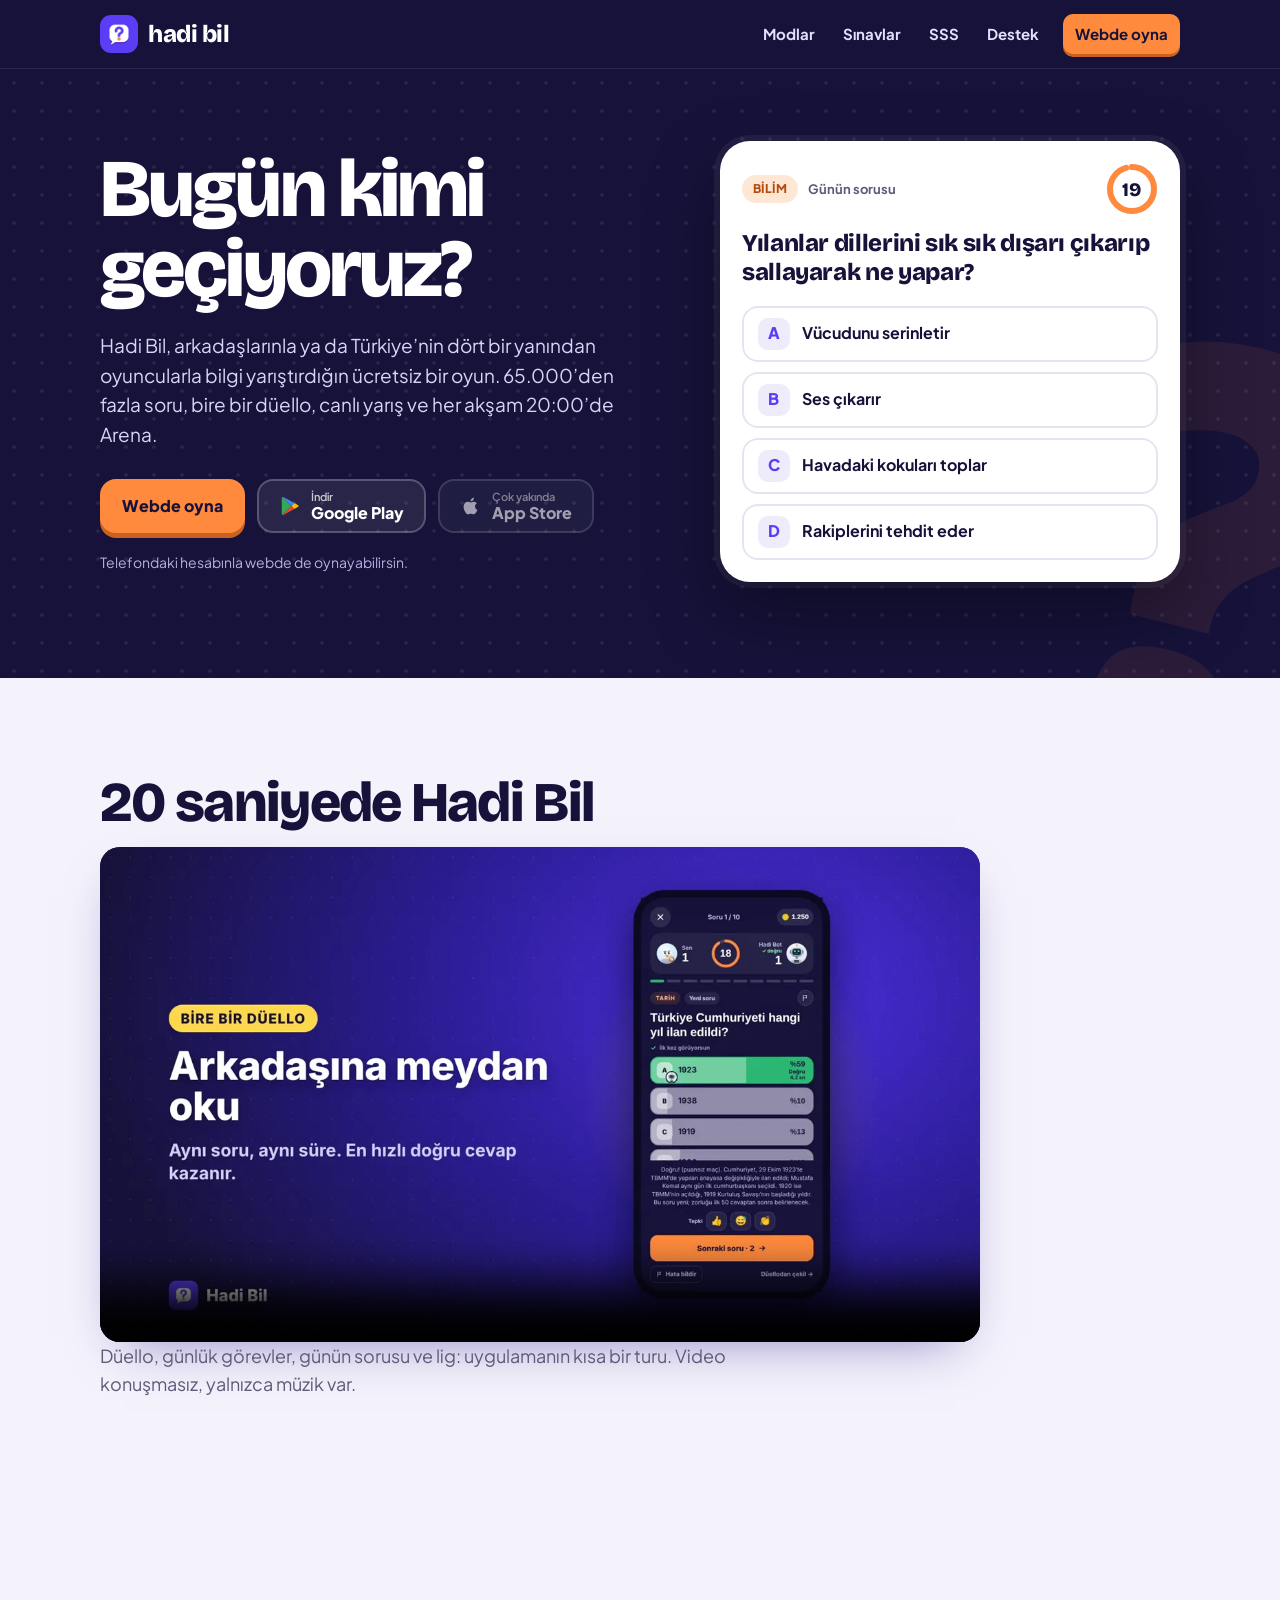
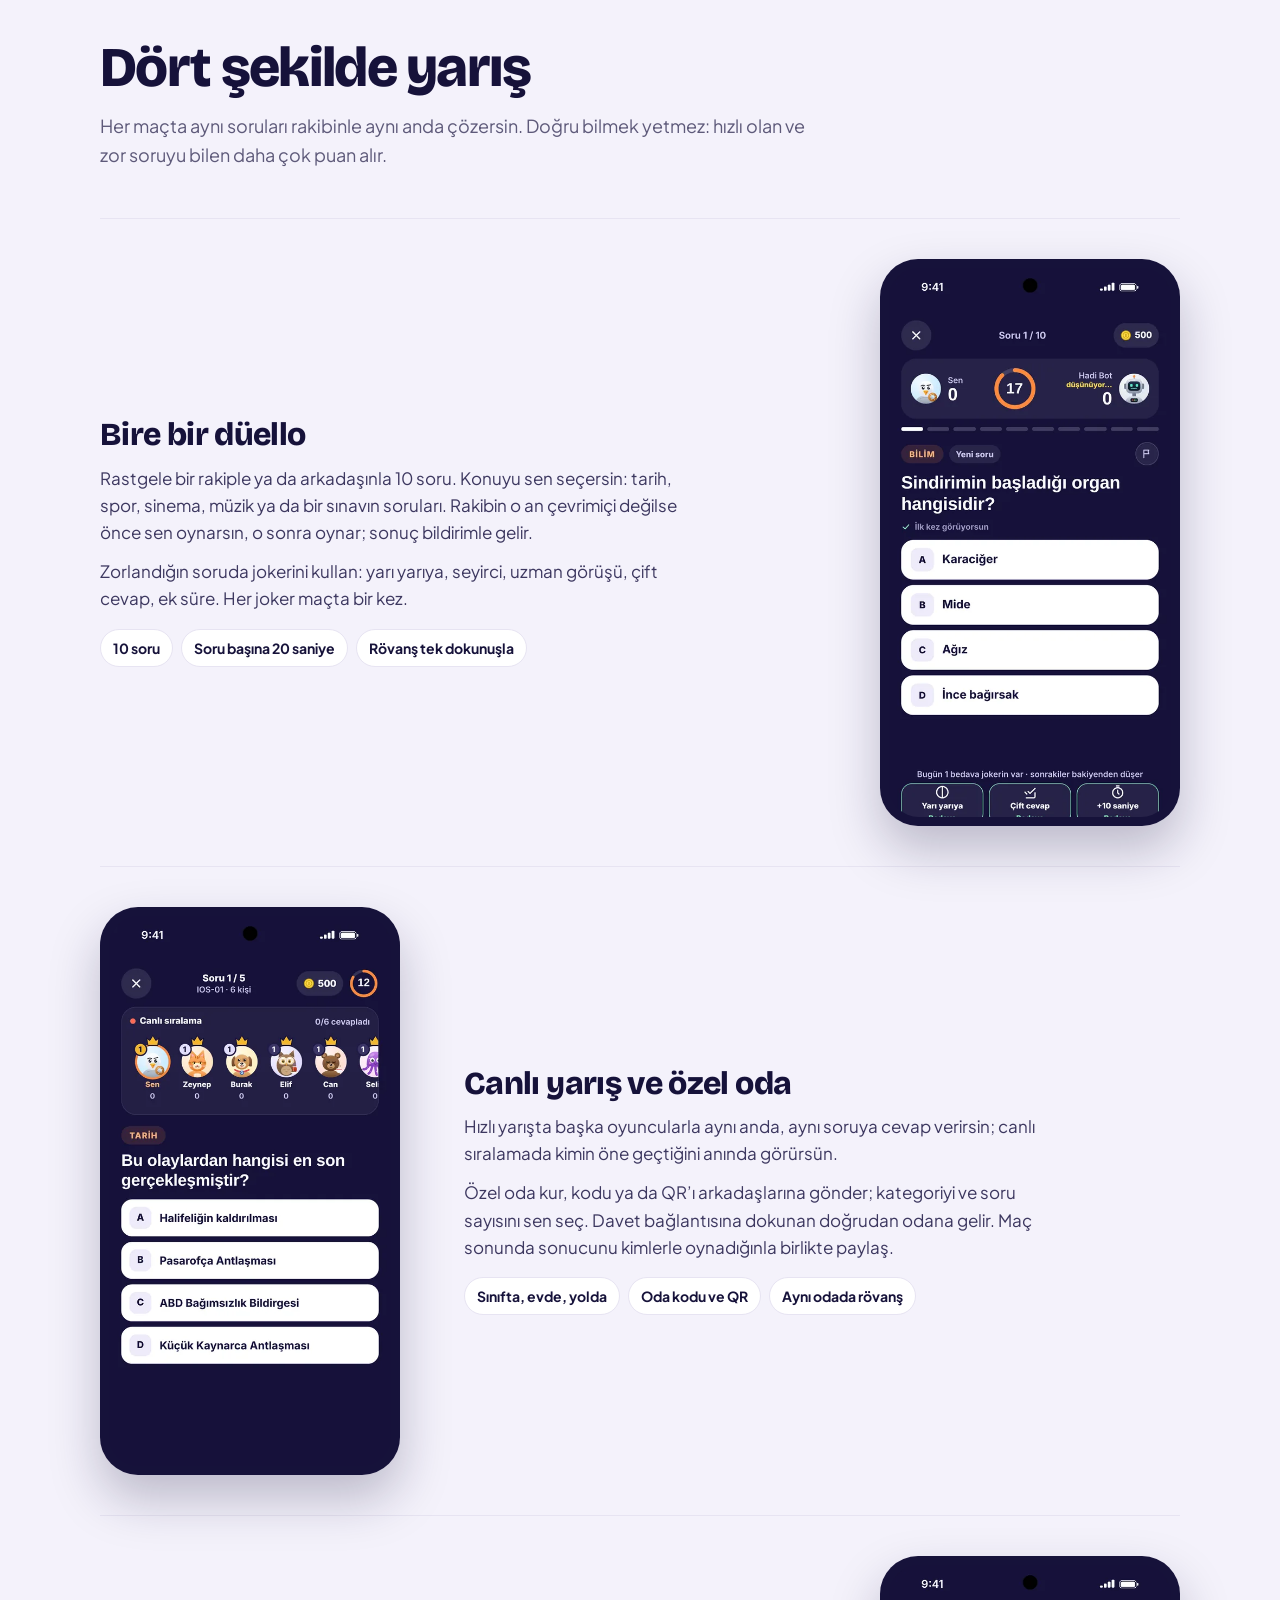
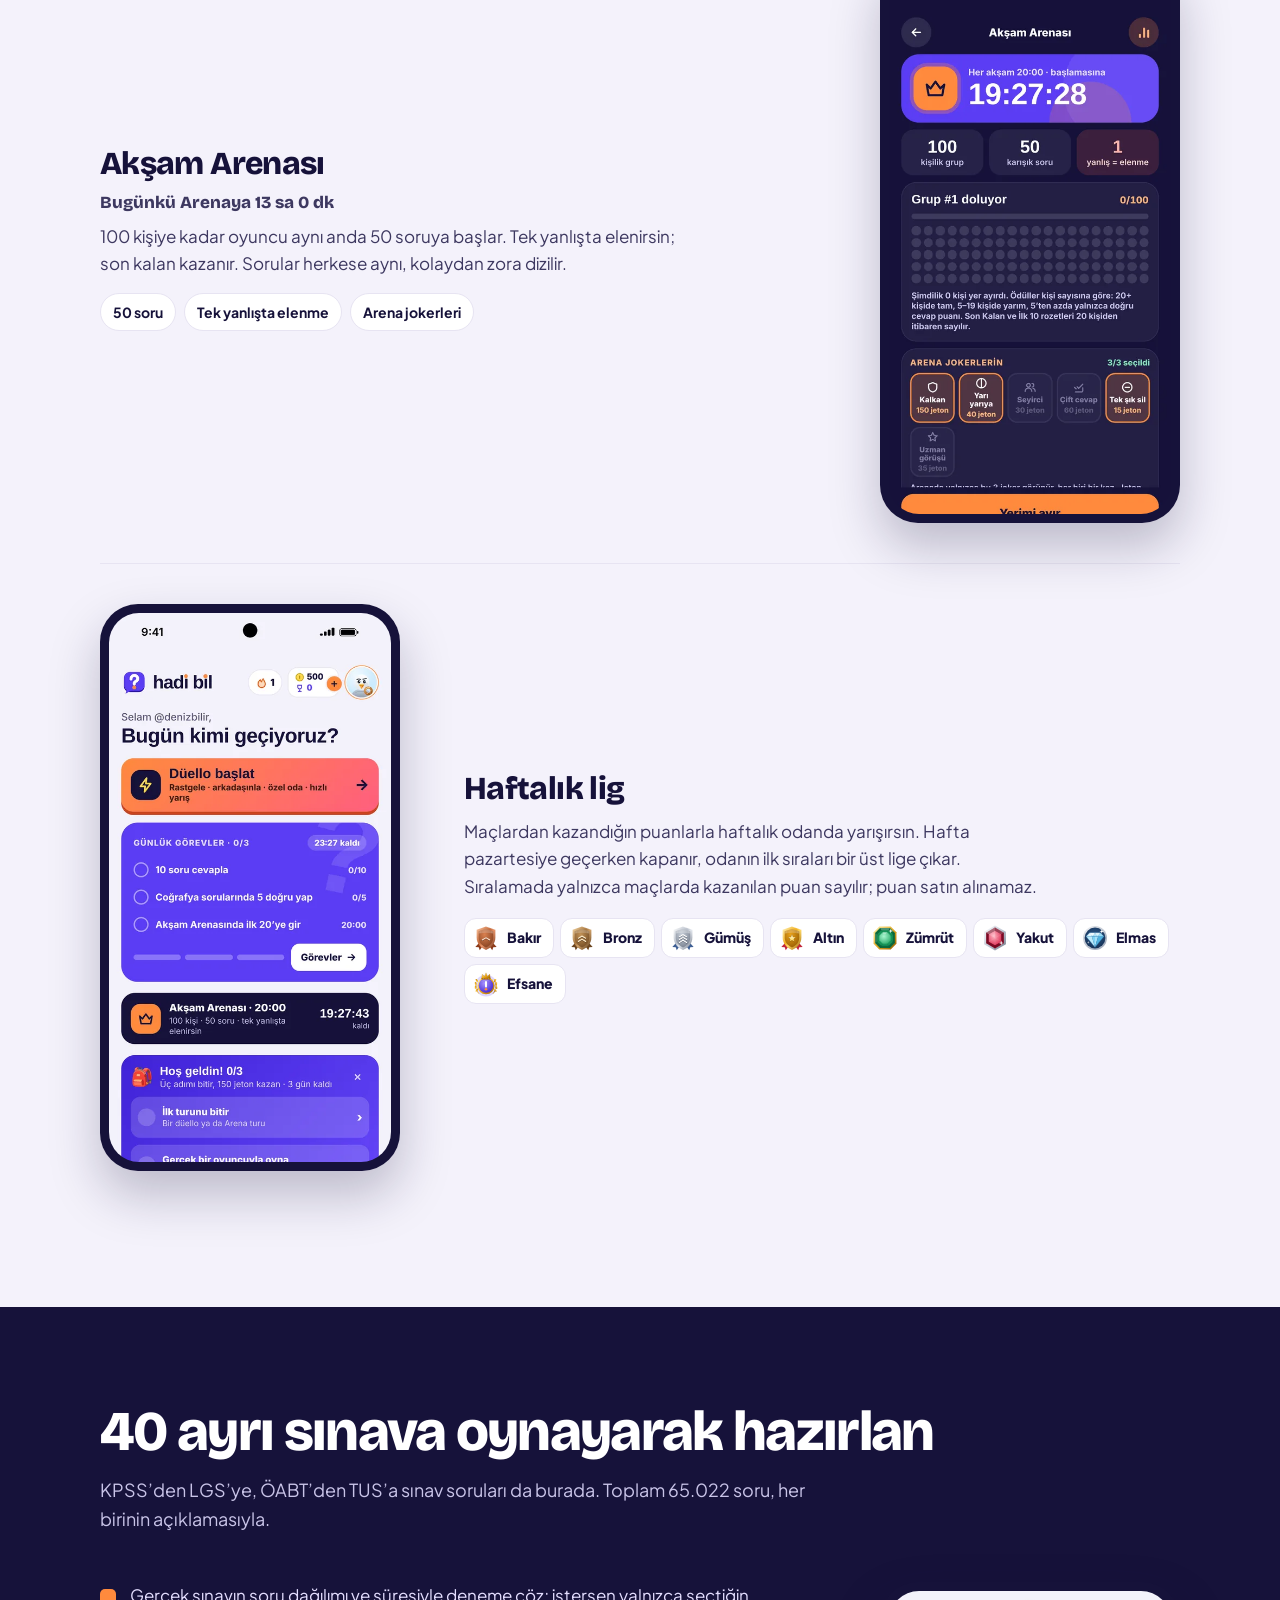
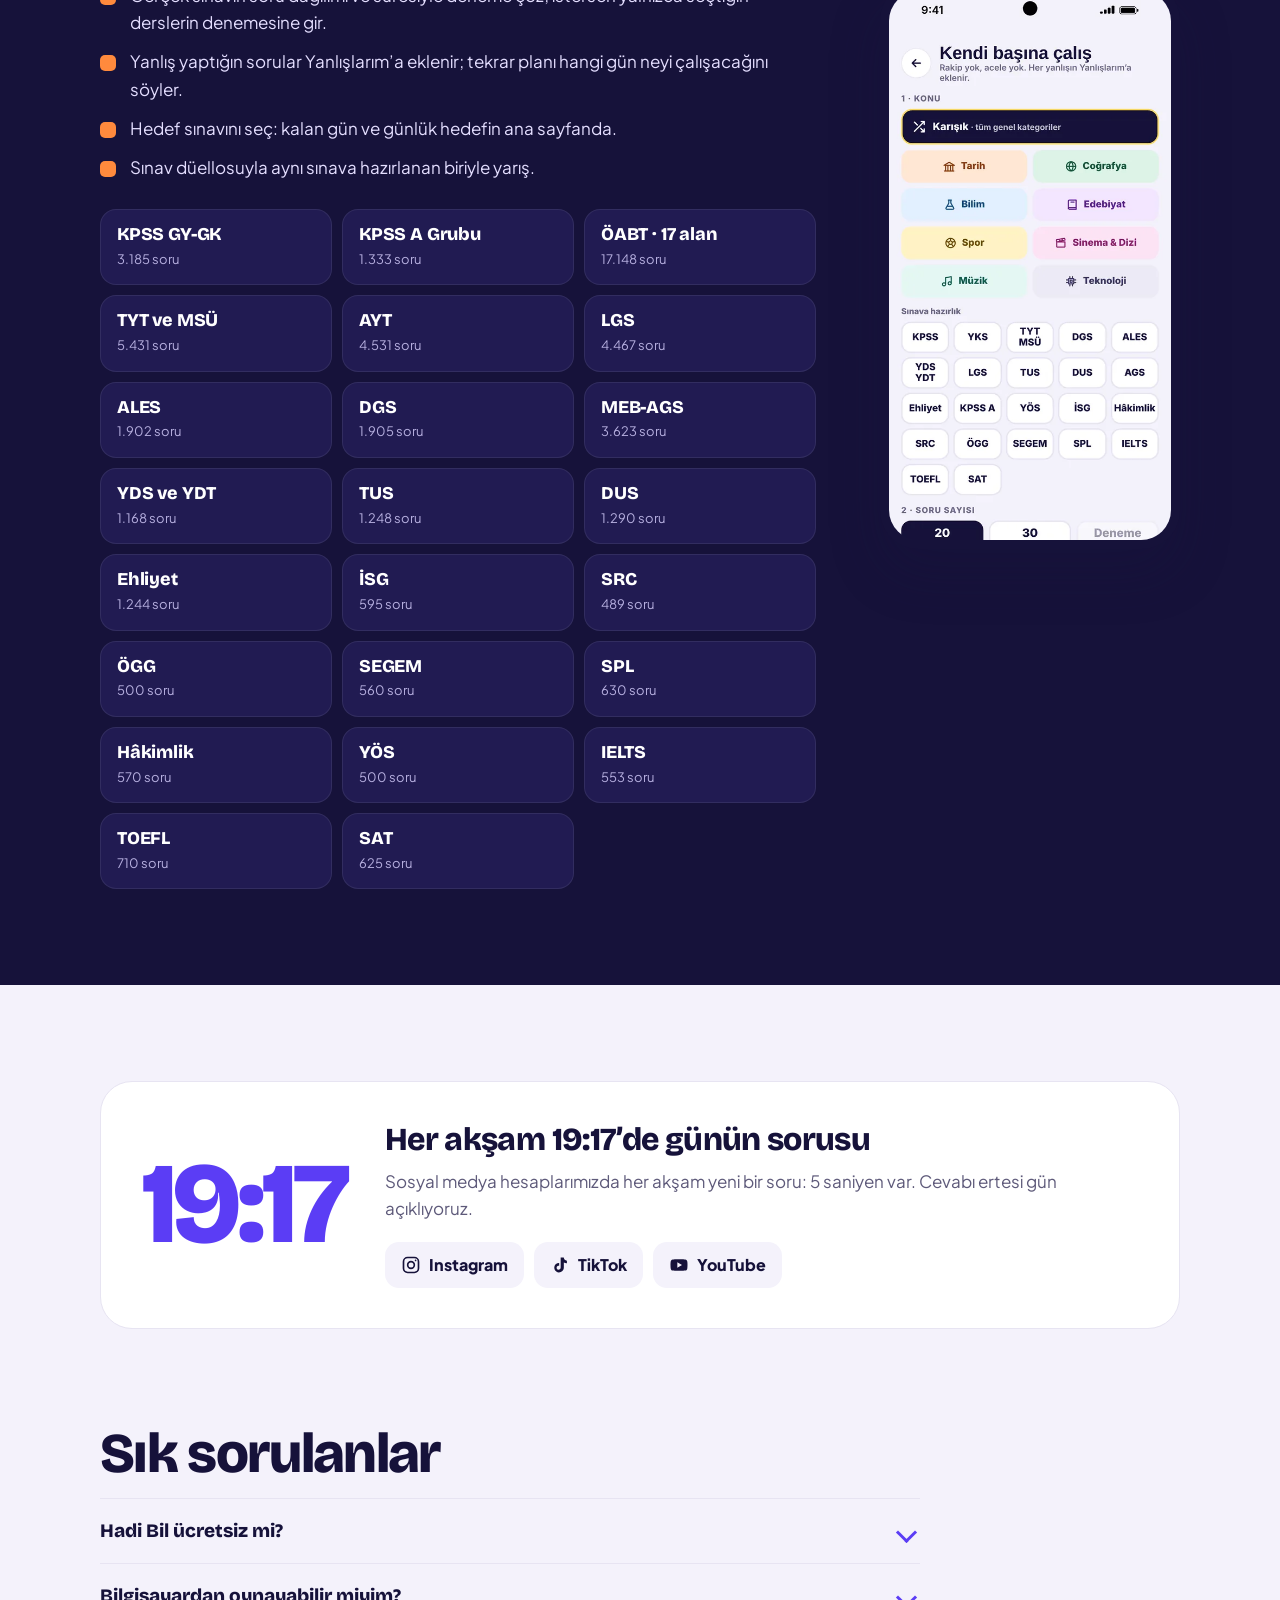
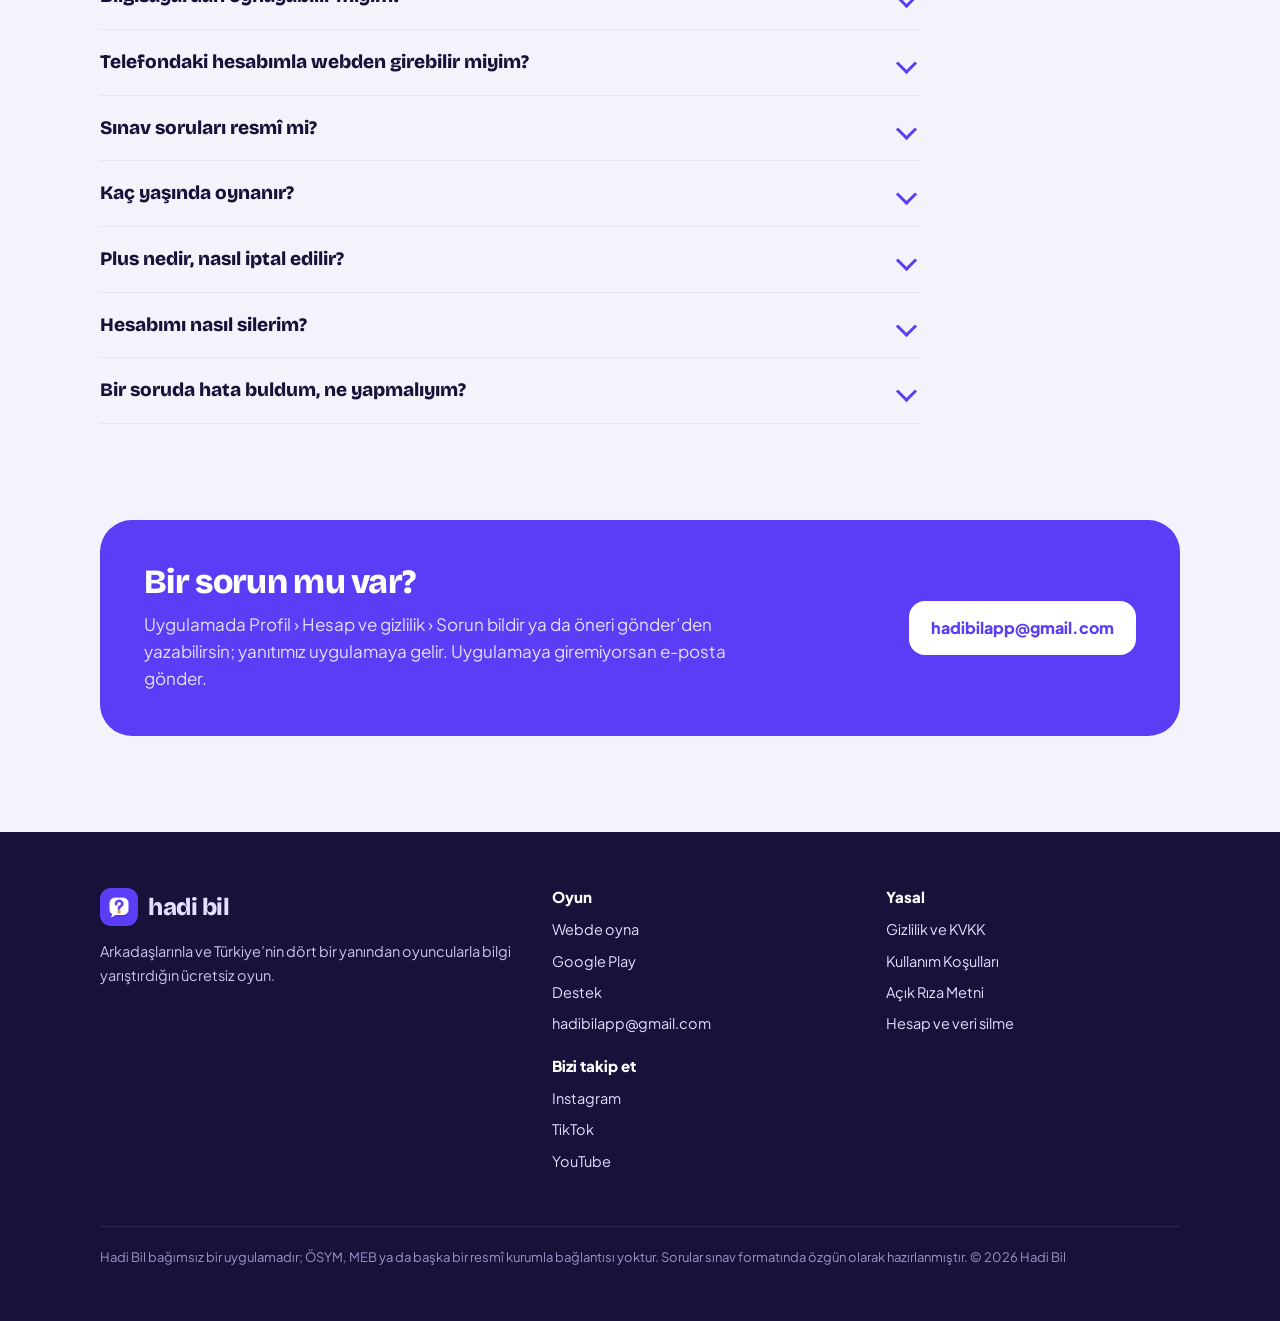
==== index.html @ c5b936a6 "Ana sayfa: lig amblemleri uygulamadakiyle aynı Co-Authored-By: Claude Opus 5.5 <noreply@anthropic.co" ====
<!doctype html>
<html lang="tr"><head><meta charset="utf-8"><meta name="viewport" content="width=device-width, initial-scale=1">
<title>Hadi Bil · Bilgi yarışması: düello, canlı yarış, Arena ve sınav soruları</title>
<meta name="description" content="Arkadaşlarınla ya da Türkiye’nin dört bir yanından oyuncularla bilgi yarıştır. 65.000’den fazla soru, bire bir düello, canlı yarış, her akşam Arena ve KPSS, YKS, LGS, ÖABT dahil 40 sınavın soruları. Ücretsiz; webde de oyna.">
<link rel="canonical" href="https://hadibilapp.com.tr/">
<meta name="theme-color" content="#16123A">
<link rel="icon" type="image/png" sizes="192x192" href="ikon-192.png"><link rel="apple-touch-icon" href="ikon-180.png">
<meta property="og:type" content="website"><meta property="og:locale" content="tr_TR"><meta property="og:site_name" content="Hadi Bil">
<meta property="og:title" content="Hadi Bil · Bugün kimi geçiyoruz?"><meta property="og:description" content="Arkadaşlarınla ya da Türkiye’nin dört bir yanından oyuncularla bilgi yarıştır. 65.000’den fazla soru, bire bir düello, canlı yarış, her akşam Arena ve KPSS, YKS, LGS, ÖABT dahil 40 sınavın soruları. Ücretsiz; webde de oyna.">
<meta property="og:url" content="https://hadibilapp.com.tr/"><meta property="og:image" content="https://hadibilapp.com.tr/og.png"><meta property="og:image:width" content="1200"><meta property="og:image:height" content="630">
<meta name="twitter:card" content="summary_large_image"><meta name="twitter:image" content="https://hadibilapp.com.tr/og.png">

<link rel="stylesheet" href="yazi/yazi.css">
<link rel="stylesheet" href="site.css">

<meta name="google-adsense-account" content="ca-pub-7811641573139270">
</head><body>
<a class="atla" href="#icerik">İçeriğe geç</a>
<header class="ust"><div class="sar">
<a class="marka" href="./"><img src="ikon-192.png" alt="" width="38" height="38">hadi bil</a>
<nav aria-label="Site"><a href="/#modlar">Modlar</a><a href="/#sinavlar">Sınavlar</a><a href="/#sss">SSS</a><a href="/#destek">Destek</a><a class="oyna" href="oyna/">Webde oyna</a></nav>
</div></header>
<main id="icerik">
<section class="kah" aria-labelledby="kah-bas">
<div class="sar">
<div>
<h1 id="kah-bas">Bugün kimi geçiyoruz?</h1>
<p class="giris">Hadi Bil, arkadaşlarınla ya da Türkiye’nin dört bir yanından oyuncularla bilgi yarıştırdığın ücretsiz bir oyun. 65.000’den fazla soru, bire bir düello, canlı yarış ve her akşam 20:00’de Arena.</p>
<div class="dugmeler">
<a class="dug dug-ana" href="oyna/">Webde oyna</a>
<a class="dug dug-koyu" id="k-play" href="https://play.google.com/store/apps/details?id=app.hadibil"><svg width="22" height="22" viewBox="0 0 24 24" aria-hidden="true"><path fill="#34A853" d="M3.6 2.3 13.4 12l-9.8 9.7c-.4-.2-.6-.6-.6-1.1V3.4c0-.5.2-.9.6-1.1z"/><path fill="#FBBC04" d="m16.7 8.7-3.3 3.3 3.3 3.3 3.8-2.1c1.1-.6 1.1-1.8 0-2.4z"/><path fill="#4285F4" d="M3.6 2.3c.3-.2.8-.2 1.2 0l11.9 6.4-3.3 3.3z"/><path fill="#EA4335" d="M13.4 12l3.3 3.3-11.9 6.4c-.4.2-.9.2-1.2 0z"/></svg><span class="iki"><small>İndir</small>Google Play</span></a>
<a class="dug dug-koyu" id="k-ios" href="#" aria-disabled="true"><svg width="22" height="22" viewBox="0 0 24 24" fill="#fff" aria-hidden="true"><path d="M16.4 12.6c0-2.3 1.9-3.4 2-3.5-1.1-1.6-2.8-1.8-3.4-1.8-1.4-.1-2.8.9-3.5.9-.7 0-1.8-.8-3-.8-1.6 0-3 .9-3.8 2.3-1.6 2.8-.4 6.9 1.2 9.1.8 1.1 1.7 2.3 2.9 2.3 1.2 0 1.6-.7 3-.7s1.8.7 3 .7c1.3 0 2.1-1.1 2.8-2.2.9-1.3 1.3-2.5 1.3-2.6-.1 0-2.5-.9-2.5-3.7zM14.2 5.8c.6-.8 1.1-1.8 1-2.8-.9 0-2 .6-2.7 1.4-.6.7-1.1 1.7-1 2.7 1 .1 2-.5 2.7-1.3z"/></svg><span class="iki"><small>Çok yakında</small>App Store</span></a>
</div>
<p class="not">Telefondaki hesabınla webde de oynayabilirsin.</p>
</div>
<div class="soru" id="soru" aria-live="polite">
<div class="soru-ust"><span class="kat" id="s-kat">TARİH</span><span class="ad">Günün sorusu</span>
<div class="halka" aria-hidden="true"><svg width="52" height="52" viewBox="0 0 52 52"><circle cx="26" cy="26" r="22" fill="none" stroke="#EEEBFA" stroke-width="6"/><circle id="s-halka" cx="26" cy="26" r="22" fill="none" stroke="#FF8A3D" stroke-width="6" stroke-linecap="round" stroke-dasharray="138.2" stroke-dashoffset="0"/></svg><b id="s-sure">20</b></div></div>
<h2 id="s-metin">Kartacalı hangi komutan filleriyle birlikte Alpler’i aşarak İtalya’ya girmiştir?</h2>
<div class="siklar" id="s-siklar"><button class="sik" type="button"><i>A</i><span>Hannibal</span></button><button class="sik" type="button"><i>B</i><span>Hamilkar</span></button><button class="sik" type="button"><i>C</i><span>Scipio</span></button><button class="sik" type="button"><i>D</i><span>Spartaküs</span></button></div>
<div class="sonuc" id="s-sonuc"><p id="s-not"></p><div class="alt"><button class="dug dug-acik" type="button" id="s-yeni">Bir soru daha</button><a class="dug dug-ana" href="oyna/">Webde rakip bul</a></div></div>
<noscript><p class="not">Soruyu cevaplamak için JavaScript’i aç ya da <a href="oyna/">webde oyna</a>.</p></noscript>
</div>
</div>
</section>

<section class="bol tanitim" aria-labelledby="tanitim-bas"><div class="sar">
<h2 class="bas" id="tanitim-bas">20 saniyede Hadi Bil</h2>
<video controls playsinline preload="none" poster="tanitim.webp" width="1280" height="720" aria-describedby="tanitim-ac">
<source src="tanitim.mp4" type="video/mp4">
<a href="tanitim.mp4">Tanıtım videosunu indir</a>
</video>
<p class="ac" id="tanitim-ac">Düello, günlük görevler, günün sorusu ve lig: uygulamanın kısa bir turu. Video konuşmasız, yalnızca müzik var.</p>
</div></section>

<section class="bol" id="modlar" aria-labelledby="modlar-bas"><div class="sar">
<h2 class="bas" id="modlar-bas">Dört şekilde yarış</h2>
<p class="ac">Her maçta aynı soruları rakibinle aynı anda çözersin. Doğru bilmek yetmez: hızlı olan ve zor soruyu bilen daha çok puan alır.</p>

<article class="mod">
<div><h3>Bire bir düello</h3>
<p>Rastgele bir rakiple ya da arkadaşınla 10 soru. Konuyu sen seçersin: tarih, spor, sinema, müzik ya da bir sınavın soruları. Rakibin o an çevrimiçi değilse önce sen oynarsın, o sonra oynar; sonuç bildirimle gelir.</p>
<p>Zorlandığın soruda jokerini kullan: yarı yarıya, seyirci, uzman görüşü, çift cevap, ek süre. Her joker maçta bir kez.</p>
<ul class="etiketler"><li>10 soru</li><li>Soru başına 20 saniye</li><li>Rövanş tek dokunuşla</li></ul></div>
<div class="tel"><img src="ekran-3.webp" alt="Düello ekranında bir soru: iki oyuncunun puanı ve geri sayım" width="520" height="1013" loading="lazy" decoding="async"></div>
</article>

<article class="mod">
<div><h3>Canlı yarış ve özel oda</h3>
<p>Hızlı yarışta başka oyuncularla aynı anda, aynı soruya cevap verirsin; canlı sıralamada kimin öne geçtiğini anında görürsün.</p>
<p>Özel oda kur, kodu ya da QR’ı arkadaşlarına gönder; kategoriyi ve soru sayısını sen seç. Davet bağlantısına dokunan doğrudan odana gelir. Maç sonunda sonucunu kimlerle oynadığınla birlikte paylaş.</p>
<ul class="etiketler"><li>Sınıfta, evde, yolda</li><li>Oda kodu ve QR</li><li>Aynı odada rövanş</li></ul></div>
<div class="tel"><img src="ekran-4.webp" alt="Canlı yarış: oyuncuların sıralaması ve soru" width="520" height="1013" loading="lazy" decoding="async"></div>
</article>

<article class="mod">
<div><h3>Akşam Arenası</h3>
<p class="geri" id="arena-geri">Her akşam 20:00’de</p>
<p>100 kişiye kadar oyuncu aynı anda 50 soruya başlar. Tek yanlışta elenirsin; son kalan kazanır. Sorular herkese aynı, kolaydan zora dizilir.</p>
<ul class="etiketler"><li>50 soru</li><li>Tek yanlışta elenme</li><li>Arena jokerleri</li></ul></div>
<div class="tel"><img src="ekran-5.webp" alt="Akşam Arenası ekranı: geri sayım ve dolan grup" width="520" height="1013" loading="lazy" decoding="async"></div>
</article>

<article class="mod">
<div><h3>Haftalık lig</h3>
<p>Maçlardan kazandığın puanlarla haftalık odanda yarışırsın. Hafta pazartesiye geçerken kapanır, odanın ilk sıraları bir üst lige çıkar. Sıralamada yalnızca maçlarda kazanılan puan sayılır; puan satın alınamaz.</p>
<ol class="lig" aria-label="Ligler, en alttan en üste"><li><svg viewBox="0 0 100 100" width="100%" height="100%" aria-hidden="true" class="amb"><defs><linearGradient id="am-bakir-rim" x1="0" y1="0" x2="1" y2="1"><stop offset="0" stop-color="#FFC9A3"></stop><stop offset="0.42" stop-color="#C46A3C"></stop><stop offset="0.55" stop-color="#E8956A"></stop><stop offset="1" stop-color="#6E3218"></stop></linearGradient><radialGradient id="am-bakir-face" cx="0.4" cy="0.3" r="0.85"><stop offset="0" stop-color="#D9804F"></stop><stop offset="1" stop-color="#7A3A1C"></stop></radialGradient><clipPath id="am-bakir-clip"><path d="M50 6 L86 18 V48 C86 72 70 87 50 96 C30 87 14 72 14 48 V18 Z"></path></clipPath></defs><path d="M22 70 L9 85 L22 86 L26 97 L38 80 Z" fill="#8C3B1A"></path><path d="M78 70 L91 85 L78 86 L74 97 L62 80 Z" fill="#8C3B1A"></path><path d="M50 6 L86 18 V48 C86 72 70 87 50 96 C30 87 14 72 14 48 V18 Z" fill="url(#am-bakir-rim)"></path><path d="M50 15 L78 24.5 V48 C78 67 66 79 50 86.5 C34 79 22 67 22 48 V24.5 Z" fill="url(#am-bakir-face)"></path><path d="M36 58.2 L50 50.2 L64 58.2" stroke="#4A1E0C" stroke-width="6" fill="none" stroke-linecap="round" stroke-linejoin="round"></path><path d="M36 57 L50 49 L64 57" stroke="#FFD9BF" stroke-width="5" fill="none" stroke-linecap="round" stroke-linejoin="round"></path><circle cx="27" cy="27" r="1.8" fill="#FFC9A3"></circle><circle cx="73" cy="27" r="1.8" fill="#FFC9A3"></circle><path d="M22 24.5 L50 15 L78 24.5 V34 Q50 26 22 34 Z" fill="#FFFFFF" opacity="0.2"></path><path d="M50 6 L86 18" stroke="#FFFFFF" stroke-opacity="0.55" stroke-width="1.4" fill="none"></path></svg>Bakır</li><li><svg viewBox="0 0 100 100" width="100%" height="100%" aria-hidden="true" class="amb"><defs><linearGradient id="am-bronz-rim" x1="0" y1="0" x2="1" y2="1"><stop offset="0" stop-color="#F5D9A8"></stop><stop offset="0.42" stop-color="#A9773F"></stop><stop offset="0.55" stop-color="#CFA068"></stop><stop offset="1" stop-color="#553617"></stop></linearGradient><radialGradient id="am-bronz-face" cx="0.4" cy="0.3" r="0.85"><stop offset="0" stop-color="#C29256"></stop><stop offset="1" stop-color="#6B4520"></stop></radialGradient><clipPath id="am-bronz-clip"><path d="M50 6 L86 18 V48 C86 72 70 87 50 96 C30 87 14 72 14 48 V18 Z"></path></clipPath></defs><path d="M22 70 L9 85 L22 86 L26 97 L38 80 Z" fill="#6B4520"></path><path d="M78 70 L91 85 L78 86 L74 97 L62 80 Z" fill="#6B4520"></path><path d="M50 6 L86 18 V48 C86 72 70 87 50 96 C30 87 14 72 14 48 V18 Z" fill="url(#am-bronz-rim)"></path><path d="M50 15 L78 24.5 V48 C78 67 66 79 50 86.5 C34 79 22 67 22 48 V24.5 Z" fill="url(#am-bronz-face)"></path><path d="M36 52.2 L50 44.2 L64 52.2 M36 64.2 L50 56.2 L64 64.2" stroke="#3E260E" stroke-width="6" fill="none" stroke-linecap="round" stroke-linejoin="round"></path><path d="M36 51 L50 43 L64 51 M36 63 L50 55 L64 63" stroke="#FFE9C4" stroke-width="5" fill="none" stroke-linecap="round" stroke-linejoin="round"></path><circle cx="27" cy="27" r="1.8" fill="#F5D9A8"></circle><circle cx="73" cy="27" r="1.8" fill="#F5D9A8"></circle><path d="M22 24.5 L50 15 L78 24.5 V34 Q50 26 22 34 Z" fill="#FFFFFF" opacity="0.2"></path><path d="M50 6 L86 18" stroke="#FFFFFF" stroke-opacity="0.55" stroke-width="1.4" fill="none"></path></svg>Bronz</li><li><svg viewBox="0 0 100 100" width="100%" height="100%" aria-hidden="true" class="amb"><defs><linearGradient id="am-gumus-rim" x1="0" y1="0" x2="1" y2="1"><stop offset="0" stop-color="#FFFFFF"></stop><stop offset="0.42" stop-color="#B8BFCA"></stop><stop offset="0.55" stop-color="#E3E7EE"></stop><stop offset="1" stop-color="#6E7684"></stop></linearGradient><radialGradient id="am-gumus-face" cx="0.4" cy="0.3" r="0.85"><stop offset="0" stop-color="#C9D0DA"></stop><stop offset="1" stop-color="#6E7786"></stop></radialGradient><clipPath id="am-gumus-clip"><path d="M50 6 L86 18 V48 C86 72 70 87 50 96 C30 87 14 72 14 48 V18 Z"></path></clipPath></defs><path d="M22 70 L9 85 L22 86 L26 97 L38 80 Z" fill="#3E5F94"></path><path d="M78 70 L91 85 L78 86 L74 97 L62 80 Z" fill="#3E5F94"></path><path d="M50 6 L86 18 V48 C86 72 70 87 50 96 C30 87 14 72 14 48 V18 Z" fill="url(#am-gumus-rim)"></path><path d="M50 15 L78 24.5 V48 C78 67 66 79 50 86.5 C34 79 22 67 22 48 V24.5 Z" fill="url(#am-gumus-face)"></path><path d="M36 46.2 L50 38.2 L64 46.2 M36 57.2 L50 49.2 L64 57.2 M36 68.2 L50 60.2 L64 68.2" stroke="#4A5260" stroke-width="5.6" fill="none" stroke-linecap="round" stroke-linejoin="round"></path><path d="M36 45 L50 37 L64 45 M36 56 L50 48 L64 56 M36 67 L50 59 L64 67" stroke="#FFFFFF" stroke-width="4.6" fill="none" stroke-linecap="round" stroke-linejoin="round"></path><circle cx="27" cy="27" r="1.8" fill="#FFFFFF"></circle><circle cx="73" cy="27" r="1.8" fill="#FFFFFF"></circle><path d="M22 24.5 L50 15 L78 24.5 V34 Q50 26 22 34 Z" fill="#FFFFFF" opacity="0.28"></path><path d="M50 6 L86 18" stroke="#FFFFFF" stroke-opacity="0.8" stroke-width="1.4" fill="none"></path></svg>Gümüş</li><li><svg viewBox="0 0 100 100" width="100%" height="100%" aria-hidden="true" class="amb"><defs><linearGradient id="am-altin-rim" x1="0" y1="0" x2="1" y2="1"><stop offset="0" stop-color="#FFF6C2"></stop><stop offset="0.42" stop-color="#F2B01E"></stop><stop offset="0.55" stop-color="#FFD966"></stop><stop offset="1" stop-color="#9A5E00"></stop></linearGradient><radialGradient id="am-altin-face" cx="0.4" cy="0.3" r="0.85"><stop offset="0" stop-color="#E9A21A"></stop><stop offset="1" stop-color="#8F5600"></stop></radialGradient><linearGradient id="am-altin-star" x1="0" y1="0" x2="0" y2="1"><stop offset="0" stop-color="#FFFBE0"></stop><stop offset="1" stop-color="#FFD24A"></stop></linearGradient><clipPath id="am-altin-clip"><path d="M50 6 L86 18 V48 C86 72 70 87 50 96 C30 87 14 72 14 48 V18 Z"></path></clipPath></defs><path d="M22 70 L9 85 L22 86 L26 97 L38 80 Z" fill="#C2273A"></path><path d="M78 70 L91 85 L78 86 L74 97 L62 80 Z" fill="#C2273A"></path><path d="M50 6 L86 18 V48 C86 72 70 87 50 96 C30 87 14 72 14 48 V18 Z" fill="url(#am-altin-rim)"></path><path d="M50 15 L78 24.5 V48 C78 67 66 79 50 86.5 C34 79 22 67 22 48 V24.5 Z" fill="url(#am-altin-face)"></path><polygon points="50,37.4 54.1,47.7 65.2,48.5 56.7,55.6 59.4,66.3 50,60.4 40.6,66.3 43.3,55.6 34.8,48.5 45.9,47.7" fill="#6B3E00" opacity="0.55"></polygon><polygon points="50,36 54.1,46.3 65.2,47.1 56.7,54.2 59.4,64.9 50,59 40.6,64.9 43.3,54.2 34.8,47.1 45.9,46.3" fill="url(#am-altin-star)" stroke="#8A5300" stroke-width="0.8" stroke-linejoin="round"></polygon><circle cx="27" cy="27" r="1.8" fill="#FFF6C2"></circle><circle cx="73" cy="27" r="1.8" fill="#FFF6C2"></circle><path d="M22 24.5 L50 15 L78 24.5 V34 Q50 26 22 34 Z" fill="#FFFFFF" opacity="0.22"></path><path d="M50 6 L86 18" stroke="#FFFFFF" stroke-opacity="0.7" stroke-width="1.4" fill="none"></path></svg>Altın</li><li><svg viewBox="0 0 100 100" width="100%" height="100%" aria-hidden="true" class="amb"><defs><linearGradient id="am-zumrut-frame" x1="0" y1="0" x2="1" y2="1"><stop offset="0" stop-color="#FFF3B0"></stop><stop offset="0.5" stop-color="#E0A825"></stop><stop offset="1" stop-color="#8F5A00"></stop></linearGradient><radialGradient id="am-zumrut-table" cx="0.4" cy="0.35" r="0.8"><stop offset="0" stop-color="#A8F7CF"></stop><stop offset="1" stop-color="#21A562"></stop></radialGradient><clipPath id="am-zumrut-clip"><path d="M28 6 H72 L94 28 V72 L72 94 H28 L6 72 V28 Z"></path></clipPath></defs><path d="M28 6 H72 L94 28 V72 L72 94 H28 L6 72 V28 Z" fill="url(#am-zumrut-frame)"></path><path d="M31 12 H69 L88 31 V69 L69 88 H31 L12 69 V31 Z" fill="#0B6A3D"></path><path d="M36 20 H64 L80 36 V64 L64 80 H36 L20 64 V36 Z" fill="#17955A"></path><path d="M41 28 H59 L72 41 V59 L59 72 H41 L28 59 V41 Z" fill="url(#am-zumrut-table)"></path><path d="M31 12 L36 20 L41 28 M69 12 L64 20 L59 28 M88 31 L80 36 L72 41 M88 69 L80 64 L72 59 M69 88 L64 80 L59 72 M31 88 L36 80 L41 72 M12 69 L20 64 L28 59 M12 31 L20 36 L28 41" stroke="#0A5432" stroke-width="1" fill="none"></path><path d="M31 12 H69 L64 20 H36 Z" fill="#FFFFFF" opacity="0.28"></path><path d="M12 31 L20 36 V64 L12 69 Z" fill="#FFFFFF" opacity="0.14"></path><path d="M41 28 H59 L52 36 H44 Z" fill="#FFFFFF" opacity="0.35"></path><path d="M72 14 L74 21 L81 23 L74 25 L72 32 L70 25 L63 23 L70 21 Z" fill="#FFFFFF"></path></svg>Zümrüt</li><li><svg viewBox="0 0 100 100" width="100%" height="100%" aria-hidden="true" class="amb"><defs><linearGradient id="am-yakut-frame" x1="0" y1="0" x2="1" y2="1"><stop offset="0" stop-color="#FFFFFF"></stop><stop offset="0.5" stop-color="#C3CAD6"></stop><stop offset="1" stop-color="#6E7684"></stop></linearGradient><radialGradient id="am-yakut-table" cx="0.4" cy="0.35" r="0.8"><stop offset="0" stop-color="#FFB3C1"></stop><stop offset="1" stop-color="#D81E46"></stop></radialGradient><clipPath id="am-yakut-clip"><path d="M50 2 L92 26 V74 L50 98 L8 74 V26 Z"></path></clipPath></defs><path d="M50 2 L92 26 V74 L50 98 L8 74 V26 Z" fill="url(#am-yakut-frame)"></path><path d="M50 10 L84 30 V70 L50 90 L16 70 V30 Z" fill="#7C0A24"></path><path d="M50 22 L74 36 V64 L50 78 L26 64 V36 Z" fill="url(#am-yakut-table)"></path><path d="M50 10 L50 22 M84 30 L74 36 M84 70 L74 64 M50 90 L50 78 M16 70 L26 64 M16 30 L26 36" stroke="#5E0719" stroke-width="1.2"></path><path d="M50 22 L50 50 M74 36 L50 50 M74 64 L50 50 M50 78 L50 50 M26 64 L50 50 M26 36 L50 50" stroke="#FFFFFF" stroke-opacity="0.28" stroke-width="1"></path><path d="M50 10 L84 30 L74 36 L50 22 Z" fill="#FFFFFF" opacity="0.22"></path><path d="M16 30 L50 10 L50 22 L26 36 Z" fill="#FFFFFF" opacity="0.38"></path><path d="M26 36 L50 22 L50 50 Z" fill="#FFFFFF" opacity="0.18"></path><path d="M74 60 L76 67 L83 69 L76 71 L74 78 L72 71 L65 69 L72 67 Z" fill="#FFFFFF"></path></svg>Yakut</li><li><svg viewBox="0 0 100 100" width="100%" height="100%" aria-hidden="true" class="amb"><defs><radialGradient id="am-elmas-ring" cx="0.35" cy="0.3" r="0.9"><stop offset="0" stop-color="#FFFFFF"></stop><stop offset="1" stop-color="#8E9AAE"></stop></radialGradient><radialGradient id="am-elmas-bg" cx="0.5" cy="0.4" r="0.7"><stop offset="0" stop-color="#2D5A8C"></stop><stop offset="1" stop-color="#132C4E"></stop></radialGradient><linearGradient id="am-elmas-crown" x1="0" y1="0" x2="0" y2="1"><stop offset="0" stop-color="#FFFFFF"></stop><stop offset="1" stop-color="#A6E3FA"></stop></linearGradient><clipPath id="am-elmas-clip"><circle cx="50" cy="50" r="46"></circle></clipPath></defs><circle cx="50" cy="50" r="46" fill="url(#am-elmas-ring)"></circle><circle cx="50" cy="50" r="40" fill="url(#am-elmas-bg)"></circle><path d="M30 30 H70 L84 44 H16 Z" fill="url(#am-elmas-crown)"></path><path d="M30 30 L16 44 H38 Z" fill="#DDF6FF"></path><path d="M70 30 L84 44 H62 Z" fill="#9FDDF6"></path><path d="M16 44 H38 L50 86 Z" fill="#BDEBFB"></path><path d="M38 44 H50 V86 Z" fill="#7FD3F5"></path><path d="M50 44 H62 L50 86 Z" fill="#A6E3FA"></path><path d="M62 44 H84 L50 86 Z" fill="#4FB2E0"></path><path d="M30 30 L38 44 M50 30 L44 44 M50 30 L56 44 M70 30 L62 44 M16 44 H84" stroke="#3E95C8" stroke-width="1" fill="none"></path><path d="M30 30 H70 L84 44 L50 86 L16 44 Z" fill="none" stroke="#2A7FB8" stroke-width="1.2" stroke-linejoin="round"></path><path d="M33 31 H48 L42 40 H24 Z" fill="#FFFFFF" opacity="0.6"></path><path d="M76 16 L78 23 L85 25 L78 27 L76 34 L74 27 L67 25 L74 23 Z" fill="#FFFFFF"></path><path d="M24 62 L25.2 66 L29 67 L25.2 68 L24 72 L22.8 68 L19 67 L22.8 66 Z" fill="#FFFFFF" opacity="0.85"></path></svg>Elmas</li><li><svg viewBox="0 0 100 100" width="100%" height="100%" aria-hidden="true" class="amb"><defs><linearGradient id="am-efsane-gold" x1="0" y1="0" x2="1" y2="1"><stop offset="0" stop-color="#FFF6C2"></stop><stop offset="0.5" stop-color="#F2B01E"></stop><stop offset="1" stop-color="#9A5E00"></stop></linearGradient><radialGradient id="am-efsane-core" cx="0.4" cy="0.35" r="0.8"><stop offset="0" stop-color="#A994FF"></stop><stop offset="1" stop-color="#3415C9"></stop></radialGradient><clipPath id="am-efsane-clip"><circle cx="50" cy="56" r="30"></circle></clipPath></defs><circle cx="50" cy="56" r="42" fill="#8B74FF" opacity="0.28"></circle><path d="M22 86 C9 72 7 50 18 32 M78 86 C91 72 93 50 82 32" stroke="url(#am-efsane-gold)" stroke-width="3" fill="none" stroke-linecap="round"></path><g fill="url(#am-efsane-gold)"><ellipse cx="14" cy="74" rx="7" ry="3.4" transform="rotate(-55 14 74)"></ellipse><ellipse cx="9.5" cy="62" rx="7" ry="3.4" transform="rotate(-78 9.5 62)"></ellipse><ellipse cx="10" cy="49" rx="7" ry="3.4" transform="rotate(-100 10 49)"></ellipse><ellipse cx="14.5" cy="37" rx="7" ry="3.4" transform="rotate(-122 14.5 37)"></ellipse><ellipse cx="86" cy="74" rx="7" ry="3.4" transform="rotate(55 86 74)"></ellipse><ellipse cx="90.5" cy="62" rx="7" ry="3.4" transform="rotate(78 90.5 62)"></ellipse><ellipse cx="90" cy="49" rx="7" ry="3.4" transform="rotate(100 90 49)"></ellipse><ellipse cx="85.5" cy="37" rx="7" ry="3.4" transform="rotate(122 85.5 37)"></ellipse></g><circle cx="50" cy="56" r="33" fill="url(#am-efsane-gold)"></circle><circle cx="50" cy="56" r="28" fill="url(#am-efsane-core)"></circle><circle cx="50" cy="56" r="24" fill="none" stroke="#FFFFFF" stroke-opacity="0.3" stroke-width="1" stroke-dasharray="2 2.5"></circle><path d="M50 42 V60" stroke="#FFFFFF" stroke-width="7.5" stroke-linecap="round"></path><circle cx="50" cy="70" r="5" fill="#FF8A3D"></circle><path d="M33 28 L36 12 L44 21 L50 7 L56 21 L64 12 L67 28 Z" fill="url(#am-efsane-gold)" stroke="#8A5300" stroke-width="0.8" stroke-linejoin="round"></path><rect x="32" y="27" width="36" height="6" rx="2" fill="#B77700"></rect><circle cx="50" cy="30" r="2" fill="#FF6B57"></circle><circle cx="41" cy="30" r="1.6" fill="#7FD3F5"></circle><circle cx="59" cy="30" r="1.6" fill="#7FD3F5"></circle><path d="M30 42 A28 28 0 0 1 70 42 Q50 34 30 42 Z" fill="#FFFFFF" opacity="0.2"></path></svg>Efsane</li></ol></div>
<div class="tel"><img src="ekran-1.webp" alt="Ana sayfa: günlük görevler ve Akşam Arenası" width="520" height="1013" loading="lazy" decoding="async"></div>
</article>
</div></section>

<section class="bol koyu" id="sinavlar" aria-labelledby="sinav-bas"><div class="sar">
<h2 class="bas" id="sinav-bas">40 ayrı sınava oynayarak hazırlan</h2>
<p class="ac">KPSS’den LGS’ye, ÖABT’den TUS’a sınav soruları da burada. Toplam 65.022 soru, her birinin açıklamasıyla.</p>
<div class="sinav-alt">
<div>
<ul class="yap">
<li>Gerçek sınavın soru dağılımı ve süresiyle deneme çöz; istersen yalnızca seçtiğin derslerin denemesine gir.</li>
<li>Yanlış yaptığın sorular Yanlışlarım’a eklenir; tekrar planı hangi gün neyi çalışacağını söyler.</li>
<li>Hedef sınavını seç: kalan gün ve günlük hedefin ana sayfanda.</li>
<li>Sınav düellosuyla aynı sınava hazırlanan biriyle yarış.</li>
</ul>
<ul class="sinavlar"><li><b>KPSS GY-GK</b><span>3.185 soru</span></li><li><b>KPSS A Grubu</b><span>1.333 soru</span></li><li><b>ÖABT · 17 alan</b><span>17.148 soru</span></li><li><b>TYT ve MSÜ</b><span>5.431 soru</span></li><li><b>AYT</b><span>4.531 soru</span></li><li><b>LGS</b><span>4.467 soru</span></li><li><b>ALES</b><span>1.902 soru</span></li><li><b>DGS</b><span>1.905 soru</span></li><li><b>MEB-AGS</b><span>3.623 soru</span></li><li><b>YDS ve YDT</b><span>1.168 soru</span></li><li><b>TUS</b><span>1.248 soru</span></li><li><b>DUS</b><span>1.290 soru</span></li><li><b>Ehliyet</b><span>1.244 soru</span></li><li><b>İSG</b><span>595 soru</span></li><li><b>SRC</b><span>489 soru</span></li><li><b>ÖGG</b><span>500 soru</span></li><li><b>SEGEM</b><span>560 soru</span></li><li><b>SPL</b><span>630 soru</span></li><li><b>Hâkimlik</b><span>570 soru</span></li><li><b>YÖS</b><span>500 soru</span></li><li><b>IELTS</b><span>553 soru</span></li><li><b>TOEFL</b><span>710 soru</span></li><li><b>SAT</b><span>625 soru</span></li></ul>
</div>
<div class="tel"><img src="ekran-6.webp" alt="Kendi başına çalış: konu ve sınav seçimi" width="520" height="1013" loading="lazy" decoding="async"></div>
</div>
</div></section>

<section class="bol" aria-labelledby="aksam-bas"><div class="sar">
<div class="her-aksam">
<div class="saat" aria-hidden="true">19:17</div>
<div><h2 id="aksam-bas">Her akşam 19:17’de günün sorusu</h2>
<p>Sosyal medya hesaplarımızda her akşam yeni bir soru: 5 saniyen var. Cevabı ertesi gün açıklıyoruz.</p>
<div class="sos"><a href="https://www.instagram.com/hadibilapp" target="_blank" rel="noopener me"><svg viewBox="0 0 24 24" width="20" height="20" fill="none" stroke="currentColor" stroke-width="2" aria-hidden="true"><rect x="3" y="3" width="18" height="18" rx="5"/><circle cx="12" cy="12" r="4"/><circle cx="17.5" cy="6.5" r="1" fill="currentColor" stroke="none"/></svg>Instagram<span class="gz"> (yeni sekmede açılır)</span></a><a href="https://www.tiktok.com/@hadibilapp" target="_blank" rel="noopener me"><svg viewBox="0 0 24 24" width="20" height="20" fill="currentColor" aria-hidden="true"><path d="M16.5 3c.3 2.2 1.6 3.6 3.8 3.8v3.1c-1.3.1-2.5-.3-3.7-1v6.2c0 3.6-3 6-6.2 5.8-3.6-.3-5.9-3.6-5.1-7 .6-2.6 3-4.4 5.7-4.2v3.2c-1.3-.3-2.7.4-3 1.7-.4 1.4.6 2.9 2.1 3 1.5.1 2.7-1 2.7-2.6V3h3.7z"/></svg>TikTok<span class="gz"> (yeni sekmede açılır)</span></a><a href="https://www.youtube.com/@hadibilapp" target="_blank" rel="noopener me"><svg viewBox="0 0 24 24" width="20" height="20" fill="currentColor" aria-hidden="true"><path d="M22 8.2c-.2-1.6-1-2.7-2.6-2.9C16.9 5 12 5 12 5s-4.9 0-7.4.3C3 5.5 2.2 6.6 2 8.2 1.8 9.5 1.8 12 1.8 12s0 2.5.2 3.8c.2 1.6 1 2.7 2.6 2.9 2.5.3 7.4.3 7.4.3s4.9 0 7.4-.3c1.6-.2 2.4-1.3 2.6-2.9.2-1.3.2-3.8.2-3.8s0-2.5-.2-3.8zM10 15.2V8.8l5.6 3.2-5.6 3.2z"/></svg>YouTube<span class="gz"> (yeni sekmede açılır)</span></a></div></div>
</div>
</div></section>

<section class="bol" id="sss" aria-labelledby="sss-bas" style="padding-top:0"><div class="sar">
<h2 class="bas" id="sss-bas">Sık sorulanlar</h2>
<div class="sss"><details><summary>Hadi Bil ücretsiz mi?</summary><p>Evet. Hadi Bil’i indirmek ve oynamak ücretsiz; uygulama reklam içerir. İstersen uygulama içinden jeton paketi alabilir ya da reklamsız oynamak, her gün jeton kazanmak ve sınırsız deneme çözmek için Plus’a geçebilirsin. Oyunda gerçek para ya da para değeri olan ödül kazanılmaz.</p></details><details><summary>Bilgisayardan oynayabilir miyim?</summary><p>Evet, <a href="oyna/">hadibilapp.com.tr/oyna</a> adresinden tarayıcıda oynayabilirsin; telefonda ana ekrana da ekleyebilirsin. Webde satın alma yok, jeton ve Plus yalnızca uygulamadan alınır; aldıkların webde de geçerli olur.</p></details><details><summary>Telefondaki hesabımla webden girebilir miyim?</summary><p>Hesabına Google bağlıysan evet: webde “Google ile devam et” ile gir, ilerlemen aynen gelir. Hesabın aynı anda tek cihazda açık kalır; webden girince telefondaki oturumun kapanır. Yalnızca Apple ile girdiysen önce uygulamada Hesap ekranından Google’ı bağla.</p></details><details><summary>Sınav soruları resmî mi?</summary><p>Hayır. Hadi Bil bağımsız bir uygulamadır; ÖSYM, MEB ya da başka bir resmî kurumla bağlantısı yoktur. Sorular sınavların konu ve formatına uygun olarak özgün hazırlanır, her sorunun açıklaması vardır.</p></details><details><summary>Kaç yaşında oynanır?</summary><p>13 yaş ve üstü. 13–17 yaş arasındaki oyuncular için genç modu kendiliğinden açılır: gerçek ad diğer oyunculara gösterilmez, kişiselleştirilmiş reklam gösterilmez ve harcama sınırı uygulanır.</p></details><details><summary>Plus nedir, nasıl iptal edilir?</summary><p>Plus aylık ya da yıllık bir abonelik: reklamsız oyun, her gün jeton, düelloda günde 2 bedava joker, sınırsız deneme ve ders istatistiği. Aylık Plus ilk kez 7 gün ücretsiz denenebilir. İptal için Android’de Google Play › Ödemeler ve abonelikler › Abonelikler’e, iPhone’da Ayarlar › adın › Abonelikler’e git.</p></details><details><summary>Hesabımı nasıl silerim?</summary><p>Uygulamada profil › Hesap ve gizlilik › Hesabımı sil. Uygulamaya giremiyorsan <a href="hesap-silme.html">hesap silme sayfasındaki</a> adımları izle. 30 gün içinde vazgeçebilirsin.</p></details><details><summary>Bir soruda hata buldum, ne yapmalıyım?</summary><p>Soru ekranındaki bayrak simgesine dokunup hatayı seç; editörlerimiz bakar ve soruyu düzeltir. İstersen <a href="mailto:hadibilapp@gmail.com">hadibilapp@gmail.com</a> adresine de yazabilirsin.</p></details></div>
</div></section>

<section class="bol" id="destek" aria-labelledby="destek-bas" style="padding-top:0"><div class="sar">
<div class="destek">
<div><h2 id="destek-bas">Bir sorun mu var?</h2>
<p>Uygulamada Profil › Hesap ve gizlilik › Sorun bildir ya da öneri gönder’den yazabilirsin; yanıtımız uygulamaya gelir. Uygulamaya giremiyorsan e-posta gönder.</p></div>
<a class="dug" href="mailto:hadibilapp@gmail.com?subject=Hadi%20Bil%20destek">hadibilapp@gmail.com</a>
</div>
</div></section>
</main>
<footer class="alt-bilgi"><div class="sar">
<div><a class="marka" href="./" style="margin-bottom:14px"><img src="ikon-192.png" alt="" width="38" height="38">hadi bil</a>
<p style="margin:0;max-width:30em">Arkadaşlarınla ve Türkiye’nin dört bir yanından oyuncularla bilgi yarıştırdığın ücretsiz oyun.</p></div>
<div><h3>Oyun</h3><ul><li><a href="oyna/">Webde oyna</a></li><li><a href="https://play.google.com/store/apps/details?id=app.hadibil">Google Play</a></li><li><a href="./#destek">Destek</a></li><li><a href="mailto:hadibilapp@gmail.com">hadibilapp@gmail.com</a></li></ul>
<h3 style="margin-top:22px">Bizi takip et</h3><ul><li><a href="https://www.instagram.com/hadibilapp" target="_blank" rel="noopener me">Instagram<span class="gz"> (yeni sekmede açılır)</span></a></li><li><a href="https://www.tiktok.com/@hadibilapp" target="_blank" rel="noopener me">TikTok<span class="gz"> (yeni sekmede açılır)</span></a></li><li><a href="https://www.youtube.com/@hadibilapp" target="_blank" rel="noopener me">YouTube<span class="gz"> (yeni sekmede açılır)</span></a></li></ul></div>
<div><h3>Yasal</h3><ul><li><a href="gizlilik.html">Gizlilik ve KVKK</a></li><li><a href="kosullar.html">Kullanım Koşulları</a></li><li><a href="acik-riza.html">Açık Rıza Metni</a></li><li><a href="hesap-silme.html">Hesap ve veri silme</a></li></ul></div>
<p class="kucuk">Hadi Bil bağımsız bir uygulamadır; ÖSYM, MEB ya da başka bir resmî kurumla bağlantısı yoktur. Sorular sınav formatında özgün olarak hazırlanmıştır. © 2026 Hadi Bil</p>
</div></footer>
<script type="application/ld+json">{"@context":"https://schema.org","@type":"MobileApplication","name":"Hadi Bil","operatingSystem":"Android, iOS, Web","applicationCategory":"GameApplication","inLanguage":"tr","url":"https://hadibilapp.com.tr/","downloadUrl":"https://play.google.com/store/apps/details?id=app.hadibil","image":"https://hadibilapp.com.tr/og.png","description":"Bilgi yarışması: düello, canlı yarış, Akşam Arenası, haftalık lig ve sınav soruları.","offers":{"@type":"Offer","price":"0","priceCurrency":"TRY"}}</script>
<script type="application/ld+json">{"@context":"https://schema.org","@type":"FAQPage","mainEntity":[{"@type":"Question","name":"Hadi Bil ücretsiz mi?","acceptedAnswer":{"@type":"Answer","text":"Evet. Hadi Bil’i indirmek ve oynamak ücretsiz; uygulama reklam içerir. İstersen uygulama içinden jeton paketi alabilir ya da reklamsız oynamak, her gün jeton kazanmak ve sınırsız deneme çözmek için Plus’a geçebilirsin. Oyunda gerçek para ya da para değeri olan ödül kazanılmaz."}},{"@type":"Question","name":"Bilgisayardan oynayabilir miyim?","acceptedAnswer":{"@type":"Answer","text":"Evet, hadibilapp.com.tr/oyna adresinden tarayıcıda oynayabilirsin; telefonda ana ekrana da ekleyebilirsin. Webde satın alma yok, jeton ve Plus yalnızca uygulamadan alınır; aldıkların webde de geçerli olur."}},{"@type":"Question","name":"Telefondaki hesabımla webden girebilir miyim?","acceptedAnswer":{"@type":"Answer","text":"Hesabına Google bağlıysan evet: webde “Google ile devam et” ile gir, ilerlemen aynen gelir. Hesabın aynı anda tek cihazda açık kalır; webden girince telefondaki oturumun kapanır. Yalnızca Apple ile girdiysen önce uygulamada Hesap ekranından Google’ı bağla."}},{"@type":"Question","name":"Sınav soruları resmî mi?","acceptedAnswer":{"@type":"Answer","text":"Hayır. Hadi Bil bağımsız bir uygulamadır; ÖSYM, MEB ya da başka bir resmî kurumla bağlantısı yoktur. Sorular sınavların konu ve formatına uygun olarak özgün hazırlanır, her sorunun açıklaması vardır."}},{"@type":"Question","name":"Kaç yaşında oynanır?","acceptedAnswer":{"@type":"Answer","text":"13 yaş ve üstü. 13–17 yaş arasındaki oyuncular için genç modu kendiliğinden açılır: gerçek ad diğer oyunculara gösterilmez, kişiselleştirilmiş reklam gösterilmez ve harcama sınırı uygulanır."}},{"@type":"Question","name":"Plus nedir, nasıl iptal edilir?","acceptedAnswer":{"@type":"Answer","text":"Plus aylık ya da yıllık bir abonelik: reklamsız oyun, her gün jeton, düelloda günde 2 bedava joker, sınırsız deneme ve ders istatistiği. Aylık Plus ilk kez 7 gün ücretsiz denenebilir. İptal için Android’de Google Play › Ödemeler ve abonelikler › Abonelikler’e, iPhone’da Ayarlar › adın › Abonelikler’e git."}},{"@type":"Question","name":"Hesabımı nasıl silerim?","acceptedAnswer":{"@type":"Answer","text":"Uygulamada profil › Hesap ve gizlilik › Hesabımı sil. Uygulamaya giremiyorsan hesap silme sayfasındaki adımları izle. 30 gün içinde vazgeçebilirsin."}},{"@type":"Question","name":"Bir soruda hata buldum, ne yapmalıyım?","acceptedAnswer":{"@type":"Answer","text":"Soru ekranındaki bayrak simgesine dokunup hatayı seç; editörlerimiz bakar ve soruyu düzeltir. İstersen hadibilapp@gmail.com adresine de yazabilirsin."}}]}</script>
<script type="application/ld+json">{"@context":"https://schema.org","@type":"VideoObject","name":"Hadi Bil tanıtım videosu","description":"Düello, günlük görevler, günün sorusu ve lig: Hadi Bil bilgi yarışmasının kısa tanıtımı.","thumbnailUrl":"https://hadibilapp.com.tr/tanitim.webp","contentUrl":"https://hadibilapp.com.tr/tanitim.mp4","uploadDate":"2026-11-22","duration":"PT21S","inLanguage":"tr"}</script>
<script>
(function () {
  var S = [{"k":"Tarih","s":"Kartacalı hangi komutan filleriyle birlikte Alpler’i aşarak İtalya’ya girmiştir?","c":["Hannibal","Hamilkar","Scipio","Spartaküs"]},{"k":"Tarih","s":"Galata Kulesi’ni 14. yüzyılda inşa edenler kimlerdir?","c":["Cenevizliler","Venedikliler","Osmanlılar","Bizanslılar"]},{"k":"Tarih","s":"Ayasofya ilk olarak hangi amaçla inşa edilmiştir?","c":["Kilise","Saray","Kütüphane","Hamam"]},{"k":"Tarih","s":"Amerika kıtası adını hangi kâşiften almıştır?","c":["Amerigo Vespucci","Kristof Kolomb","Ferdinand Macellan","Vasco da Gama"]},{"k":"Tarih","s":"İtalya’daki Pisa Kulesi neden eğiktir?","c":["Zemininin yumuşak olması","Bilerek eğik tasarlanması","Bir bombardıman","Bir yıldırım düşmesi"]},{"k":"Coğrafya","s":"İstanbul’daki Adalar’ın (Prens Adaları) en büyüğü hangisidir?","c":["Büyükada","Heybeliada","Burgazada","Kınalıada"]},{"k":"Coğrafya","s":"MS 79 yılında Pompeii kentini küller altında bırakan volkan hangisidir?","c":["Vezüv","Etna","Stromboli","Hekla"]},{"k":"Coğrafya","s":"Dünyanın en küçük okyanusu hangisidir?","c":["Arktik Okyanusu","Hint Okyanusu","Güney Okyanusu","Atlas Okyanusu"]},{"k":"Bilim","s":"Halley kuyruklu yıldızı Dünya’dan yaklaşık kaç yılda bir görülür?","c":["76","50","100","120"]},{"k":"Bilim","s":"Yılanlar dillerini sık sık dışarı çıkarıp sallayarak ne yapar?","c":["Havadaki kokuları toplar","Rakiplerini tehdit eder","Vücudunu serinletir","Ses çıkarır"]},{"k":"Bilim","s":"Aşı sayesinde dünyadan tamamen silinen ilk insan hastalığı hangisidir?","c":["Çiçek hastalığı","Çocuk felci","Kızamık","Sıtma"]},{"k":"Bilim","s":"Bronz esas olarak bakırın hangi metalle alaşımıdır?","c":["Kalay","Çinko","Demir","Kurşun"]},{"k":"Edebiyat","s":"İnsan dışındaki varlıklara insan özellikleri yükleme sanatına ne ad verilir?","c":["Teşhis","Tezat","Mübalağa","Tenasüp"]},{"k":"Edebiyat","s":"Türk masalları çoğunlukla gökten kaç elma düştüğü söylenerek biter?","c":["Üç","Bir","İki","Yedi"]},{"k":"Edebiyat","s":"“Winnie the Pooh” kitaplarının yazarı kimdir?","c":["A. A. Milne","Beatrix Potter","Kenneth Grahame","Lewis Carroll"]},{"k":"Spor","s":"Türkiye Kadın Milli Voleybol Takımı hangi lakapla anılır?","c":["Filenin Sultanları","Ay-Yıldızlılar","12 Dev Adam","Bizim Çocuklar"]},{"k":"Spor","s":"Türkiye Kadın Milli Basketbol Takımı hangi lakapla anılır?","c":["Potanın Perileri","Filenin Sultanları","Ay-Yıldızlılar","12 Dev Adam"]},{"k":"Spor","s":"Ayrton Senna üç dünya şampiyonluğunu hangi takımla kazandı?","c":["McLaren","Ferrari","Williams","Lotus"]},{"k":"Sinema & Dizi","s":"Disney’in “Uyuyan Güzel” (1959) filminde prensesin adı nedir?","c":["Aurora","Belle","Jasmine","Ariel"]},{"k":"Sinema & Dizi","s":"“Yüzüklerin Efendisi” üçlemesinde elf okçu Legolas’ı kim canlandırdı?","c":["Orlando Bloom","Elijah Wood","Viggo Mortensen","Dominic Monaghan"]},{"k":"Müzik","s":"“Madama Butterfly” ve “Tosca” operalarının bestecisi kimdir?","c":["Puccini","Verdi","Mozart","Bizet"]},{"k":"Müzik","s":"Müzikte “presto” tempo terimi ne anlama gelir?","c":["Çok hızlı","Ağır","Orta hızda","Giderek yavaşlayarak"]},{"k":"Teknoloji","s":"“Google” adı hangi matematiksel terimden esinlenilerek konmuştur?","c":["Googol","Gigabit","Logaritma","Algoritma"]},{"k":"Teknoloji","s":"“GPU” kısaltması neyin karşılığıdır?","c":["Grafik İşlem Birimi","Genel Program Birimi","Küresel Güç Ünitesi","Grafik Pil Ünitesi"]}];
  // Türkiye günü: her gün başka bir sorudan başlar
  var gun = Math.floor((Date.now() + 3 * 3600e3) / 864e5), i = gun % S.length, kalan = 20, t = 0, bitti = false;
  var $ = function (id) { return document.getElementById(id); };
  var KAT = { 'Sinema & Dizi': 'SİNEMA VE DİZİ' };
  function karistir(q) { var c = q.c.map(function (x, j) { return { t: x, d: j === 0 }; }); var r = (gun * 31 + i * 7) % 4; return c.slice(r).concat(c.slice(0, r)); }
  function halka() { $('s-sure').textContent = kalan; $('s-halka').setAttribute('stroke-dashoffset', String(138.2 * (1 - kalan / 20))); $('s-halka').setAttribute('stroke', kalan <= 5 ? '#E5484D' : '#FF8A3D'); }
  function bitir(sec) {
    if (bitti) return; bitti = true; clearInterval(t);
    var bs = $('s-siklar').querySelectorAll('.sik'), dogru = '';
    for (var j = 0; j < bs.length; j++) { bs[j].disabled = true; if (bs[j].dataset.d === '1') { bs[j].classList.add('dogru'); dogru = bs[j].querySelector('span').textContent; } }
    if (sec && sec.dataset.d !== '1') sec.classList.add('yanlis');
    $('s-not').textContent = !sec ? 'Süre doldu. Doğru cevap: ' + dogru + '.' : sec.dataset.d === '1' ? 'Doğru! Uygulamada her maçta 10 soru var ve rakibin de aynı soruları çözüyor.' : 'Olmadı. Doğru cevap: ' + dogru + '.';
    $('s-sonuc').classList.add('acik');
  }
  function goster() {
    var q = S[i % S.length]; bitti = false; kalan = 20; clearInterval(t);
    $('s-kat').textContent = (KAT[q.k] || q.k).toLocaleUpperCase('tr-TR'); $('s-metin').textContent = q.s; $('s-sonuc').classList.remove('acik');
    var kap = $('s-siklar'); kap.innerHTML = '';
    karistir(q).forEach(function (x, j) { var b = document.createElement('button'); b.type = 'button'; b.className = 'sik'; b.dataset.d = x.d ? '1' : '0'; b.innerHTML = '<i>' + 'ABCD'[j] + '</i><span></span>'; b.querySelector('span').textContent = x.t; b.onclick = function () { bitir(b); }; kap.appendChild(b); });
    halka();
    // Süre kart ekrandayken işler (sayfayı aşağı kaydıran beklemeden kaybetmesin)
    t = setInterval(function () { if (document.hidden || !gorunur) return; kalan--; halka(); if (kalan <= 0) bitir(null); }, 1000);
  }
  var gorunur = true;
  try { new IntersectionObserver(function (e) { gorunur = e[0].isIntersecting; }).observe($('soru')); } catch (e) {}
  $('s-yeni').onclick = function () { i++; goster(); };
  goster();
  // Akşam Arenasına kalan süre (Türkiye saati 20:00)
  var ag = $('arena-geri');
  function arena() {
    var s = Date.now() + 3 * 3600e3, g = new Date(s), h = Date.UTC(g.getUTCFullYear(), g.getUTCMonth(), g.getUTCDate(), 20) - s;
    if (h < -15 * 60e3) h += 864e5;
    if (h <= 0) { ag.textContent = 'Arena şu an açık'; return; }
    var sa = Math.floor(h / 3600e3), dk = Math.floor(h % 3600e3 / 60e3);
    ag.textContent = 'Bugünkü Arenaya ' + (sa ? sa + ' sa ' : '') + dk + ' dk';
  }
  arena(); setInterval(arena, 30000);
})();
</script>
</body></html>
---- yazi/yazi.css ----
/* Bricolage Grotesque ve Plus Jakarta Sans · SIL Open Font License 1.1 · Google Fonts'tan indirildi, siteden sunulur */
/* latin-ext */
@font-face {
  font-family: 'Bricolage Grotesque';
  font-style: normal;
  font-weight: 600;
  font-stretch: 100%;
  font-display: swap;
  src: url(BricolageGrotesque-latin-ext-1.woff2) format('woff2');
  unicode-range: U+0100-02BA, U+02BD-02C5, U+02C7-02CC, U+02CE-02D7, U+02DD-02FF, U+0304, U+0308, U+0329, U+1D00-1DBF, U+1E00-1E9F, U+1EF2-1EFF, U+2020, U+20A0-20AB, U+20AD-20C4, U+2113, U+2C60-2C7F, U+A720-A7FF;
}

/* latin */
@font-face {
  font-family: 'Bricolage Grotesque';
  font-style: normal;
  font-weight: 600;
  font-stretch: 100%;
  font-display: swap;
  src: url(BricolageGrotesque-latin-2.woff2) format('woff2');
  unicode-range: U+0000-00FF, U+0131, U+0152-0153, U+02BB-02BC, U+02C6, U+02DA, U+02DC, U+0304, U+0308, U+0329, U+2000-206F, U+20AC, U+2122, U+2191, U+2193, U+2212, U+2215, U+FEFF, U+FFFD;
}

/* latin-ext */
@font-face {
  font-family: 'Bricolage Grotesque';
  font-style: normal;
  font-weight: 800;
  font-stretch: 100%;
  font-display: swap;
  src: url(BricolageGrotesque-latin-ext-1.woff2) format('woff2');
  unicode-range: U+0100-02BA, U+02BD-02C5, U+02C7-02CC, U+02CE-02D7, U+02DD-02FF, U+0304, U+0308, U+0329, U+1D00-1DBF, U+1E00-1E9F, U+1EF2-1EFF, U+2020, U+20A0-20AB, U+20AD-20C4, U+2113, U+2C60-2C7F, U+A720-A7FF;
}

/* latin */
@font-face {
  font-family: 'Bricolage Grotesque';
  font-style: normal;
  font-weight: 800;
  font-stretch: 100%;
  font-display: swap;
  src: url(BricolageGrotesque-latin-2.woff2) format('woff2');
  unicode-range: U+0000-00FF, U+0131, U+0152-0153, U+02BB-02BC, U+02C6, U+02DA, U+02DC, U+0304, U+0308, U+0329, U+2000-206F, U+20AC, U+2122, U+2191, U+2193, U+2212, U+2215, U+FEFF, U+FFFD;
}

/* latin-ext */
@font-face {
  font-family: 'Plus Jakarta Sans';
  font-style: normal;
  font-weight: 400;
  font-display: swap;
  src: url(PlusJakartaSans-latin-ext-3.woff2) format('woff2');
  unicode-range: U+0100-02BA, U+02BD-02C5, U+02C7-02CC, U+02CE-02D7, U+02DD-02FF, U+0304, U+0308, U+0329, U+1D00-1DBF, U+1E00-1E9F, U+1EF2-1EFF, U+2020, U+20A0-20AB, U+20AD-20C4, U+2113, U+2C60-2C7F, U+A720-A7FF;
}

/* latin */
@font-face {
  font-family: 'Plus Jakarta Sans';
  font-style: normal;
  font-weight: 400;
  font-display: swap;
  src: url(PlusJakartaSans-latin-4.woff2) format('woff2');
  unicode-range: U+0000-00FF, U+0131, U+0152-0153, U+02BB-02BC, U+02C6, U+02DA, U+02DC, U+0304, U+0308, U+0329, U+2000-206F, U+20AC, U+2122, U+2191, U+2193, U+2212, U+2215, U+FEFF, U+FFFD;
}

/* latin-ext */
@font-face {
  font-family: 'Plus Jakarta Sans';
  font-style: normal;
  font-weight: 500;
  font-display: swap;
  src: url(PlusJakartaSans-latin-ext-3.woff2) format('woff2');
  unicode-range: U+0100-02BA, U+02BD-02C5, U+02C7-02CC, U+02CE-02D7, U+02DD-02FF, U+0304, U+0308, U+0329, U+1D00-1DBF, U+1E00-1E9F, U+1EF2-1EFF, U+2020, U+20A0-20AB, U+20AD-20C4, U+2113, U+2C60-2C7F, U+A720-A7FF;
}

/* latin */
@font-face {
  font-family: 'Plus Jakarta Sans';
  font-style: normal;
  font-weight: 500;
  font-display: swap;
  src: url(PlusJakartaSans-latin-4.woff2) format('woff2');
  unicode-range: U+0000-00FF, U+0131, U+0152-0153, U+02BB-02BC, U+02C6, U+02DA, U+02DC, U+0304, U+0308, U+0329, U+2000-206F, U+20AC, U+2122, U+2191, U+2193, U+2212, U+2215, U+FEFF, U+FFFD;
}

/* latin-ext */
@font-face {
  font-family: 'Plus Jakarta Sans';
  font-style: normal;
  font-weight: 600;
  font-display: swap;
  src: url(PlusJakartaSans-latin-ext-3.woff2) format('woff2');
  unicode-range: U+0100-02BA, U+02BD-02C5, U+02C7-02CC, U+02CE-02D7, U+02DD-02FF, U+0304, U+0308, U+0329, U+1D00-1DBF, U+1E00-1E9F, U+1EF2-1EFF, U+2020, U+20A0-20AB, U+20AD-20C4, U+2113, U+2C60-2C7F, U+A720-A7FF;
}

/* latin */
@font-face {
  font-family: 'Plus Jakarta Sans';
  font-style: normal;
  font-weight: 600;
  font-display: swap;
  src: url(PlusJakartaSans-latin-4.woff2) format('woff2');
  unicode-range: U+0000-00FF, U+0131, U+0152-0153, U+02BB-02BC, U+02C6, U+02DA, U+02DC, U+0304, U+0308, U+0329, U+2000-206F, U+20AC, U+2122, U+2191, U+2193, U+2212, U+2215, U+FEFF, U+FFFD;
}

/* latin-ext */
@font-face {
  font-family: 'Plus Jakarta Sans';
  font-style: normal;
  font-weight: 700;
  font-display: swap;
  src: url(PlusJakartaSans-latin-ext-3.woff2) format('woff2');
  unicode-range: U+0100-02BA, U+02BD-02C5, U+02C7-02CC, U+02CE-02D7, U+02DD-02FF, U+0304, U+0308, U+0329, U+1D00-1DBF, U+1E00-1E9F, U+1EF2-1EFF, U+2020, U+20A0-20AB, U+20AD-20C4, U+2113, U+2C60-2C7F, U+A720-A7FF;
}

/* latin */
@font-face {
  font-family: 'Plus Jakarta Sans';
  font-style: normal;
  font-weight: 700;
  font-display: swap;
  src: url(PlusJakartaSans-latin-4.woff2) format('woff2');
  unicode-range: U+0000-00FF, U+0131, U+0152-0153, U+02BB-02BC, U+02C6, U+02DA, U+02DC, U+0304, U+0308, U+0329, U+2000-206F, U+20AC, U+2122, U+2191, U+2193, U+2212, U+2215, U+FEFF, U+FFFD;
}

/* latin-ext */
@font-face {
  font-family: 'Plus Jakarta Sans';
  font-style: normal;
  font-weight: 800;
  font-display: swap;
  src: url(PlusJakartaSans-latin-ext-3.woff2) format('woff2');
  unicode-range: U+0100-02BA, U+02BD-02C5, U+02C7-02CC, U+02CE-02D7, U+02DD-02FF, U+0304, U+0308, U+0329, U+1D00-1DBF, U+1E00-1E9F, U+1EF2-1EFF, U+2020, U+20A0-20AB, U+20AD-20C4, U+2113, U+2C60-2C7F, U+A720-A7FF;
}

/* latin */
@font-face {
  font-family: 'Plus Jakarta Sans';
  font-style: normal;
  font-weight: 800;
  font-display: swap;
  src: url(PlusJakartaSans-latin-4.woff2) format('woff2');
  unicode-range: U+0000-00FF, U+0131, U+0152-0153, U+02BB-02BC, U+02C6, U+02DA, U+02DC, U+0304, U+0308, U+0329, U+2000-206F, U+20AC, U+2122, U+2191, U+2193, U+2212, U+2215, U+FEFF, U+FFFD;
}
---- site.css ----
:root{--gece:#16123A;--gece2:#211B52;--mor:#5B3DF5;--mor2:#A897FF;--turuncu:#FF8A3D;--turuncu2:#C9621F;--sari:#FFD84D;--lavanta:#F4F2FB;--murekkep:#16123A;--soluk:#5E5A7A;--cizgi:#E7E4F2;--yesil:#1F9D6B;--kirmizi:#E5484D;--kagit:#FFFFFF;
--bas:"Bricolage Grotesque",system-ui,sans-serif;--govde:"Plus Jakarta Sans",system-ui,-apple-system,"Segoe UI",Roboto,sans-serif}
*{box-sizing:border-box}
html{scroll-behavior:smooth;-webkit-text-size-adjust:100%}
@media (prefers-reduced-motion:reduce){html{scroll-behavior:auto}*{animation:none!important;transition:none!important}}
body{margin:0;background:var(--lavanta);color:var(--murekkep);font:16px/1.6 var(--govde)}
a{color:var(--mor)}
img{max-width:100%;display:block}
:focus-visible{outline:3px solid var(--sari);outline-offset:3px;border-radius:6px}
.atla{position:absolute;left:-999px;top:8px;background:var(--sari);color:var(--gece);padding:8px 14px;border-radius:10px;font-weight:800;z-index:10}
.atla:focus{left:12px}
.tanitim video{display:block;width:100%;max-width:880px;height:auto;aspect-ratio:16/9;margin:8px 0 0;border-radius:20px;background:#2B1F8F;box-shadow:0 20px 50px -24px rgba(43,31,143,.55)}
.tanitim .ac{margin-top:14px}
.gz{position:absolute;width:1px;height:1px;overflow:hidden;clip:rect(0 0 0 0);white-space:nowrap}
.sar{max-width:1120px;margin:0 auto;padding:0 20px}
/* Üst çubuk */
.ust{background:var(--gece);color:#fff;position:sticky;top:0;z-index:5;border-bottom:1px solid rgba(255,255,255,.08)}
.ust .sar{display:flex;align-items:center;gap:20px;height:68px}
.marka{display:flex;align-items:center;gap:10px;color:#fff;text-decoration:none;font:800 24px/1 var(--bas);letter-spacing:-.02em}
.marka img{width:38px;height:38px;border-radius:11px}
.ust nav{display:flex;gap:4px;margin-left:auto;align-items:center}
.ust nav a{color:#E4DEFF;text-decoration:none;font-weight:700;font-size:15px;padding:8px 12px;border-radius:10px}
.ust nav a:hover{background:rgba(255,255,255,.08);color:#fff}
.ust nav a.oyna{background:var(--turuncu);color:var(--gece);margin-left:8px;box-shadow:0 3px 0 var(--turuncu2)}
.ust nav a.oyna:hover{background:#FF9A55}
@media (max-width:760px){.ust nav a:not(.oyna){display:none}.marka{font-size:21px}}
/* Düğmeler */
.dug{display:inline-flex;align-items:center;justify-content:center;gap:10px;min-height:54px;padding:0 22px;border-radius:16px;font:800 16px/1 var(--govde);text-decoration:none;border:0;cursor:pointer}
.dug-ana{background:var(--turuncu);color:var(--gece);box-shadow:0 5px 0 var(--turuncu2)}
.dug-ana:hover{background:#FF9A55}
.dug-ana:active{transform:translateY(3px);box-shadow:0 2px 0 var(--turuncu2)}
.dug-cizgi{background:transparent;color:#fff;border:2px solid rgba(255,255,255,.28)}
.dug-cizgi:hover{border-color:#fff}
.dug-cizgi[aria-disabled="true"]{opacity:.55;cursor:default}
.dug-koyu{background:var(--gece);color:#fff}
.dug small{display:block;font:600 11px/1 var(--govde);opacity:.75;margin-bottom:3px}
.dug .iki{display:flex;flex-direction:column;align-items:flex-start;text-align:left}
/* Kahraman */
.kah{background:var(--gece);color:#fff;position:relative;overflow:hidden}
.kah::before{content:"";position:absolute;inset:0;background-image:radial-gradient(rgba(255,255,255,.07) 1.6px,transparent 1.7px);background-size:28px 28px;pointer-events:none}
.kah::after{content:"?";position:absolute;right:-60px;bottom:-190px;font:800 620px/1 var(--bas);color:rgba(255,138,61,.09);transform:rotate(14deg);pointer-events:none}
.kah .sar{position:relative;z-index:1;display:grid;grid-template-columns:1.05fr .95fr;gap:56px;align-items:center;padding-top:72px;padding-bottom:96px}
.kah h1{font:800 clamp(44px,6.4vw,84px)/.98 var(--bas);letter-spacing:-.035em;margin:0 0 22px}
.kah .giris{font-size:19px;line-height:1.55;color:#D9D4F5;max-width:34em;margin:0 0 30px}
.kah .dugmeler{display:flex;flex-wrap:wrap;gap:12px}
.kah .not{margin:18px 0 0;font-size:14px;color:#B7B0E0}
.kah .dug-koyu{background:rgba(255,255,255,.08);box-shadow:inset 0 0 0 2px rgba(255,255,255,.22)}
.kah .dug-koyu:hover{background:rgba(255,255,255,.14)}
.dug-koyu[aria-disabled="true"]{opacity:.6;cursor:default}
@media (max-width:920px){.kah .sar{grid-template-columns:1fr;gap:40px;padding-top:44px;padding-bottom:64px}.kah::after{font-size:420px;bottom:-120px}}
/* Soru kartı */
.soru{background:var(--kagit);color:var(--murekkep);border-radius:30px;padding:22px;box-shadow:0 30px 70px rgba(0,0,0,.35),0 0 0 6px rgba(255,255,255,.06);max-width:460px;width:100%;justify-self:end}
@media (max-width:920px){.soru{justify-self:stretch;max-width:none}}
.soru-ust{display:flex;align-items:center;gap:10px;margin-bottom:14px}
.kat{background:#FFE7D6;color:#B44B0B;font:800 12px/1 var(--govde);letter-spacing:.04em;padding:8px 11px;border-radius:999px}
.soru-ust .ad{font-weight:700;font-size:13px;color:var(--soluk)}
.halka{margin-left:auto;width:52px;height:52px;position:relative;flex:none}
.halka svg{transform:rotate(-90deg)}
.halka b{position:absolute;inset:0;display:flex;align-items:center;justify-content:center;font:800 19px/1 var(--bas)}
.soru h2{font:800 24px/1.22 var(--bas);letter-spacing:-.015em;margin:4px 0 18px}
.siklar{display:grid;gap:10px}
.sik{display:flex;align-items:center;gap:12px;width:100%;min-height:56px;padding:10px 14px;border-radius:16px;border:2px solid var(--cizgi);background:#fff;color:var(--murekkep);font:700 16px/1.3 var(--govde);text-align:left;cursor:pointer}
.sik:hover:not([disabled]){border-color:var(--mor)}
.sik i{font-style:normal;flex:none;width:32px;height:32px;border-radius:10px;background:#EEEBFA;color:var(--mor);display:flex;align-items:center;justify-content:center;font-weight:800}
.sik[disabled]{cursor:default}
.sik.dogru{border-color:var(--yesil);background:#E3F6EC}.sik.dogru i{background:var(--yesil);color:#fff}
.sik.yanlis{border-color:var(--kirmizi);background:#FDE8E8}.sik.yanlis i{background:var(--kirmizi);color:#fff}
.sonuc{margin-top:16px;display:none}
.sonuc.acik{display:block}
.sonuc p{margin:0 0 12px;font-weight:700}
.sonuc .alt{display:flex;flex-wrap:wrap;gap:10px}
.sonuc .dug{min-height:46px;font-size:15px;padding:0 16px}
.dug-acik{background:#EEEBFA;color:var(--mor)}
/* Bölümler */
.bol{padding:96px 0}
.bol h2.bas{font:800 clamp(34px,4.6vw,56px)/1.02 var(--bas);letter-spacing:-.03em;margin:0 0 16px;max-width:15em}
.bol .ac{font-size:18px;color:var(--soluk);max-width:40em;margin:0 0 48px}
@media (max-width:760px){.bol{padding:64px 0}}
.mod{display:grid;grid-template-columns:1fr 300px;gap:64px;align-items:center;padding:40px 0;border-top:1px solid var(--cizgi)}
.mod:nth-of-type(even){grid-template-columns:300px 1fr}
.mod:nth-of-type(even) .tel{order:-1}
.mod h3{font:800 32px/1.08 var(--bas);letter-spacing:-.02em;margin:0 0 12px}
.mod p{font-size:17px;color:#3D3860;margin:0 0 12px;max-width:34em}
.tel{width:300px;border-radius:38px;padding:9px;background:var(--gece);box-shadow:0 24px 50px rgba(22,18,58,.25)}
.tel img{border-radius:30px;width:100%;height:auto}
@media (max-width:760px){.mod,.mod:nth-of-type(even){grid-template-columns:1fr;gap:28px}.mod:nth-of-type(even) .tel{order:0}.tel{width:min(280px,80vw);margin:0 auto}}
.etiketler{display:flex;flex-wrap:wrap;gap:8px;margin:16px 0 0;padding:0;list-style:none}
.etiketler li{font-weight:700;font-size:14px;padding:7px 12px;border-radius:999px;background:#fff;border:1px solid var(--cizgi)}
.lig{display:flex;flex-wrap:wrap;gap:6px;margin:18px 0 0;padding:0;list-style:none;counter-reset:l}
.lig li{display:flex;align-items:center;gap:8px;font-weight:800;font-size:14px;padding:6px 12px 6px 8px;border-radius:12px;background:#fff;border:1px solid var(--cizgi)}
.lig li .amb{display:block;width:26px;height:26px;flex-shrink:0;overflow:visible}
.geri{font:800 22px/1 var(--bas);color:var(--turuncu2);margin:6px 0 14px}
/* Sınavlar */
.koyu{background:var(--gece);color:#fff}
.koyu .ac{color:#C9C4E8}
.sinavlar{display:grid;grid-template-columns:repeat(auto-fill,minmax(176px,1fr));gap:10px;margin:0;padding:0;list-style:none}
.sinavlar li{background:var(--gece2);border:1px solid rgba(255,255,255,.08);border-radius:16px;padding:14px 16px}
.sinavlar b{display:block;font:800 18px/1.15 var(--bas);letter-spacing:-.01em}
.sinavlar span{font-size:13px;color:#B7B0E0}
.sinav-alt{display:grid;grid-template-columns:1fr 300px;gap:64px;align-items:start}
.sinav-alt ul.yap{margin:0 0 28px;padding:0;list-style:none;display:grid;gap:12px}
.sinav-alt ul.yap li{padding-left:30px;position:relative;font-size:17px;color:#E4DEFF}
.sinav-alt ul.yap li::before{content:"";position:absolute;left:0;top:7px;width:16px;height:16px;border-radius:5px;background:var(--turuncu)}
@media (max-width:920px){.sinav-alt{grid-template-columns:1fr}.sinav-alt .tel{margin:0 auto}}
/* Sosyal */
.her-aksam{display:grid;grid-template-columns:auto 1fr;gap:40px;align-items:center;background:#fff;border:1px solid var(--cizgi);border-radius:32px;padding:40px}
.saat{font:800 clamp(64px,9vw,120px)/.9 var(--bas);letter-spacing:-.04em;color:var(--mor)}
.her-aksam h2{font:800 32px/1.1 var(--bas);margin:0 0 10px;letter-spacing:-.02em}
.her-aksam p{margin:0 0 20px;color:var(--soluk);font-size:17px}
.sos{display:flex;flex-wrap:wrap;gap:10px}
.sos a{display:inline-flex;align-items:center;gap:8px;padding:10px 16px;border-radius:14px;background:var(--lavanta);color:var(--murekkep);font-weight:800;text-decoration:none}
.sos a:hover{background:#E9E5FA}
@media (max-width:760px){.her-aksam{grid-template-columns:1fr;padding:28px;gap:14px}}
/* SSS */
.sss{max-width:820px}
.sss details{border-top:1px solid var(--cizgi)}
.sss details:last-of-type{border-bottom:1px solid var(--cizgi)}
.sss summary{cursor:pointer;list-style:none;padding:20px 40px 20px 0;font:800 19px/1.3 var(--bas);position:relative}
.sss summary::-webkit-details-marker{display:none}
.sss summary::after{content:"";position:absolute;right:6px;top:26px;width:12px;height:12px;border-right:3px solid var(--mor);border-bottom:3px solid var(--mor);transform:rotate(45deg);transition:transform .2s}
.sss details[open] summary::after{transform:rotate(225deg);top:32px}
.sss details p{margin:0 0 20px;color:#3D3860;font-size:16.5px;max-width:42em}
/* Destek */
.destek{background:var(--mor);color:#fff;border-radius:32px;padding:44px;display:grid;grid-template-columns:1fr auto;gap:28px;align-items:center}
.destek h2{font:800 34px/1.08 var(--bas);margin:0 0 10px;letter-spacing:-.02em}
.destek p{margin:0;color:#E4DEFF;font-size:17px;max-width:36em}
.destek a.dug{background:#fff;color:var(--mor)}
@media (max-width:760px){.destek{grid-template-columns:1fr;padding:28px}}
/* Alt bilgi */
.alt-bilgi{background:var(--gece);color:#C9C4E8;padding:56px 0 40px;font-size:14.5px}
.alt-bilgi .sar{display:grid;grid-template-columns:1.4fr 1fr 1fr;gap:40px}
.alt-bilgi h3{color:#fff;font:800 15px/1.2 var(--govde);margin:0 0 12px}
.alt-bilgi ul{list-style:none;margin:0;padding:0;display:grid;gap:8px}
.alt-bilgi a{color:#E4DEFF;text-decoration:none}
.alt-bilgi a:hover{color:#fff;text-decoration:underline}
.alt-bilgi .kucuk{grid-column:1/-1;border-top:1px solid rgba(255,255,255,.1);padding-top:20px;font-size:13px;color:#9A93C7}
@media (max-width:760px){.alt-bilgi .sar{grid-template-columns:1fr}}
/* Metin sayfaları (gizlilik, koşullar, hesap silme…) */
.metin{max-width:760px;margin:0 auto;padding:48px 20px 88px}
.metin h1{font:800 clamp(32px,5vw,46px)/1.05 var(--bas);letter-spacing:-.025em;margin:0 0 18px}
.metin h2{font:800 22px/1.25 var(--bas);margin:34px 0 8px;letter-spacing:-.01em}
.metin h3{font:800 17px/1.3 var(--govde);margin:22px 0 6px}
.metin p,.metin li{font-size:16.5px;line-height:1.7}
.metin p{margin:8px 0}
.metin ul,.metin ol{padding-left:22px}
.metin li{margin:6px 0}
.kart{background:var(--kagit);border:1px solid var(--cizgi);border-radius:22px;padding:22px 24px;margin:18px 0}
.kart h2:first-child{margin-top:0}
.not{color:var(--soluk);font-size:14px}
.belge-nav{display:flex;flex-wrap:wrap;gap:8px;margin:0 0 28px}
.belge-nav a{padding:8px 14px;border-radius:999px;background:#fff;border:1px solid var(--cizgi);color:var(--murekkep);text-decoration:none;font-weight:700;font-size:14px}
.belge-nav a[aria-current="page"]{background:var(--gece);color:#fff;border-color:var(--gece)}
@media (prefers-color-scheme:dark){
  body.belge{background:#120E30;color:#F4F2FB}
  body.belge .kart{background:#1C1745;border-color:#2E2860}
  body.belge .belge-nav a{background:#1C1745;border-color:#2E2860;color:#F4F2FB}
  body.belge .belge-nav a[aria-current="page"]{background:var(--mor);border-color:var(--mor)}
  body.belge .not{color:#C9C4E8}
  body.belge a{color:#A897FF}
}
/* İndirme sayfası */
.indir{max-width:560px;margin:0 auto;padding:56px 20px 88px;text-align:center}
.indir img.ikon{width:96px;height:96px;border-radius:26px;margin:0 auto 18px;box-shadow:0 14px 30px rgba(91,61,245,.35)}
.indir h1{font:800 clamp(34px,6vw,48px)/1.04 var(--bas);letter-spacing:-.03em;margin:0 0 10px}
.indir .ac{color:var(--soluk);font-size:17px;margin:0 0 26px}
.indir .dugmeler{display:grid;gap:12px}
.indir .dug{width:100%}
.davet-kutu{background:#fff;border:1px solid var(--cizgi);border-radius:22px;padding:20px;margin:0 0 20px;text-align:left}
.davet-kutu strong{font:800 20px/1.2 var(--bas)}
.davet-kutu .kod{font:800 30px/1 var(--bas);letter-spacing:.04em;color:var(--mor);margin:8px 0 12px}
.davet-kutu .dug{margin-top:4px}
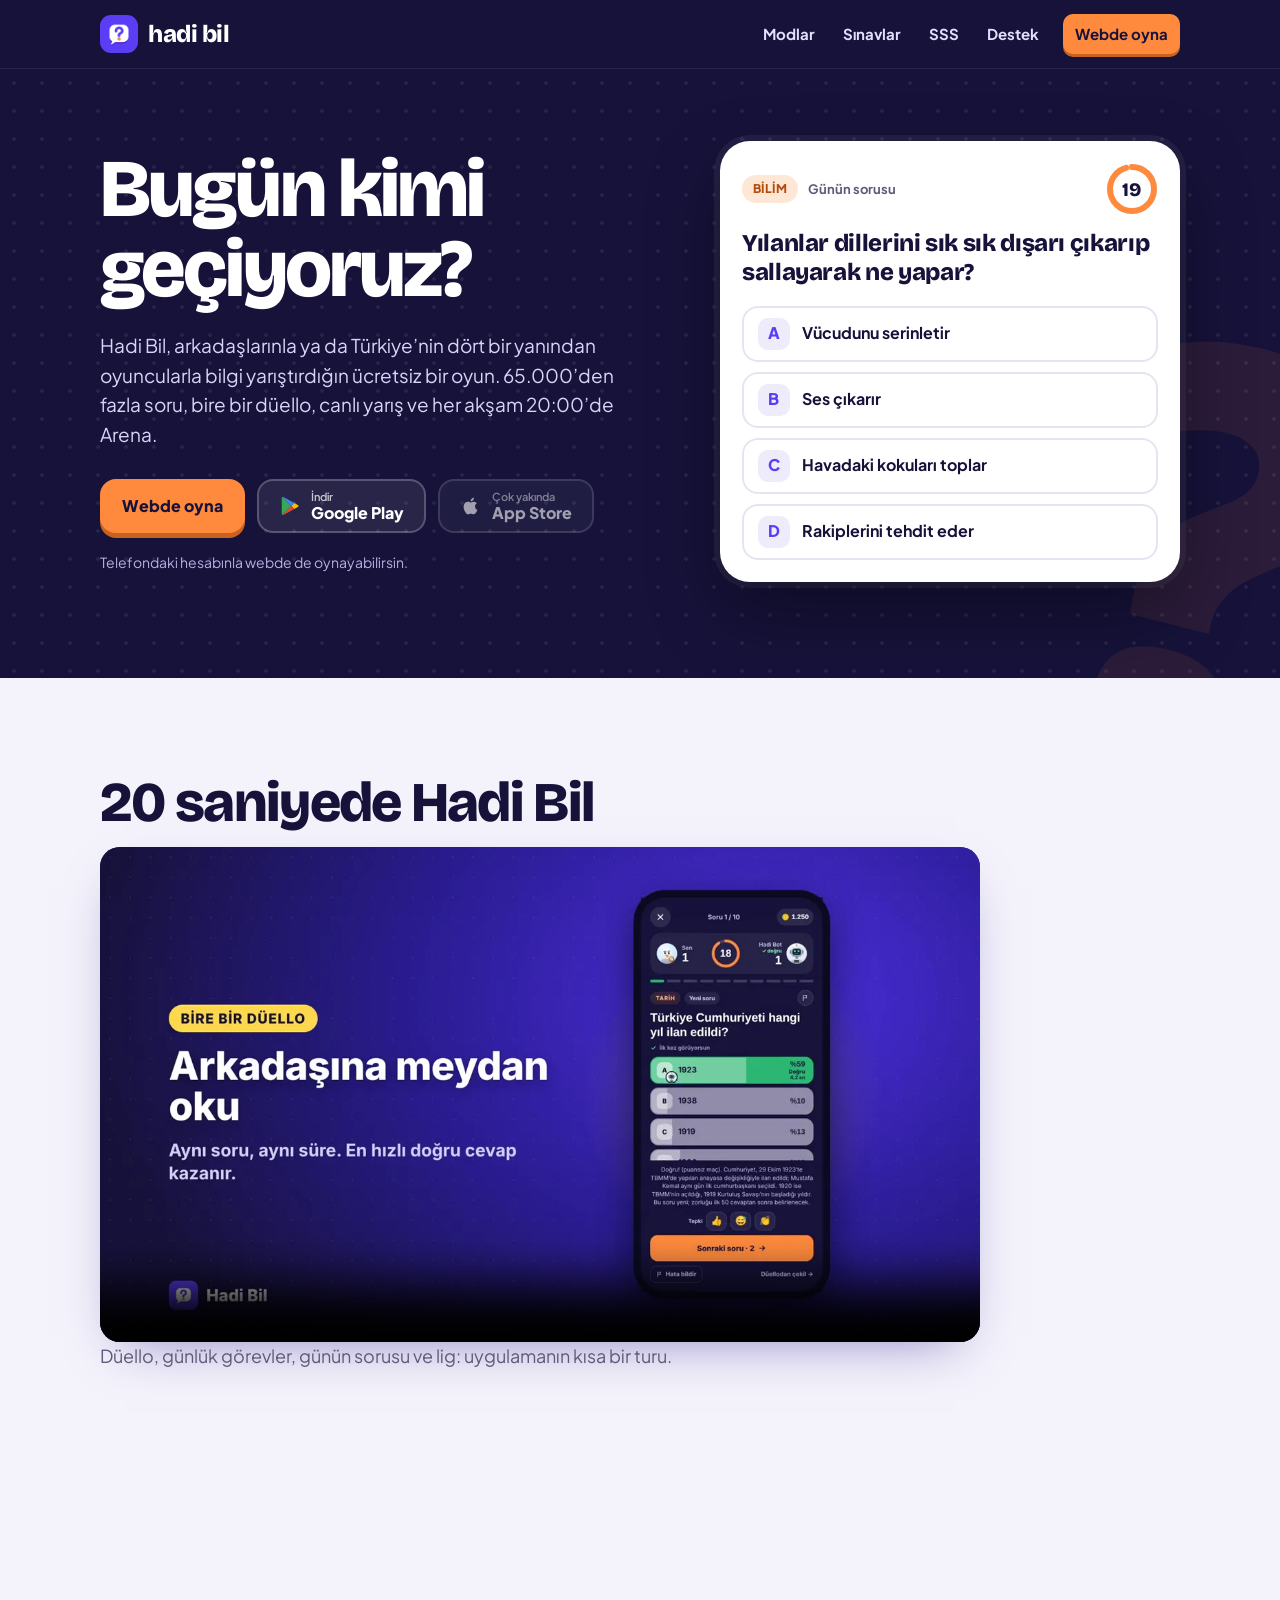
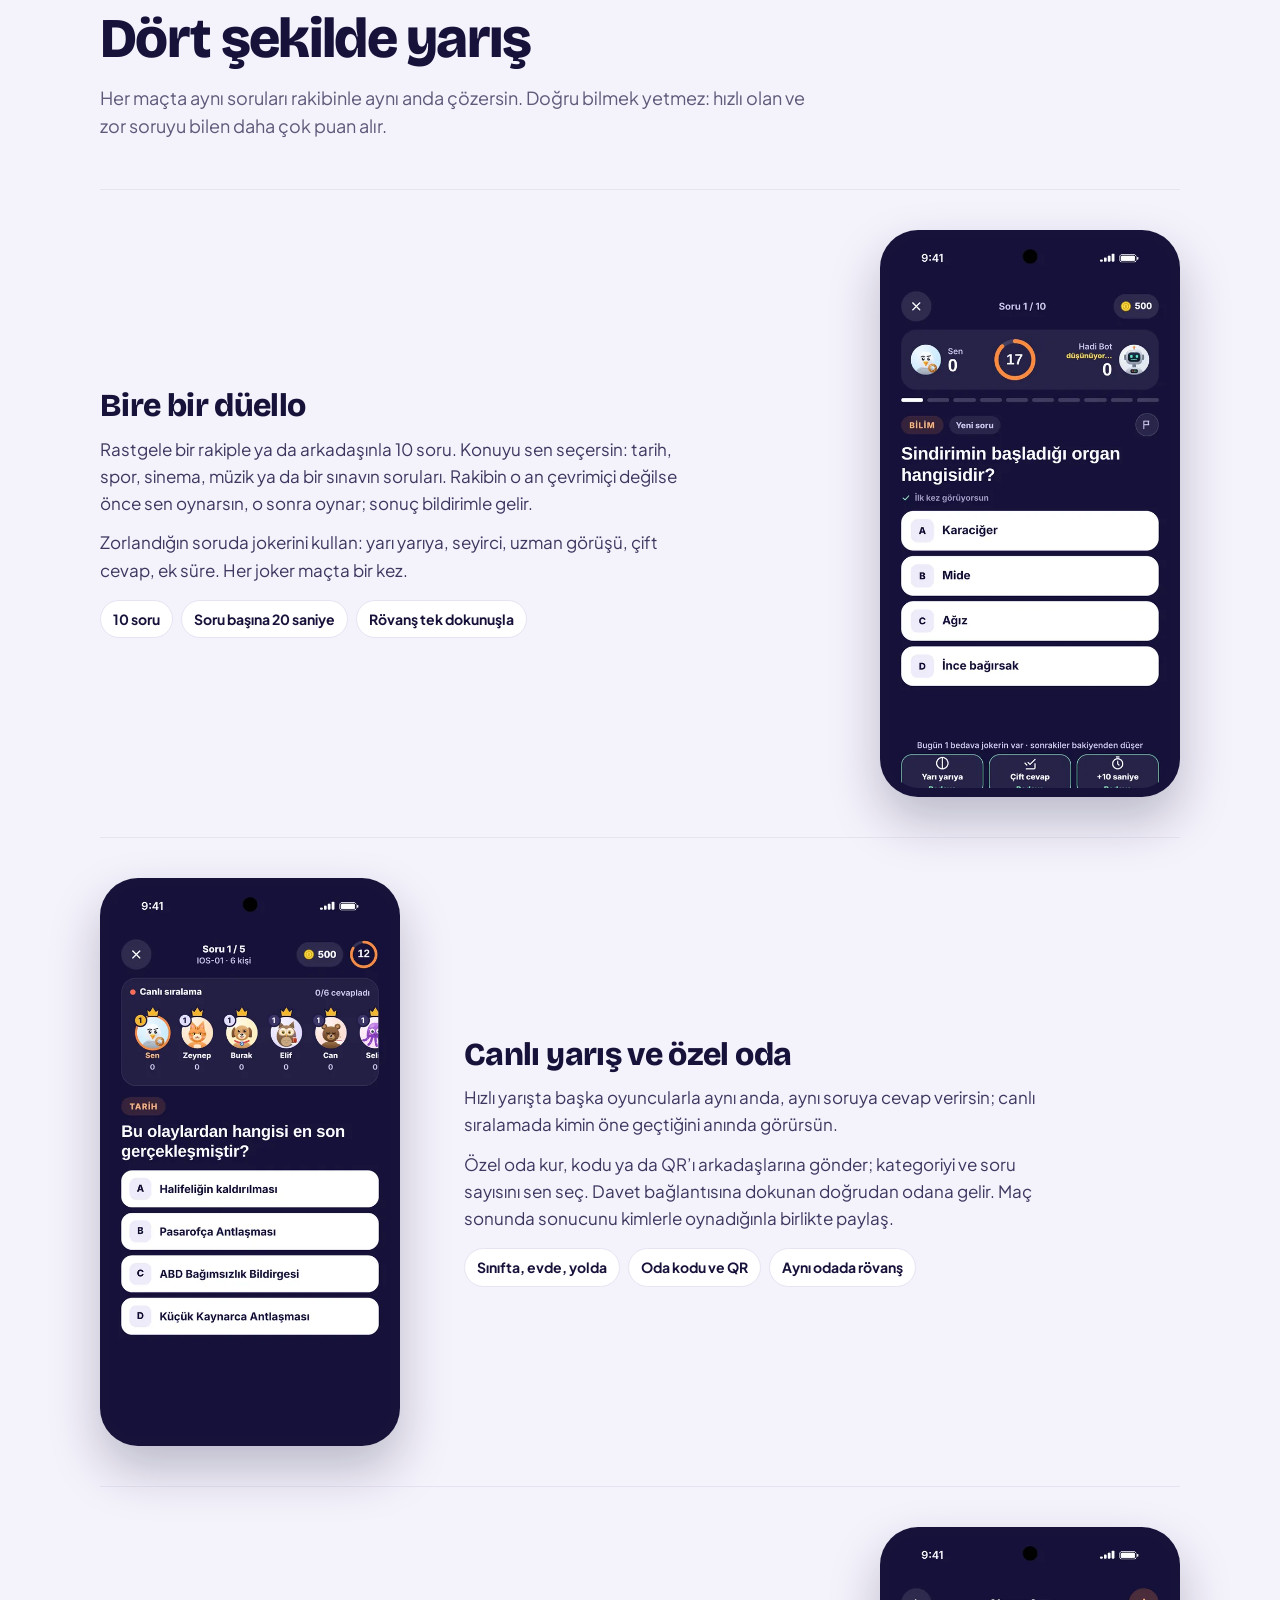
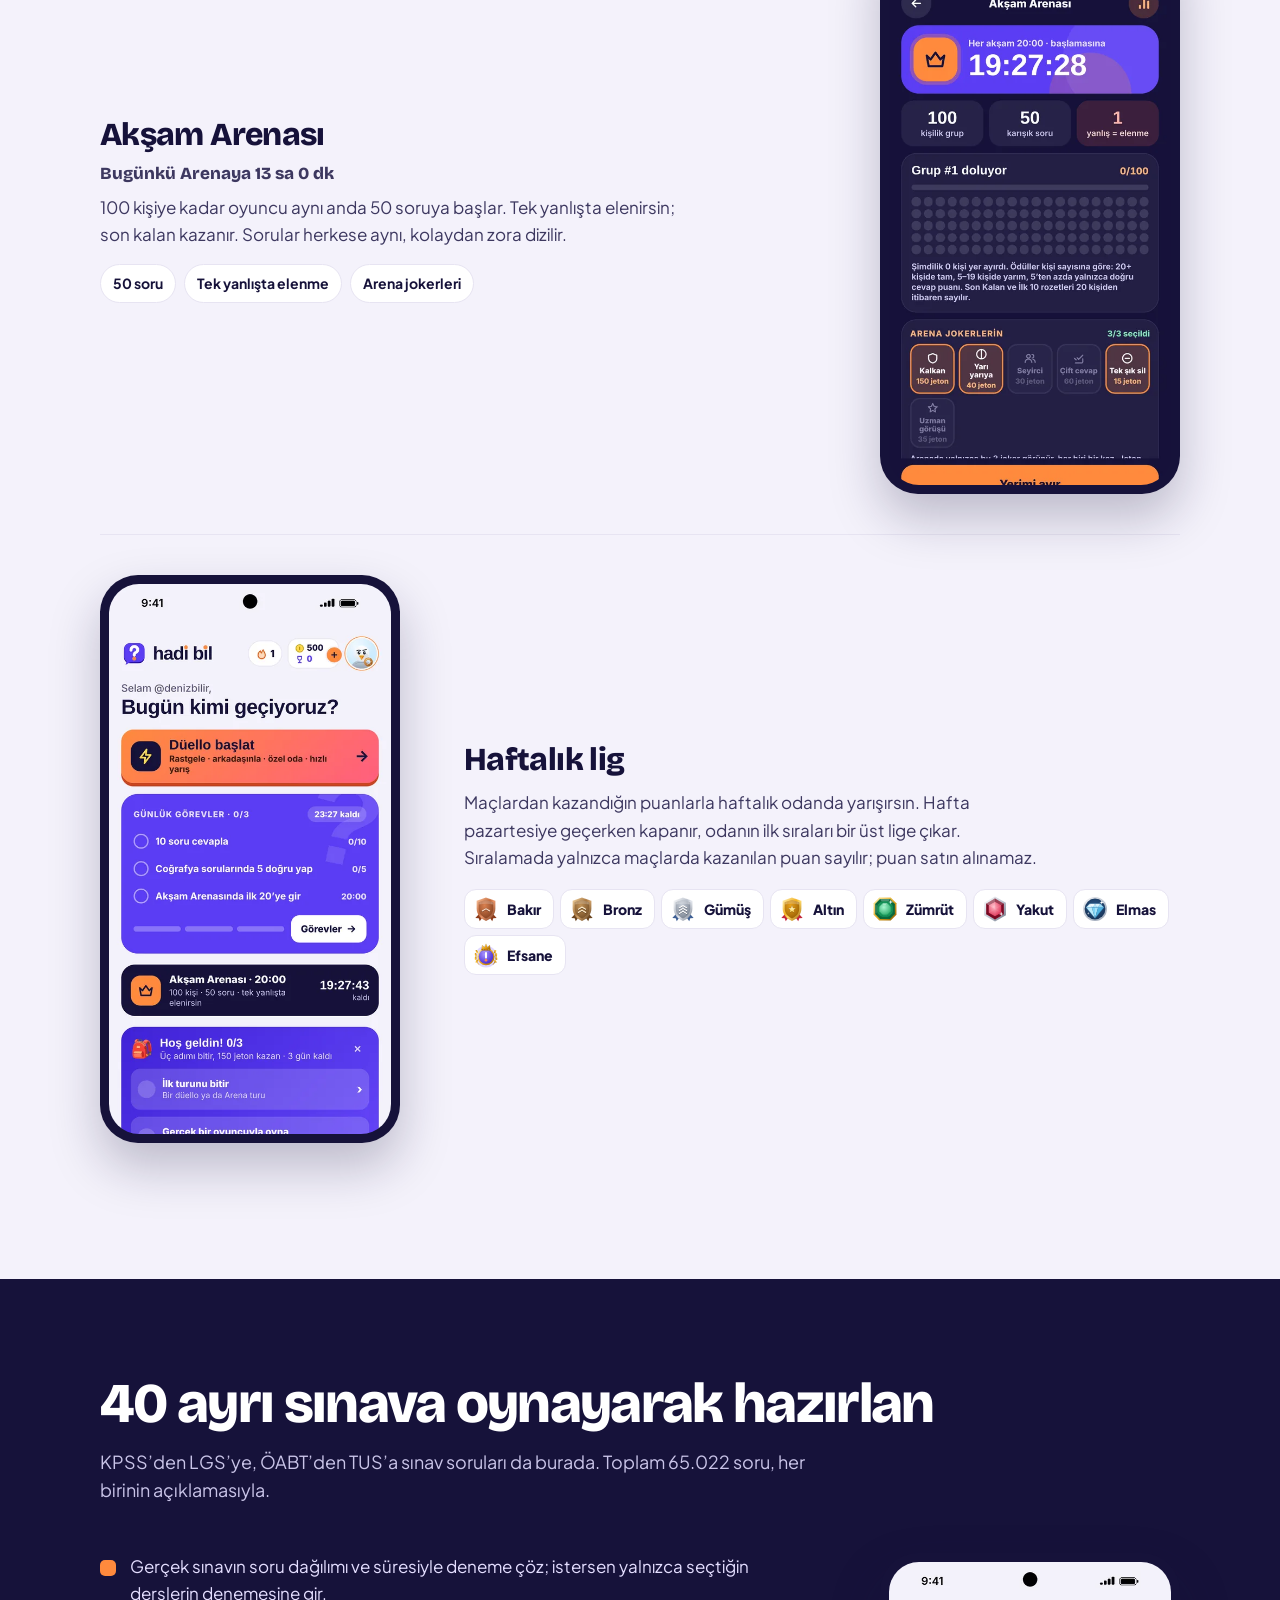
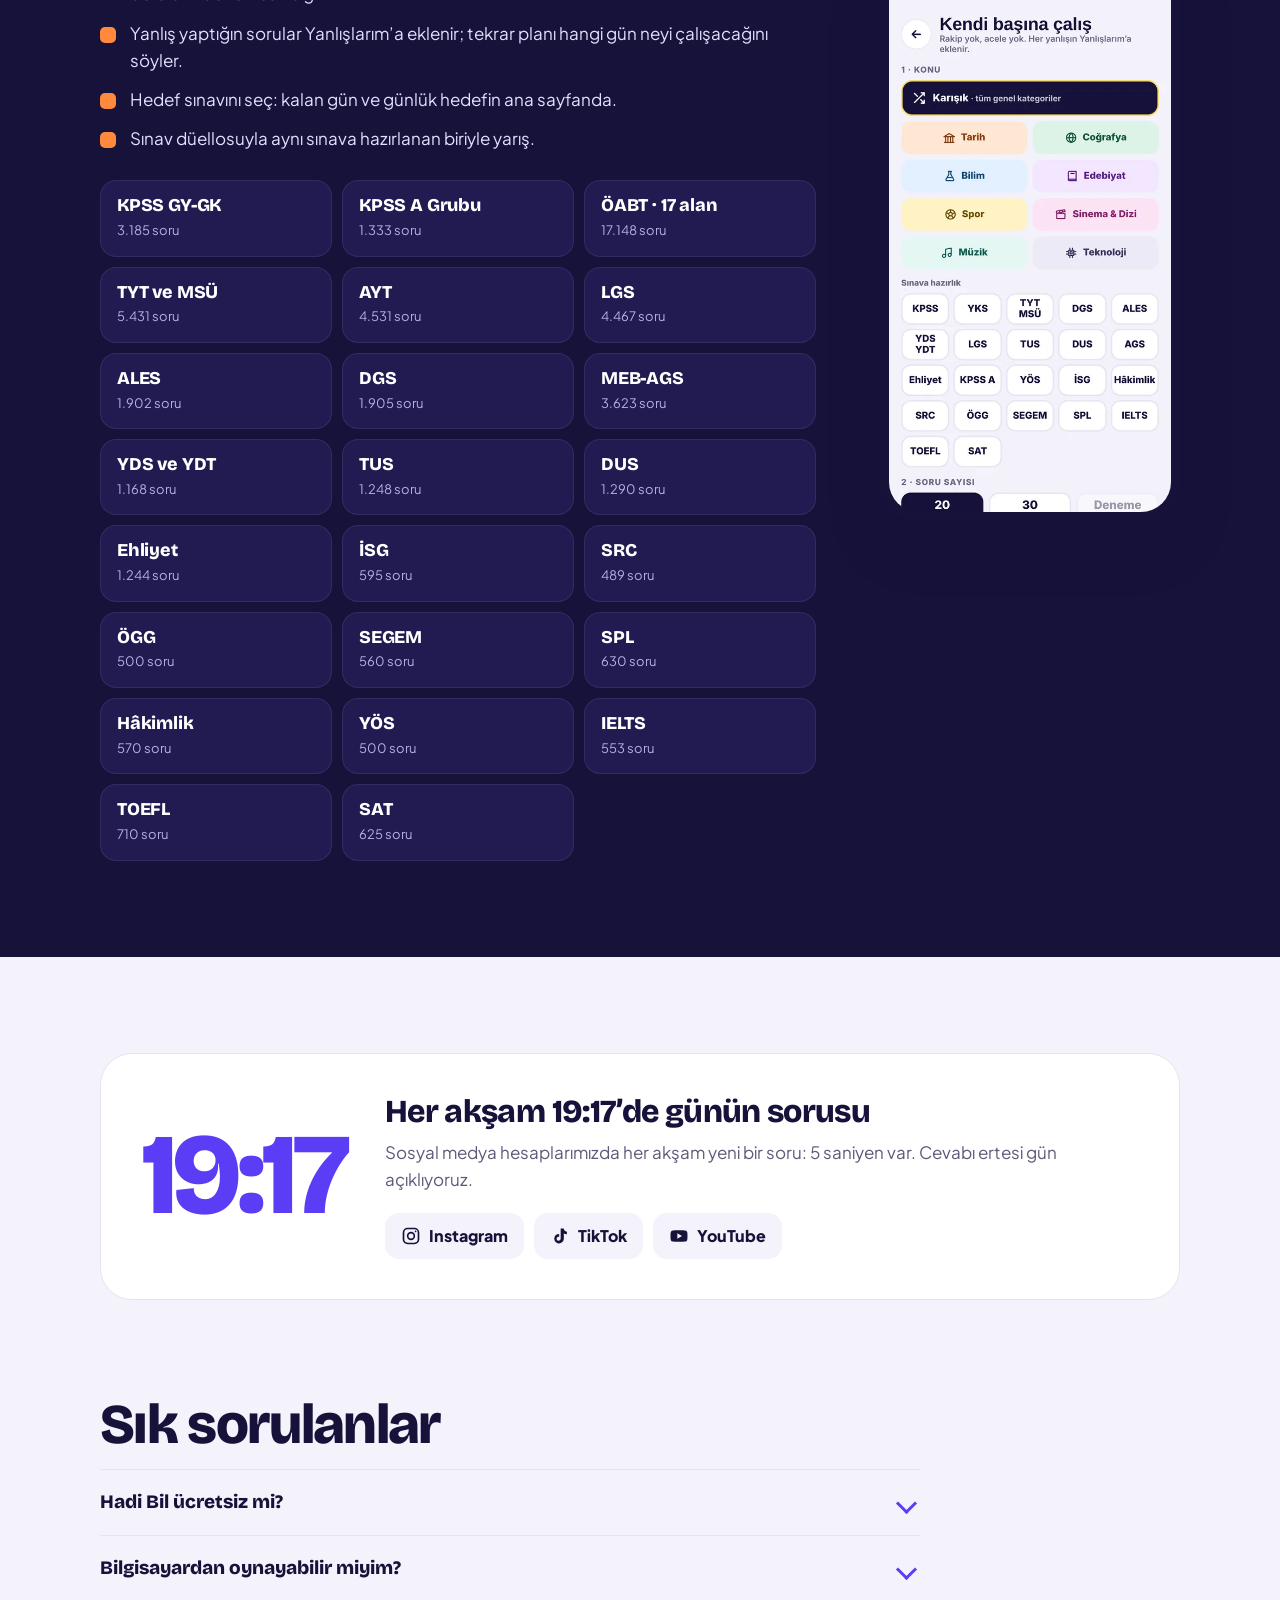
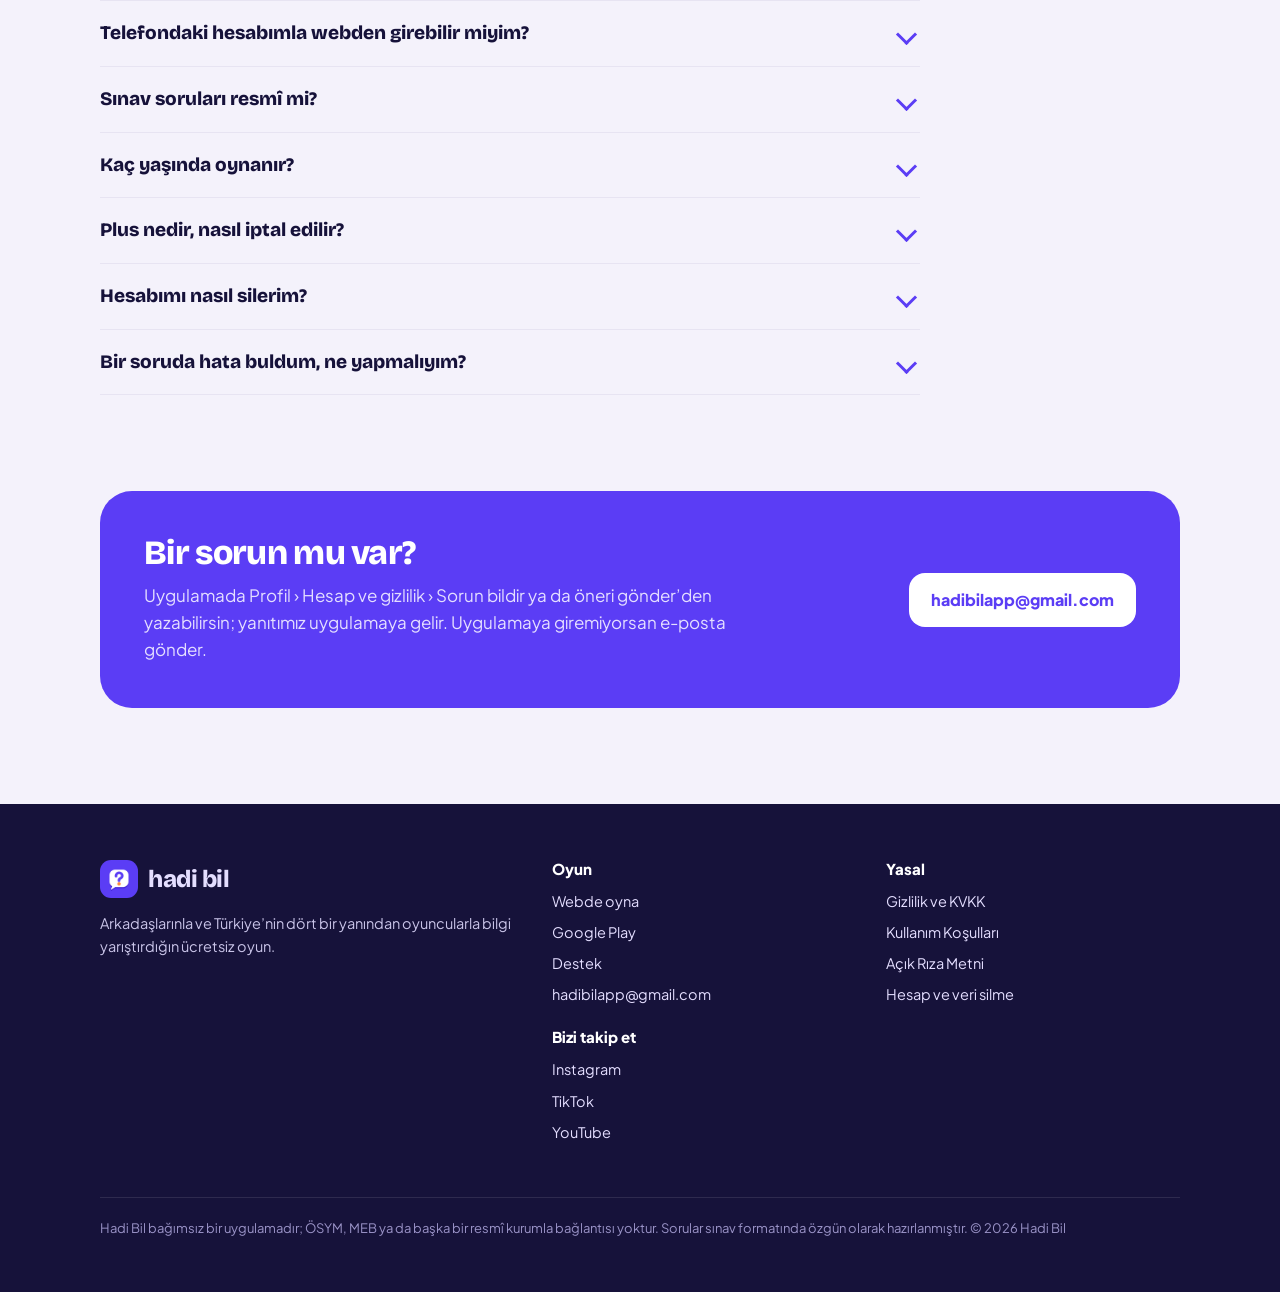
==== commit 317ee35b: "Ana sayfa: video açıklamasından 'konuşmasız' cümlesi kaldırıldı Co-Authored-By: Claude Opus 5.5 <nor" ====
--- a/index.html
+++ b/index.html
@@ -50,7 +50,7 @@
 <source src="tanitim.mp4" type="video/mp4">
 <a href="tanitim.mp4">Tanıtım videosunu indir</a>
 </video>
-<p class="ac" id="tanitim-ac">Düello, günlük görevler, günün sorusu ve lig: uygulamanın kısa bir turu. Video konuşmasız, yalnızca müzik var.</p>
+<p class="ac" id="tanitim-ac">Düello, günlük görevler, günün sorusu ve lig: uygulamanın kısa bir turu.</p>
 </div></section>
 
 <section class="bol" id="modlar" aria-labelledby="modlar-bas"><div class="sar">
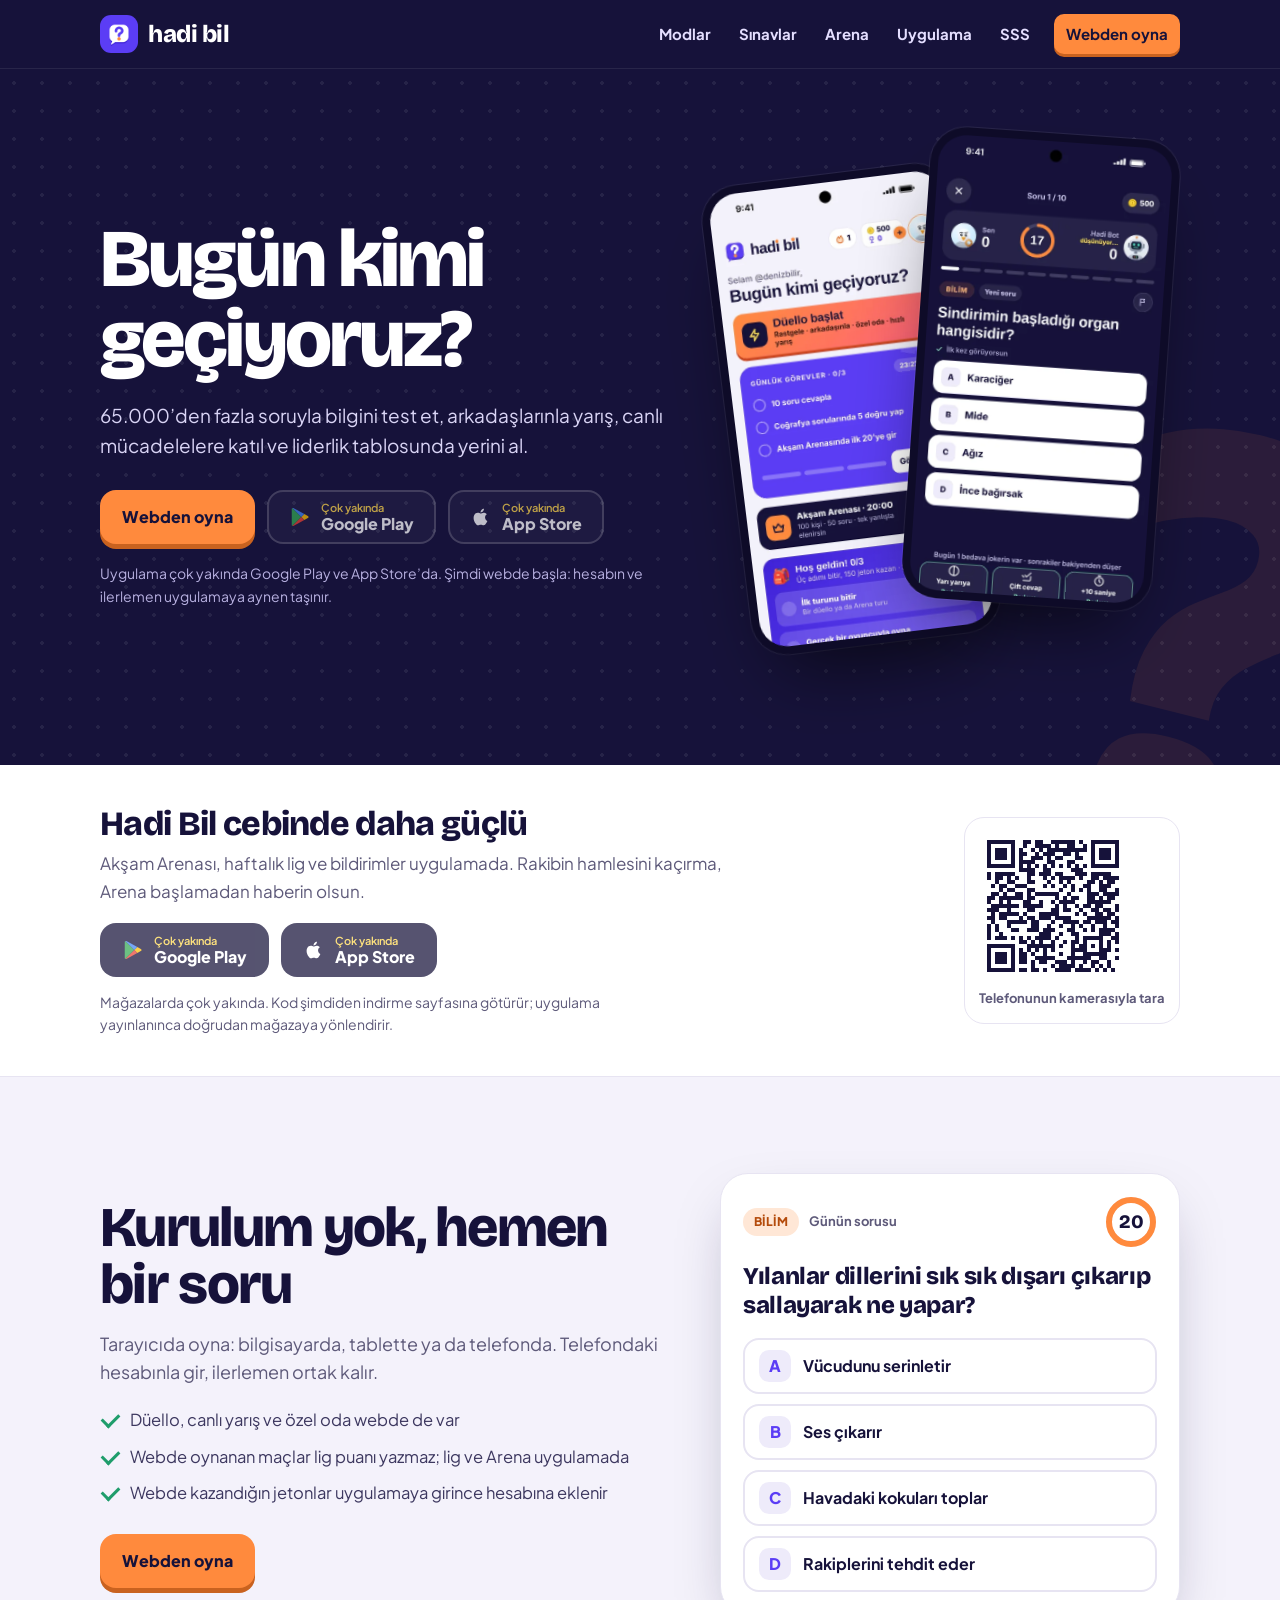
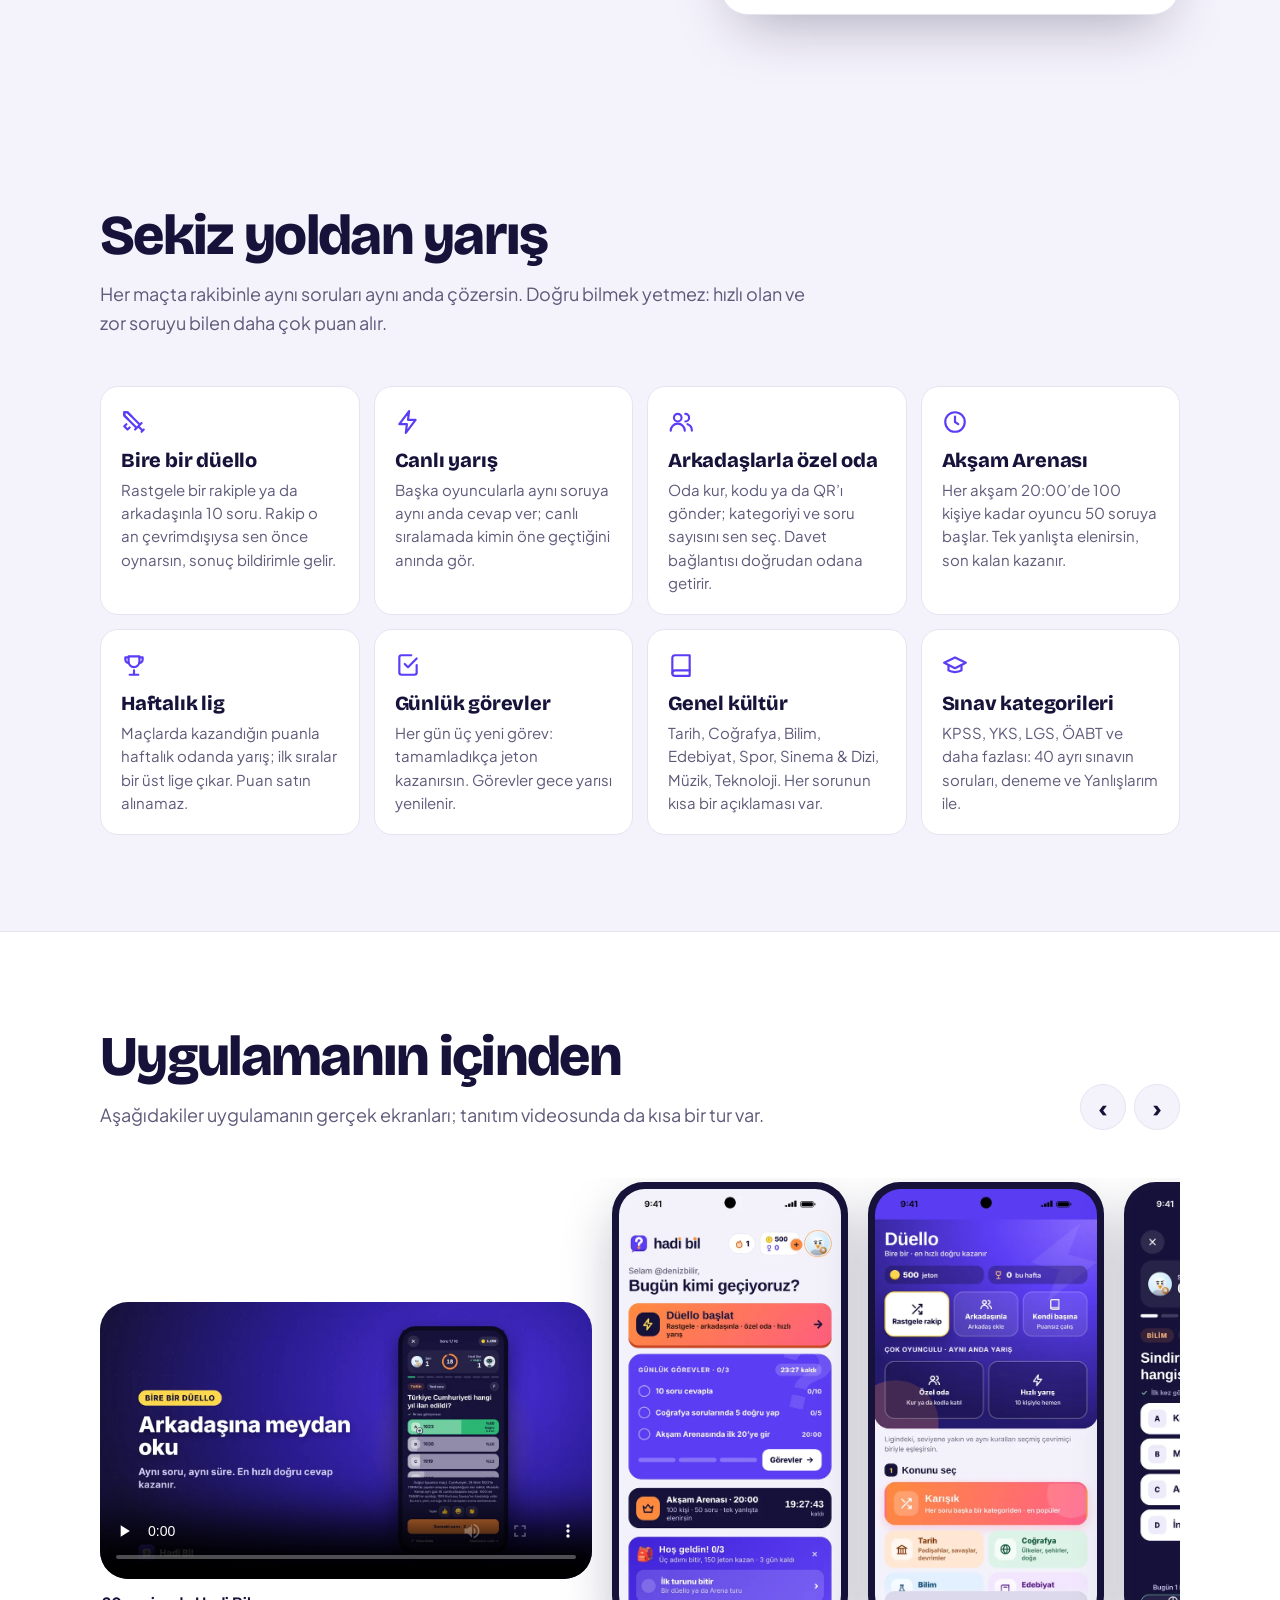
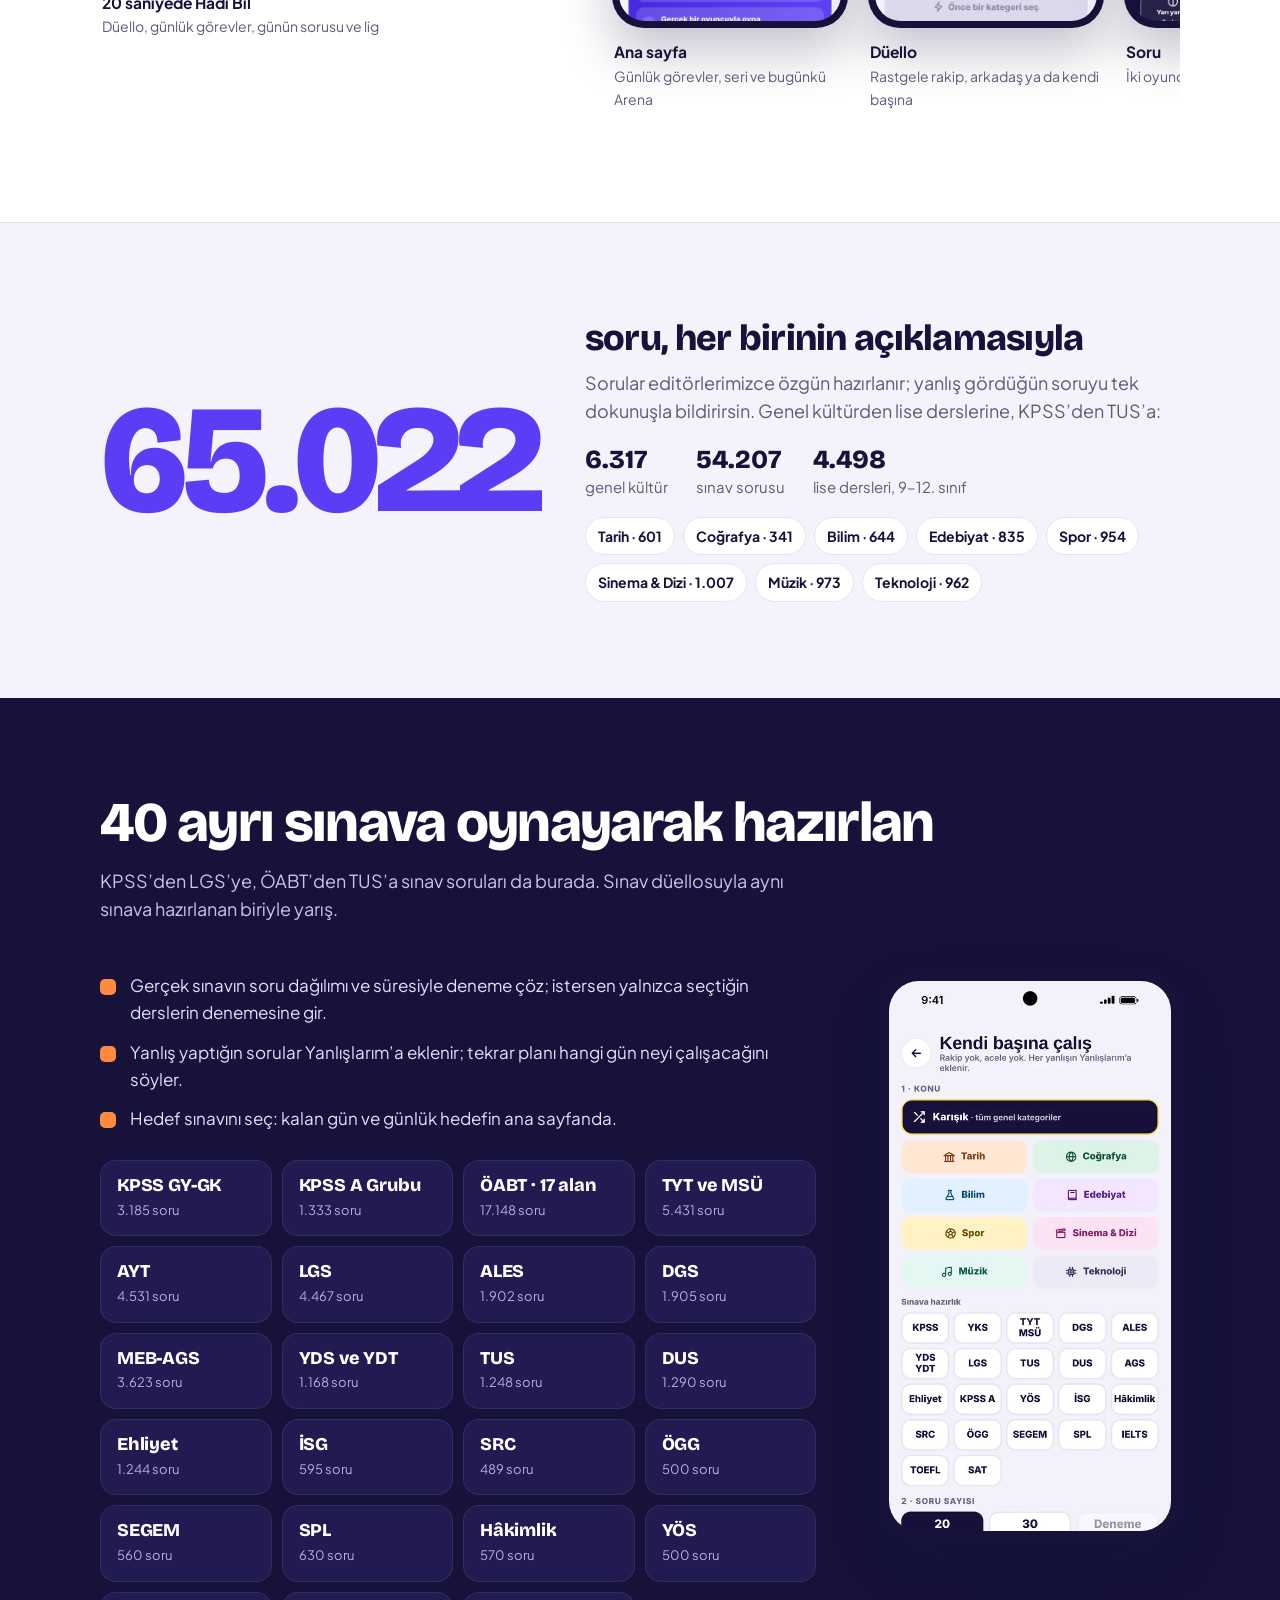
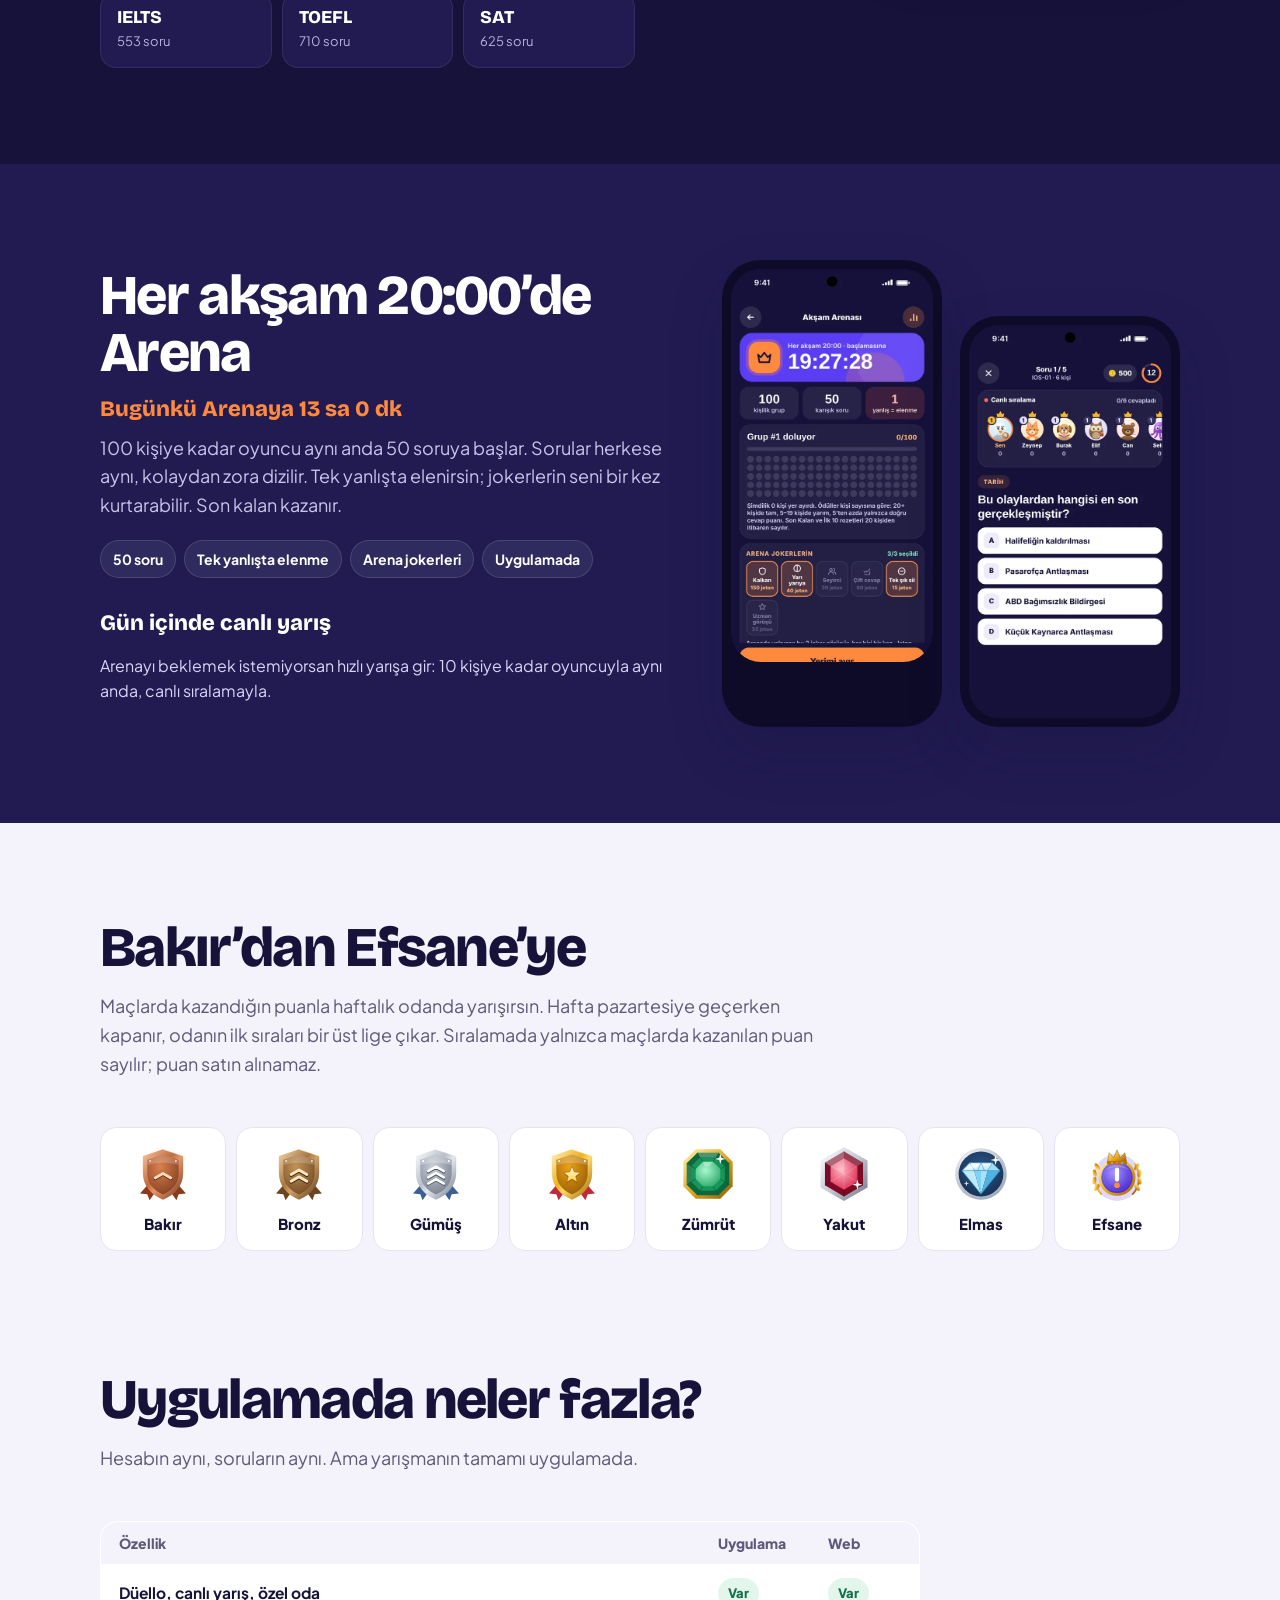
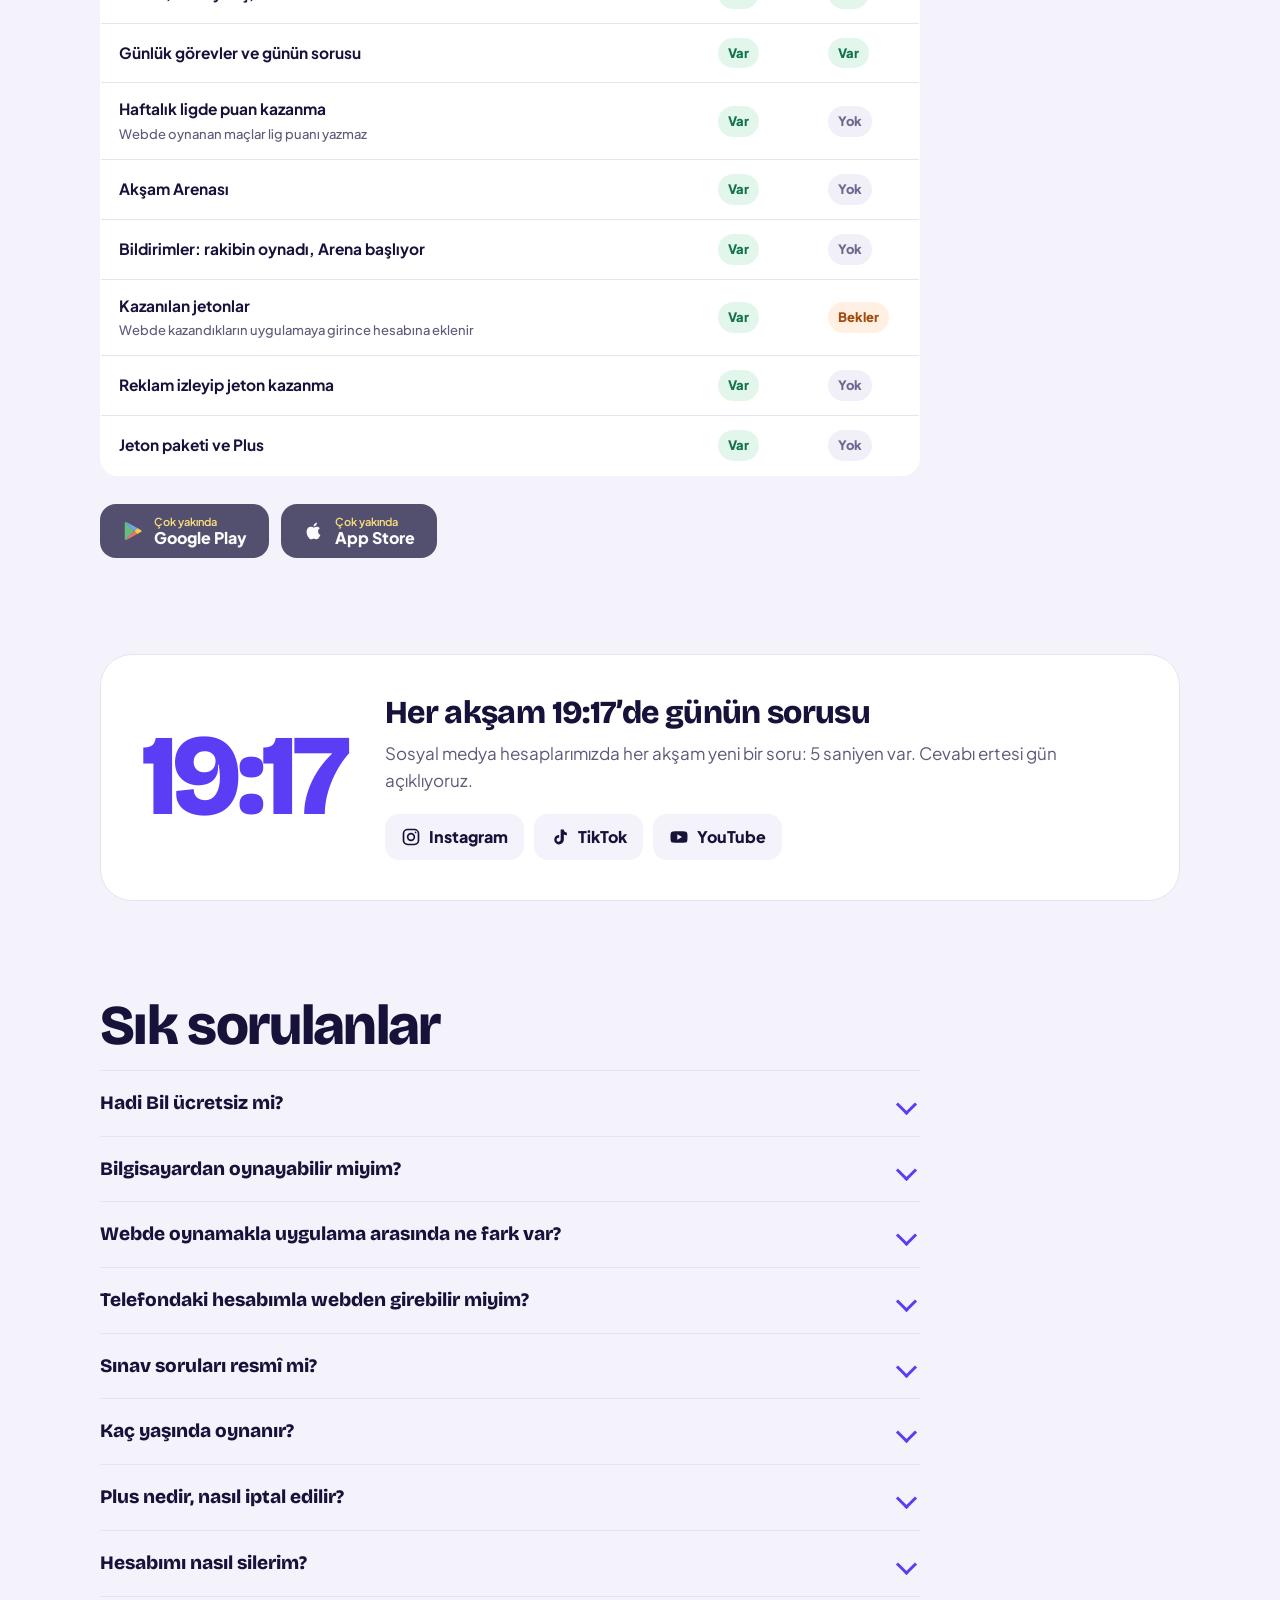
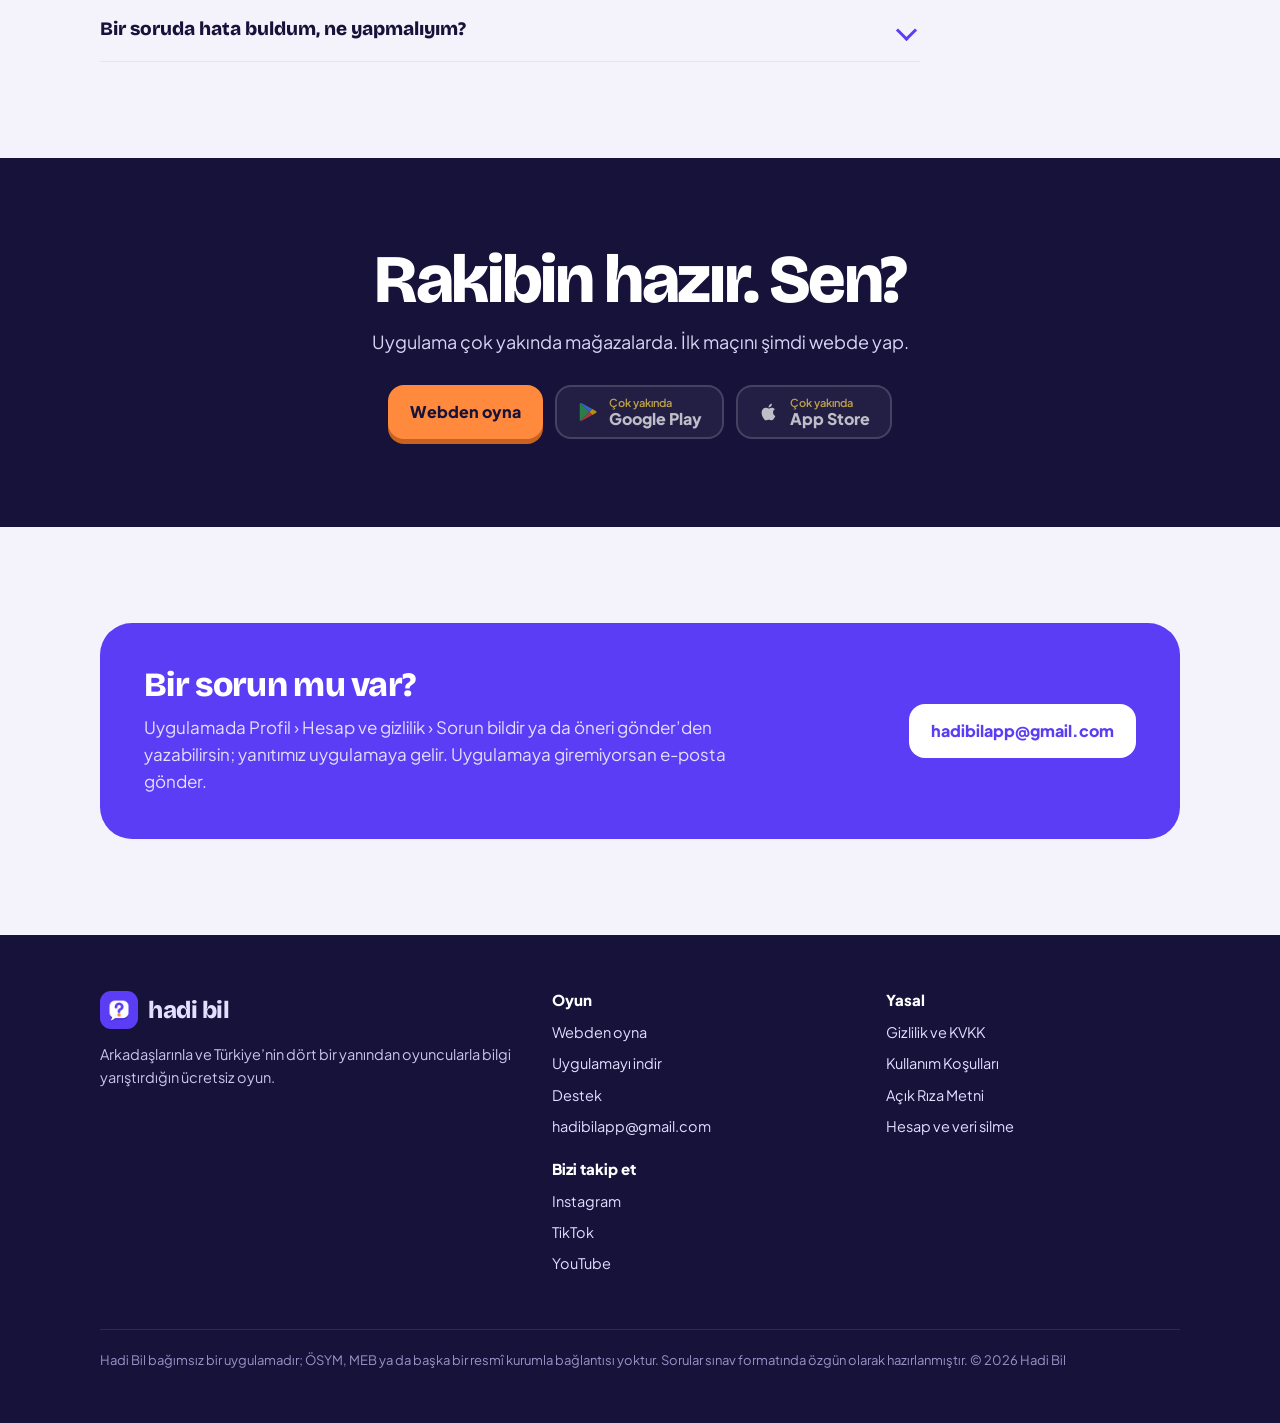
==== commit f80bfe03: "Yeni ana sayfa: mobil uygulama öncelikli tanıtım, QR ile indirme, oyun modları, gerçek ekranlar, uyg" ====
--- a/index.html
+++ b/index.html
@@ -1,12 +1,13 @@
 <!doctype html>
 <html lang="tr"><head><meta charset="utf-8"><meta name="viewport" content="width=device-width, initial-scale=1">
-<title>Hadi Bil · Bilgi yarışması: düello, canlı yarış, Arena ve sınav soruları</title>
-<meta name="description" content="Arkadaşlarınla ya da Türkiye’nin dört bir yanından oyuncularla bilgi yarıştır. 65.000’den fazla soru, bire bir düello, canlı yarış, her akşam Arena ve KPSS, YKS, LGS, ÖABT dahil 40 sınavın soruları. Ücretsiz; webde de oyna.">
+<title>Hadi Bil · Online bilgi yarışması: düello, canlı yarış ve sınav soruları</title>
+<meta name="description" content="Arkadaşlarınla canlı bilgi yarışması: 65.000’den fazla genel kültür ve sınav sorusu, bire bir düello, özel oda, her akşam Arena. KPSS, TYT, LGS dahil 40 sınav. Ücretsiz; webden de oyna.">
 <link rel="canonical" href="https://hadibilapp.com.tr/">
 <meta name="theme-color" content="#16123A">
+<meta name="referrer" content="strict-origin-when-cross-origin">
 <link rel="icon" type="image/png" sizes="192x192" href="ikon-192.png"><link rel="apple-touch-icon" href="ikon-180.png">
 <meta property="og:type" content="website"><meta property="og:locale" content="tr_TR"><meta property="og:site_name" content="Hadi Bil">
-<meta property="og:title" content="Hadi Bil · Bugün kimi geçiyoruz?"><meta property="og:description" content="Arkadaşlarınla ya da Türkiye’nin dört bir yanından oyuncularla bilgi yarıştır. 65.000’den fazla soru, bire bir düello, canlı yarış, her akşam Arena ve KPSS, YKS, LGS, ÖABT dahil 40 sınavın soruları. Ücretsiz; webde de oyna.">
+<meta property="og:title" content="Hadi Bil · Bugün kimi geçiyoruz?"><meta property="og:description" content="Arkadaşlarınla canlı bilgi yarışması: 65.000’den fazla genel kültür ve sınav sorusu, bire bir düello, özel oda, her akşam Arena. KPSS, TYT, LGS dahil 40 sınav. Ücretsiz; webden de oyna.">
 <meta property="og:url" content="https://hadibilapp.com.tr/"><meta property="og:image" content="https://hadibilapp.com.tr/og.png"><meta property="og:image:width" content="1200"><meta property="og:image:height" content="630">
 <meta name="twitter:card" content="summary_large_image"><meta name="twitter:image" content="https://hadibilapp.com.tr/og.png">
 
@@ -18,87 +19,105 @@
 <a class="atla" href="#icerik">İçeriğe geç</a>
 <header class="ust"><div class="sar">
 <a class="marka" href="./"><img src="ikon-192.png" alt="" width="38" height="38">hadi bil</a>
-<nav aria-label="Site"><a href="/#modlar">Modlar</a><a href="/#sinavlar">Sınavlar</a><a href="/#sss">SSS</a><a href="/#destek">Destek</a><a class="oyna" href="oyna/">Webde oyna</a></nav>
+<nav aria-label="Site"><a href="/#modlar">Modlar</a><a href="/#sinavlar">Sınavlar</a><a href="/#arena">Arena</a><a href="/#uygulama">Uygulama</a><a href="/#sss">SSS</a><a class="oyna" href="oyna/">Webden oyna</a></nav>
 </div></header>
 <main id="icerik">
 <section class="kah" aria-labelledby="kah-bas">
 <div class="sar">
-<div>
+<div class="kah-metin">
 <h1 id="kah-bas">Bugün kimi geçiyoruz?</h1>
-<p class="giris">Hadi Bil, arkadaşlarınla ya da Türkiye’nin dört bir yanından oyuncularla bilgi yarıştırdığın ücretsiz bir oyun. 65.000’den fazla soru, bire bir düello, canlı yarış ve her akşam 20:00’de Arena.</p>
+<p class="giris">65.000’den fazla soruyla bilgini test et, arkadaşlarınla yarış, canlı mücadelelere katıl ve liderlik tablosunda yerini al.</p>
 <div class="dugmeler">
-<a class="dug dug-ana" href="oyna/">Webde oyna</a>
-<a class="dug dug-koyu" id="k-play" href="https://play.google.com/store/apps/details?id=app.hadibil"><svg width="22" height="22" viewBox="0 0 24 24" aria-hidden="true"><path fill="#34A853" d="M3.6 2.3 13.4 12l-9.8 9.7c-.4-.2-.6-.6-.6-1.1V3.4c0-.5.2-.9.6-1.1z"/><path fill="#FBBC04" d="m16.7 8.7-3.3 3.3 3.3 3.3 3.8-2.1c1.1-.6 1.1-1.8 0-2.4z"/><path fill="#4285F4" d="M3.6 2.3c.3-.2.8-.2 1.2 0l11.9 6.4-3.3 3.3z"/><path fill="#EA4335" d="M13.4 12l3.3 3.3-11.9 6.4c-.4.2-.9.2-1.2 0z"/></svg><span class="iki"><small>İndir</small>Google Play</span></a>
-<a class="dug dug-koyu" id="k-ios" href="#" aria-disabled="true"><svg width="22" height="22" viewBox="0 0 24 24" fill="#fff" aria-hidden="true"><path d="M16.4 12.6c0-2.3 1.9-3.4 2-3.5-1.1-1.6-2.8-1.8-3.4-1.8-1.4-.1-2.8.9-3.5.9-.7 0-1.8-.8-3-.8-1.6 0-3 .9-3.8 2.3-1.6 2.8-.4 6.9 1.2 9.1.8 1.1 1.7 2.3 2.9 2.3 1.2 0 1.6-.7 3-.7s1.8.7 3 .7c1.3 0 2.1-1.1 2.8-2.2.9-1.3 1.3-2.5 1.3-2.6-.1 0-2.5-.9-2.5-3.7zM14.2 5.8c.6-.8 1.1-1.8 1-2.8-.9 0-2 .6-2.7 1.4-.6.7-1.1 1.7-1 2.7 1 .1 2-.5 2.7-1.3z"/></svg><span class="iki"><small>Çok yakında</small>App Store</span></a>
-</div>
-<p class="not">Telefondaki hesabınla webde de oynayabilirsin.</p>
+<a class="dug dug-ana" href="oyna/">Webden oyna</a>
+<span class="dug dug-koyu yakinda" id="k-play" role="note"><svg width="22" height="22" viewBox="0 0 24 24" aria-hidden="true"><path fill="#34A853" d="M3.6 2.3 13.4 12l-9.8 9.7c-.4-.2-.6-.6-.6-1.1V3.4c0-.5.2-.9.6-1.1z"/><path fill="#FBBC04" d="m16.7 8.7-3.3 3.3 3.3 3.3 3.8-2.1c1.1-.6 1.1-1.8 0-2.4z"/><path fill="#4285F4" d="M3.6 2.3c.3-.2.8-.2 1.2 0l11.9 6.4-3.3 3.3z"/><path fill="#EA4335" d="M13.4 12l3.3 3.3-11.9 6.4c-.4.2-.9.2-1.2 0z"/></svg><span class="iki"><small>Çok yakında</small>Google Play</span></span>
+<span class="dug dug-koyu yakinda" id="k-ios" role="note"><svg width="22" height="22" viewBox="0 0 24 24" fill="#fff" aria-hidden="true"><path d="M16.4 12.6c0-2.3 1.9-3.4 2-3.5-1.1-1.6-2.8-1.8-3.4-1.8-1.4-.1-2.8.9-3.5.9-.7 0-1.8-.8-3-.8-1.6 0-3 .9-3.8 2.3-1.6 2.8-.4 6.9 1.2 9.1.8 1.1 1.7 2.3 2.9 2.3 1.2 0 1.6-.7 3-.7s1.8.7 3 .7c1.3 0 2.1-1.1 2.8-2.2.9-1.3 1.3-2.5 1.3-2.6-.1 0-2.5-.9-2.5-3.7zM14.2 5.8c.6-.8 1.1-1.8 1-2.8-.9 0-2 .6-2.7 1.4-.6.7-1.1 1.7-1 2.7 1 .1 2-.5 2.7-1.3z"/></svg><span class="iki"><small>Çok yakında</small>App Store</span></span>
+</div>
+<p class="not">Uygulama çok yakında Google Play ve App Store’da. Şimdi webde başla: hesabın ve ilerlemen uygulamaya aynen taşınır.</p>
+</div>
+<div class="kah-tel" aria-hidden="true">
+<div class="tel tel-arka"><img src="ekran-1.webp" alt="" width="520" height="1013" decoding="async"></div>
+<div class="tel tel-on"><img src="ekran-3.webp" alt="" width="520" height="1013" fetchpriority="high" decoding="async"></div>
+</div>
+</div>
+</section>
+
+<section class="indir-bant" id="indir" aria-labelledby="indir-bas"><div class="sar">
+<div>
+<h2 id="indir-bas">Hadi Bil cebinde daha güçlü</h2>
+<p>Akşam Arenası, haftalık lig ve bildirimler uygulamada. Rakibin hamlesini kaçırma, Arena başlamadan haberin olsun.</p>
+<div class="dugmeler"><span class="dug dug-koyu yakinda" id="b-play" role="note"><svg width="22" height="22" viewBox="0 0 24 24" aria-hidden="true"><path fill="#34A853" d="M3.6 2.3 13.4 12l-9.8 9.7c-.4-.2-.6-.6-.6-1.1V3.4c0-.5.2-.9.6-1.1z"/><path fill="#FBBC04" d="m16.7 8.7-3.3 3.3 3.3 3.3 3.8-2.1c1.1-.6 1.1-1.8 0-2.4z"/><path fill="#4285F4" d="M3.6 2.3c.3-.2.8-.2 1.2 0l11.9 6.4-3.3 3.3z"/><path fill="#EA4335" d="M13.4 12l3.3 3.3-11.9 6.4c-.4.2-.9.2-1.2 0z"/></svg><span class="iki"><small>Çok yakında</small>Google Play</span></span><span class="dug dug-koyu yakinda" id="b-ios" role="note"><svg width="22" height="22" viewBox="0 0 24 24" fill="#fff" aria-hidden="true"><path d="M16.4 12.6c0-2.3 1.9-3.4 2-3.5-1.1-1.6-2.8-1.8-3.4-1.8-1.4-.1-2.8.9-3.5.9-.7 0-1.8-.8-3-.8-1.6 0-3 .9-3.8 2.3-1.6 2.8-.4 6.9 1.2 9.1.8 1.1 1.7 2.3 2.9 2.3 1.2 0 1.6-.7 3-.7s1.8.7 3 .7c1.3 0 2.1-1.1 2.8-2.2.9-1.3 1.3-2.5 1.3-2.6-.1 0-2.5-.9-2.5-3.7zM14.2 5.8c.6-.8 1.1-1.8 1-2.8-.9 0-2 .6-2.7 1.4-.6.7-1.1 1.7-1 2.7 1 .1 2-.5 2.7-1.3z"/></svg><span class="iki"><small>Çok yakında</small>App Store</span></span></div>
+<p class="not">Mağazalarda çok yakında. Kod şimdiden indirme sayfasına götürür; uygulama yayınlanınca doğrudan mağazaya yönlendirir.</p>
+</div>
+<figure class="qr-kart"><svg class="qr" viewBox="0 0 37 37" role="img" aria-label="Hadi Bil indirme sayfasının QR kodu" shape-rendering="crispEdges"><rect width="100%" height="100%" fill="#fff"/><path d="M2 2h1v1h-1zM3 2h1v1h-1zM4 2h1v1h-1zM5 2h1v1h-1zM6 2h1v1h-1zM7 2h1v1h-1zM8 2h1v1h-1zM11 2h1v1h-1zM12 2h1v1h-1zM14 2h1v1h-1zM15 2h1v1h-1zM18 2h1v1h-1zM19 2h1v1h-1zM20 2h1v1h-1zM21 2h1v1h-1zM22 2h1v1h-1zM23 2h1v1h-1zM25 2h1v1h-1zM28 2h1v1h-1zM29 2h1v1h-1zM30 2h1v1h-1zM31 2h1v1h-1zM32 2h1v1h-1zM33 2h1v1h-1zM34 2h1v1h-1zM2 3h1v1h-1zM8 3h1v1h-1zM11 3h1v1h-1zM14 3h1v1h-1zM15 3h1v1h-1zM16 3h1v1h-1zM17 3h1v1h-1zM19 3h1v1h-1zM22 3h1v1h-1zM23 3h1v1h-1zM26 3h1v1h-1zM28 3h1v1h-1zM34 3h1v1h-1zM2 4h1v1h-1zM4 4h1v1h-1zM5 4h1v1h-1zM6 4h1v1h-1zM8 4h1v1h-1zM10 4h1v1h-1zM13 4h1v1h-1zM15 4h1v1h-1zM17 4h1v1h-1zM18 4h1v1h-1zM19 4h1v1h-1zM20 4h1v1h-1zM21 4h1v1h-1zM22 4h1v1h-1zM23 4h1v1h-1zM24 4h1v1h-1zM25 4h1v1h-1zM26 4h1v1h-1zM28 4h1v1h-1zM30 4h1v1h-1zM31 4h1v1h-1zM32 4h1v1h-1zM34 4h1v1h-1zM2 5h1v1h-1zM4 5h1v1h-1zM5 5h1v1h-1zM6 5h1v1h-1zM8 5h1v1h-1zM10 5h1v1h-1zM11 5h1v1h-1zM14 5h1v1h-1zM16 5h1v1h-1zM17 5h1v1h-1zM18 5h1v1h-1zM21 5h1v1h-1zM22 5h1v1h-1zM24 5h1v1h-1zM28 5h1v1h-1zM30 5h1v1h-1zM31 5h1v1h-1zM32 5h1v1h-1zM34 5h1v1h-1zM2 6h1v1h-1zM4 6h1v1h-1zM5 6h1v1h-1zM6 6h1v1h-1zM8 6h1v1h-1zM10 6h1v1h-1zM13 6h1v1h-1zM14 6h1v1h-1zM15 6h1v1h-1zM17 6h1v1h-1zM19 6h1v1h-1zM20 6h1v1h-1zM24 6h1v1h-1zM25 6h1v1h-1zM28 6h1v1h-1zM30 6h1v1h-1zM31 6h1v1h-1zM32 6h1v1h-1zM34 6h1v1h-1zM2 7h1v1h-1zM8 7h1v1h-1zM10 7h1v1h-1zM11 7h1v1h-1zM12 7h1v1h-1zM13 7h1v1h-1zM17 7h1v1h-1zM18 7h1v1h-1zM22 7h1v1h-1zM23 7h1v1h-1zM28 7h1v1h-1zM34 7h1v1h-1zM2 8h1v1h-1zM3 8h1v1h-1zM4 8h1v1h-1zM5 8h1v1h-1zM6 8h1v1h-1zM7 8h1v1h-1zM8 8h1v1h-1zM10 8h1v1h-1zM12 8h1v1h-1zM14 8h1v1h-1zM16 8h1v1h-1zM18 8h1v1h-1zM20 8h1v1h-1zM22 8h1v1h-1zM24 8h1v1h-1zM26 8h1v1h-1zM28 8h1v1h-1zM29 8h1v1h-1zM30 8h1v1h-1zM31 8h1v1h-1zM32 8h1v1h-1zM33 8h1v1h-1zM34 8h1v1h-1zM10 9h1v1h-1zM11 9h1v1h-1zM12 9h1v1h-1zM13 9h1v1h-1zM16 9h1v1h-1zM17 9h1v1h-1zM23 9h1v1h-1zM24 9h1v1h-1zM25 9h1v1h-1zM2 10h1v1h-1zM4 10h1v1h-1zM5 10h1v1h-1zM6 10h1v1h-1zM7 10h1v1h-1zM8 10h1v1h-1zM12 10h1v1h-1zM13 10h1v1h-1zM15 10h1v1h-1zM16 10h1v1h-1zM17 10h1v1h-1zM19 10h1v1h-1zM20 10h1v1h-1zM24 10h1v1h-1zM25 10h1v1h-1zM26 10h1v1h-1zM28 10h1v1h-1zM29 10h1v1h-1zM30 10h1v1h-1zM31 10h1v1h-1zM32 10h1v1h-1zM2 11h1v1h-1zM4 11h1v1h-1zM5 11h1v1h-1zM7 11h1v1h-1zM9 11h1v1h-1zM12 11h1v1h-1zM16 11h1v1h-1zM18 11h1v1h-1zM20 11h1v1h-1zM21 11h1v1h-1zM22 11h1v1h-1zM23 11h1v1h-1zM25 11h1v1h-1zM28 11h1v1h-1zM29 11h1v1h-1zM31 11h1v1h-1zM32 11h1v1h-1zM33 11h1v1h-1zM34 11h1v1h-1zM4 12h1v1h-1zM7 12h1v1h-1zM8 12h1v1h-1zM12 12h1v1h-1zM13 12h1v1h-1zM17 12h1v1h-1zM20 12h1v1h-1zM22 12h1v1h-1zM27 12h1v1h-1zM28 12h1v1h-1zM30 12h1v1h-1zM32 12h1v1h-1zM33 12h1v1h-1zM3 13h1v1h-1zM5 13h1v1h-1zM6 13h1v1h-1zM9 13h1v1h-1zM10 13h1v1h-1zM11 13h1v1h-1zM16 13h1v1h-1zM18 13h1v1h-1zM21 13h1v1h-1zM23 13h1v1h-1zM26 13h1v1h-1zM27 13h1v1h-1zM30 13h1v1h-1zM31 13h1v1h-1zM32 13h1v1h-1zM5 14h1v1h-1zM7 14h1v1h-1zM8 14h1v1h-1zM12 14h1v1h-1zM13 14h1v1h-1zM20 14h1v1h-1zM23 14h1v1h-1zM25 14h1v1h-1zM27 14h1v1h-1zM30 14h1v1h-1zM31 14h1v1h-1zM34 14h1v1h-1zM3 15h1v1h-1zM4 15h1v1h-1zM6 15h1v1h-1zM9 15h1v1h-1zM10 15h1v1h-1zM12 15h1v1h-1zM14 15h1v1h-1zM15 15h1v1h-1zM16 15h1v1h-1zM17 15h1v1h-1zM18 15h1v1h-1zM19 15h1v1h-1zM22 15h1v1h-1zM27 15h1v1h-1zM28 15h1v1h-1zM29 15h1v1h-1zM31 15h1v1h-1zM32 15h1v1h-1zM33 15h1v1h-1zM34 15h1v1h-1zM2 16h1v1h-1zM3 16h1v1h-1zM5 16h1v1h-1zM6 16h1v1h-1zM7 16h1v1h-1zM8 16h1v1h-1zM9 16h1v1h-1zM10 16h1v1h-1zM12 16h1v1h-1zM13 16h1v1h-1zM19 16h1v1h-1zM21 16h1v1h-1zM23 16h1v1h-1zM24 16h1v1h-1zM27 16h1v1h-1zM28 16h1v1h-1zM30 16h1v1h-1zM32 16h1v1h-1zM33 16h1v1h-1zM2 17h1v1h-1zM5 17h1v1h-1zM7 17h1v1h-1zM11 17h1v1h-1zM12 17h1v1h-1zM15 17h1v1h-1zM18 17h1v1h-1zM20 17h1v1h-1zM21 17h1v1h-1zM22 17h1v1h-1zM23 17h1v1h-1zM27 17h1v1h-1zM28 17h1v1h-1zM29 17h1v1h-1zM30 17h1v1h-1zM31 17h1v1h-1zM32 17h1v1h-1zM3 18h1v1h-1zM4 18h1v1h-1zM5 18h1v1h-1zM6 18h1v1h-1zM7 18h1v1h-1zM8 18h1v1h-1zM9 18h1v1h-1zM11 18h1v1h-1zM12 18h1v1h-1zM13 18h1v1h-1zM14 18h1v1h-1zM15 18h1v1h-1zM19 18h1v1h-1zM21 18h1v1h-1zM24 18h1v1h-1zM26 18h1v1h-1zM27 18h1v1h-1zM29 18h1v1h-1zM30 18h1v1h-1zM34 18h1v1h-1zM2 19h1v1h-1zM3 19h1v1h-1zM4 19h1v1h-1zM7 19h1v1h-1zM12 19h1v1h-1zM13 19h1v1h-1zM18 19h1v1h-1zM19 19h1v1h-1zM21 19h1v1h-1zM22 19h1v1h-1zM25 19h1v1h-1zM28 19h1v1h-1zM29 19h1v1h-1zM31 19h1v1h-1zM32 19h1v1h-1zM34 19h1v1h-1zM3 20h1v1h-1zM5 20h1v1h-1zM6 20h1v1h-1zM7 20h1v1h-1zM8 20h1v1h-1zM9 20h1v1h-1zM11 20h1v1h-1zM15 20h1v1h-1zM16 20h1v1h-1zM17 20h1v1h-1zM18 20h1v1h-1zM19 20h1v1h-1zM24 20h1v1h-1zM26 20h1v1h-1zM29 20h1v1h-1zM30 20h1v1h-1zM32 20h1v1h-1zM33 20h1v1h-1zM2 21h1v1h-1zM3 21h1v1h-1zM5 21h1v1h-1zM6 21h1v1h-1zM10 21h1v1h-1zM12 21h1v1h-1zM13 21h1v1h-1zM15 21h1v1h-1zM16 21h1v1h-1zM17 21h1v1h-1zM19 21h1v1h-1zM20 21h1v1h-1zM21 21h1v1h-1zM22 21h1v1h-1zM27 21h1v1h-1zM28 21h1v1h-1zM29 21h1v1h-1zM30 21h1v1h-1zM31 21h1v1h-1zM32 21h1v1h-1zM34 21h1v1h-1zM3 22h1v1h-1zM7 22h1v1h-1zM8 22h1v1h-1zM9 22h1v1h-1zM10 22h1v1h-1zM11 22h1v1h-1zM13 22h1v1h-1zM14 22h1v1h-1zM18 22h1v1h-1zM21 22h1v1h-1zM22 22h1v1h-1zM23 22h1v1h-1zM24 22h1v1h-1zM26 22h1v1h-1zM27 22h1v1h-1zM29 22h1v1h-1zM30 22h1v1h-1zM31 22h1v1h-1zM33 22h1v1h-1zM34 22h1v1h-1zM2 23h1v1h-1zM4 23h1v1h-1zM7 23h1v1h-1zM13 23h1v1h-1zM14 23h1v1h-1zM17 23h1v1h-1zM20 23h1v1h-1zM23 23h1v1h-1zM25 23h1v1h-1zM28 23h1v1h-1zM31 23h1v1h-1zM34 23h1v1h-1zM2 24h1v1h-1zM4 24h1v1h-1zM8 24h1v1h-1zM9 24h1v1h-1zM12 24h1v1h-1zM13 24h1v1h-1zM14 24h1v1h-1zM16 24h1v1h-1zM17 24h1v1h-1zM18 24h1v1h-1zM22 24h1v1h-1zM23 24h1v1h-1zM26 24h1v1h-1zM28 24h1v1h-1zM30 24h1v1h-1zM31 24h1v1h-1zM32 24h1v1h-1zM33 24h1v1h-1zM2 25h1v1h-1zM5 25h1v1h-1zM15 25h1v1h-1zM16 25h1v1h-1zM17 25h1v1h-1zM20 25h1v1h-1zM23 25h1v1h-1zM24 25h1v1h-1zM30 25h1v1h-1zM31 25h1v1h-1zM32 25h1v1h-1zM34 25h1v1h-1zM2 26h1v1h-1zM4 26h1v1h-1zM5 26h1v1h-1zM6 26h1v1h-1zM8 26h1v1h-1zM10 26h1v1h-1zM12 26h1v1h-1zM14 26h1v1h-1zM15 26h1v1h-1zM16 26h1v1h-1zM17 26h1v1h-1zM19 26h1v1h-1zM24 26h1v1h-1zM26 26h1v1h-1zM27 26h1v1h-1zM28 26h1v1h-1zM29 26h1v1h-1zM30 26h1v1h-1zM33 26h1v1h-1zM34 26h1v1h-1zM10 27h1v1h-1zM11 27h1v1h-1zM13 27h1v1h-1zM15 27h1v1h-1zM18 27h1v1h-1zM21 27h1v1h-1zM23 27h1v1h-1zM24 27h1v1h-1zM26 27h1v1h-1zM30 27h1v1h-1zM32 27h1v1h-1zM34 27h1v1h-1zM2 28h1v1h-1zM3 28h1v1h-1zM4 28h1v1h-1zM5 28h1v1h-1zM6 28h1v1h-1zM7 28h1v1h-1zM8 28h1v1h-1zM12 28h1v1h-1zM13 28h1v1h-1zM14 28h1v1h-1zM15 28h1v1h-1zM16 28h1v1h-1zM17 28h1v1h-1zM18 28h1v1h-1zM20 28h1v1h-1zM23 28h1v1h-1zM25 28h1v1h-1zM26 28h1v1h-1zM28 28h1v1h-1zM30 28h1v1h-1zM32 28h1v1h-1zM2 29h1v1h-1zM8 29h1v1h-1zM10 29h1v1h-1zM12 29h1v1h-1zM14 29h1v1h-1zM16 29h1v1h-1zM18 29h1v1h-1zM23 29h1v1h-1zM24 29h1v1h-1zM25 29h1v1h-1zM26 29h1v1h-1zM30 29h1v1h-1zM31 29h1v1h-1zM32 29h1v1h-1zM34 29h1v1h-1zM2 30h1v1h-1zM4 30h1v1h-1zM5 30h1v1h-1zM6 30h1v1h-1zM8 30h1v1h-1zM10 30h1v1h-1zM11 30h1v1h-1zM13 30h1v1h-1zM16 30h1v1h-1zM20 30h1v1h-1zM23 30h1v1h-1zM26 30h1v1h-1zM27 30h1v1h-1zM28 30h1v1h-1zM29 30h1v1h-1zM30 30h1v1h-1zM31 30h1v1h-1zM2 31h1v1h-1zM4 31h1v1h-1zM5 31h1v1h-1zM6 31h1v1h-1zM8 31h1v1h-1zM10 31h1v1h-1zM11 31h1v1h-1zM14 31h1v1h-1zM15 31h1v1h-1zM16 31h1v1h-1zM17 31h1v1h-1zM18 31h1v1h-1zM22 31h1v1h-1zM23 31h1v1h-1zM24 31h1v1h-1zM25 31h1v1h-1zM26 31h1v1h-1zM27 31h1v1h-1zM30 31h1v1h-1zM31 31h1v1h-1zM34 31h1v1h-1zM2 32h1v1h-1zM4 32h1v1h-1zM5 32h1v1h-1zM6 32h1v1h-1zM8 32h1v1h-1zM10 32h1v1h-1zM11 32h1v1h-1zM13 32h1v1h-1zM15 32h1v1h-1zM16 32h1v1h-1zM19 32h1v1h-1zM20 32h1v1h-1zM21 32h1v1h-1zM23 32h1v1h-1zM26 32h1v1h-1zM28 32h1v1h-1zM29 32h1v1h-1zM32 32h1v1h-1zM2 33h1v1h-1zM8 33h1v1h-1zM13 33h1v1h-1zM18 33h1v1h-1zM20 33h1v1h-1zM21 33h1v1h-1zM22 33h1v1h-1zM23 33h1v1h-1zM25 33h1v1h-1zM28 33h1v1h-1zM30 33h1v1h-1zM32 33h1v1h-1zM2 34h1v1h-1zM3 34h1v1h-1zM4 34h1v1h-1zM5 34h1v1h-1zM6 34h1v1h-1zM7 34h1v1h-1zM8 34h1v1h-1zM10 34h1v1h-1zM11 34h1v1h-1zM13 34h1v1h-1zM14 34h1v1h-1zM16 34h1v1h-1zM19 34h1v1h-1zM20 34h1v1h-1zM21 34h1v1h-1zM22 34h1v1h-1zM24 34h1v1h-1zM25 34h1v1h-1zM26 34h1v1h-1zM27 34h1v1h-1zM29 34h1v1h-1zM31 34h1v1h-1zM33 34h1v1h-1z" fill="#16123A"/></svg><figcaption>Telefonunun kamerasıyla tara</figcaption></figure>
+</div></section>
+
+<section class="bol webde" id="webde" aria-labelledby="webde-bas"><div class="sar">
+<div class="webde-metin">
+<h2 class="bas" id="webde-bas">Kurulum yok, hemen bir soru</h2>
+<p class="ac">Tarayıcıda oyna: bilgisayarda, tablette ya da telefonda. Telefondaki hesabınla gir, ilerlemen ortak kalır.</p>
+<ul class="tik">
+<li>Düello, canlı yarış ve özel oda webde de var</li>
+<li>Webde oynanan maçlar lig puanı yazmaz; lig ve Arena uygulamada</li>
+<li>Webde kazandığın jetonlar uygulamaya girince hesabına eklenir</li>
+</ul>
+<a class="dug dug-ana" href="oyna/">Webden oyna</a>
 </div>
 <div class="soru" id="soru" aria-live="polite">
 <div class="soru-ust"><span class="kat" id="s-kat">TARİH</span><span class="ad">Günün sorusu</span>
 <div class="halka" aria-hidden="true"><svg width="52" height="52" viewBox="0 0 52 52"><circle cx="26" cy="26" r="22" fill="none" stroke="#EEEBFA" stroke-width="6"/><circle id="s-halka" cx="26" cy="26" r="22" fill="none" stroke="#FF8A3D" stroke-width="6" stroke-linecap="round" stroke-dasharray="138.2" stroke-dashoffset="0"/></svg><b id="s-sure">20</b></div></div>
-<h2 id="s-metin">Kartacalı hangi komutan filleriyle birlikte Alpler’i aşarak İtalya’ya girmiştir?</h2>
+<h3 id="s-metin">Kartacalı hangi komutan filleriyle birlikte Alpler’i aşarak İtalya’ya girmiştir?</h3>
 <div class="siklar" id="s-siklar"><button class="sik" type="button"><i>A</i><span>Hannibal</span></button><button class="sik" type="button"><i>B</i><span>Hamilkar</span></button><button class="sik" type="button"><i>C</i><span>Scipio</span></button><button class="sik" type="button"><i>D</i><span>Spartaküs</span></button></div>
 <div class="sonuc" id="s-sonuc"><p id="s-not"></p><div class="alt"><button class="dug dug-acik" type="button" id="s-yeni">Bir soru daha</button><a class="dug dug-ana" href="oyna/">Webde rakip bul</a></div></div>
 <noscript><p class="not">Soruyu cevaplamak için JavaScript’i aç ya da <a href="oyna/">webde oyna</a>.</p></noscript>
 </div>
-</div>
-</section>
-
-<section class="bol tanitim" aria-labelledby="tanitim-bas"><div class="sar">
-<h2 class="bas" id="tanitim-bas">20 saniyede Hadi Bil</h2>
-<video controls playsinline preload="none" poster="tanitim.webp" width="1280" height="720" aria-describedby="tanitim-ac">
-<source src="tanitim.mp4" type="video/mp4">
-<a href="tanitim.mp4">Tanıtım videosunu indir</a>
-</video>
-<p class="ac" id="tanitim-ac">Düello, günlük görevler, günün sorusu ve lig: uygulamanın kısa bir turu.</p>
 </div></section>
 
 <section class="bol" id="modlar" aria-labelledby="modlar-bas"><div class="sar">
-<h2 class="bas" id="modlar-bas">Dört şekilde yarış</h2>
-<p class="ac">Her maçta aynı soruları rakibinle aynı anda çözersin. Doğru bilmek yetmez: hızlı olan ve zor soruyu bilen daha çok puan alır.</p>
-
-<article class="mod">
-<div><h3>Bire bir düello</h3>
-<p>Rastgele bir rakiple ya da arkadaşınla 10 soru. Konuyu sen seçersin: tarih, spor, sinema, müzik ya da bir sınavın soruları. Rakibin o an çevrimiçi değilse önce sen oynarsın, o sonra oynar; sonuç bildirimle gelir.</p>
-<p>Zorlandığın soruda jokerini kullan: yarı yarıya, seyirci, uzman görüşü, çift cevap, ek süre. Her joker maçta bir kez.</p>
-<ul class="etiketler"><li>10 soru</li><li>Soru başına 20 saniye</li><li>Rövanş tek dokunuşla</li></ul></div>
-<div class="tel"><img src="ekran-3.webp" alt="Düello ekranında bir soru: iki oyuncunun puanı ve geri sayım" width="520" height="1013" loading="lazy" decoding="async"></div>
-</article>
-
-<article class="mod">
-<div><h3>Canlı yarış ve özel oda</h3>
-<p>Hızlı yarışta başka oyuncularla aynı anda, aynı soruya cevap verirsin; canlı sıralamada kimin öne geçtiğini anında görürsün.</p>
-<p>Özel oda kur, kodu ya da QR’ı arkadaşlarına gönder; kategoriyi ve soru sayısını sen seç. Davet bağlantısına dokunan doğrudan odana gelir. Maç sonunda sonucunu kimlerle oynadığınla birlikte paylaş.</p>
-<ul class="etiketler"><li>Sınıfta, evde, yolda</li><li>Oda kodu ve QR</li><li>Aynı odada rövanş</li></ul></div>
-<div class="tel"><img src="ekran-4.webp" alt="Canlı yarış: oyuncuların sıralaması ve soru" width="520" height="1013" loading="lazy" decoding="async"></div>
-</article>
-
-<article class="mod">
-<div><h3>Akşam Arenası</h3>
-<p class="geri" id="arena-geri">Her akşam 20:00’de</p>
-<p>100 kişiye kadar oyuncu aynı anda 50 soruya başlar. Tek yanlışta elenirsin; son kalan kazanır. Sorular herkese aynı, kolaydan zora dizilir.</p>
-<ul class="etiketler"><li>50 soru</li><li>Tek yanlışta elenme</li><li>Arena jokerleri</li></ul></div>
-<div class="tel"><img src="ekran-5.webp" alt="Akşam Arenası ekranı: geri sayım ve dolan grup" width="520" height="1013" loading="lazy" decoding="async"></div>
-</article>
-
-<article class="mod">
-<div><h3>Haftalık lig</h3>
-<p>Maçlardan kazandığın puanlarla haftalık odanda yarışırsın. Hafta pazartesiye geçerken kapanır, odanın ilk sıraları bir üst lige çıkar. Sıralamada yalnızca maçlarda kazanılan puan sayılır; puan satın alınamaz.</p>
-<ol class="lig" aria-label="Ligler, en alttan en üste"><li><svg viewBox="0 0 100 100" width="100%" height="100%" aria-hidden="true" class="amb"><defs><linearGradient id="am-bakir-rim" x1="0" y1="0" x2="1" y2="1"><stop offset="0" stop-color="#FFC9A3"></stop><stop offset="0.42" stop-color="#C46A3C"></stop><stop offset="0.55" stop-color="#E8956A"></stop><stop offset="1" stop-color="#6E3218"></stop></linearGradient><radialGradient id="am-bakir-face" cx="0.4" cy="0.3" r="0.85"><stop offset="0" stop-color="#D9804F"></stop><stop offset="1" stop-color="#7A3A1C"></stop></radialGradient><clipPath id="am-bakir-clip"><path d="M50 6 L86 18 V48 C86 72 70 87 50 96 C30 87 14 72 14 48 V18 Z"></path></clipPath></defs><path d="M22 70 L9 85 L22 86 L26 97 L38 80 Z" fill="#8C3B1A"></path><path d="M78 70 L91 85 L78 86 L74 97 L62 80 Z" fill="#8C3B1A"></path><path d="M50 6 L86 18 V48 C86 72 70 87 50 96 C30 87 14 72 14 48 V18 Z" fill="url(#am-bakir-rim)"></path><path d="M50 15 L78 24.5 V48 C78 67 66 79 50 86.5 C34 79 22 67 22 48 V24.5 Z" fill="url(#am-bakir-face)"></path><path d="M36 58.2 L50 50.2 L64 58.2" stroke="#4A1E0C" stroke-width="6" fill="none" stroke-linecap="round" stroke-linejoin="round"></path><path d="M36 57 L50 49 L64 57" stroke="#FFD9BF" stroke-width="5" fill="none" stroke-linecap="round" stroke-linejoin="round"></path><circle cx="27" cy="27" r="1.8" fill="#FFC9A3"></circle><circle cx="73" cy="27" r="1.8" fill="#FFC9A3"></circle><path d="M22 24.5 L50 15 L78 24.5 V34 Q50 26 22 34 Z" fill="#FFFFFF" opacity="0.2"></path><path d="M50 6 L86 18" stroke="#FFFFFF" stroke-opacity="0.55" stroke-width="1.4" fill="none"></path></svg>Bakır</li><li><svg viewBox="0 0 100 100" width="100%" height="100%" aria-hidden="true" class="amb"><defs><linearGradient id="am-bronz-rim" x1="0" y1="0" x2="1" y2="1"><stop offset="0" stop-color="#F5D9A8"></stop><stop offset="0.42" stop-color="#A9773F"></stop><stop offset="0.55" stop-color="#CFA068"></stop><stop offset="1" stop-color="#553617"></stop></linearGradient><radialGradient id="am-bronz-face" cx="0.4" cy="0.3" r="0.85"><stop offset="0" stop-color="#C29256"></stop><stop offset="1" stop-color="#6B4520"></stop></radialGradient><clipPath id="am-bronz-clip"><path d="M50 6 L86 18 V48 C86 72 70 87 50 96 C30 87 14 72 14 48 V18 Z"></path></clipPath></defs><path d="M22 70 L9 85 L22 86 L26 97 L38 80 Z" fill="#6B4520"></path><path d="M78 70 L91 85 L78 86 L74 97 L62 80 Z" fill="#6B4520"></path><path d="M50 6 L86 18 V48 C86 72 70 87 50 96 C30 87 14 72 14 48 V18 Z" fill="url(#am-bronz-rim)"></path><path d="M50 15 L78 24.5 V48 C78 67 66 79 50 86.5 C34 79 22 67 22 48 V24.5 Z" fill="url(#am-bronz-face)"></path><path d="M36 52.2 L50 44.2 L64 52.2 M36 64.2 L50 56.2 L64 64.2" stroke="#3E260E" stroke-width="6" fill="none" stroke-linecap="round" stroke-linejoin="round"></path><path d="M36 51 L50 43 L64 51 M36 63 L50 55 L64 63" stroke="#FFE9C4" stroke-width="5" fill="none" stroke-linecap="round" stroke-linejoin="round"></path><circle cx="27" cy="27" r="1.8" fill="#F5D9A8"></circle><circle cx="73" cy="27" r="1.8" fill="#F5D9A8"></circle><path d="M22 24.5 L50 15 L78 24.5 V34 Q50 26 22 34 Z" fill="#FFFFFF" opacity="0.2"></path><path d="M50 6 L86 18" stroke="#FFFFFF" stroke-opacity="0.55" stroke-width="1.4" fill="none"></path></svg>Bronz</li><li><svg viewBox="0 0 100 100" width="100%" height="100%" aria-hidden="true" class="amb"><defs><linearGradient id="am-gumus-rim" x1="0" y1="0" x2="1" y2="1"><stop offset="0" stop-color="#FFFFFF"></stop><stop offset="0.42" stop-color="#B8BFCA"></stop><stop offset="0.55" stop-color="#E3E7EE"></stop><stop offset="1" stop-color="#6E7684"></stop></linearGradient><radialGradient id="am-gumus-face" cx="0.4" cy="0.3" r="0.85"><stop offset="0" stop-color="#C9D0DA"></stop><stop offset="1" stop-color="#6E7786"></stop></radialGradient><clipPath id="am-gumus-clip"><path d="M50 6 L86 18 V48 C86 72 70 87 50 96 C30 87 14 72 14 48 V18 Z"></path></clipPath></defs><path d="M22 70 L9 85 L22 86 L26 97 L38 80 Z" fill="#3E5F94"></path><path d="M78 70 L91 85 L78 86 L74 97 L62 80 Z" fill="#3E5F94"></path><path d="M50 6 L86 18 V48 C86 72 70 87 50 96 C30 87 14 72 14 48 V18 Z" fill="url(#am-gumus-rim)"></path><path d="M50 15 L78 24.5 V48 C78 67 66 79 50 86.5 C34 79 22 67 22 48 V24.5 Z" fill="url(#am-gumus-face)"></path><path d="M36 46.2 L50 38.2 L64 46.2 M36 57.2 L50 49.2 L64 57.2 M36 68.2 L50 60.2 L64 68.2" stroke="#4A5260" stroke-width="5.6" fill="none" stroke-linecap="round" stroke-linejoin="round"></path><path d="M36 45 L50 37 L64 45 M36 56 L50 48 L64 56 M36 67 L50 59 L64 67" stroke="#FFFFFF" stroke-width="4.6" fill="none" stroke-linecap="round" stroke-linejoin="round"></path><circle cx="27" cy="27" r="1.8" fill="#FFFFFF"></circle><circle cx="73" cy="27" r="1.8" fill="#FFFFFF"></circle><path d="M22 24.5 L50 15 L78 24.5 V34 Q50 26 22 34 Z" fill="#FFFFFF" opacity="0.28"></path><path d="M50 6 L86 18" stroke="#FFFFFF" stroke-opacity="0.8" stroke-width="1.4" fill="none"></path></svg>Gümüş</li><li><svg viewBox="0 0 100 100" width="100%" height="100%" aria-hidden="true" class="amb"><defs><linearGradient id="am-altin-rim" x1="0" y1="0" x2="1" y2="1"><stop offset="0" stop-color="#FFF6C2"></stop><stop offset="0.42" stop-color="#F2B01E"></stop><stop offset="0.55" stop-color="#FFD966"></stop><stop offset="1" stop-color="#9A5E00"></stop></linearGradient><radialGradient id="am-altin-face" cx="0.4" cy="0.3" r="0.85"><stop offset="0" stop-color="#E9A21A"></stop><stop offset="1" stop-color="#8F5600"></stop></radialGradient><linearGradient id="am-altin-star" x1="0" y1="0" x2="0" y2="1"><stop offset="0" stop-color="#FFFBE0"></stop><stop offset="1" stop-color="#FFD24A"></stop></linearGradient><clipPath id="am-altin-clip"><path d="M50 6 L86 18 V48 C86 72 70 87 50 96 C30 87 14 72 14 48 V18 Z"></path></clipPath></defs><path d="M22 70 L9 85 L22 86 L26 97 L38 80 Z" fill="#C2273A"></path><path d="M78 70 L91 85 L78 86 L74 97 L62 80 Z" fill="#C2273A"></path><path d="M50 6 L86 18 V48 C86 72 70 87 50 96 C30 87 14 72 14 48 V18 Z" fill="url(#am-altin-rim)"></path><path d="M50 15 L78 24.5 V48 C78 67 66 79 50 86.5 C34 79 22 67 22 48 V24.5 Z" fill="url(#am-altin-face)"></path><polygon points="50,37.4 54.1,47.7 65.2,48.5 56.7,55.6 59.4,66.3 50,60.4 40.6,66.3 43.3,55.6 34.8,48.5 45.9,47.7" fill="#6B3E00" opacity="0.55"></polygon><polygon points="50,36 54.1,46.3 65.2,47.1 56.7,54.2 59.4,64.9 50,59 40.6,64.9 43.3,54.2 34.8,47.1 45.9,46.3" fill="url(#am-altin-star)" stroke="#8A5300" stroke-width="0.8" stroke-linejoin="round"></polygon><circle cx="27" cy="27" r="1.8" fill="#FFF6C2"></circle><circle cx="73" cy="27" r="1.8" fill="#FFF6C2"></circle><path d="M22 24.5 L50 15 L78 24.5 V34 Q50 26 22 34 Z" fill="#FFFFFF" opacity="0.22"></path><path d="M50 6 L86 18" stroke="#FFFFFF" stroke-opacity="0.7" stroke-width="1.4" fill="none"></path></svg>Altın</li><li><svg viewBox="0 0 100 100" width="100%" height="100%" aria-hidden="true" class="amb"><defs><linearGradient id="am-zumrut-frame" x1="0" y1="0" x2="1" y2="1"><stop offset="0" stop-color="#FFF3B0"></stop><stop offset="0.5" stop-color="#E0A825"></stop><stop offset="1" stop-color="#8F5A00"></stop></linearGradient><radialGradient id="am-zumrut-table" cx="0.4" cy="0.35" r="0.8"><stop offset="0" stop-color="#A8F7CF"></stop><stop offset="1" stop-color="#21A562"></stop></radialGradient><clipPath id="am-zumrut-clip"><path d="M28 6 H72 L94 28 V72 L72 94 H28 L6 72 V28 Z"></path></clipPath></defs><path d="M28 6 H72 L94 28 V72 L72 94 H28 L6 72 V28 Z" fill="url(#am-zumrut-frame)"></path><path d="M31 12 H69 L88 31 V69 L69 88 H31 L12 69 V31 Z" fill="#0B6A3D"></path><path d="M36 20 H64 L80 36 V64 L64 80 H36 L20 64 V36 Z" fill="#17955A"></path><path d="M41 28 H59 L72 41 V59 L59 72 H41 L28 59 V41 Z" fill="url(#am-zumrut-table)"></path><path d="M31 12 L36 20 L41 28 M69 12 L64 20 L59 28 M88 31 L80 36 L72 41 M88 69 L80 64 L72 59 M69 88 L64 80 L59 72 M31 88 L36 80 L41 72 M12 69 L20 64 L28 59 M12 31 L20 36 L28 41" stroke="#0A5432" stroke-width="1" fill="none"></path><path d="M31 12 H69 L64 20 H36 Z" fill="#FFFFFF" opacity="0.28"></path><path d="M12 31 L20 36 V64 L12 69 Z" fill="#FFFFFF" opacity="0.14"></path><path d="M41 28 H59 L52 36 H44 Z" fill="#FFFFFF" opacity="0.35"></path><path d="M72 14 L74 21 L81 23 L74 25 L72 32 L70 25 L63 23 L70 21 Z" fill="#FFFFFF"></path></svg>Zümrüt</li><li><svg viewBox="0 0 100 100" width="100%" height="100%" aria-hidden="true" class="amb"><defs><linearGradient id="am-yakut-frame" x1="0" y1="0" x2="1" y2="1"><stop offset="0" stop-color="#FFFFFF"></stop><stop offset="0.5" stop-color="#C3CAD6"></stop><stop offset="1" stop-color="#6E7684"></stop></linearGradient><radialGradient id="am-yakut-table" cx="0.4" cy="0.35" r="0.8"><stop offset="0" stop-color="#FFB3C1"></stop><stop offset="1" stop-color="#D81E46"></stop></radialGradient><clipPath id="am-yakut-clip"><path d="M50 2 L92 26 V74 L50 98 L8 74 V26 Z"></path></clipPath></defs><path d="M50 2 L92 26 V74 L50 98 L8 74 V26 Z" fill="url(#am-yakut-frame)"></path><path d="M50 10 L84 30 V70 L50 90 L16 70 V30 Z" fill="#7C0A24"></path><path d="M50 22 L74 36 V64 L50 78 L26 64 V36 Z" fill="url(#am-yakut-table)"></path><path d="M50 10 L50 22 M84 30 L74 36 M84 70 L74 64 M50 90 L50 78 M16 70 L26 64 M16 30 L26 36" stroke="#5E0719" stroke-width="1.2"></path><path d="M50 22 L50 50 M74 36 L50 50 M74 64 L50 50 M50 78 L50 50 M26 64 L50 50 M26 36 L50 50" stroke="#FFFFFF" stroke-opacity="0.28" stroke-width="1"></path><path d="M50 10 L84 30 L74 36 L50 22 Z" fill="#FFFFFF" opacity="0.22"></path><path d="M16 30 L50 10 L50 22 L26 36 Z" fill="#FFFFFF" opacity="0.38"></path><path d="M26 36 L50 22 L50 50 Z" fill="#FFFFFF" opacity="0.18"></path><path d="M74 60 L76 67 L83 69 L76 71 L74 78 L72 71 L65 69 L72 67 Z" fill="#FFFFFF"></path></svg>Yakut</li><li><svg viewBox="0 0 100 100" width="100%" height="100%" aria-hidden="true" class="amb"><defs><radialGradient id="am-elmas-ring" cx="0.35" cy="0.3" r="0.9"><stop offset="0" stop-color="#FFFFFF"></stop><stop offset="1" stop-color="#8E9AAE"></stop></radialGradient><radialGradient id="am-elmas-bg" cx="0.5" cy="0.4" r="0.7"><stop offset="0" stop-color="#2D5A8C"></stop><stop offset="1" stop-color="#132C4E"></stop></radialGradient><linearGradient id="am-elmas-crown" x1="0" y1="0" x2="0" y2="1"><stop offset="0" stop-color="#FFFFFF"></stop><stop offset="1" stop-color="#A6E3FA"></stop></linearGradient><clipPath id="am-elmas-clip"><circle cx="50" cy="50" r="46"></circle></clipPath></defs><circle cx="50" cy="50" r="46" fill="url(#am-elmas-ring)"></circle><circle cx="50" cy="50" r="40" fill="url(#am-elmas-bg)"></circle><path d="M30 30 H70 L84 44 H16 Z" fill="url(#am-elmas-crown)"></path><path d="M30 30 L16 44 H38 Z" fill="#DDF6FF"></path><path d="M70 30 L84 44 H62 Z" fill="#9FDDF6"></path><path d="M16 44 H38 L50 86 Z" fill="#BDEBFB"></path><path d="M38 44 H50 V86 Z" fill="#7FD3F5"></path><path d="M50 44 H62 L50 86 Z" fill="#A6E3FA"></path><path d="M62 44 H84 L50 86 Z" fill="#4FB2E0"></path><path d="M30 30 L38 44 M50 30 L44 44 M50 30 L56 44 M70 30 L62 44 M16 44 H84" stroke="#3E95C8" stroke-width="1" fill="none"></path><path d="M30 30 H70 L84 44 L50 86 L16 44 Z" fill="none" stroke="#2A7FB8" stroke-width="1.2" stroke-linejoin="round"></path><path d="M33 31 H48 L42 40 H24 Z" fill="#FFFFFF" opacity="0.6"></path><path d="M76 16 L78 23 L85 25 L78 27 L76 34 L74 27 L67 25 L74 23 Z" fill="#FFFFFF"></path><path d="M24 62 L25.2 66 L29 67 L25.2 68 L24 72 L22.8 68 L19 67 L22.8 66 Z" fill="#FFFFFF" opacity="0.85"></path></svg>Elmas</li><li><svg viewBox="0 0 100 100" width="100%" height="100%" aria-hidden="true" class="amb"><defs><linearGradient id="am-efsane-gold" x1="0" y1="0" x2="1" y2="1"><stop offset="0" stop-color="#FFF6C2"></stop><stop offset="0.5" stop-color="#F2B01E"></stop><stop offset="1" stop-color="#9A5E00"></stop></linearGradient><radialGradient id="am-efsane-core" cx="0.4" cy="0.35" r="0.8"><stop offset="0" stop-color="#A994FF"></stop><stop offset="1" stop-color="#3415C9"></stop></radialGradient><clipPath id="am-efsane-clip"><circle cx="50" cy="56" r="30"></circle></clipPath></defs><circle cx="50" cy="56" r="42" fill="#8B74FF" opacity="0.28"></circle><path d="M22 86 C9 72 7 50 18 32 M78 86 C91 72 93 50 82 32" stroke="url(#am-efsane-gold)" stroke-width="3" fill="none" stroke-linecap="round"></path><g fill="url(#am-efsane-gold)"><ellipse cx="14" cy="74" rx="7" ry="3.4" transform="rotate(-55 14 74)"></ellipse><ellipse cx="9.5" cy="62" rx="7" ry="3.4" transform="rotate(-78 9.5 62)"></ellipse><ellipse cx="10" cy="49" rx="7" ry="3.4" transform="rotate(-100 10 49)"></ellipse><ellipse cx="14.5" cy="37" rx="7" ry="3.4" transform="rotate(-122 14.5 37)"></ellipse><ellipse cx="86" cy="74" rx="7" ry="3.4" transform="rotate(55 86 74)"></ellipse><ellipse cx="90.5" cy="62" rx="7" ry="3.4" transform="rotate(78 90.5 62)"></ellipse><ellipse cx="90" cy="49" rx="7" ry="3.4" transform="rotate(100 90 49)"></ellipse><ellipse cx="85.5" cy="37" rx="7" ry="3.4" transform="rotate(122 85.5 37)"></ellipse></g><circle cx="50" cy="56" r="33" fill="url(#am-efsane-gold)"></circle><circle cx="50" cy="56" r="28" fill="url(#am-efsane-core)"></circle><circle cx="50" cy="56" r="24" fill="none" stroke="#FFFFFF" stroke-opacity="0.3" stroke-width="1" stroke-dasharray="2 2.5"></circle><path d="M50 42 V60" stroke="#FFFFFF" stroke-width="7.5" stroke-linecap="round"></path><circle cx="50" cy="70" r="5" fill="#FF8A3D"></circle><path d="M33 28 L36 12 L44 21 L50 7 L56 21 L64 12 L67 28 Z" fill="url(#am-efsane-gold)" stroke="#8A5300" stroke-width="0.8" stroke-linejoin="round"></path><rect x="32" y="27" width="36" height="6" rx="2" fill="#B77700"></rect><circle cx="50" cy="30" r="2" fill="#FF6B57"></circle><circle cx="41" cy="30" r="1.6" fill="#7FD3F5"></circle><circle cx="59" cy="30" r="1.6" fill="#7FD3F5"></circle><path d="M30 42 A28 28 0 0 1 70 42 Q50 34 30 42 Z" fill="#FFFFFF" opacity="0.2"></path></svg>Efsane</li></ol></div>
-<div class="tel"><img src="ekran-1.webp" alt="Ana sayfa: günlük görevler ve Akşam Arenası" width="520" height="1013" loading="lazy" decoding="async"></div>
-</article>
+<h2 class="bas" id="modlar-bas">Sekiz yoldan yarış</h2>
+<p class="ac">Her maçta rakibinle aynı soruları aynı anda çözersin. Doğru bilmek yetmez: hızlı olan ve zor soruyu bilen daha çok puan alır.</p>
+<ul class="modlar"><li><svg viewBox="0 0 24 24" width="26" height="26" fill="none" stroke="currentColor" stroke-width="2" stroke-linecap="round" stroke-linejoin="round" aria-hidden="true"><path d="M14.5 17.5 3 6V3h3l11.5 11.5M13 19l6-6M16 16l4 4M19 21l2-2"/><path d="M9.5 6.5 6 3H3v3l3.5 3.5M5 14l-2 2 3 3 2-2"/></svg><h3>Bire bir düello</h3><p>Rastgele bir rakiple ya da arkadaşınla 10 soru. Rakip o an çevrimdışıysa sen önce oynarsın, sonuç bildirimle gelir.</p></li><li><svg viewBox="0 0 24 24" width="26" height="26" fill="none" stroke="currentColor" stroke-width="2" stroke-linecap="round" stroke-linejoin="round" aria-hidden="true"><path d="M13 2 4 14h7l-1 8 9-12h-7z"/></svg><h3>Canlı yarış</h3><p>Başka oyuncularla aynı soruya aynı anda cevap ver; canlı sıralamada kimin öne geçtiğini anında gör.</p></li><li><svg viewBox="0 0 24 24" width="26" height="26" fill="none" stroke="currentColor" stroke-width="2" stroke-linecap="round" stroke-linejoin="round" aria-hidden="true"><circle cx="9" cy="8" r="3.5"/><path d="M2.5 20a6.5 6.5 0 0 1 13 0"/><path d="M16 4.5a3.5 3.5 0 0 1 0 7M18 14a6 6 0 0 1 4 6"/></svg><h3>Arkadaşlarla özel oda</h3><p>Oda kur, kodu ya da QR’ı gönder; kategoriyi ve soru sayısını sen seç. Davet bağlantısı doğrudan odana getirir.</p></li><li><svg viewBox="0 0 24 24" width="26" height="26" fill="none" stroke="currentColor" stroke-width="2" stroke-linecap="round" stroke-linejoin="round" aria-hidden="true"><circle cx="12" cy="12" r="9"/><path d="M12 7v5l3 2"/></svg><h3>Akşam Arenası</h3><p>Her akşam 20:00’de 100 kişiye kadar oyuncu 50 soruya başlar. Tek yanlışta elenirsin, son kalan kazanır.</p></li><li><svg viewBox="0 0 24 24" width="26" height="26" fill="none" stroke="currentColor" stroke-width="2" stroke-linecap="round" stroke-linejoin="round" aria-hidden="true"><path d="M8 21h8M12 17v4M7 4h10v5a5 5 0 0 1-10 0z"/><path d="M17 5h3v2a3 3 0 0 1-3 3M7 5H4v2a3 3 0 0 0 3 3"/></svg><h3>Haftalık lig</h3><p>Maçlarda kazandığın puanla haftalık odanda yarış; ilk sıralar bir üst lige çıkar. Puan satın alınamaz.</p></li><li><svg viewBox="0 0 24 24" width="26" height="26" fill="none" stroke="currentColor" stroke-width="2" stroke-linecap="round" stroke-linejoin="round" aria-hidden="true"><path d="M9 11l3 3 8-8"/><path d="M20 12v7a2 2 0 0 1-2 2H6a2 2 0 0 1-2-2V5a2 2 0 0 1 2-2h9"/></svg><h3>Günlük görevler</h3><p>Her gün üç yeni görev: tamamladıkça jeton kazanırsın. Görevler gece yarısı yenilenir.</p></li><li><svg viewBox="0 0 24 24" width="26" height="26" fill="none" stroke="currentColor" stroke-width="2" stroke-linecap="round" stroke-linejoin="round" aria-hidden="true"><path d="M4 19.5A2.5 2.5 0 0 1 6.5 17H20V3H6.5A2.5 2.5 0 0 0 4 5.5z"/><path d="M4 19.5A2.5 2.5 0 0 0 6.5 22H20v-5"/></svg><h3>Genel kültür</h3><p>Tarih, Coğrafya, Bilim, Edebiyat, Spor, Sinema &amp; Dizi, Müzik, Teknoloji. Her sorunun kısa bir açıklaması var.</p></li><li><svg viewBox="0 0 24 24" width="26" height="26" fill="none" stroke="currentColor" stroke-width="2" stroke-linecap="round" stroke-linejoin="round" aria-hidden="true"><path d="M22 10 12 5 2 10l10 5z"/><path d="M6 12v5c3 2 9 2 12 0v-5"/></svg><h3>Sınav kategorileri</h3><p>KPSS, YKS, LGS, ÖABT ve daha fazlası: 40 ayrı sınavın soruları, deneme ve Yanlışlarım ile.</p></li></ul>
+</div></section>
+
+<section class="bol ekranlar" id="ekranlar" aria-labelledby="ekran-bas"><div class="sar">
+<div class="ekran-ust">
+<div><h2 class="bas" id="ekran-bas">Uygulamanın içinden</h2>
+<p class="ac">Aşağıdakiler uygulamanın gerçek ekranları; tanıtım videosunda da kısa bir tur var.</p></div>
+<div class="kaydir" role="group" aria-label="Ekranlar arasında gezin"><button type="button" id="e-geri" aria-label="Önceki ekran">‹</button><button type="button" id="e-ileri" aria-label="Sonraki ekran">›</button></div>
+</div>
+<ul class="galeri" id="galeri" tabindex="0" aria-label="Uygulama ekranları">
+<li class="video"><video controls playsinline preload="none" poster="tanitim.webp" width="1280" height="720" aria-label="Hadi Bil tanıtım videosu"><source src="tanitim.mp4" type="video/mp4"><a href="tanitim.mp4">Tanıtım videosunu indir</a></video><p><b>20 saniyede Hadi Bil</b>Düello, günlük görevler, günün sorusu ve lig</p></li>
+<li><div class="tel"><img src="ekran-1.webp" alt="Ana sayfa ekranı: Günlük görevler, seri ve bugünkü Arena" width="520" height="1013" loading="lazy" decoding="async"></div><p><b>Ana sayfa</b>Günlük görevler, seri ve bugünkü Arena</p></li>
+<li><div class="tel"><img src="ekran-2.webp" alt="Düello ekranı: Rastgele rakip, arkadaş ya da kendi başına" width="520" height="1013" loading="lazy" decoding="async"></div><p><b>Düello</b>Rastgele rakip, arkadaş ya da kendi başına</p></li>
+<li><div class="tel"><img src="ekran-3.webp" alt="Soru ekranı: İki oyuncu, aynı soru, 20 saniye" width="520" height="1013" loading="lazy" decoding="async"></div><p><b>Soru</b>İki oyuncu, aynı soru, 20 saniye</p></li>
+<li><div class="tel"><img src="ekran-4.webp" alt="Canlı yarış ekranı: Canlı sıralama, aynı anda cevap" width="520" height="1013" loading="lazy" decoding="async"></div><p><b>Canlı yarış</b>Canlı sıralama, aynı anda cevap</p></li>
+<li><div class="tel"><img src="ekran-5.webp" alt="Akşam Arenası ekranı: 100 kişi, 50 soru, tek yanlışta elenme" width="520" height="1013" loading="lazy" decoding="async"></div><p><b>Akşam Arenası</b>100 kişi, 50 soru, tek yanlışta elenme</p></li>
+<li><div class="tel"><img src="ekran-6.webp" alt="Kendi başına çalış ekranı: Konu ve sınav seç, soru sayısını belirle" width="520" height="1013" loading="lazy" decoding="async"></div><p><b>Kendi başına çalış</b>Konu ve sınav seç, soru sayısını belirle</p></li>
+</ul>
+</div></section>
+
+<section class="bol sayi" id="sorular" aria-labelledby="sayi-bas"><div class="sar">
+<div class="sayi-buyuk"><span id="sayac" data-hedef="65022">65.022</span></div>
+<div>
+<h2 id="sayi-bas">soru, her birinin açıklamasıyla</h2>
+<p class="ac">Sorular editörlerimizce özgün hazırlanır; yanlış gördüğün soruyu tek dokunuşla bildirirsin. Genel kültürden lise derslerine, KPSS’den TUS’a:</p>
+<ul class="dagilim">
+<li><b>6.317</b> genel kültür</li>
+<li><b>54.207</b> sınav sorusu</li>
+<li><b>4.498</b> lise dersleri, 9–12. sınıf</li>
+</ul>
+<ul class="etiketler koyu-etiket"><li>Tarih · 601</li><li>Coğrafya · 341</li><li>Bilim · 644</li><li>Edebiyat · 835</li><li>Spor · 954</li><li>Sinema &amp; Dizi · 1.007</li><li>Müzik · 973</li><li>Teknoloji · 962</li></ul>
+</div>
 </div></section>
 
 <section class="bol koyu" id="sinavlar" aria-labelledby="sinav-bas"><div class="sar">
 <h2 class="bas" id="sinav-bas">40 ayrı sınava oynayarak hazırlan</h2>
-<p class="ac">KPSS’den LGS’ye, ÖABT’den TUS’a sınav soruları da burada. Toplam 65.022 soru, her birinin açıklamasıyla.</p>
+<p class="ac">KPSS’den LGS’ye, ÖABT’den TUS’a sınav soruları da burada. Sınav düellosuyla aynı sınava hazırlanan biriyle yarış.</p>
 <div class="sinav-alt">
 <div>
 <ul class="yap">
 <li>Gerçek sınavın soru dağılımı ve süresiyle deneme çöz; istersen yalnızca seçtiğin derslerin denemesine gir.</li>
 <li>Yanlış yaptığın sorular Yanlışlarım’a eklenir; tekrar planı hangi gün neyi çalışacağını söyler.</li>
 <li>Hedef sınavını seç: kalan gün ve günlük hedefin ana sayfanda.</li>
-<li>Sınav düellosuyla aynı sınava hazırlanan biriyle yarış.</li>
 </ul>
 <ul class="sinavlar"><li><b>KPSS GY-GK</b><span>3.185 soru</span></li><li><b>KPSS A Grubu</b><span>1.333 soru</span></li><li><b>ÖABT · 17 alan</b><span>17.148 soru</span></li><li><b>TYT ve MSÜ</b><span>5.431 soru</span></li><li><b>AYT</b><span>4.531 soru</span></li><li><b>LGS</b><span>4.467 soru</span></li><li><b>ALES</b><span>1.902 soru</span></li><li><b>DGS</b><span>1.905 soru</span></li><li><b>MEB-AGS</b><span>3.623 soru</span></li><li><b>YDS ve YDT</b><span>1.168 soru</span></li><li><b>TUS</b><span>1.248 soru</span></li><li><b>DUS</b><span>1.290 soru</span></li><li><b>Ehliyet</b><span>1.244 soru</span></li><li><b>İSG</b><span>595 soru</span></li><li><b>SRC</b><span>489 soru</span></li><li><b>ÖGG</b><span>500 soru</span></li><li><b>SEGEM</b><span>560 soru</span></li><li><b>SPL</b><span>630 soru</span></li><li><b>Hâkimlik</b><span>570 soru</span></li><li><b>YÖS</b><span>500 soru</span></li><li><b>IELTS</b><span>553 soru</span></li><li><b>TOEFL</b><span>710 soru</span></li><li><b>SAT</b><span>625 soru</span></li></ul>
 </div>
@@ -106,7 +125,36 @@
 </div>
 </div></section>
 
-<section class="bol" aria-labelledby="aksam-bas"><div class="sar">
+<section class="bol arena" id="arena" aria-labelledby="arena-bas"><div class="sar">
+<div class="arena-metin">
+<h2 class="bas" id="arena-bas">Her akşam 20:00’de Arena</h2>
+<p class="geri" id="arena-geri">Her akşam 20:00’de</p>
+<p class="ac">100 kişiye kadar oyuncu aynı anda 50 soruya başlar. Sorular herkese aynı, kolaydan zora dizilir. Tek yanlışta elenirsin; jokerlerin seni bir kez kurtarabilir. Son kalan kazanır.</p>
+<ul class="etiketler"><li>50 soru</li><li>Tek yanlışta elenme</li><li>Arena jokerleri</li><li>Uygulamada</li></ul>
+<h3>Gün içinde canlı yarış</h3>
+<p>Arenayı beklemek istemiyorsan hızlı yarışa gir: 10 kişiye kadar oyuncuyla aynı anda, canlı sıralamayla.</p>
+</div>
+<div class="arena-tel"><div class="tel"><img src="ekran-5.webp" alt="Akşam Arenası ekranı: geri sayım ve dolan grup" width="520" height="1013" loading="lazy" decoding="async"></div><div class="tel"><img src="ekran-4.webp" alt="Canlı yarış: oyuncuların sıralaması ve soru" width="520" height="1013" loading="lazy" decoding="async"></div></div>
+</div></section>
+
+<section class="bol lig-bol" id="lig" aria-labelledby="lig-bas"><div class="sar">
+<h2 class="bas" id="lig-bas">Bakır’dan Efsane’ye</h2>
+<p class="ac">Maçlarda kazandığın puanla haftalık odanda yarışırsın. Hafta pazartesiye geçerken kapanır, odanın ilk sıraları bir üst lige çıkar. Sıralamada yalnızca maçlarda kazanılan puan sayılır; puan satın alınamaz.</p>
+<ol class="lig" aria-label="Ligler, en alttan en üste"><li><svg viewBox="0 0 100 100" width="100%" height="100%" aria-hidden="true" class="amb"><defs><linearGradient id="am-bakir-rim" x1="0" y1="0" x2="1" y2="1"><stop offset="0" stop-color="#FFC9A3"></stop><stop offset="0.42" stop-color="#C46A3C"></stop><stop offset="0.55" stop-color="#E8956A"></stop><stop offset="1" stop-color="#6E3218"></stop></linearGradient><radialGradient id="am-bakir-face" cx="0.4" cy="0.3" r="0.85"><stop offset="0" stop-color="#D9804F"></stop><stop offset="1" stop-color="#7A3A1C"></stop></radialGradient><clipPath id="am-bakir-clip"><path d="M50 6 L86 18 V48 C86 72 70 87 50 96 C30 87 14 72 14 48 V18 Z"></path></clipPath></defs><path d="M22 70 L9 85 L22 86 L26 97 L38 80 Z" fill="#8C3B1A"></path><path d="M78 70 L91 85 L78 86 L74 97 L62 80 Z" fill="#8C3B1A"></path><path d="M50 6 L86 18 V48 C86 72 70 87 50 96 C30 87 14 72 14 48 V18 Z" fill="url(#am-bakir-rim)"></path><path d="M50 15 L78 24.5 V48 C78 67 66 79 50 86.5 C34 79 22 67 22 48 V24.5 Z" fill="url(#am-bakir-face)"></path><path d="M36 58.2 L50 50.2 L64 58.2" stroke="#4A1E0C" stroke-width="6" fill="none" stroke-linecap="round" stroke-linejoin="round"></path><path d="M36 57 L50 49 L64 57" stroke="#FFD9BF" stroke-width="5" fill="none" stroke-linecap="round" stroke-linejoin="round"></path><circle cx="27" cy="27" r="1.8" fill="#FFC9A3"></circle><circle cx="73" cy="27" r="1.8" fill="#FFC9A3"></circle><path d="M22 24.5 L50 15 L78 24.5 V34 Q50 26 22 34 Z" fill="#FFFFFF" opacity="0.2"></path><path d="M50 6 L86 18" stroke="#FFFFFF" stroke-opacity="0.55" stroke-width="1.4" fill="none"></path></svg><span>Bakır</span></li><li><svg viewBox="0 0 100 100" width="100%" height="100%" aria-hidden="true" class="amb"><defs><linearGradient id="am-bronz-rim" x1="0" y1="0" x2="1" y2="1"><stop offset="0" stop-color="#F5D9A8"></stop><stop offset="0.42" stop-color="#A9773F"></stop><stop offset="0.55" stop-color="#CFA068"></stop><stop offset="1" stop-color="#553617"></stop></linearGradient><radialGradient id="am-bronz-face" cx="0.4" cy="0.3" r="0.85"><stop offset="0" stop-color="#C29256"></stop><stop offset="1" stop-color="#6B4520"></stop></radialGradient><clipPath id="am-bronz-clip"><path d="M50 6 L86 18 V48 C86 72 70 87 50 96 C30 87 14 72 14 48 V18 Z"></path></clipPath></defs><path d="M22 70 L9 85 L22 86 L26 97 L38 80 Z" fill="#6B4520"></path><path d="M78 70 L91 85 L78 86 L74 97 L62 80 Z" fill="#6B4520"></path><path d="M50 6 L86 18 V48 C86 72 70 87 50 96 C30 87 14 72 14 48 V18 Z" fill="url(#am-bronz-rim)"></path><path d="M50 15 L78 24.5 V48 C78 67 66 79 50 86.5 C34 79 22 67 22 48 V24.5 Z" fill="url(#am-bronz-face)"></path><path d="M36 52.2 L50 44.2 L64 52.2 M36 64.2 L50 56.2 L64 64.2" stroke="#3E260E" stroke-width="6" fill="none" stroke-linecap="round" stroke-linejoin="round"></path><path d="M36 51 L50 43 L64 51 M36 63 L50 55 L64 63" stroke="#FFE9C4" stroke-width="5" fill="none" stroke-linecap="round" stroke-linejoin="round"></path><circle cx="27" cy="27" r="1.8" fill="#F5D9A8"></circle><circle cx="73" cy="27" r="1.8" fill="#F5D9A8"></circle><path d="M22 24.5 L50 15 L78 24.5 V34 Q50 26 22 34 Z" fill="#FFFFFF" opacity="0.2"></path><path d="M50 6 L86 18" stroke="#FFFFFF" stroke-opacity="0.55" stroke-width="1.4" fill="none"></path></svg><span>Bronz</span></li><li><svg viewBox="0 0 100 100" width="100%" height="100%" aria-hidden="true" class="amb"><defs><linearGradient id="am-gumus-rim" x1="0" y1="0" x2="1" y2="1"><stop offset="0" stop-color="#FFFFFF"></stop><stop offset="0.42" stop-color="#B8BFCA"></stop><stop offset="0.55" stop-color="#E3E7EE"></stop><stop offset="1" stop-color="#6E7684"></stop></linearGradient><radialGradient id="am-gumus-face" cx="0.4" cy="0.3" r="0.85"><stop offset="0" stop-color="#C9D0DA"></stop><stop offset="1" stop-color="#6E7786"></stop></radialGradient><clipPath id="am-gumus-clip"><path d="M50 6 L86 18 V48 C86 72 70 87 50 96 C30 87 14 72 14 48 V18 Z"></path></clipPath></defs><path d="M22 70 L9 85 L22 86 L26 97 L38 80 Z" fill="#3E5F94"></path><path d="M78 70 L91 85 L78 86 L74 97 L62 80 Z" fill="#3E5F94"></path><path d="M50 6 L86 18 V48 C86 72 70 87 50 96 C30 87 14 72 14 48 V18 Z" fill="url(#am-gumus-rim)"></path><path d="M50 15 L78 24.5 V48 C78 67 66 79 50 86.5 C34 79 22 67 22 48 V24.5 Z" fill="url(#am-gumus-face)"></path><path d="M36 46.2 L50 38.2 L64 46.2 M36 57.2 L50 49.2 L64 57.2 M36 68.2 L50 60.2 L64 68.2" stroke="#4A5260" stroke-width="5.6" fill="none" stroke-linecap="round" stroke-linejoin="round"></path><path d="M36 45 L50 37 L64 45 M36 56 L50 48 L64 56 M36 67 L50 59 L64 67" stroke="#FFFFFF" stroke-width="4.6" fill="none" stroke-linecap="round" stroke-linejoin="round"></path><circle cx="27" cy="27" r="1.8" fill="#FFFFFF"></circle><circle cx="73" cy="27" r="1.8" fill="#FFFFFF"></circle><path d="M22 24.5 L50 15 L78 24.5 V34 Q50 26 22 34 Z" fill="#FFFFFF" opacity="0.28"></path><path d="M50 6 L86 18" stroke="#FFFFFF" stroke-opacity="0.8" stroke-width="1.4" fill="none"></path></svg><span>Gümüş</span></li><li><svg viewBox="0 0 100 100" width="100%" height="100%" aria-hidden="true" class="amb"><defs><linearGradient id="am-altin-rim" x1="0" y1="0" x2="1" y2="1"><stop offset="0" stop-color="#FFF6C2"></stop><stop offset="0.42" stop-color="#F2B01E"></stop><stop offset="0.55" stop-color="#FFD966"></stop><stop offset="1" stop-color="#9A5E00"></stop></linearGradient><radialGradient id="am-altin-face" cx="0.4" cy="0.3" r="0.85"><stop offset="0" stop-color="#E9A21A"></stop><stop offset="1" stop-color="#8F5600"></stop></radialGradient><linearGradient id="am-altin-star" x1="0" y1="0" x2="0" y2="1"><stop offset="0" stop-color="#FFFBE0"></stop><stop offset="1" stop-color="#FFD24A"></stop></linearGradient><clipPath id="am-altin-clip"><path d="M50 6 L86 18 V48 C86 72 70 87 50 96 C30 87 14 72 14 48 V18 Z"></path></clipPath></defs><path d="M22 70 L9 85 L22 86 L26 97 L38 80 Z" fill="#C2273A"></path><path d="M78 70 L91 85 L78 86 L74 97 L62 80 Z" fill="#C2273A"></path><path d="M50 6 L86 18 V48 C86 72 70 87 50 96 C30 87 14 72 14 48 V18 Z" fill="url(#am-altin-rim)"></path><path d="M50 15 L78 24.5 V48 C78 67 66 79 50 86.5 C34 79 22 67 22 48 V24.5 Z" fill="url(#am-altin-face)"></path><polygon points="50,37.4 54.1,47.7 65.2,48.5 56.7,55.6 59.4,66.3 50,60.4 40.6,66.3 43.3,55.6 34.8,48.5 45.9,47.7" fill="#6B3E00" opacity="0.55"></polygon><polygon points="50,36 54.1,46.3 65.2,47.1 56.7,54.2 59.4,64.9 50,59 40.6,64.9 43.3,54.2 34.8,47.1 45.9,46.3" fill="url(#am-altin-star)" stroke="#8A5300" stroke-width="0.8" stroke-linejoin="round"></polygon><circle cx="27" cy="27" r="1.8" fill="#FFF6C2"></circle><circle cx="73" cy="27" r="1.8" fill="#FFF6C2"></circle><path d="M22 24.5 L50 15 L78 24.5 V34 Q50 26 22 34 Z" fill="#FFFFFF" opacity="0.22"></path><path d="M50 6 L86 18" stroke="#FFFFFF" stroke-opacity="0.7" stroke-width="1.4" fill="none"></path></svg><span>Altın</span></li><li><svg viewBox="0 0 100 100" width="100%" height="100%" aria-hidden="true" class="amb"><defs><linearGradient id="am-zumrut-frame" x1="0" y1="0" x2="1" y2="1"><stop offset="0" stop-color="#FFF3B0"></stop><stop offset="0.5" stop-color="#E0A825"></stop><stop offset="1" stop-color="#8F5A00"></stop></linearGradient><radialGradient id="am-zumrut-table" cx="0.4" cy="0.35" r="0.8"><stop offset="0" stop-color="#A8F7CF"></stop><stop offset="1" stop-color="#21A562"></stop></radialGradient><clipPath id="am-zumrut-clip"><path d="M28 6 H72 L94 28 V72 L72 94 H28 L6 72 V28 Z"></path></clipPath></defs><path d="M28 6 H72 L94 28 V72 L72 94 H28 L6 72 V28 Z" fill="url(#am-zumrut-frame)"></path><path d="M31 12 H69 L88 31 V69 L69 88 H31 L12 69 V31 Z" fill="#0B6A3D"></path><path d="M36 20 H64 L80 36 V64 L64 80 H36 L20 64 V36 Z" fill="#17955A"></path><path d="M41 28 H59 L72 41 V59 L59 72 H41 L28 59 V41 Z" fill="url(#am-zumrut-table)"></path><path d="M31 12 L36 20 L41 28 M69 12 L64 20 L59 28 M88 31 L80 36 L72 41 M88 69 L80 64 L72 59 M69 88 L64 80 L59 72 M31 88 L36 80 L41 72 M12 69 L20 64 L28 59 M12 31 L20 36 L28 41" stroke="#0A5432" stroke-width="1" fill="none"></path><path d="M31 12 H69 L64 20 H36 Z" fill="#FFFFFF" opacity="0.28"></path><path d="M12 31 L20 36 V64 L12 69 Z" fill="#FFFFFF" opacity="0.14"></path><path d="M41 28 H59 L52 36 H44 Z" fill="#FFFFFF" opacity="0.35"></path><path d="M72 14 L74 21 L81 23 L74 25 L72 32 L70 25 L63 23 L70 21 Z" fill="#FFFFFF"></path></svg><span>Zümrüt</span></li><li><svg viewBox="0 0 100 100" width="100%" height="100%" aria-hidden="true" class="amb"><defs><linearGradient id="am-yakut-frame" x1="0" y1="0" x2="1" y2="1"><stop offset="0" stop-color="#FFFFFF"></stop><stop offset="0.5" stop-color="#C3CAD6"></stop><stop offset="1" stop-color="#6E7684"></stop></linearGradient><radialGradient id="am-yakut-table" cx="0.4" cy="0.35" r="0.8"><stop offset="0" stop-color="#FFB3C1"></stop><stop offset="1" stop-color="#D81E46"></stop></radialGradient><clipPath id="am-yakut-clip"><path d="M50 2 L92 26 V74 L50 98 L8 74 V26 Z"></path></clipPath></defs><path d="M50 2 L92 26 V74 L50 98 L8 74 V26 Z" fill="url(#am-yakut-frame)"></path><path d="M50 10 L84 30 V70 L50 90 L16 70 V30 Z" fill="#7C0A24"></path><path d="M50 22 L74 36 V64 L50 78 L26 64 V36 Z" fill="url(#am-yakut-table)"></path><path d="M50 10 L50 22 M84 30 L74 36 M84 70 L74 64 M50 90 L50 78 M16 70 L26 64 M16 30 L26 36" stroke="#5E0719" stroke-width="1.2"></path><path d="M50 22 L50 50 M74 36 L50 50 M74 64 L50 50 M50 78 L50 50 M26 64 L50 50 M26 36 L50 50" stroke="#FFFFFF" stroke-opacity="0.28" stroke-width="1"></path><path d="M50 10 L84 30 L74 36 L50 22 Z" fill="#FFFFFF" opacity="0.22"></path><path d="M16 30 L50 10 L50 22 L26 36 Z" fill="#FFFFFF" opacity="0.38"></path><path d="M26 36 L50 22 L50 50 Z" fill="#FFFFFF" opacity="0.18"></path><path d="M74 60 L76 67 L83 69 L76 71 L74 78 L72 71 L65 69 L72 67 Z" fill="#FFFFFF"></path></svg><span>Yakut</span></li><li><svg viewBox="0 0 100 100" width="100%" height="100%" aria-hidden="true" class="amb"><defs><radialGradient id="am-elmas-ring" cx="0.35" cy="0.3" r="0.9"><stop offset="0" stop-color="#FFFFFF"></stop><stop offset="1" stop-color="#8E9AAE"></stop></radialGradient><radialGradient id="am-elmas-bg" cx="0.5" cy="0.4" r="0.7"><stop offset="0" stop-color="#2D5A8C"></stop><stop offset="1" stop-color="#132C4E"></stop></radialGradient><linearGradient id="am-elmas-crown" x1="0" y1="0" x2="0" y2="1"><stop offset="0" stop-color="#FFFFFF"></stop><stop offset="1" stop-color="#A6E3FA"></stop></linearGradient><clipPath id="am-elmas-clip"><circle cx="50" cy="50" r="46"></circle></clipPath></defs><circle cx="50" cy="50" r="46" fill="url(#am-elmas-ring)"></circle><circle cx="50" cy="50" r="40" fill="url(#am-elmas-bg)"></circle><path d="M30 30 H70 L84 44 H16 Z" fill="url(#am-elmas-crown)"></path><path d="M30 30 L16 44 H38 Z" fill="#DDF6FF"></path><path d="M70 30 L84 44 H62 Z" fill="#9FDDF6"></path><path d="M16 44 H38 L50 86 Z" fill="#BDEBFB"></path><path d="M38 44 H50 V86 Z" fill="#7FD3F5"></path><path d="M50 44 H62 L50 86 Z" fill="#A6E3FA"></path><path d="M62 44 H84 L50 86 Z" fill="#4FB2E0"></path><path d="M30 30 L38 44 M50 30 L44 44 M50 30 L56 44 M70 30 L62 44 M16 44 H84" stroke="#3E95C8" stroke-width="1" fill="none"></path><path d="M30 30 H70 L84 44 L50 86 L16 44 Z" fill="none" stroke="#2A7FB8" stroke-width="1.2" stroke-linejoin="round"></path><path d="M33 31 H48 L42 40 H24 Z" fill="#FFFFFF" opacity="0.6"></path><path d="M76 16 L78 23 L85 25 L78 27 L76 34 L74 27 L67 25 L74 23 Z" fill="#FFFFFF"></path><path d="M24 62 L25.2 66 L29 67 L25.2 68 L24 72 L22.8 68 L19 67 L22.8 66 Z" fill="#FFFFFF" opacity="0.85"></path></svg><span>Elmas</span></li><li><svg viewBox="0 0 100 100" width="100%" height="100%" aria-hidden="true" class="amb"><defs><linearGradient id="am-efsane-gold" x1="0" y1="0" x2="1" y2="1"><stop offset="0" stop-color="#FFF6C2"></stop><stop offset="0.5" stop-color="#F2B01E"></stop><stop offset="1" stop-color="#9A5E00"></stop></linearGradient><radialGradient id="am-efsane-core" cx="0.4" cy="0.35" r="0.8"><stop offset="0" stop-color="#A994FF"></stop><stop offset="1" stop-color="#3415C9"></stop></radialGradient><clipPath id="am-efsane-clip"><circle cx="50" cy="56" r="30"></circle></clipPath></defs><circle cx="50" cy="56" r="42" fill="#8B74FF" opacity="0.28"></circle><path d="M22 86 C9 72 7 50 18 32 M78 86 C91 72 93 50 82 32" stroke="url(#am-efsane-gold)" stroke-width="3" fill="none" stroke-linecap="round"></path><g fill="url(#am-efsane-gold)"><ellipse cx="14" cy="74" rx="7" ry="3.4" transform="rotate(-55 14 74)"></ellipse><ellipse cx="9.5" cy="62" rx="7" ry="3.4" transform="rotate(-78 9.5 62)"></ellipse><ellipse cx="10" cy="49" rx="7" ry="3.4" transform="rotate(-100 10 49)"></ellipse><ellipse cx="14.5" cy="37" rx="7" ry="3.4" transform="rotate(-122 14.5 37)"></ellipse><ellipse cx="86" cy="74" rx="7" ry="3.4" transform="rotate(55 86 74)"></ellipse><ellipse cx="90.5" cy="62" rx="7" ry="3.4" transform="rotate(78 90.5 62)"></ellipse><ellipse cx="90" cy="49" rx="7" ry="3.4" transform="rotate(100 90 49)"></ellipse><ellipse cx="85.5" cy="37" rx="7" ry="3.4" transform="rotate(122 85.5 37)"></ellipse></g><circle cx="50" cy="56" r="33" fill="url(#am-efsane-gold)"></circle><circle cx="50" cy="56" r="28" fill="url(#am-efsane-core)"></circle><circle cx="50" cy="56" r="24" fill="none" stroke="#FFFFFF" stroke-opacity="0.3" stroke-width="1" stroke-dasharray="2 2.5"></circle><path d="M50 42 V60" stroke="#FFFFFF" stroke-width="7.5" stroke-linecap="round"></path><circle cx="50" cy="70" r="5" fill="#FF8A3D"></circle><path d="M33 28 L36 12 L44 21 L50 7 L56 21 L64 12 L67 28 Z" fill="url(#am-efsane-gold)" stroke="#8A5300" stroke-width="0.8" stroke-linejoin="round"></path><rect x="32" y="27" width="36" height="6" rx="2" fill="#B77700"></rect><circle cx="50" cy="30" r="2" fill="#FF6B57"></circle><circle cx="41" cy="30" r="1.6" fill="#7FD3F5"></circle><circle cx="59" cy="30" r="1.6" fill="#7FD3F5"></circle><path d="M30 42 A28 28 0 0 1 70 42 Q50 34 30 42 Z" fill="#FFFFFF" opacity="0.2"></path></svg><span>Efsane</span></li></ol>
+</div></section>
+
+<section class="bol" id="uygulama" aria-labelledby="uyg-bas"><div class="sar">
+<h2 class="bas" id="uyg-bas">Uygulamada neler fazla?</h2>
+<p class="ac">Hesabın aynı, soruların aynı. Ama yarışmanın tamamı uygulamada.</p>
+<table class="fark">
+<caption class="gz">Uygulama ve web sürümünün karşılaştırması</caption>
+<thead><tr><th scope="col">Özellik</th><th scope="col">Uygulama</th><th scope="col">Web</th></tr></thead>
+<tbody><tr><th scope="row">Düello, canlı yarış, özel oda</th><td><span class="var">Var</span></td><td><span class="var">Var</span></td></tr><tr><th scope="row">Günlük görevler ve günün sorusu</th><td><span class="var">Var</span></td><td><span class="var">Var</span></td></tr><tr><th scope="row">Haftalık ligde puan kazanma<small>Webde oynanan maçlar lig puanı yazmaz</small></th><td><span class="var">Var</span></td><td><span class="yok">Yok</span></td></tr><tr><th scope="row">Akşam Arenası</th><td><span class="var">Var</span></td><td><span class="yok">Yok</span></td></tr><tr><th scope="row">Bildirimler: rakibin oynadı, Arena başlıyor</th><td><span class="var">Var</span></td><td><span class="yok">Yok</span></td></tr><tr><th scope="row">Kazanılan jetonlar<small>Webde kazandıkların uygulamaya girince hesabına eklenir</small></th><td><span class="var">Var</span></td><td><span class="bekler">Bekler</span></td></tr><tr><th scope="row">Reklam izleyip jeton kazanma</th><td><span class="var">Var</span></td><td><span class="yok">Yok</span></td></tr><tr><th scope="row">Jeton paketi ve Plus</th><td><span class="var">Var</span></td><td><span class="yok">Yok</span></td></tr></tbody>
+</table>
+<div class="dugmeler" style="margin-top:28px"><span class="dug dug-koyu yakinda" id="u-play" role="note"><svg width="22" height="22" viewBox="0 0 24 24" aria-hidden="true"><path fill="#34A853" d="M3.6 2.3 13.4 12l-9.8 9.7c-.4-.2-.6-.6-.6-1.1V3.4c0-.5.2-.9.6-1.1z"/><path fill="#FBBC04" d="m16.7 8.7-3.3 3.3 3.3 3.3 3.8-2.1c1.1-.6 1.1-1.8 0-2.4z"/><path fill="#4285F4" d="M3.6 2.3c.3-.2.8-.2 1.2 0l11.9 6.4-3.3 3.3z"/><path fill="#EA4335" d="M13.4 12l3.3 3.3-11.9 6.4c-.4.2-.9.2-1.2 0z"/></svg><span class="iki"><small>Çok yakında</small>Google Play</span></span><span class="dug dug-koyu yakinda" id="u-ios" role="note"><svg width="22" height="22" viewBox="0 0 24 24" fill="#fff" aria-hidden="true"><path d="M16.4 12.6c0-2.3 1.9-3.4 2-3.5-1.1-1.6-2.8-1.8-3.4-1.8-1.4-.1-2.8.9-3.5.9-.7 0-1.8-.8-3-.8-1.6 0-3 .9-3.8 2.3-1.6 2.8-.4 6.9 1.2 9.1.8 1.1 1.7 2.3 2.9 2.3 1.2 0 1.6-.7 3-.7s1.8.7 3 .7c1.3 0 2.1-1.1 2.8-2.2.9-1.3 1.3-2.5 1.3-2.6-.1 0-2.5-.9-2.5-3.7zM14.2 5.8c.6-.8 1.1-1.8 1-2.8-.9 0-2 .6-2.7 1.4-.6.7-1.1 1.7-1 2.7 1 .1 2-.5 2.7-1.3z"/></svg><span class="iki"><small>Çok yakında</small>App Store</span></span></div>
+</div></section>
+
+<section class="bol" aria-labelledby="aksam-bas" style="padding-top:0"><div class="sar">
 <div class="her-aksam">
 <div class="saat" aria-hidden="true">19:17</div>
 <div><h2 id="aksam-bas">Her akşam 19:17’de günün sorusu</h2>
@@ -117,10 +165,18 @@
 
 <section class="bol" id="sss" aria-labelledby="sss-bas" style="padding-top:0"><div class="sar">
 <h2 class="bas" id="sss-bas">Sık sorulanlar</h2>
-<div class="sss"><details><summary>Hadi Bil ücretsiz mi?</summary><p>Evet. Hadi Bil’i indirmek ve oynamak ücretsiz; uygulama reklam içerir. İstersen uygulama içinden jeton paketi alabilir ya da reklamsız oynamak, her gün jeton kazanmak ve sınırsız deneme çözmek için Plus’a geçebilirsin. Oyunda gerçek para ya da para değeri olan ödül kazanılmaz.</p></details><details><summary>Bilgisayardan oynayabilir miyim?</summary><p>Evet, <a href="oyna/">hadibilapp.com.tr/oyna</a> adresinden tarayıcıda oynayabilirsin; telefonda ana ekrana da ekleyebilirsin. Webde satın alma yok, jeton ve Plus yalnızca uygulamadan alınır; aldıkların webde de geçerli olur.</p></details><details><summary>Telefondaki hesabımla webden girebilir miyim?</summary><p>Hesabına Google bağlıysan evet: webde “Google ile devam et” ile gir, ilerlemen aynen gelir. Hesabın aynı anda tek cihazda açık kalır; webden girince telefondaki oturumun kapanır. Yalnızca Apple ile girdiysen önce uygulamada Hesap ekranından Google’ı bağla.</p></details><details><summary>Sınav soruları resmî mi?</summary><p>Hayır. Hadi Bil bağımsız bir uygulamadır; ÖSYM, MEB ya da başka bir resmî kurumla bağlantısı yoktur. Sorular sınavların konu ve formatına uygun olarak özgün hazırlanır, her sorunun açıklaması vardır.</p></details><details><summary>Kaç yaşında oynanır?</summary><p>13 yaş ve üstü. 13–17 yaş arasındaki oyuncular için genç modu kendiliğinden açılır: gerçek ad diğer oyunculara gösterilmez, kişiselleştirilmiş reklam gösterilmez ve harcama sınırı uygulanır.</p></details><details><summary>Plus nedir, nasıl iptal edilir?</summary><p>Plus aylık ya da yıllık bir abonelik: reklamsız oyun, her gün jeton, düelloda günde 2 bedava joker, sınırsız deneme ve ders istatistiği. Aylık Plus ilk kez 7 gün ücretsiz denenebilir. İptal için Android’de Google Play › Ödemeler ve abonelikler › Abonelikler’e, iPhone’da Ayarlar › adın › Abonelikler’e git.</p></details><details><summary>Hesabımı nasıl silerim?</summary><p>Uygulamada profil › Hesap ve gizlilik › Hesabımı sil. Uygulamaya giremiyorsan <a href="hesap-silme.html">hesap silme sayfasındaki</a> adımları izle. 30 gün içinde vazgeçebilirsin.</p></details><details><summary>Bir soruda hata buldum, ne yapmalıyım?</summary><p>Soru ekranındaki bayrak simgesine dokunup hatayı seç; editörlerimiz bakar ve soruyu düzeltir. İstersen <a href="mailto:hadibilapp@gmail.com">hadibilapp@gmail.com</a> adresine de yazabilirsin.</p></details></div>
-</div></section>
-
-<section class="bol" id="destek" aria-labelledby="destek-bas" style="padding-top:0"><div class="sar">
+<div class="sss"><details><summary>Hadi Bil ücretsiz mi?</summary><p>Evet. Hadi Bil’i indirmek ve oynamak ücretsiz; uygulama reklam içerir. İstersen uygulama içinden jeton paketi alabilir ya da reklamsız oynamak, her gün jeton kazanmak ve sınırsız deneme çözmek için Plus’a geçebilirsin. Oyunda gerçek para ya da para değeri olan ödül kazanılmaz.</p></details><details><summary>Bilgisayardan oynayabilir miyim?</summary><p>Evet, <a href="oyna/">hadibilapp.com.tr/oyna</a> adresinden tarayıcıda oynayabilirsin; telefonda ana ekrana da ekleyebilirsin. Webde satın alma yok, jeton ve Plus yalnızca uygulamadan alınır; aldıkların webde de geçerli olur.</p></details><details><summary>Webde oynamakla uygulama arasında ne fark var?</summary><p>Hesabın ve soruların aynı. Webde düello, canlı yarış ve özel oda var; ama webde oynanan maçlar lig puanı yazmaz, Akşam Arenası ve bildirimler yalnızca uygulamada. Webde kazandığın jetonlar uygulamaya girince hesabına eklenir.</p></details><details><summary>Telefondaki hesabımla webden girebilir miyim?</summary><p>Hesabına Google bağlıysan evet: webde “Google ile devam et” ile gir, ilerlemen aynen gelir. Hesabın aynı anda tek cihazda açık kalır; webden girince telefondaki oturumun kapanır. Yalnızca Apple ile girdiysen önce uygulamada Hesap ekranından Google’ı bağla.</p></details><details><summary>Sınav soruları resmî mi?</summary><p>Hayır. Hadi Bil bağımsız bir uygulamadır; ÖSYM, MEB ya da başka bir resmî kurumla bağlantısı yoktur. Sorular sınavların konu ve formatına uygun olarak özgün hazırlanır, her sorunun açıklaması vardır.</p></details><details><summary>Kaç yaşında oynanır?</summary><p>13 yaş ve üstü. 13–17 yaş arasındaki oyuncular için genç modu kendiliğinden açılır: gerçek ad diğer oyunculara gösterilmez, kişiselleştirilmiş reklam gösterilmez ve harcama sınırı uygulanır.</p></details><details><summary>Plus nedir, nasıl iptal edilir?</summary><p>Plus aylık ya da yıllık bir abonelik: reklamsız oyun, her gün jeton, düelloda günde 2 bedava joker, sınırsız deneme ve ders istatistiği. Aylık Plus ilk kez 7 gün ücretsiz denenebilir. İptal için Android’de Google Play › Ödemeler ve abonelikler › Abonelikler’e, iPhone’da Ayarlar › adın › Abonelikler’e git.</p></details><details><summary>Hesabımı nasıl silerim?</summary><p>Uygulamada profil › Hesap ve gizlilik › Hesabımı sil. Uygulamaya giremiyorsan <a href="hesap-silme.html">hesap silme sayfasındaki</a> adımları izle. 30 gün içinde vazgeçebilirsin.</p></details><details><summary>Bir soruda hata buldum, ne yapmalıyım?</summary><p>Soru ekranındaki bayrak simgesine dokunup hatayı seç; editörlerimiz bakar ve soruyu düzeltir. İstersen <a href="mailto:hadibilapp@gmail.com">hadibilapp@gmail.com</a> adresine de yazabilirsin.</p></details></div>
+</div></section>
+
+<section class="son-cagri" aria-labelledby="son-bas"><div class="sar">
+<div>
+<h2 id="son-bas">Rakibin hazır. Sen?</h2>
+<p>Uygulama çok yakında mağazalarda. İlk maçını şimdi webde yap.</p>
+<div class="dugmeler"><a class="dug dug-ana" href="oyna/">Webden oyna</a><span class="dug dug-koyu yakinda" id="s-play" role="note"><svg width="22" height="22" viewBox="0 0 24 24" aria-hidden="true"><path fill="#34A853" d="M3.6 2.3 13.4 12l-9.8 9.7c-.4-.2-.6-.6-.6-1.1V3.4c0-.5.2-.9.6-1.1z"/><path fill="#FBBC04" d="m16.7 8.7-3.3 3.3 3.3 3.3 3.8-2.1c1.1-.6 1.1-1.8 0-2.4z"/><path fill="#4285F4" d="M3.6 2.3c.3-.2.8-.2 1.2 0l11.9 6.4-3.3 3.3z"/><path fill="#EA4335" d="M13.4 12l3.3 3.3-11.9 6.4c-.4.2-.9.2-1.2 0z"/></svg><span class="iki"><small>Çok yakında</small>Google Play</span></span><span class="dug dug-koyu yakinda" id="s-ios" role="note"><svg width="22" height="22" viewBox="0 0 24 24" fill="#fff" aria-hidden="true"><path d="M16.4 12.6c0-2.3 1.9-3.4 2-3.5-1.1-1.6-2.8-1.8-3.4-1.8-1.4-.1-2.8.9-3.5.9-.7 0-1.8-.8-3-.8-1.6 0-3 .9-3.8 2.3-1.6 2.8-.4 6.9 1.2 9.1.8 1.1 1.7 2.3 2.9 2.3 1.2 0 1.6-.7 3-.7s1.8.7 3 .7c1.3 0 2.1-1.1 2.8-2.2.9-1.3 1.3-2.5 1.3-2.6-.1 0-2.5-.9-2.5-3.7zM14.2 5.8c.6-.8 1.1-1.8 1-2.8-.9 0-2 .6-2.7 1.4-.6.7-1.1 1.7-1 2.7 1 .1 2-.5 2.7-1.3z"/></svg><span class="iki"><small>Çok yakında</small>App Store</span></span></div>
+</div>
+</div></section>
+
+<section class="bol" id="destek" aria-labelledby="destek-bas"><div class="sar">
 <div class="destek">
 <div><h2 id="destek-bas">Bir sorun mu var?</h2>
 <p>Uygulamada Profil › Hesap ve gizlilik › Sorun bildir ya da öneri gönder’den yazabilirsin; yanıtımız uygulamaya gelir. Uygulamaya giremiyorsan e-posta gönder.</p></div>
@@ -131,13 +187,13 @@
 <footer class="alt-bilgi"><div class="sar">
 <div><a class="marka" href="./" style="margin-bottom:14px"><img src="ikon-192.png" alt="" width="38" height="38">hadi bil</a>
 <p style="margin:0;max-width:30em">Arkadaşlarınla ve Türkiye’nin dört bir yanından oyuncularla bilgi yarıştırdığın ücretsiz oyun.</p></div>
-<div><h3>Oyun</h3><ul><li><a href="oyna/">Webde oyna</a></li><li><a href="https://play.google.com/store/apps/details?id=app.hadibil">Google Play</a></li><li><a href="./#destek">Destek</a></li><li><a href="mailto:hadibilapp@gmail.com">hadibilapp@gmail.com</a></li></ul>
+<div><h3>Oyun</h3><ul><li><a href="oyna/">Webden oyna</a></li><li><a href="indir.html">Uygulamayı indir</a></li><li><a href="./#destek">Destek</a></li><li><a href="mailto:hadibilapp@gmail.com">hadibilapp@gmail.com</a></li></ul>
 <h3 style="margin-top:22px">Bizi takip et</h3><ul><li><a href="https://www.instagram.com/hadibilapp" target="_blank" rel="noopener me">Instagram<span class="gz"> (yeni sekmede açılır)</span></a></li><li><a href="https://www.tiktok.com/@hadibilapp" target="_blank" rel="noopener me">TikTok<span class="gz"> (yeni sekmede açılır)</span></a></li><li><a href="https://www.youtube.com/@hadibilapp" target="_blank" rel="noopener me">YouTube<span class="gz"> (yeni sekmede açılır)</span></a></li></ul></div>
 <div><h3>Yasal</h3><ul><li><a href="gizlilik.html">Gizlilik ve KVKK</a></li><li><a href="kosullar.html">Kullanım Koşulları</a></li><li><a href="acik-riza.html">Açık Rıza Metni</a></li><li><a href="hesap-silme.html">Hesap ve veri silme</a></li></ul></div>
 <p class="kucuk">Hadi Bil bağımsız bir uygulamadır; ÖSYM, MEB ya da başka bir resmî kurumla bağlantısı yoktur. Sorular sınav formatında özgün olarak hazırlanmıştır. © 2026 Hadi Bil</p>
 </div></footer>
-<script type="application/ld+json">{"@context":"https://schema.org","@type":"MobileApplication","name":"Hadi Bil","operatingSystem":"Android, iOS, Web","applicationCategory":"GameApplication","inLanguage":"tr","url":"https://hadibilapp.com.tr/","downloadUrl":"https://play.google.com/store/apps/details?id=app.hadibil","image":"https://hadibilapp.com.tr/og.png","description":"Bilgi yarışması: düello, canlı yarış, Akşam Arenası, haftalık lig ve sınav soruları.","offers":{"@type":"Offer","price":"0","priceCurrency":"TRY"}}</script>
-<script type="application/ld+json">{"@context":"https://schema.org","@type":"FAQPage","mainEntity":[{"@type":"Question","name":"Hadi Bil ücretsiz mi?","acceptedAnswer":{"@type":"Answer","text":"Evet. Hadi Bil’i indirmek ve oynamak ücretsiz; uygulama reklam içerir. İstersen uygulama içinden jeton paketi alabilir ya da reklamsız oynamak, her gün jeton kazanmak ve sınırsız deneme çözmek için Plus’a geçebilirsin. Oyunda gerçek para ya da para değeri olan ödül kazanılmaz."}},{"@type":"Question","name":"Bilgisayardan oynayabilir miyim?","acceptedAnswer":{"@type":"Answer","text":"Evet, hadibilapp.com.tr/oyna adresinden tarayıcıda oynayabilirsin; telefonda ana ekrana da ekleyebilirsin. Webde satın alma yok, jeton ve Plus yalnızca uygulamadan alınır; aldıkların webde de geçerli olur."}},{"@type":"Question","name":"Telefondaki hesabımla webden girebilir miyim?","acceptedAnswer":{"@type":"Answer","text":"Hesabına Google bağlıysan evet: webde “Google ile devam et” ile gir, ilerlemen aynen gelir. Hesabın aynı anda tek cihazda açık kalır; webden girince telefondaki oturumun kapanır. Yalnızca Apple ile girdiysen önce uygulamada Hesap ekranından Google’ı bağla."}},{"@type":"Question","name":"Sınav soruları resmî mi?","acceptedAnswer":{"@type":"Answer","text":"Hayır. Hadi Bil bağımsız bir uygulamadır; ÖSYM, MEB ya da başka bir resmî kurumla bağlantısı yoktur. Sorular sınavların konu ve formatına uygun olarak özgün hazırlanır, her sorunun açıklaması vardır."}},{"@type":"Question","name":"Kaç yaşında oynanır?","acceptedAnswer":{"@type":"Answer","text":"13 yaş ve üstü. 13–17 yaş arasındaki oyuncular için genç modu kendiliğinden açılır: gerçek ad diğer oyunculara gösterilmez, kişiselleştirilmiş reklam gösterilmez ve harcama sınırı uygulanır."}},{"@type":"Question","name":"Plus nedir, nasıl iptal edilir?","acceptedAnswer":{"@type":"Answer","text":"Plus aylık ya da yıllık bir abonelik: reklamsız oyun, her gün jeton, düelloda günde 2 bedava joker, sınırsız deneme ve ders istatistiği. Aylık Plus ilk kez 7 gün ücretsiz denenebilir. İptal için Android’de Google Play › Ödemeler ve abonelikler › Abonelikler’e, iPhone’da Ayarlar › adın › Abonelikler’e git."}},{"@type":"Question","name":"Hesabımı nasıl silerim?","acceptedAnswer":{"@type":"Answer","text":"Uygulamada profil › Hesap ve gizlilik › Hesabımı sil. Uygulamaya giremiyorsan hesap silme sayfasındaki adımları izle. 30 gün içinde vazgeçebilirsin."}},{"@type":"Question","name":"Bir soruda hata buldum, ne yapmalıyım?","acceptedAnswer":{"@type":"Answer","text":"Soru ekranındaki bayrak simgesine dokunup hatayı seç; editörlerimiz bakar ve soruyu düzeltir. İstersen hadibilapp@gmail.com adresine de yazabilirsin."}}]}</script>
+<script type="application/ld+json">{"@context":"https://schema.org","@type":"MobileApplication","name":"Hadi Bil","operatingSystem":"Android, iOS, Web","applicationCategory":"GameApplication","inLanguage":"tr","url":"https://hadibilapp.com.tr/","image":"https://hadibilapp.com.tr/og.png","description":"Bilgi yarışması: düello, canlı yarış, Akşam Arenası, haftalık lig ve sınav soruları.","offers":{"@type":"Offer","price":"0","priceCurrency":"TRY"}}</script>
+<script type="application/ld+json">{"@context":"https://schema.org","@type":"FAQPage","mainEntity":[{"@type":"Question","name":"Hadi Bil ücretsiz mi?","acceptedAnswer":{"@type":"Answer","text":"Evet. Hadi Bil’i indirmek ve oynamak ücretsiz; uygulama reklam içerir. İstersen uygulama içinden jeton paketi alabilir ya da reklamsız oynamak, her gün jeton kazanmak ve sınırsız deneme çözmek için Plus’a geçebilirsin. Oyunda gerçek para ya da para değeri olan ödül kazanılmaz."}},{"@type":"Question","name":"Bilgisayardan oynayabilir miyim?","acceptedAnswer":{"@type":"Answer","text":"Evet, hadibilapp.com.tr/oyna adresinden tarayıcıda oynayabilirsin; telefonda ana ekrana da ekleyebilirsin. Webde satın alma yok, jeton ve Plus yalnızca uygulamadan alınır; aldıkların webde de geçerli olur."}},{"@type":"Question","name":"Webde oynamakla uygulama arasında ne fark var?","acceptedAnswer":{"@type":"Answer","text":"Hesabın ve soruların aynı. Webde düello, canlı yarış ve özel oda var; ama webde oynanan maçlar lig puanı yazmaz, Akşam Arenası ve bildirimler yalnızca uygulamada. Webde kazandığın jetonlar uygulamaya girince hesabına eklenir."}},{"@type":"Question","name":"Telefondaki hesabımla webden girebilir miyim?","acceptedAnswer":{"@type":"Answer","text":"Hesabına Google bağlıysan evet: webde “Google ile devam et” ile gir, ilerlemen aynen gelir. Hesabın aynı anda tek cihazda açık kalır; webden girince telefondaki oturumun kapanır. Yalnızca Apple ile girdiysen önce uygulamada Hesap ekranından Google’ı bağla."}},{"@type":"Question","name":"Sınav soruları resmî mi?","acceptedAnswer":{"@type":"Answer","text":"Hayır. Hadi Bil bağımsız bir uygulamadır; ÖSYM, MEB ya da başka bir resmî kurumla bağlantısı yoktur. Sorular sınavların konu ve formatına uygun olarak özgün hazırlanır, her sorunun açıklaması vardır."}},{"@type":"Question","name":"Kaç yaşında oynanır?","acceptedAnswer":{"@type":"Answer","text":"13 yaş ve üstü. 13–17 yaş arasındaki oyuncular için genç modu kendiliğinden açılır: gerçek ad diğer oyunculara gösterilmez, kişiselleştirilmiş reklam gösterilmez ve harcama sınırı uygulanır."}},{"@type":"Question","name":"Plus nedir, nasıl iptal edilir?","acceptedAnswer":{"@type":"Answer","text":"Plus aylık ya da yıllık bir abonelik: reklamsız oyun, her gün jeton, düelloda günde 2 bedava joker, sınırsız deneme ve ders istatistiği. Aylık Plus ilk kez 7 gün ücretsiz denenebilir. İptal için Android’de Google Play › Ödemeler ve abonelikler › Abonelikler’e, iPhone’da Ayarlar › adın › Abonelikler’e git."}},{"@type":"Question","name":"Hesabımı nasıl silerim?","acceptedAnswer":{"@type":"Answer","text":"Uygulamada profil › Hesap ve gizlilik › Hesabımı sil. Uygulamaya giremiyorsan hesap silme sayfasındaki adımları izle. 30 gün içinde vazgeçebilirsin."}},{"@type":"Question","name":"Bir soruda hata buldum, ne yapmalıyım?","acceptedAnswer":{"@type":"Answer","text":"Soru ekranındaki bayrak simgesine dokunup hatayı seç; editörlerimiz bakar ve soruyu düzeltir. İstersen hadibilapp@gmail.com adresine de yazabilirsin."}}]}</script>
 <script type="application/ld+json">{"@context":"https://schema.org","@type":"VideoObject","name":"Hadi Bil tanıtım videosu","description":"Düello, günlük görevler, günün sorusu ve lig: Hadi Bil bilgi yarışmasının kısa tanıtımı.","thumbnailUrl":"https://hadibilapp.com.tr/tanitim.webp","contentUrl":"https://hadibilapp.com.tr/tanitim.mp4","uploadDate":"2026-11-22","duration":"PT21S","inLanguage":"tr"}</script>
 <script>
 (function () {
@@ -179,6 +235,21 @@
     ag.textContent = 'Bugünkü Arenaya ' + (sa ? sa + ' sa ' : '') + dk + ' dk';
   }
   arena(); setInterval(arena, 30000);
+  var az = window.matchMedia && matchMedia('(prefers-reduced-motion: reduce)').matches;
+  // Soru sayısı görünür olunca bir kez sayarak yükselir (hareket azaltma açıksa doğrudan son değer)
+  var sy = $('sayac'), hedef = +sy.dataset.hedef;
+  if (!az && 'IntersectionObserver' in window) {
+    var gozc = new IntersectionObserver(function (e) {
+      if (!e[0].isIntersecting) return; gozc.disconnect();
+      var b = performance.now(), sure = 1400; sy.textContent = '0';
+      (function adim(t) { var p = Math.min(1, (t - b) / sure), k = 1 - Math.pow(1 - p, 3); sy.textContent = Math.round(hedef * k).toLocaleString('tr-TR'); if (p < 1) requestAnimationFrame(adim); })(b);
+    }, { threshold: .6 });
+    gozc.observe(sy);
+  }
+  // Ekran galerisi: düğmelerle bir kart kaydırır
+  var g = $('galeri');
+  function kay(y) { var k = g.querySelector('li'); g.scrollBy({ left: y * (k ? k.getBoundingClientRect().width + 20 : 300), behavior: az ? 'auto' : 'smooth' }); }
+  $('e-geri').onclick = function () { kay(-1); }; $('e-ileri').onclick = function () { kay(1); };
 })();
 </script>
 </body></html>
--- a/site.css
+++ b/site.css
@@ -39,17 +39,19 @@
 .kah{background:var(--gece);color:#fff;position:relative;overflow:hidden}
 .kah::before{content:"";position:absolute;inset:0;background-image:radial-gradient(rgba(255,255,255,.07) 1.6px,transparent 1.7px);background-size:28px 28px;pointer-events:none}
 .kah::after{content:"?";position:absolute;right:-60px;bottom:-190px;font:800 620px/1 var(--bas);color:rgba(255,138,61,.09);transform:rotate(14deg);pointer-events:none}
-.kah .sar{position:relative;z-index:1;display:grid;grid-template-columns:1.05fr .95fr;gap:56px;align-items:center;padding-top:72px;padding-bottom:96px}
+.kah .sar{position:relative;z-index:1;display:grid;grid-template-columns:1.1fr .9fr;gap:40px;align-items:center;padding-top:64px;padding-bottom:72px}
 .kah h1{font:800 clamp(44px,6.4vw,84px)/.98 var(--bas);letter-spacing:-.035em;margin:0 0 22px}
 .kah .giris{font-size:19px;line-height:1.55;color:#D9D4F5;max-width:34em;margin:0 0 30px}
 .kah .dugmeler{display:flex;flex-wrap:wrap;gap:12px}
 .kah .not{margin:18px 0 0;font-size:14px;color:#B7B0E0}
 .kah .dug-koyu{background:rgba(255,255,255,.08);box-shadow:inset 0 0 0 2px rgba(255,255,255,.22)}
 .kah .dug-koyu:hover{background:rgba(255,255,255,.14)}
-.dug-koyu[aria-disabled="true"]{opacity:.6;cursor:default}
-@media (max-width:920px){.kah .sar{grid-template-columns:1fr;gap:40px;padding-top:44px;padding-bottom:64px}.kah::after{font-size:420px;bottom:-120px}}
+.dug.yakinda{opacity:.72;cursor:default}
+.dug.yakinda small{color:var(--sari);opacity:1}
+.kah .dug.yakinda{background:rgba(255,255,255,.05)}
+@media (max-width:920px){.kah .sar{grid-template-columns:1fr;gap:36px;padding-top:44px;padding-bottom:56px}.kah::after{font-size:420px;bottom:-120px}}
 /* Soru kartı */
-.soru{background:var(--kagit);color:var(--murekkep);border-radius:30px;padding:22px;box-shadow:0 30px 70px rgba(0,0,0,.35),0 0 0 6px rgba(255,255,255,.06);max-width:460px;width:100%;justify-self:end}
+.soru{background:var(--kagit);color:var(--murekkep);border-radius:28px;padding:22px;box-shadow:0 24px 60px -20px rgba(22,18,58,.35);border:1px solid var(--cizgi);max-width:460px;width:100%;justify-self:end}
 @media (max-width:920px){.soru{justify-self:stretch;max-width:none}}
 .soru-ust{display:flex;align-items:center;gap:10px;margin-bottom:14px}
 .kat{background:#FFE7D6;color:#B44B0B;font:800 12px/1 var(--govde);letter-spacing:.04em;padding:8px 11px;border-radius:999px}
@@ -57,7 +59,7 @@
 .halka{margin-left:auto;width:52px;height:52px;position:relative;flex:none}
 .halka svg{transform:rotate(-90deg)}
 .halka b{position:absolute;inset:0;display:flex;align-items:center;justify-content:center;font:800 19px/1 var(--bas)}
-.soru h2{font:800 24px/1.22 var(--bas);letter-spacing:-.015em;margin:4px 0 18px}
+.soru h3{font:800 24px/1.22 var(--bas);letter-spacing:-.015em;margin:4px 0 18px}
 .siklar{display:grid;gap:10px}
 .sik{display:flex;align-items:center;gap:12px;width:100%;min-height:56px;padding:10px 14px;border-radius:16px;border:2px solid var(--cizgi);background:#fff;color:var(--murekkep);font:700 16px/1.3 var(--govde);text-align:left;cursor:pointer}
 .sik:hover:not([disabled]){border-color:var(--mor)}
@@ -93,7 +95,7 @@
 /* Sınavlar */
 .koyu{background:var(--gece);color:#fff}
 .koyu .ac{color:#C9C4E8}
-.sinavlar{display:grid;grid-template-columns:repeat(auto-fill,minmax(176px,1fr));gap:10px;margin:0;padding:0;list-style:none}
+.sinavlar{display:grid;grid-template-columns:repeat(auto-fill,minmax(150px,1fr));gap:10px;margin:0;padding:0;list-style:none}
 .sinavlar li{background:var(--gece2);border:1px solid rgba(255,255,255,.08);border-radius:16px;padding:14px 16px}
 .sinavlar b{display:block;font:800 18px/1.15 var(--bas);letter-spacing:-.01em}
 .sinavlar span{font-size:13px;color:#B7B0E0}
@@ -102,6 +104,105 @@
 .sinav-alt ul.yap li{padding-left:30px;position:relative;font-size:17px;color:#E4DEFF}
 .sinav-alt ul.yap li::before{content:"";position:absolute;left:0;top:7px;width:16px;height:16px;border-radius:5px;background:var(--turuncu)}
 @media (max-width:920px){.sinav-alt{grid-template-columns:1fr}.sinav-alt .tel{margin:0 auto}}
+/* Kahraman telefonları (gerçek ekranlar) */
+.kah-tel{position:relative;height:560px;justify-self:center;width:100%;max-width:440px}
+.kah-tel .tel{position:absolute;width:250px;padding:8px;border-radius:36px;background:#0E0B28;box-shadow:0 40px 80px -30px rgba(0,0,0,.7),0 0 0 1px rgba(255,255,255,.08)}
+.kah-tel .tel img{border-radius:28px}
+.kah-tel .tel-arka{left:0;top:40px;transform:rotate(-7deg);opacity:.9}
+.kah-tel .tel-on{right:0;top:0;transform:rotate(4deg)}
+@keyframes yuksel{from{opacity:0;translate:0 28px}to{opacity:1;translate:0 0}}
+.kah-tel .tel-arka{animation:yuksel .7s .15s both cubic-bezier(.2,.7,.2,1)}
+.kah-tel .tel-on{animation:yuksel .7s .3s both cubic-bezier(.2,.7,.2,1)}
+@media (max-width:920px){.kah-tel{height:440px;max-width:360px}.kah-tel .tel{width:200px}}
+@media (max-width:420px){.kah-tel{height:380px}.kah-tel .tel{width:172px}}
+/* İndirme bandı + QR */
+.indir-bant{background:#fff;border-bottom:1px solid var(--cizgi)}
+.indir-bant .sar{display:grid;grid-template-columns:1fr auto;gap:40px;align-items:center;padding-top:40px;padding-bottom:40px}
+.indir-bant h2{font:800 clamp(26px,3vw,34px)/1.1 var(--bas);letter-spacing:-.02em;margin:0 0 8px}
+.indir-bant p{margin:0 0 18px;color:var(--soluk);font-size:17px;max-width:38em}
+.indir-bant .dugmeler{display:flex;flex-wrap:wrap;gap:12px}
+.indir-bant .not{margin:14px 0 0;font-size:14px}
+.qr-kart{margin:0;text-align:center;padding:14px;border:1px solid var(--cizgi);border-radius:20px;background:#fff}
+.qr-kart .qr{width:148px;height:148px;display:block}
+.qr-kart figcaption{font-size:13px;font-weight:700;color:var(--soluk);margin-top:8px}
+@media (max-width:760px){.indir-bant .sar{grid-template-columns:1fr}.qr-kart{display:none}}
+/* Webde oyna */
+.webde .sar{display:grid;grid-template-columns:1fr 460px;gap:56px;align-items:center}
+.webde .ac{margin-bottom:20px}
+.tik{list-style:none;margin:0 0 28px;padding:0;display:grid;gap:10px}
+.tik li{position:relative;padding-left:30px;font-size:16.5px;color:#3D3860}
+.tik li::before{content:"";position:absolute;left:2px;top:6px;width:14px;height:8px;border-left:3px solid var(--yesil);border-bottom:3px solid var(--yesil);transform:rotate(-45deg)}
+@media (max-width:920px){.webde .sar{grid-template-columns:1fr;gap:36px}}
+/* Oyun modları */
+.modlar{list-style:none;margin:0;padding:0;display:grid;grid-template-columns:repeat(4,1fr);gap:14px}
+.modlar li{background:#fff;border:1px solid var(--cizgi);border-radius:18px;padding:22px 20px 20px;transition:border-color .2s,transform .2s}
+.modlar li:hover{border-color:var(--mor2);transform:translateY(-2px)}
+.modlar svg{color:var(--mor);display:block;margin-bottom:14px}
+.modlar h3{font:800 20px/1.15 var(--bas);letter-spacing:-.01em;margin:0 0 6px}
+.modlar p{margin:0;font-size:15px;line-height:1.55;color:var(--soluk)}
+@media (max-width:1000px){.modlar{grid-template-columns:repeat(2,1fr)}}
+@media (max-width:560px){.modlar{grid-template-columns:1fr}}
+/* Ekran galerisi */
+.ekranlar{background:#fff;border-top:1px solid var(--cizgi);border-bottom:1px solid var(--cizgi)}
+.ekran-ust{display:flex;justify-content:space-between;align-items:flex-end;gap:20px}
+.kaydir{display:flex;gap:8px;margin-bottom:48px}
+.kaydir button{width:46px;height:46px;border-radius:50%;border:1px solid var(--cizgi);background:var(--lavanta);color:var(--murekkep);font:800 24px/1 var(--govde);cursor:pointer}
+.kaydir button:hover{border-color:var(--mor);color:var(--mor)}
+.galeri{list-style:none;margin:0;padding:4px 2px 16px;display:grid;grid-auto-flow:column;grid-auto-columns:236px;gap:20px;overflow-x:auto;scroll-snap-type:x mandatory;scrollbar-width:thin}
+.galeri li{scroll-snap-align:start}
+.galeri li.video{grid-column:span 2;width:492px}
+.galeri .tel{width:100%;padding:7px;border-radius:32px}
+.galeri .tel img{border-radius:26px}
+.galeri video{display:block;width:100%;aspect-ratio:9/16;object-fit:cover;border-radius:28px;background:#2B1F8F}
+.galeri li.video video{aspect-ratio:auto;height:auto;margin-top:120px}
+.galeri p{margin:12px 2px 0;font-size:14px;color:var(--soluk)}
+.galeri p b{display:block;color:var(--murekkep);font-size:15.5px}
+@media (max-width:760px){.kaydir{display:none}.galeri{grid-auto-columns:200px}.galeri li.video{grid-column:span 1;width:auto}.galeri li.video video{margin-top:0;aspect-ratio:16/9}}
+/* Soru sayısı */
+.sayi .sar{display:grid;grid-template-columns:auto 1fr;gap:48px;align-items:center}
+.sayi-buyuk{font:800 clamp(76px,12vw,172px)/.85 var(--bas);letter-spacing:-.05em;color:var(--mor);font-variant-numeric:tabular-nums}
+.sayi h2{font:800 clamp(26px,3vw,36px)/1.1 var(--bas);letter-spacing:-.02em;margin:0 0 10px}
+.sayi .ac{margin-bottom:20px}
+.dagilim{list-style:none;margin:0 0 18px;padding:0;display:flex;flex-wrap:wrap;gap:10px 28px}
+.dagilim li{font-size:15px;color:var(--soluk)}
+.dagilim b{display:block;font:800 26px/1.1 var(--bas);color:var(--murekkep)}
+@media (max-width:860px){.sayi .sar{grid-template-columns:1fr;gap:20px}}
+/* Arena */
+.arena{background:var(--gece2);color:#fff}
+.arena .sar{display:grid;grid-template-columns:1fr auto;gap:56px;align-items:center}
+.arena .ac{color:#C9C4E8;margin-bottom:20px}
+.arena .geri{color:var(--turuncu)}
+.arena h3{font:800 22px/1.2 var(--bas);margin:32px 0 6px}
+.arena p{color:#D9D4F5}
+.arena .etiketler li{background:rgba(255,255,255,.07);border-color:rgba(255,255,255,.12);color:#fff}
+.arena-tel{display:flex;gap:18px}
+.arena-tel .tel{width:220px;background:#0E0B28}
+.arena-tel .tel:last-child{margin-top:56px}
+@media (max-width:920px){.arena .sar{grid-template-columns:1fr}.arena-tel{justify-content:center}.arena-tel .tel{width:min(44vw,200px)}}
+.dugmeler{display:flex;flex-wrap:wrap;gap:12px}
+/* Lig */
+.lig-bol{padding-bottom:24px}
+.lig-bol .lig{display:grid;grid-template-columns:repeat(8,1fr);gap:10px}
+.lig-bol .lig li{flex-direction:column;gap:10px;padding:18px 8px 14px;border-radius:16px;font-size:15px;text-align:center}
+.lig-bol .lig li .amb{width:56px;height:56px}
+@media (max-width:900px){.lig-bol .lig{grid-template-columns:repeat(4,1fr)}}
+/* Uygulama · web karşılaştırması */
+.fark{width:100%;max-width:820px;border-collapse:collapse;background:#fff;border:1px solid var(--cizgi);border-radius:18px;overflow:hidden}
+.fark th,.fark td{padding:14px 18px;border-bottom:1px solid var(--cizgi);text-align:left;font-size:15.5px}
+.fark thead th{font:800 14px/1 var(--govde);color:var(--soluk);background:var(--lavanta)}
+.fark tbody th{font-weight:700}
+.fark tbody th small{display:block;font-weight:500;font-size:13px;color:var(--soluk);margin-top:2px}
+.fark td{width:110px}
+.fark tr:last-child th,.fark tr:last-child td{border-bottom:0}
+.var,.yok,.bekler{display:inline-block;font-weight:800;font-size:13px;padding:5px 10px;border-radius:999px}
+.var{background:#E3F6EC;color:#11724C}.yok{background:#F1EFF7;color:#6E6990}.bekler{background:#FFF0E3;color:#A24C0E}
+@media (max-width:560px){.fark th,.fark td{padding:12px 10px;font-size:14.5px}.fark td{width:72px}}
+/* Son çağrı */
+.son-cagri{background:var(--gece);color:#fff;padding:88px 0;text-align:center}
+.son-cagri h2{font:800 clamp(38px,5.4vw,68px)/1 var(--bas);letter-spacing:-.035em;margin:0 0 14px}
+.son-cagri p{color:#D9D4F5;font-size:18px;margin:0 0 28px}
+.son-cagri .dugmeler{display:flex;flex-wrap:wrap;gap:12px;justify-content:center}
+.son-cagri .dug-koyu{background:rgba(255,255,255,.08);box-shadow:inset 0 0 0 2px rgba(255,255,255,.22)}
 /* Sosyal */
 .her-aksam{display:grid;grid-template-columns:auto 1fr;gap:40px;align-items:center;background:#fff;border:1px solid var(--cizgi);border-radius:32px;padding:40px}
 .saat{font:800 clamp(64px,9vw,120px)/.9 var(--bas);letter-spacing:-.04em;color:var(--mor)}
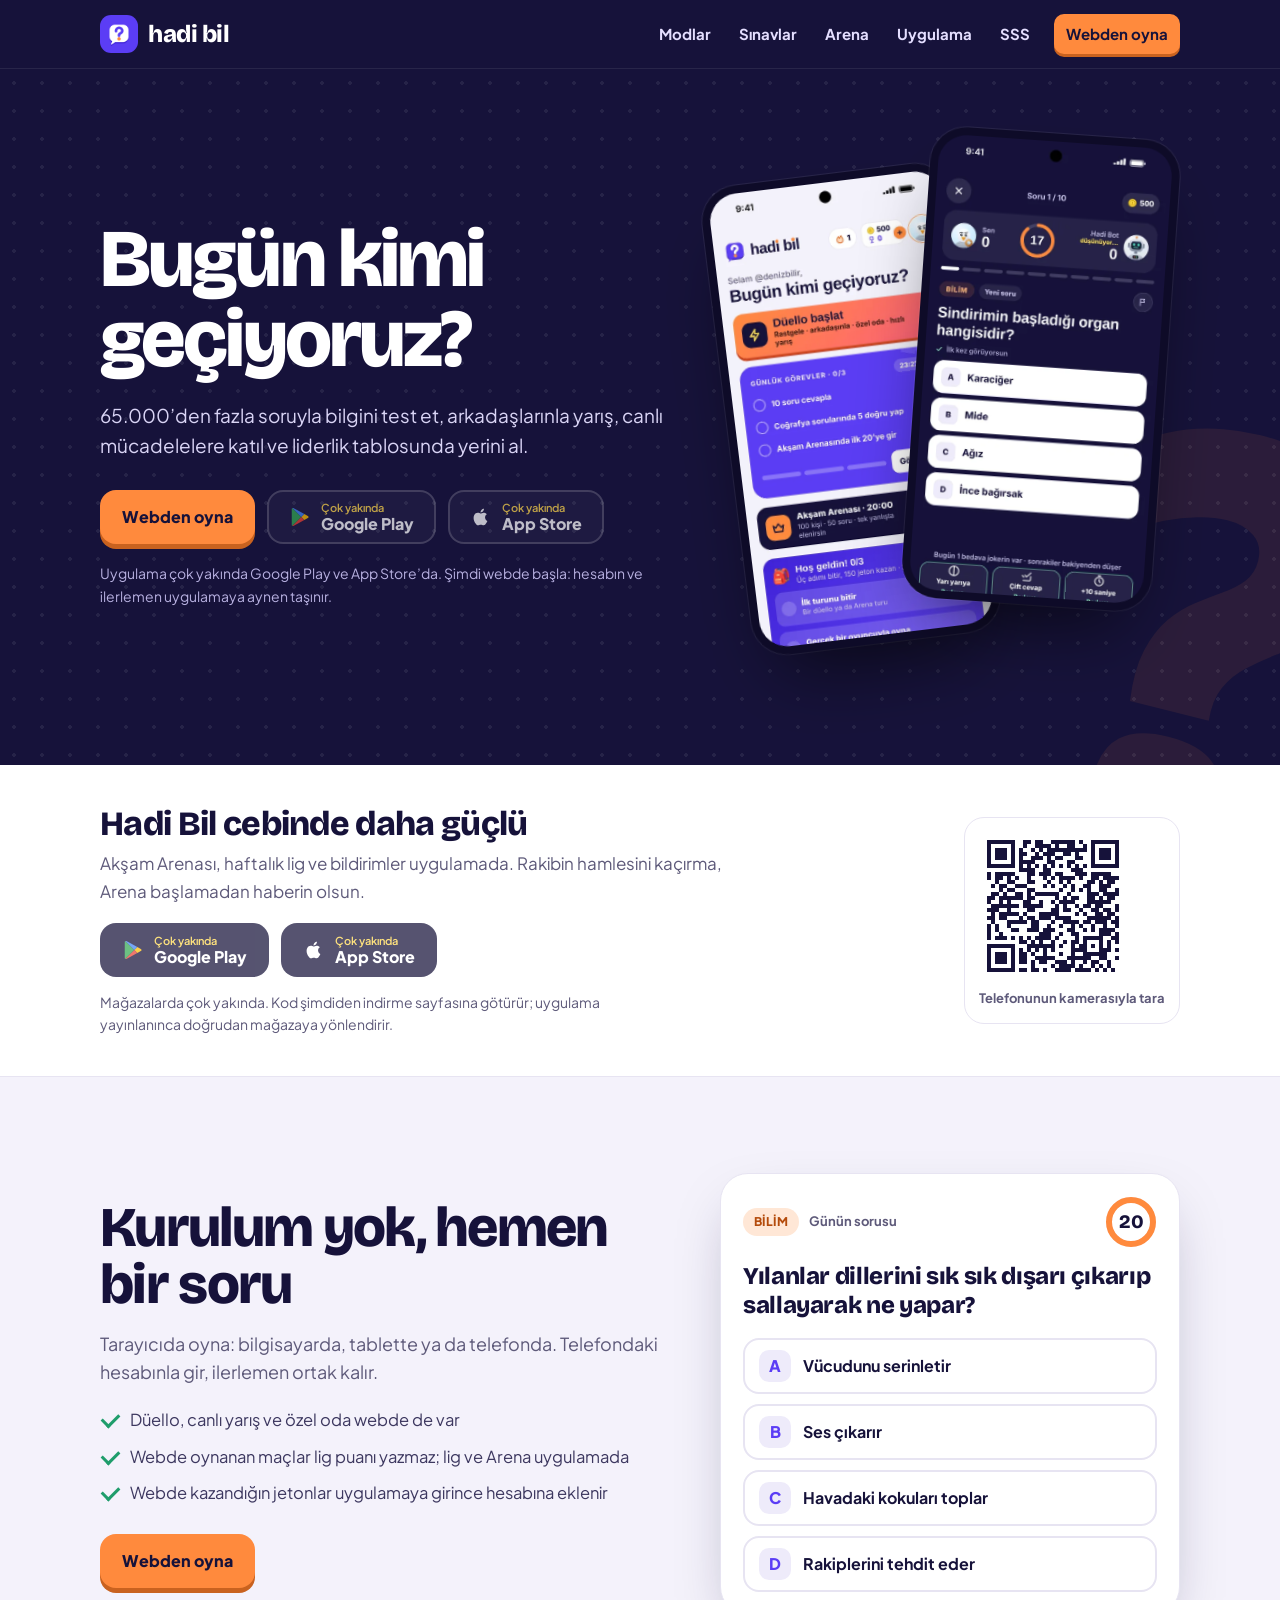
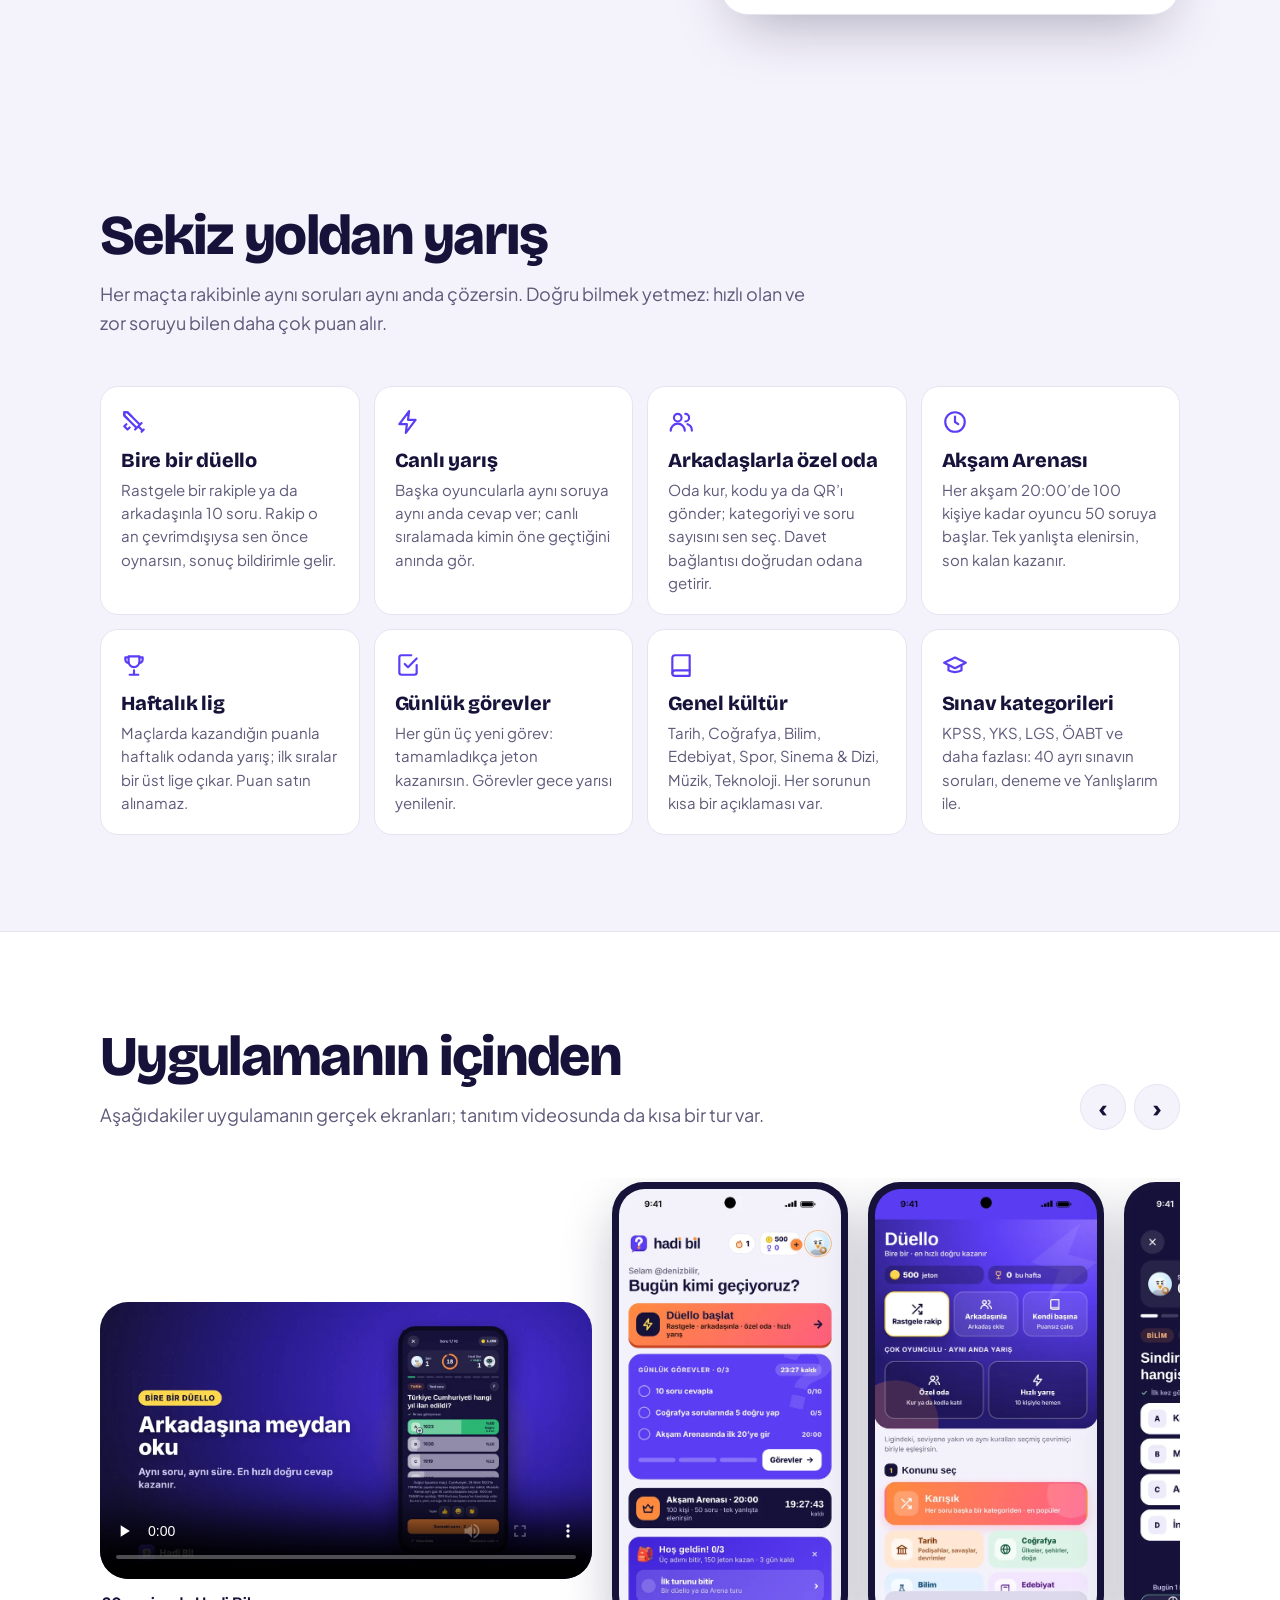
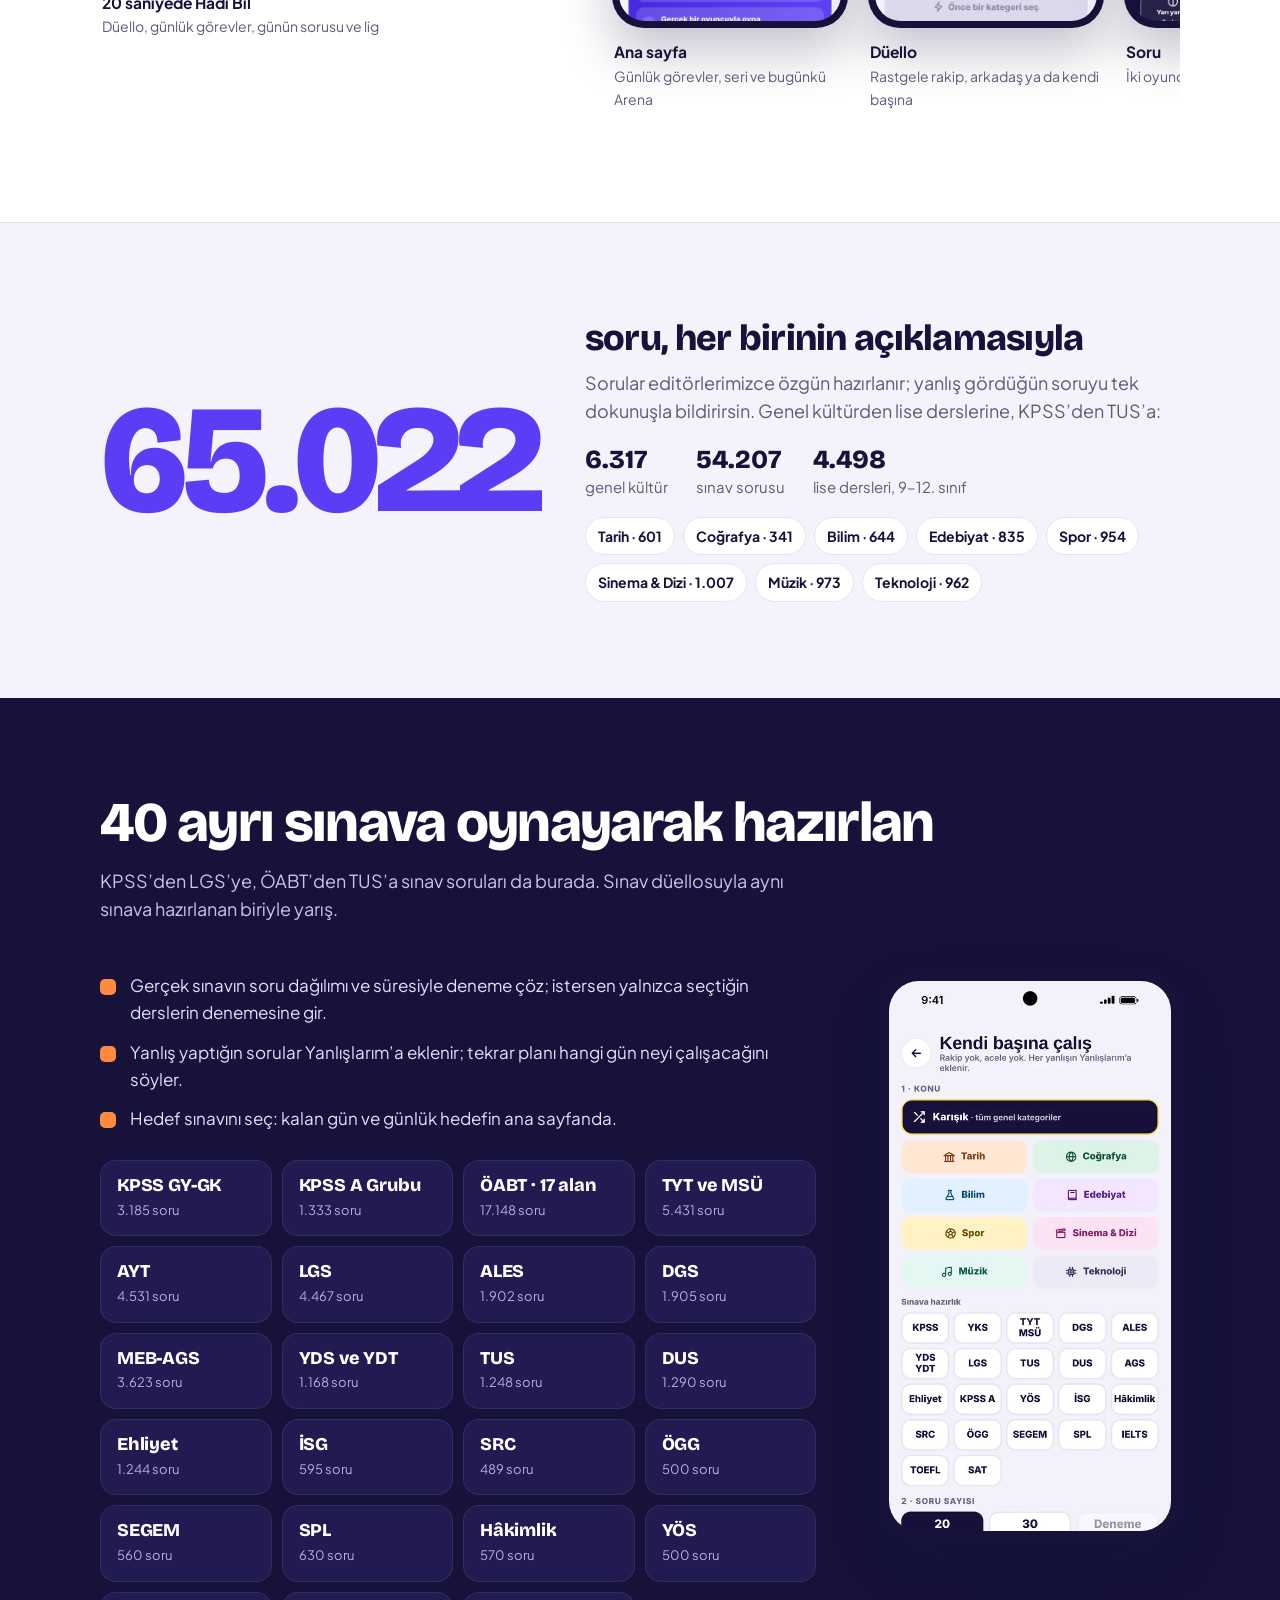
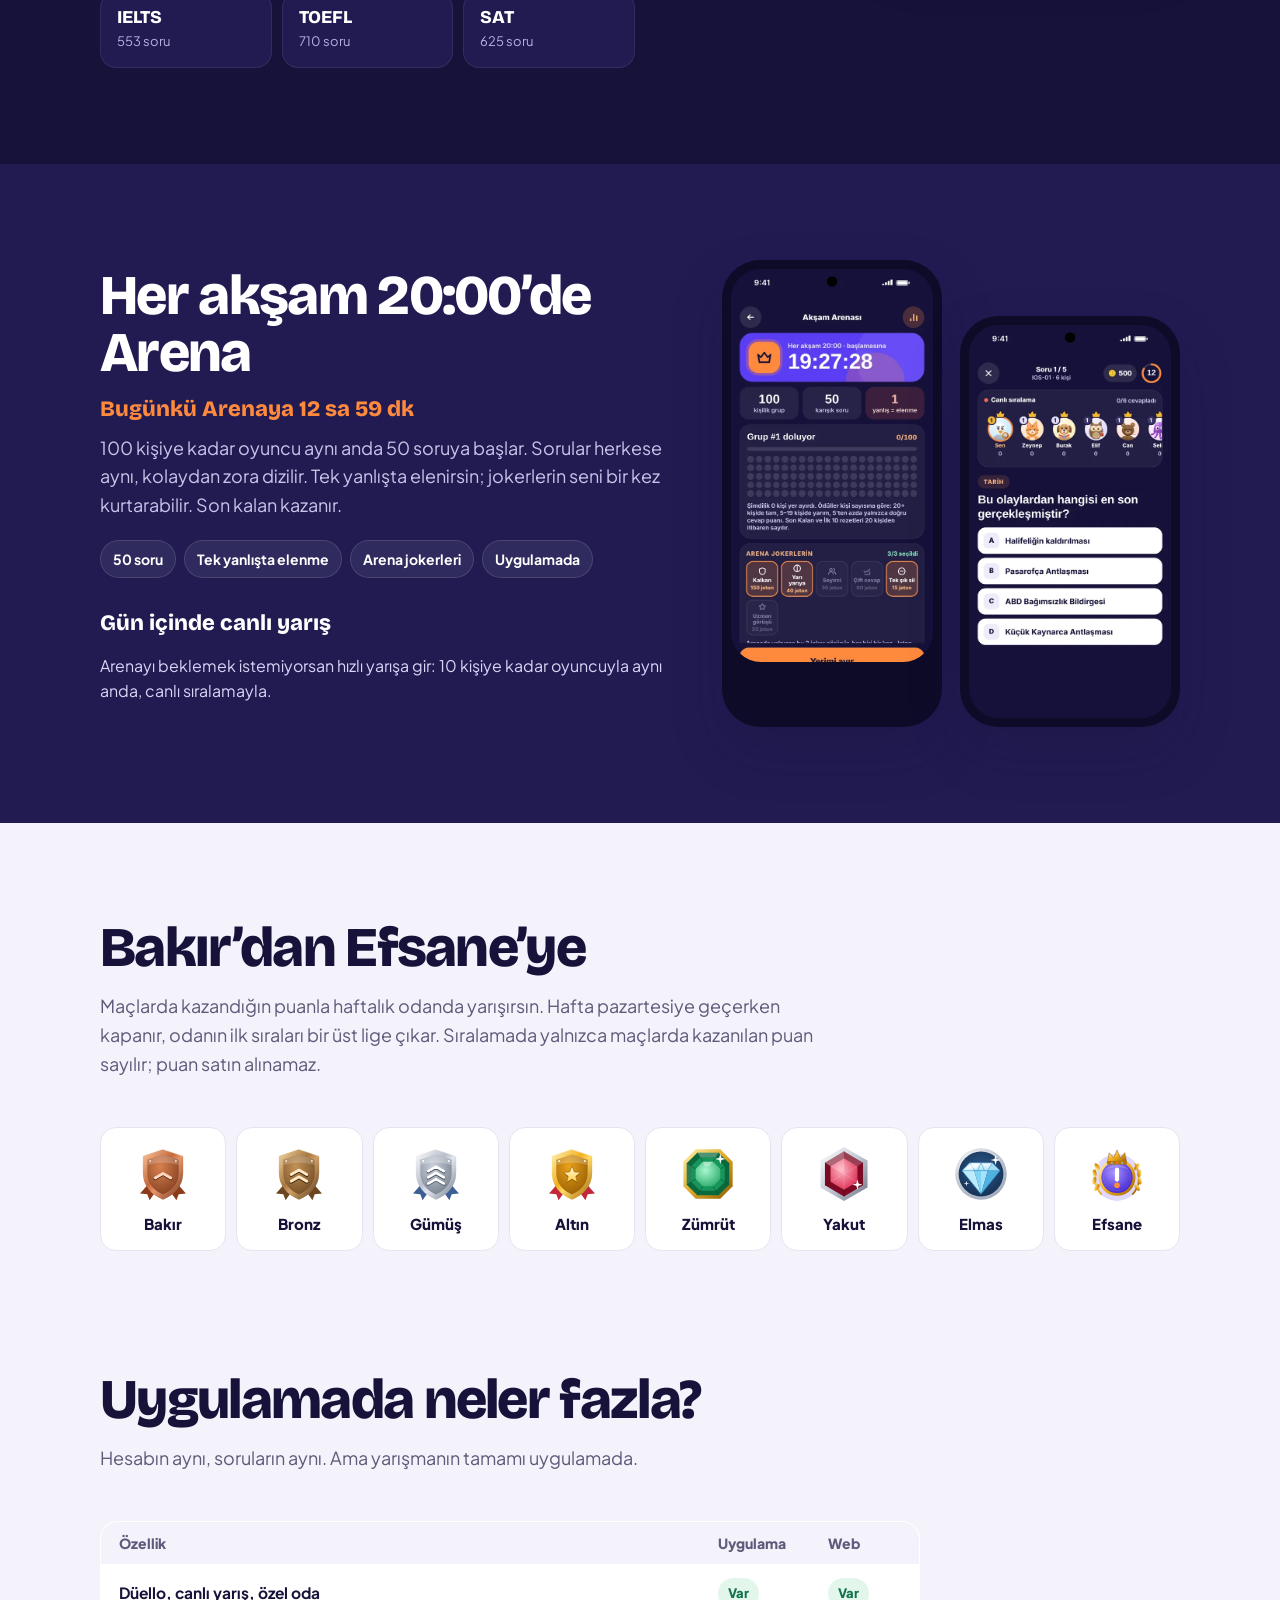
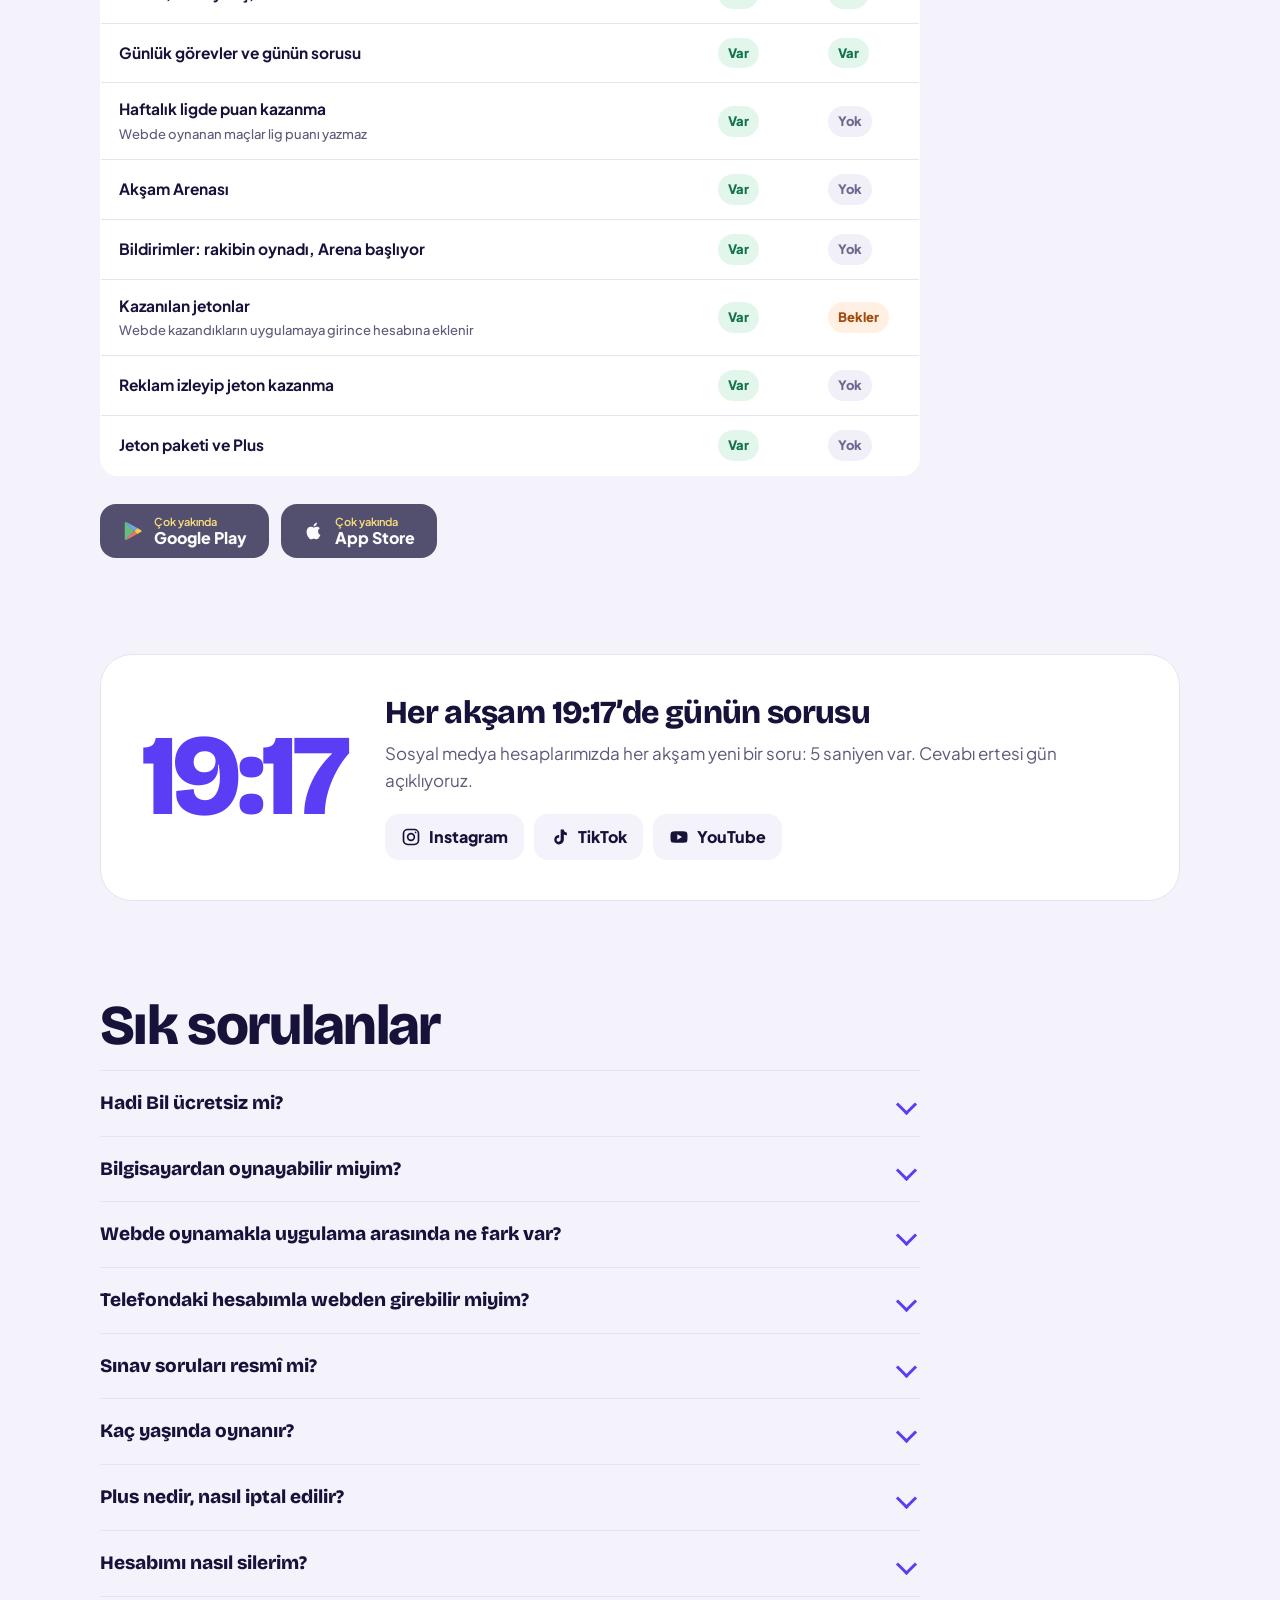
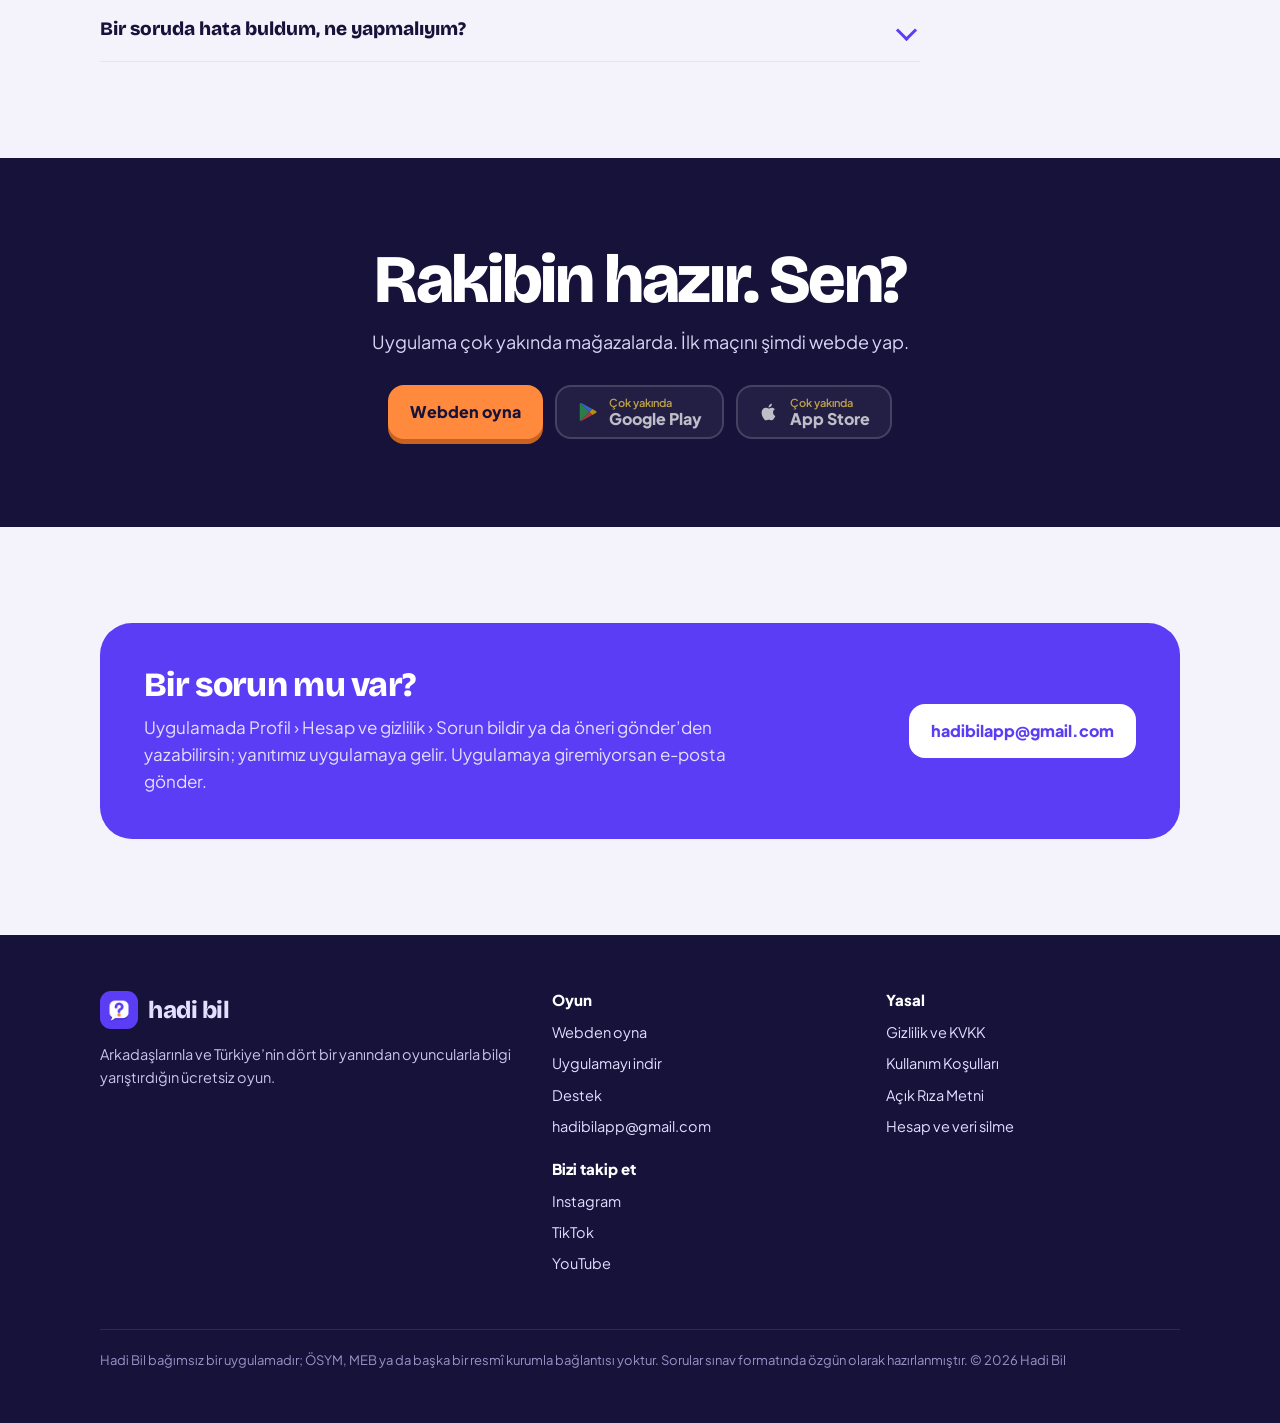
==== commit df1448f6: "Google Search Console doğrulama etiketi Co-Authored-By: Claude Opus 5.5 <noreply@anthropic.com> Clau" ====
--- a/index.html
+++ b/index.html
@@ -5,6 +5,7 @@
 <link rel="canonical" href="https://hadibilapp.com.tr/">
 <meta name="theme-color" content="#16123A">
 <meta name="referrer" content="strict-origin-when-cross-origin">
+<meta name="google-site-verification" content="zMwOBXOlJf3iXY28u-6_29m4ngrnqCrsaWf16YEdAy8">
 <link rel="icon" type="image/png" sizes="192x192" href="ikon-192.png"><link rel="apple-touch-icon" href="ikon-180.png">
 <meta property="og:type" content="website"><meta property="og:locale" content="tr_TR"><meta property="og:site_name" content="Hadi Bil">
 <meta property="og:title" content="Hadi Bil · Bugün kimi geçiyoruz?"><meta property="og:description" content="Arkadaşlarınla canlı bilgi yarışması: 65.000’den fazla genel kültür ve sınav sorusu, bire bir düello, özel oda, her akşam Arena. KPSS, TYT, LGS dahil 40 sınav. Ücretsiz; webden de oyna.">
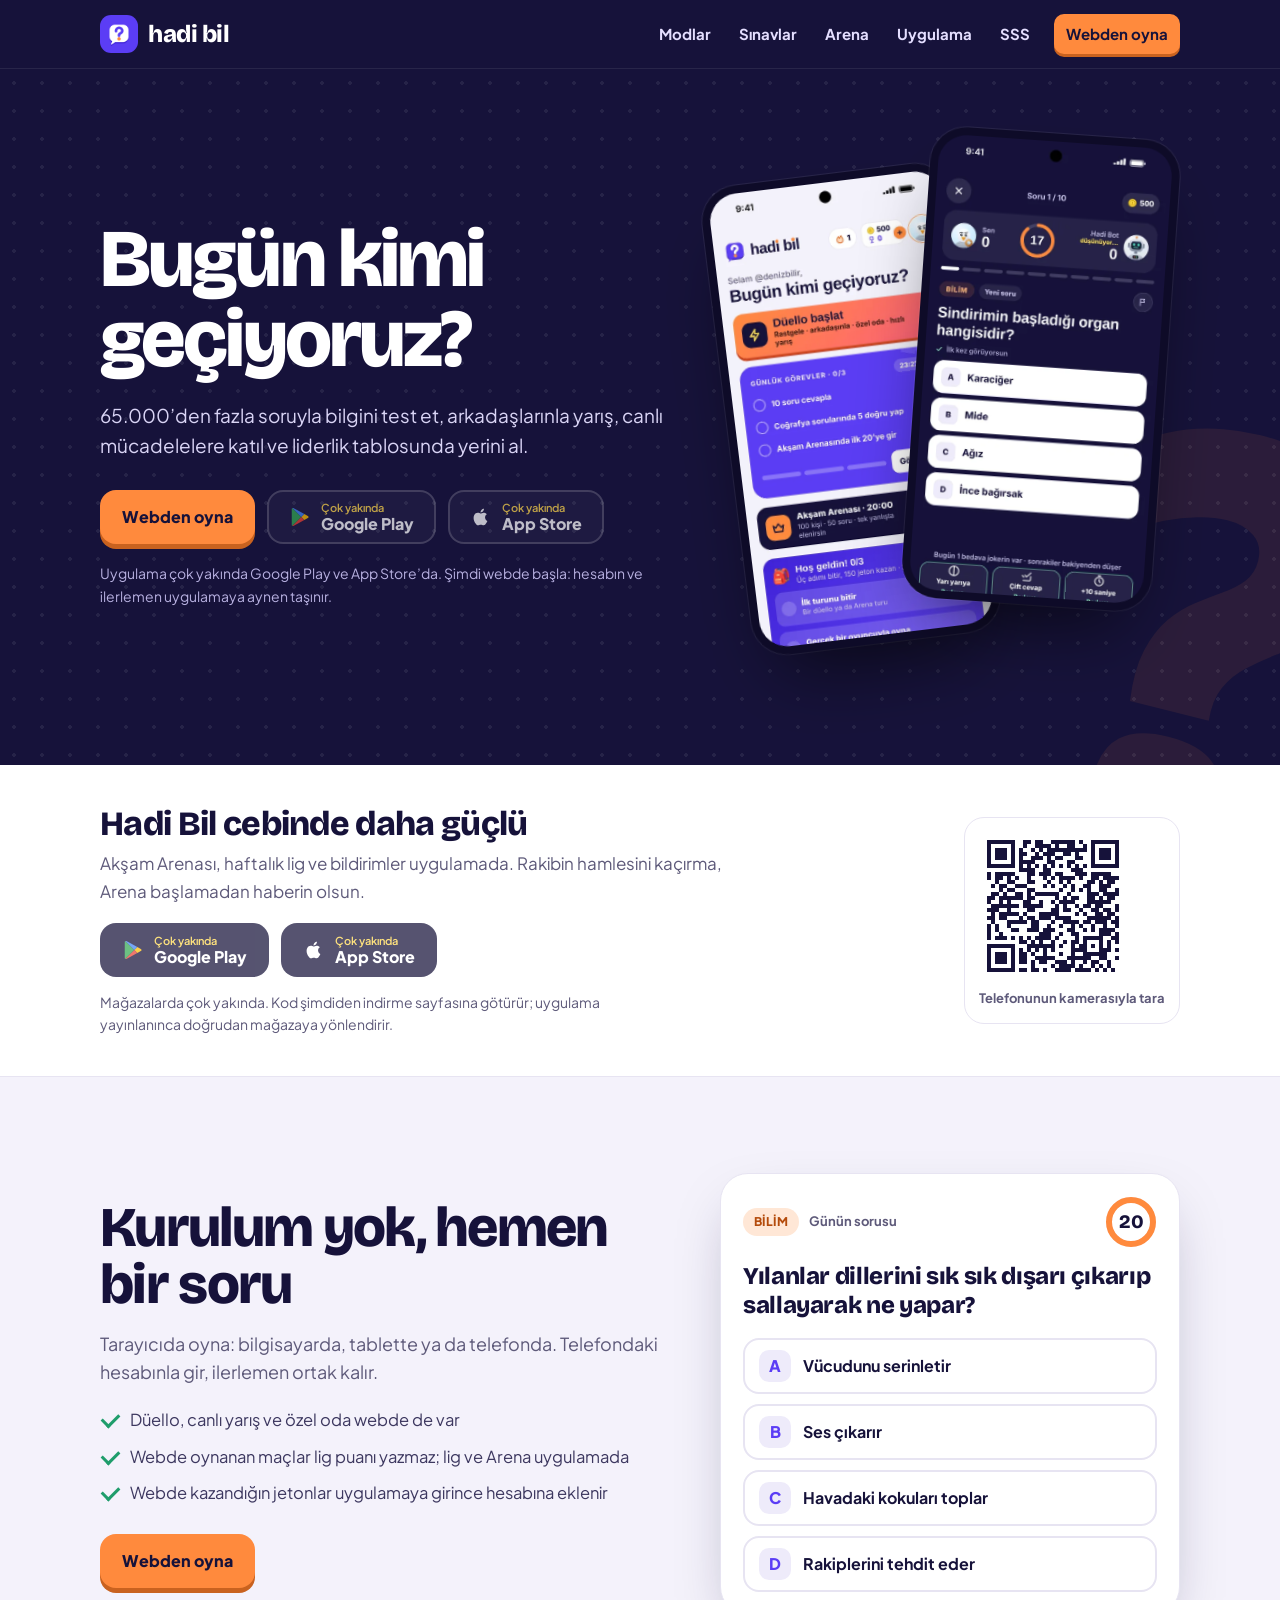
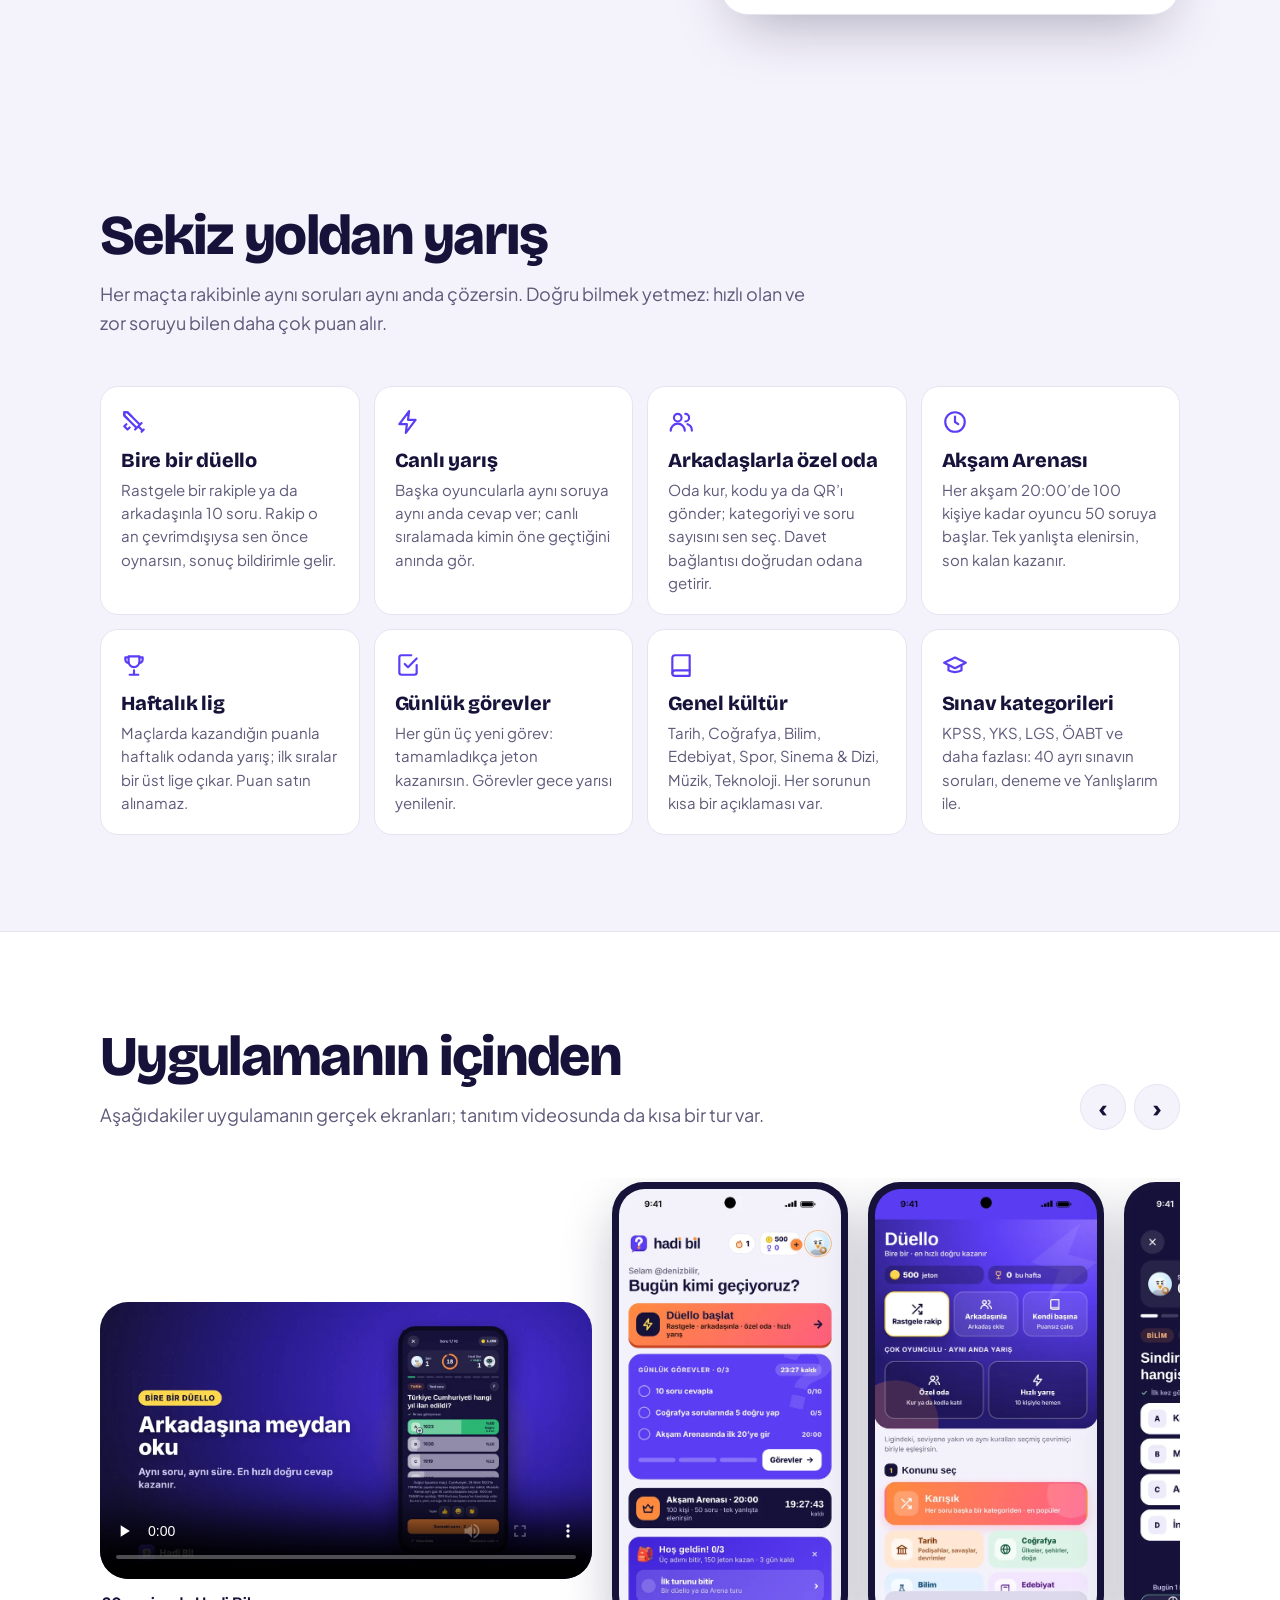
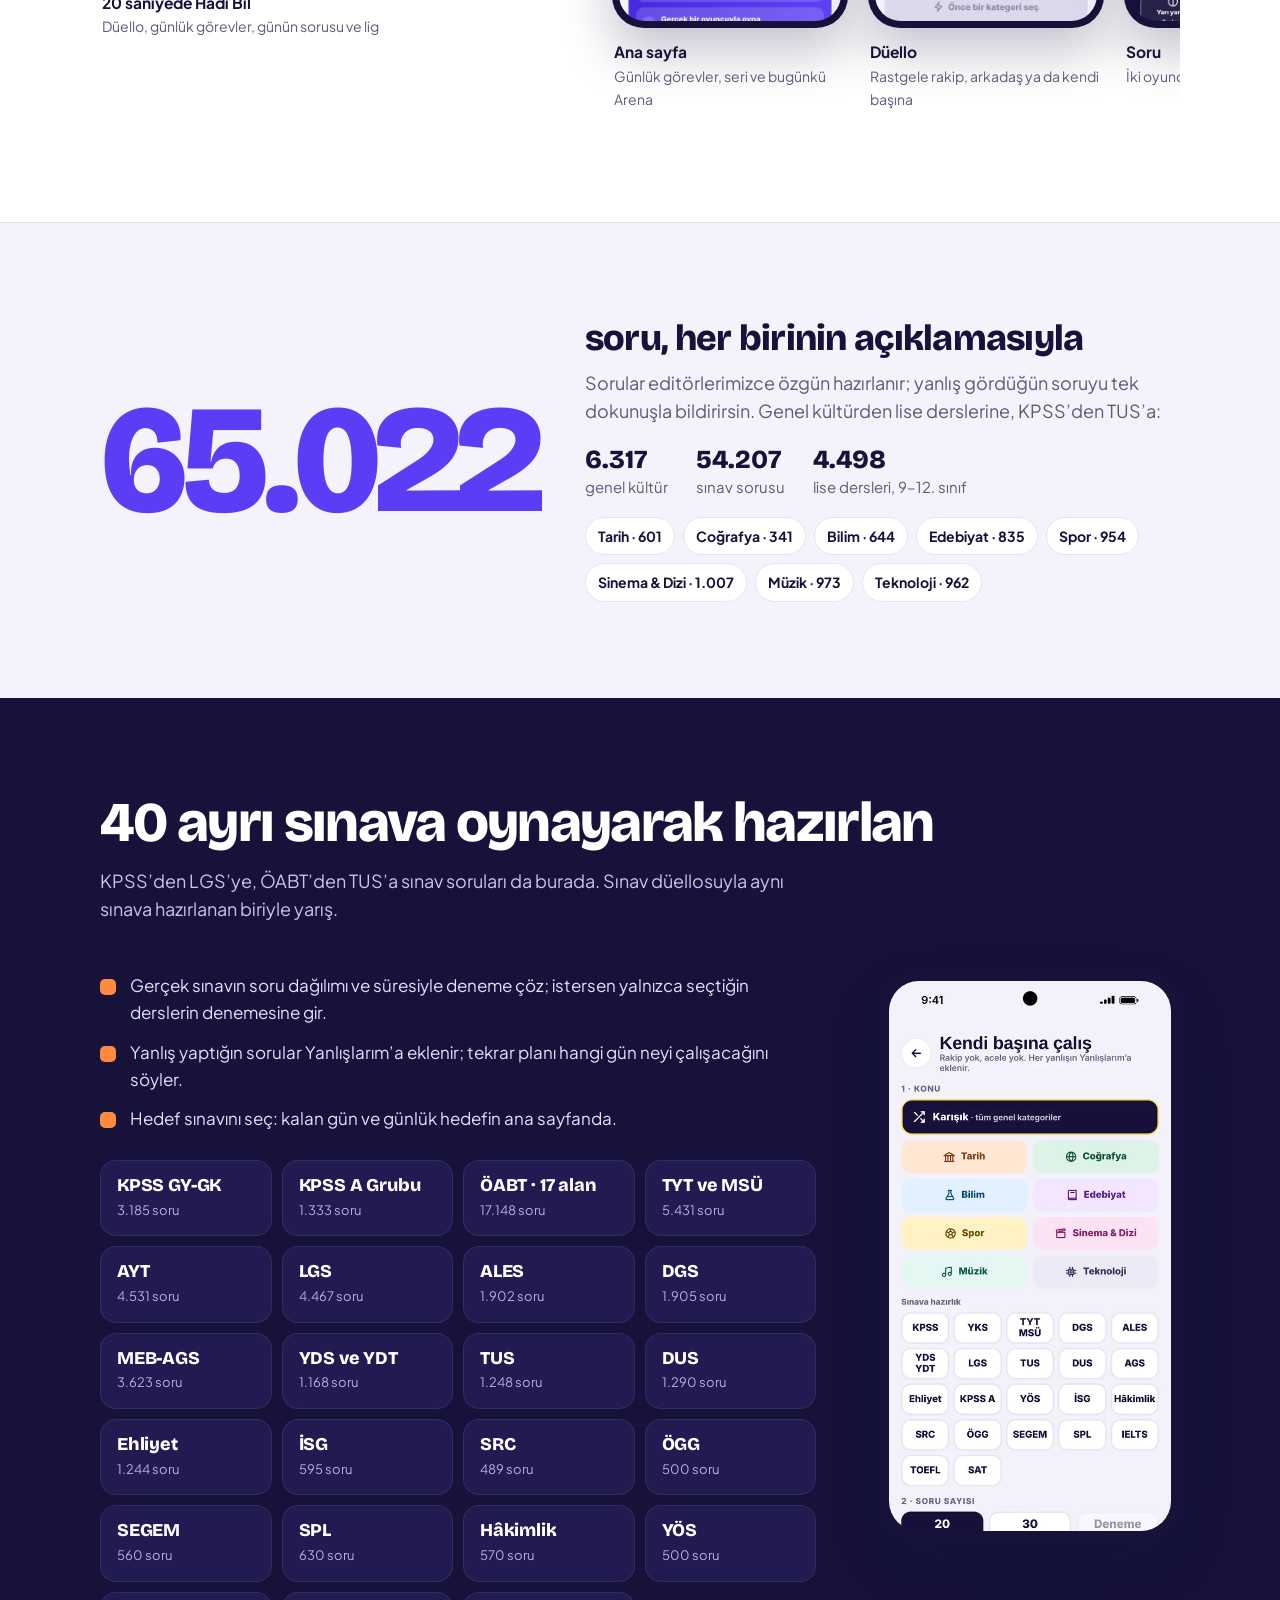
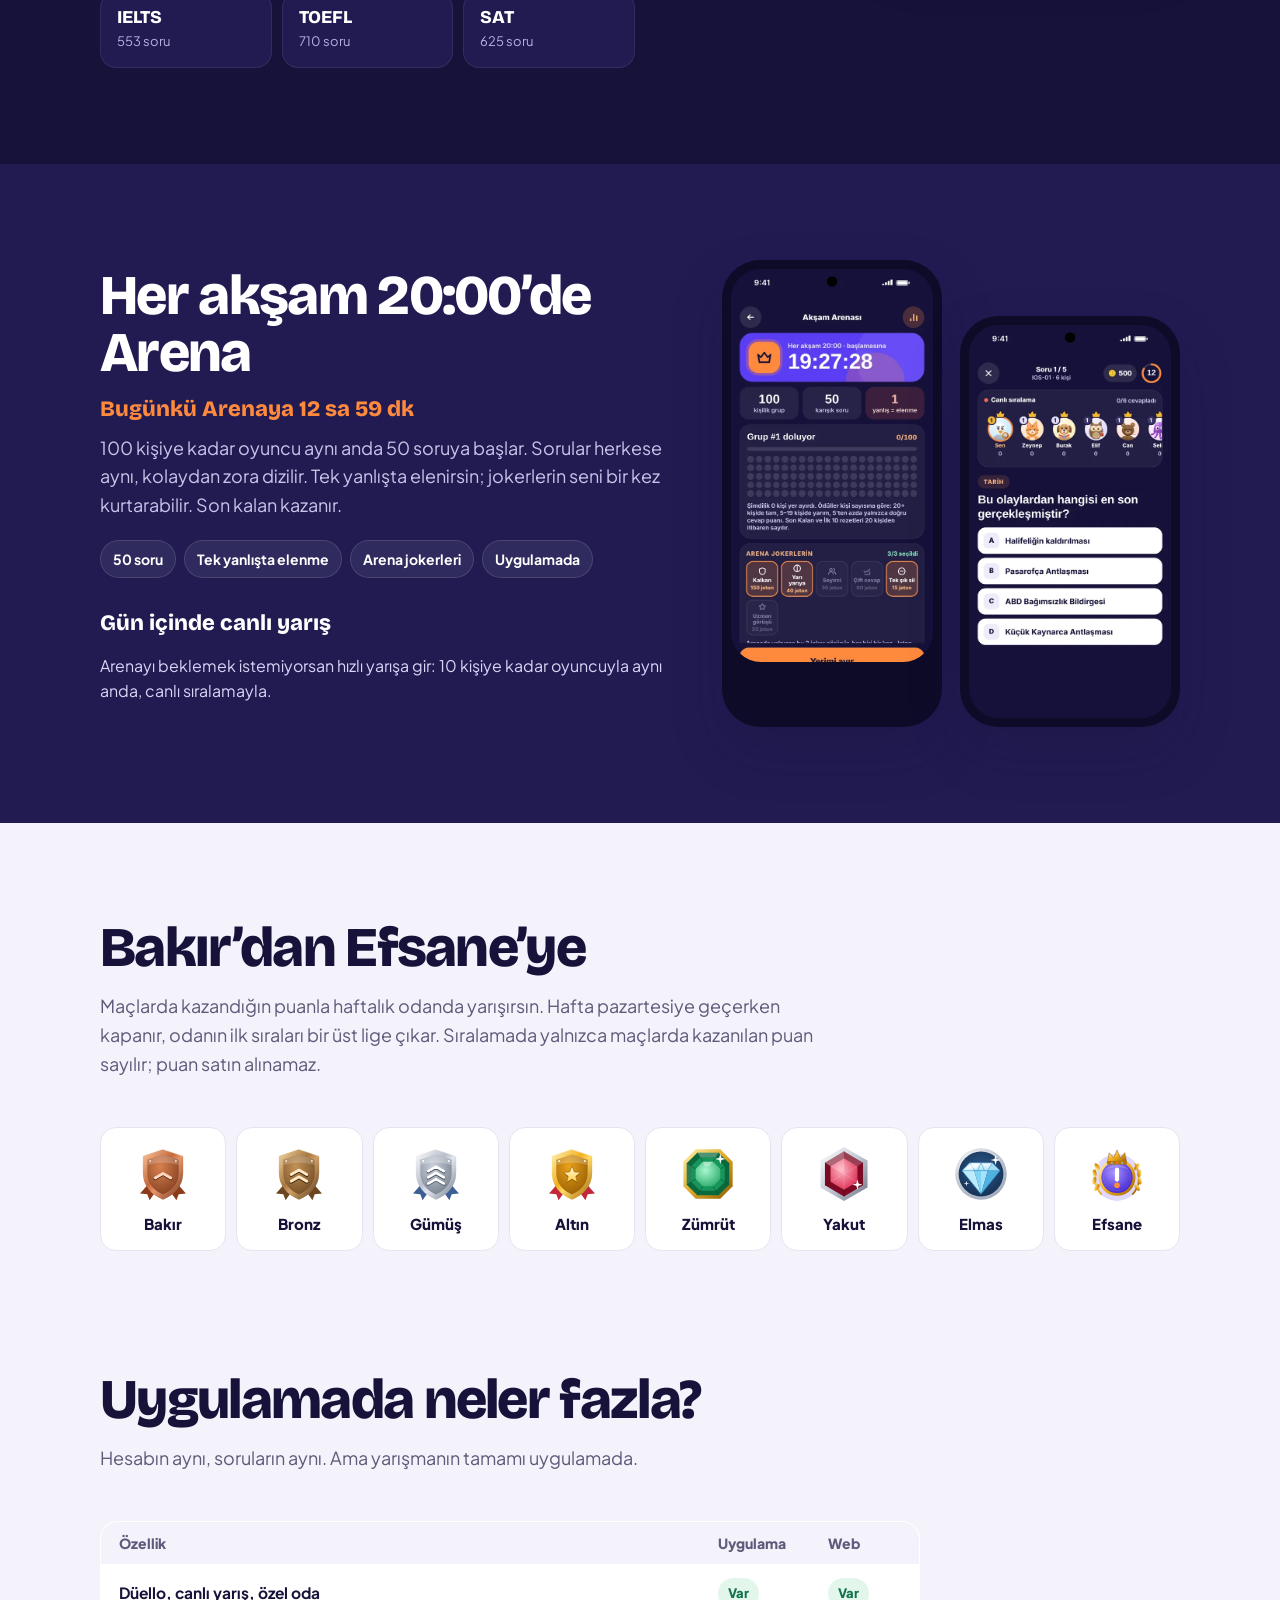
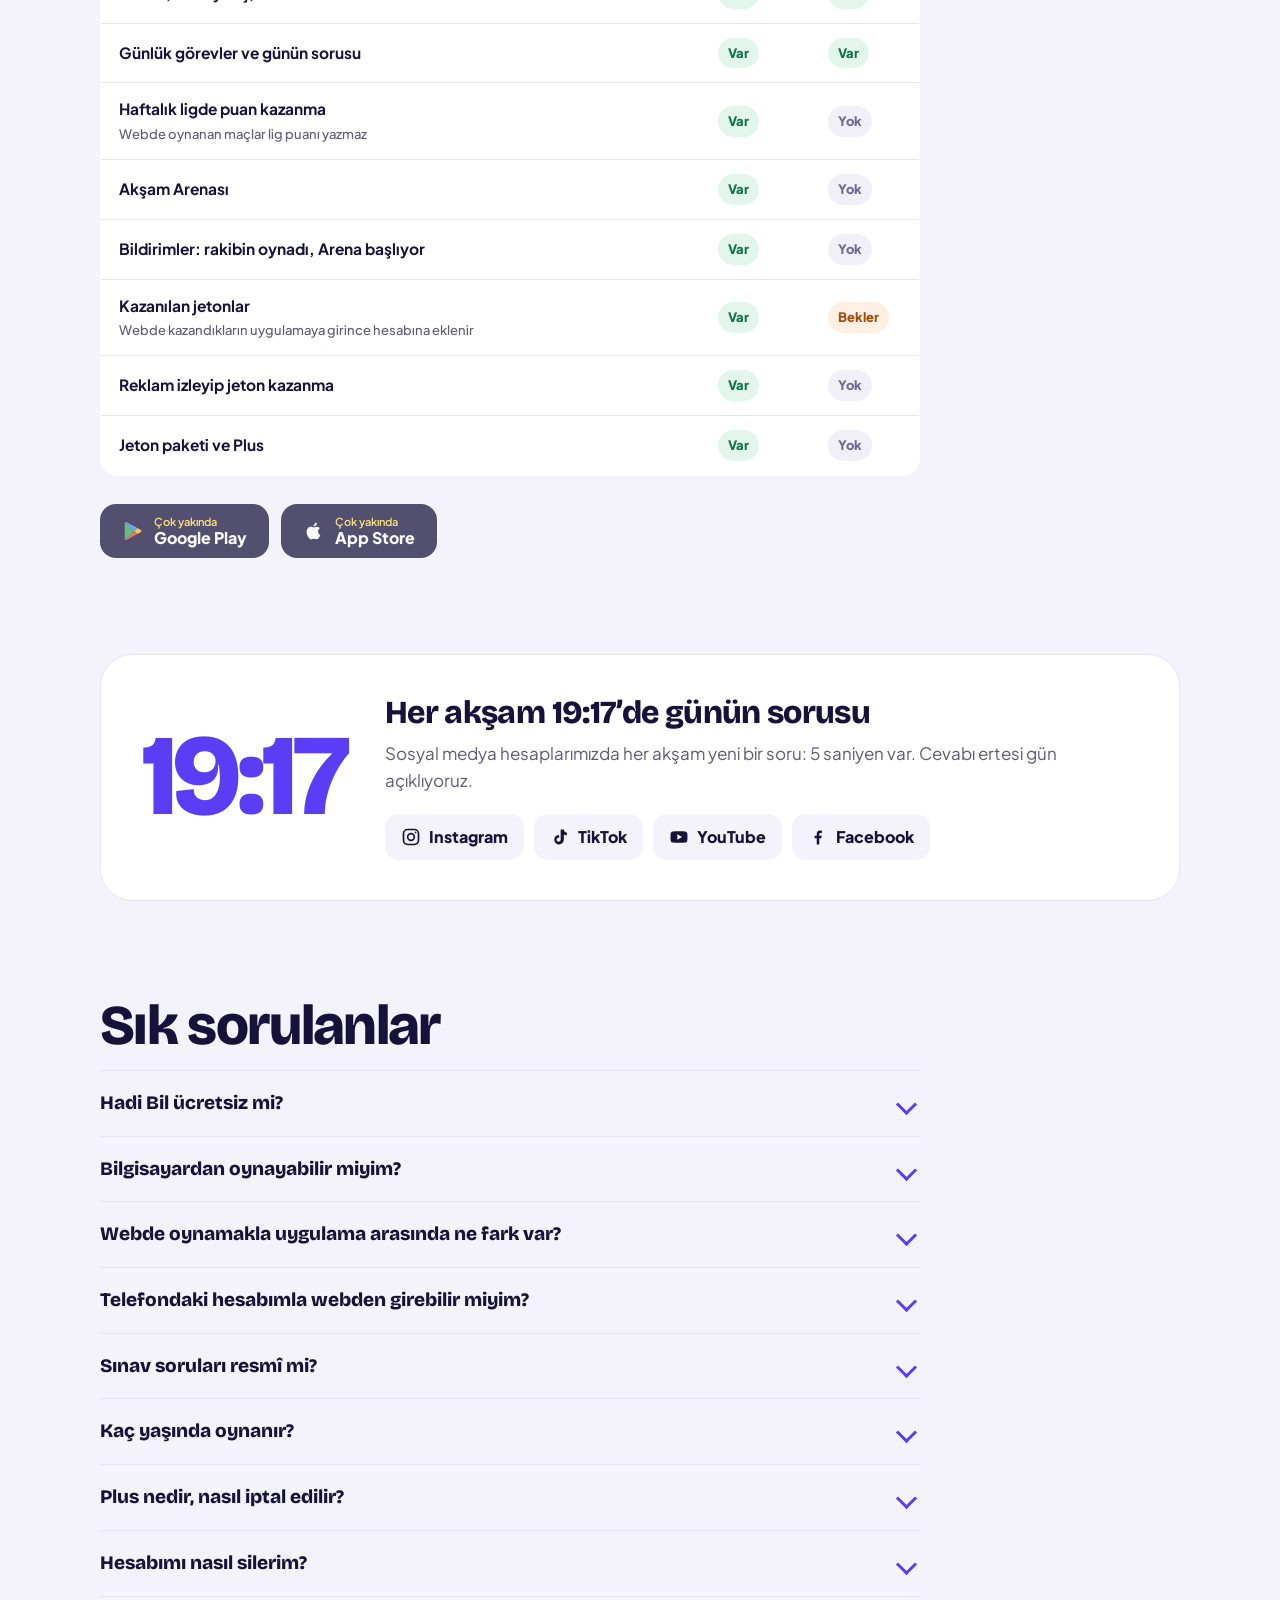
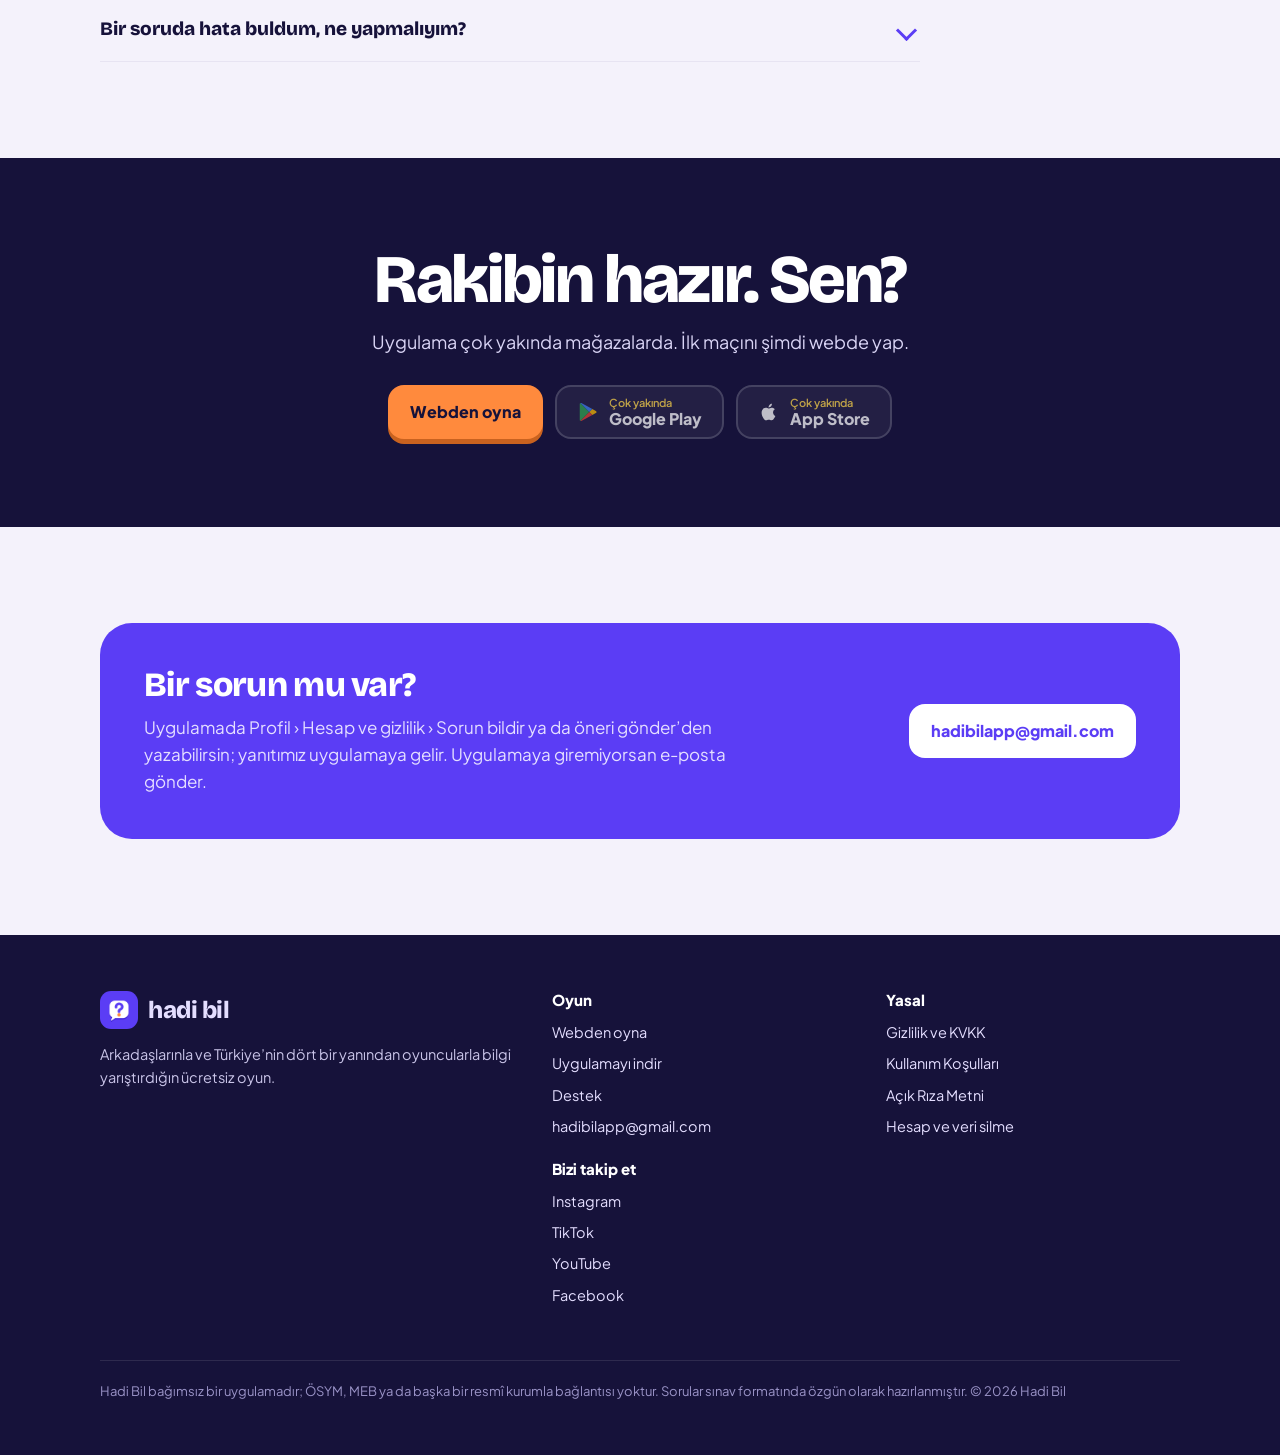
==== commit dd7c8fb9: "Facebook sayfası sosyal medya bağlantılarına eklendi Co-Authored-By: Claude Opus 5.5 <noreply@anthro" ====
--- a/index.html
+++ b/index.html
@@ -160,7 +160,7 @@
 <div class="saat" aria-hidden="true">19:17</div>
 <div><h2 id="aksam-bas">Her akşam 19:17’de günün sorusu</h2>
 <p>Sosyal medya hesaplarımızda her akşam yeni bir soru: 5 saniyen var. Cevabı ertesi gün açıklıyoruz.</p>
-<div class="sos"><a href="https://www.instagram.com/hadibilapp" target="_blank" rel="noopener me"><svg viewBox="0 0 24 24" width="20" height="20" fill="none" stroke="currentColor" stroke-width="2" aria-hidden="true"><rect x="3" y="3" width="18" height="18" rx="5"/><circle cx="12" cy="12" r="4"/><circle cx="17.5" cy="6.5" r="1" fill="currentColor" stroke="none"/></svg>Instagram<span class="gz"> (yeni sekmede açılır)</span></a><a href="https://www.tiktok.com/@hadibilapp" target="_blank" rel="noopener me"><svg viewBox="0 0 24 24" width="20" height="20" fill="currentColor" aria-hidden="true"><path d="M16.5 3c.3 2.2 1.6 3.6 3.8 3.8v3.1c-1.3.1-2.5-.3-3.7-1v6.2c0 3.6-3 6-6.2 5.8-3.6-.3-5.9-3.6-5.1-7 .6-2.6 3-4.4 5.7-4.2v3.2c-1.3-.3-2.7.4-3 1.7-.4 1.4.6 2.9 2.1 3 1.5.1 2.7-1 2.7-2.6V3h3.7z"/></svg>TikTok<span class="gz"> (yeni sekmede açılır)</span></a><a href="https://www.youtube.com/@hadibilapp" target="_blank" rel="noopener me"><svg viewBox="0 0 24 24" width="20" height="20" fill="currentColor" aria-hidden="true"><path d="M22 8.2c-.2-1.6-1-2.7-2.6-2.9C16.9 5 12 5 12 5s-4.9 0-7.4.3C3 5.5 2.2 6.6 2 8.2 1.8 9.5 1.8 12 1.8 12s0 2.5.2 3.8c.2 1.6 1 2.7 2.6 2.9 2.5.3 7.4.3 7.4.3s4.9 0 7.4-.3c1.6-.2 2.4-1.3 2.6-2.9.2-1.3.2-3.8.2-3.8s0-2.5-.2-3.8zM10 15.2V8.8l5.6 3.2-5.6 3.2z"/></svg>YouTube<span class="gz"> (yeni sekmede açılır)</span></a></div></div>
+<div class="sos"><a href="https://www.instagram.com/hadibilapp" target="_blank" rel="noopener me"><svg viewBox="0 0 24 24" width="20" height="20" fill="none" stroke="currentColor" stroke-width="2" aria-hidden="true"><rect x="3" y="3" width="18" height="18" rx="5"/><circle cx="12" cy="12" r="4"/><circle cx="17.5" cy="6.5" r="1" fill="currentColor" stroke="none"/></svg>Instagram<span class="gz"> (yeni sekmede açılır)</span></a><a href="https://www.tiktok.com/@hadibilapp" target="_blank" rel="noopener me"><svg viewBox="0 0 24 24" width="20" height="20" fill="currentColor" aria-hidden="true"><path d="M16.5 3c.3 2.2 1.6 3.6 3.8 3.8v3.1c-1.3.1-2.5-.3-3.7-1v6.2c0 3.6-3 6-6.2 5.8-3.6-.3-5.9-3.6-5.1-7 .6-2.6 3-4.4 5.7-4.2v3.2c-1.3-.3-2.7.4-3 1.7-.4 1.4.6 2.9 2.1 3 1.5.1 2.7-1 2.7-2.6V3h3.7z"/></svg>TikTok<span class="gz"> (yeni sekmede açılır)</span></a><a href="https://www.youtube.com/@hadibilapp" target="_blank" rel="noopener me"><svg viewBox="0 0 24 24" width="20" height="20" fill="currentColor" aria-hidden="true"><path d="M22 8.2c-.2-1.6-1-2.7-2.6-2.9C16.9 5 12 5 12 5s-4.9 0-7.4.3C3 5.5 2.2 6.6 2 8.2 1.8 9.5 1.8 12 1.8 12s0 2.5.2 3.8c.2 1.6 1 2.7 2.6 2.9 2.5.3 7.4.3 7.4.3s4.9 0 7.4-.3c1.6-.2 2.4-1.3 2.6-2.9.2-1.3.2-3.8.2-3.8s0-2.5-.2-3.8zM10 15.2V8.8l5.6 3.2-5.6 3.2z"/></svg>YouTube<span class="gz"> (yeni sekmede açılır)</span></a><a href="https://www.facebook.com/hadibilapp" target="_blank" rel="noopener me"><svg viewBox="0 0 24 24" width="20" height="20" fill="currentColor" aria-hidden="true"><path d="M13.5 21v-7.5h2.6l.4-3h-3V8.6c0-.9.3-1.5 1.6-1.5h1.6V4.4c-.3 0-1.2-.1-2.3-.1-2.3 0-3.9 1.4-3.9 4v2.2H7.9v3h2.6V21z"/></svg>Facebook<span class="gz"> (yeni sekmede açılır)</span></a></div></div>
 </div>
 </div></section>
 
@@ -189,13 +189,14 @@
 <div><a class="marka" href="./" style="margin-bottom:14px"><img src="ikon-192.png" alt="" width="38" height="38">hadi bil</a>
 <p style="margin:0;max-width:30em">Arkadaşlarınla ve Türkiye’nin dört bir yanından oyuncularla bilgi yarıştırdığın ücretsiz oyun.</p></div>
 <div><h3>Oyun</h3><ul><li><a href="oyna/">Webden oyna</a></li><li><a href="indir.html">Uygulamayı indir</a></li><li><a href="./#destek">Destek</a></li><li><a href="mailto:hadibilapp@gmail.com">hadibilapp@gmail.com</a></li></ul>
-<h3 style="margin-top:22px">Bizi takip et</h3><ul><li><a href="https://www.instagram.com/hadibilapp" target="_blank" rel="noopener me">Instagram<span class="gz"> (yeni sekmede açılır)</span></a></li><li><a href="https://www.tiktok.com/@hadibilapp" target="_blank" rel="noopener me">TikTok<span class="gz"> (yeni sekmede açılır)</span></a></li><li><a href="https://www.youtube.com/@hadibilapp" target="_blank" rel="noopener me">YouTube<span class="gz"> (yeni sekmede açılır)</span></a></li></ul></div>
+<h3 style="margin-top:22px">Bizi takip et</h3><ul><li><a href="https://www.instagram.com/hadibilapp" target="_blank" rel="noopener me">Instagram<span class="gz"> (yeni sekmede açılır)</span></a></li><li><a href="https://www.tiktok.com/@hadibilapp" target="_blank" rel="noopener me">TikTok<span class="gz"> (yeni sekmede açılır)</span></a></li><li><a href="https://www.youtube.com/@hadibilapp" target="_blank" rel="noopener me">YouTube<span class="gz"> (yeni sekmede açılır)</span></a></li><li><a href="https://www.facebook.com/hadibilapp" target="_blank" rel="noopener me">Facebook<span class="gz"> (yeni sekmede açılır)</span></a></li></ul></div>
 <div><h3>Yasal</h3><ul><li><a href="gizlilik.html">Gizlilik ve KVKK</a></li><li><a href="kosullar.html">Kullanım Koşulları</a></li><li><a href="acik-riza.html">Açık Rıza Metni</a></li><li><a href="hesap-silme.html">Hesap ve veri silme</a></li></ul></div>
 <p class="kucuk">Hadi Bil bağımsız bir uygulamadır; ÖSYM, MEB ya da başka bir resmî kurumla bağlantısı yoktur. Sorular sınav formatında özgün olarak hazırlanmıştır. © 2026 Hadi Bil</p>
 </div></footer>
 <script type="application/ld+json">{"@context":"https://schema.org","@type":"MobileApplication","name":"Hadi Bil","operatingSystem":"Android, iOS, Web","applicationCategory":"GameApplication","inLanguage":"tr","url":"https://hadibilapp.com.tr/","image":"https://hadibilapp.com.tr/og.png","description":"Bilgi yarışması: düello, canlı yarış, Akşam Arenası, haftalık lig ve sınav soruları.","offers":{"@type":"Offer","price":"0","priceCurrency":"TRY"}}</script>
 <script type="application/ld+json">{"@context":"https://schema.org","@type":"FAQPage","mainEntity":[{"@type":"Question","name":"Hadi Bil ücretsiz mi?","acceptedAnswer":{"@type":"Answer","text":"Evet. Hadi Bil’i indirmek ve oynamak ücretsiz; uygulama reklam içerir. İstersen uygulama içinden jeton paketi alabilir ya da reklamsız oynamak, her gün jeton kazanmak ve sınırsız deneme çözmek için Plus’a geçebilirsin. Oyunda gerçek para ya da para değeri olan ödül kazanılmaz."}},{"@type":"Question","name":"Bilgisayardan oynayabilir miyim?","acceptedAnswer":{"@type":"Answer","text":"Evet, hadibilapp.com.tr/oyna adresinden tarayıcıda oynayabilirsin; telefonda ana ekrana da ekleyebilirsin. Webde satın alma yok, jeton ve Plus yalnızca uygulamadan alınır; aldıkların webde de geçerli olur."}},{"@type":"Question","name":"Webde oynamakla uygulama arasında ne fark var?","acceptedAnswer":{"@type":"Answer","text":"Hesabın ve soruların aynı. Webde düello, canlı yarış ve özel oda var; ama webde oynanan maçlar lig puanı yazmaz, Akşam Arenası ve bildirimler yalnızca uygulamada. Webde kazandığın jetonlar uygulamaya girince hesabına eklenir."}},{"@type":"Question","name":"Telefondaki hesabımla webden girebilir miyim?","acceptedAnswer":{"@type":"Answer","text":"Hesabına Google bağlıysan evet: webde “Google ile devam et” ile gir, ilerlemen aynen gelir. Hesabın aynı anda tek cihazda açık kalır; webden girince telefondaki oturumun kapanır. Yalnızca Apple ile girdiysen önce uygulamada Hesap ekranından Google’ı bağla."}},{"@type":"Question","name":"Sınav soruları resmî mi?","acceptedAnswer":{"@type":"Answer","text":"Hayır. Hadi Bil bağımsız bir uygulamadır; ÖSYM, MEB ya da başka bir resmî kurumla bağlantısı yoktur. Sorular sınavların konu ve formatına uygun olarak özgün hazırlanır, her sorunun açıklaması vardır."}},{"@type":"Question","name":"Kaç yaşında oynanır?","acceptedAnswer":{"@type":"Answer","text":"13 yaş ve üstü. 13–17 yaş arasındaki oyuncular için genç modu kendiliğinden açılır: gerçek ad diğer oyunculara gösterilmez, kişiselleştirilmiş reklam gösterilmez ve harcama sınırı uygulanır."}},{"@type":"Question","name":"Plus nedir, nasıl iptal edilir?","acceptedAnswer":{"@type":"Answer","text":"Plus aylık ya da yıllık bir abonelik: reklamsız oyun, her gün jeton, düelloda günde 2 bedava joker, sınırsız deneme ve ders istatistiği. Aylık Plus ilk kez 7 gün ücretsiz denenebilir. İptal için Android’de Google Play › Ödemeler ve abonelikler › Abonelikler’e, iPhone’da Ayarlar › adın › Abonelikler’e git."}},{"@type":"Question","name":"Hesabımı nasıl silerim?","acceptedAnswer":{"@type":"Answer","text":"Uygulamada profil › Hesap ve gizlilik › Hesabımı sil. Uygulamaya giremiyorsan hesap silme sayfasındaki adımları izle. 30 gün içinde vazgeçebilirsin."}},{"@type":"Question","name":"Bir soruda hata buldum, ne yapmalıyım?","acceptedAnswer":{"@type":"Answer","text":"Soru ekranındaki bayrak simgesine dokunup hatayı seç; editörlerimiz bakar ve soruyu düzeltir. İstersen hadibilapp@gmail.com adresine de yazabilirsin."}}]}</script>
 <script type="application/ld+json">{"@context":"https://schema.org","@type":"VideoObject","name":"Hadi Bil tanıtım videosu","description":"Düello, günlük görevler, günün sorusu ve lig: Hadi Bil bilgi yarışmasının kısa tanıtımı.","thumbnailUrl":"https://hadibilapp.com.tr/tanitim.webp","contentUrl":"https://hadibilapp.com.tr/tanitim.mp4","uploadDate":"2026-11-22","duration":"PT21S","inLanguage":"tr"}</script>
+<script type="application/ld+json">{"@context":"https://schema.org","@type":"Organization","name":"Hadi Bil","url":"https://hadibilapp.com.tr/","logo":"https://hadibilapp.com.tr/ikon-512.png","email":"hadibilapp@gmail.com","sameAs":["https://www.instagram.com/hadibilapp","https://www.tiktok.com/@hadibilapp","https://www.youtube.com/@hadibilapp","https://www.facebook.com/hadibilapp"]}</script>
 <script>
 (function () {
   var S = [{"k":"Tarih","s":"Kartacalı hangi komutan filleriyle birlikte Alpler’i aşarak İtalya’ya girmiştir?","c":["Hannibal","Hamilkar","Scipio","Spartaküs"]},{"k":"Tarih","s":"Galata Kulesi’ni 14. yüzyılda inşa edenler kimlerdir?","c":["Cenevizliler","Venedikliler","Osmanlılar","Bizanslılar"]},{"k":"Tarih","s":"Ayasofya ilk olarak hangi amaçla inşa edilmiştir?","c":["Kilise","Saray","Kütüphane","Hamam"]},{"k":"Tarih","s":"Amerika kıtası adını hangi kâşiften almıştır?","c":["Amerigo Vespucci","Kristof Kolomb","Ferdinand Macellan","Vasco da Gama"]},{"k":"Tarih","s":"İtalya’daki Pisa Kulesi neden eğiktir?","c":["Zemininin yumuşak olması","Bilerek eğik tasarlanması","Bir bombardıman","Bir yıldırım düşmesi"]},{"k":"Coğrafya","s":"İstanbul’daki Adalar’ın (Prens Adaları) en büyüğü hangisidir?","c":["Büyükada","Heybeliada","Burgazada","Kınalıada"]},{"k":"Coğrafya","s":"MS 79 yılında Pompeii kentini küller altında bırakan volkan hangisidir?","c":["Vezüv","Etna","Stromboli","Hekla"]},{"k":"Coğrafya","s":"Dünyanın en küçük okyanusu hangisidir?","c":["Arktik Okyanusu","Hint Okyanusu","Güney Okyanusu","Atlas Okyanusu"]},{"k":"Bilim","s":"Halley kuyruklu yıldızı Dünya’dan yaklaşık kaç yılda bir görülür?","c":["76","50","100","120"]},{"k":"Bilim","s":"Yılanlar dillerini sık sık dışarı çıkarıp sallayarak ne yapar?","c":["Havadaki kokuları toplar","Rakiplerini tehdit eder","Vücudunu serinletir","Ses çıkarır"]},{"k":"Bilim","s":"Aşı sayesinde dünyadan tamamen silinen ilk insan hastalığı hangisidir?","c":["Çiçek hastalığı","Çocuk felci","Kızamık","Sıtma"]},{"k":"Bilim","s":"Bronz esas olarak bakırın hangi metalle alaşımıdır?","c":["Kalay","Çinko","Demir","Kurşun"]},{"k":"Edebiyat","s":"İnsan dışındaki varlıklara insan özellikleri yükleme sanatına ne ad verilir?","c":["Teşhis","Tezat","Mübalağa","Tenasüp"]},{"k":"Edebiyat","s":"Türk masalları çoğunlukla gökten kaç elma düştüğü söylenerek biter?","c":["Üç","Bir","İki","Yedi"]},{"k":"Edebiyat","s":"“Winnie the Pooh” kitaplarının yazarı kimdir?","c":["A. A. Milne","Beatrix Potter","Kenneth Grahame","Lewis Carroll"]},{"k":"Spor","s":"Türkiye Kadın Milli Voleybol Takımı hangi lakapla anılır?","c":["Filenin Sultanları","Ay-Yıldızlılar","12 Dev Adam","Bizim Çocuklar"]},{"k":"Spor","s":"Türkiye Kadın Milli Basketbol Takımı hangi lakapla anılır?","c":["Potanın Perileri","Filenin Sultanları","Ay-Yıldızlılar","12 Dev Adam"]},{"k":"Spor","s":"Ayrton Senna üç dünya şampiyonluğunu hangi takımla kazandı?","c":["McLaren","Ferrari","Williams","Lotus"]},{"k":"Sinema & Dizi","s":"Disney’in “Uyuyan Güzel” (1959) filminde prensesin adı nedir?","c":["Aurora","Belle","Jasmine","Ariel"]},{"k":"Sinema & Dizi","s":"“Yüzüklerin Efendisi” üçlemesinde elf okçu Legolas’ı kim canlandırdı?","c":["Orlando Bloom","Elijah Wood","Viggo Mortensen","Dominic Monaghan"]},{"k":"Müzik","s":"“Madama Butterfly” ve “Tosca” operalarının bestecisi kimdir?","c":["Puccini","Verdi","Mozart","Bizet"]},{"k":"Müzik","s":"Müzikte “presto” tempo terimi ne anlama gelir?","c":["Çok hızlı","Ağır","Orta hızda","Giderek yavaşlayarak"]},{"k":"Teknoloji","s":"“Google” adı hangi matematiksel terimden esinlenilerek konmuştur?","c":["Googol","Gigabit","Logaritma","Algoritma"]},{"k":"Teknoloji","s":"“GPU” kısaltması neyin karşılığıdır?","c":["Grafik İşlem Birimi","Genel Program Birimi","Küresel Güç Ünitesi","Grafik Pil Ünitesi"]}];
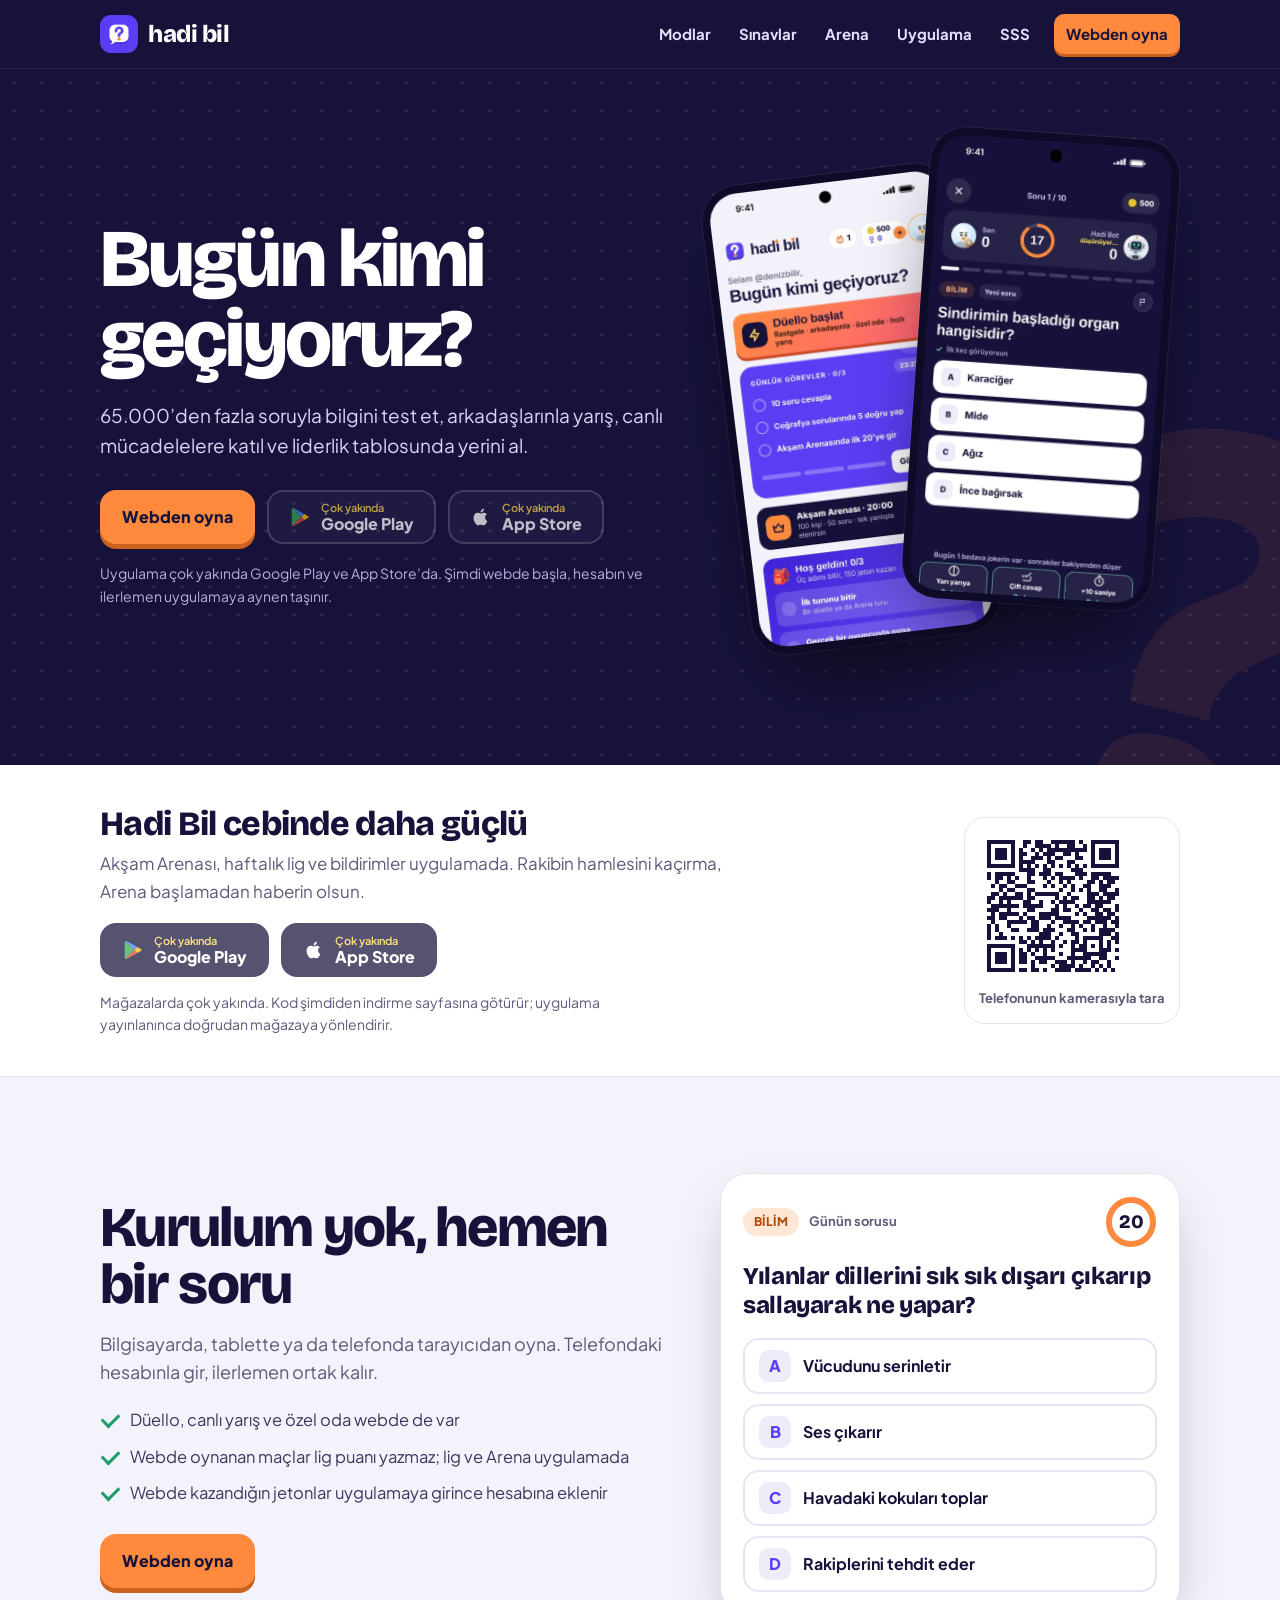
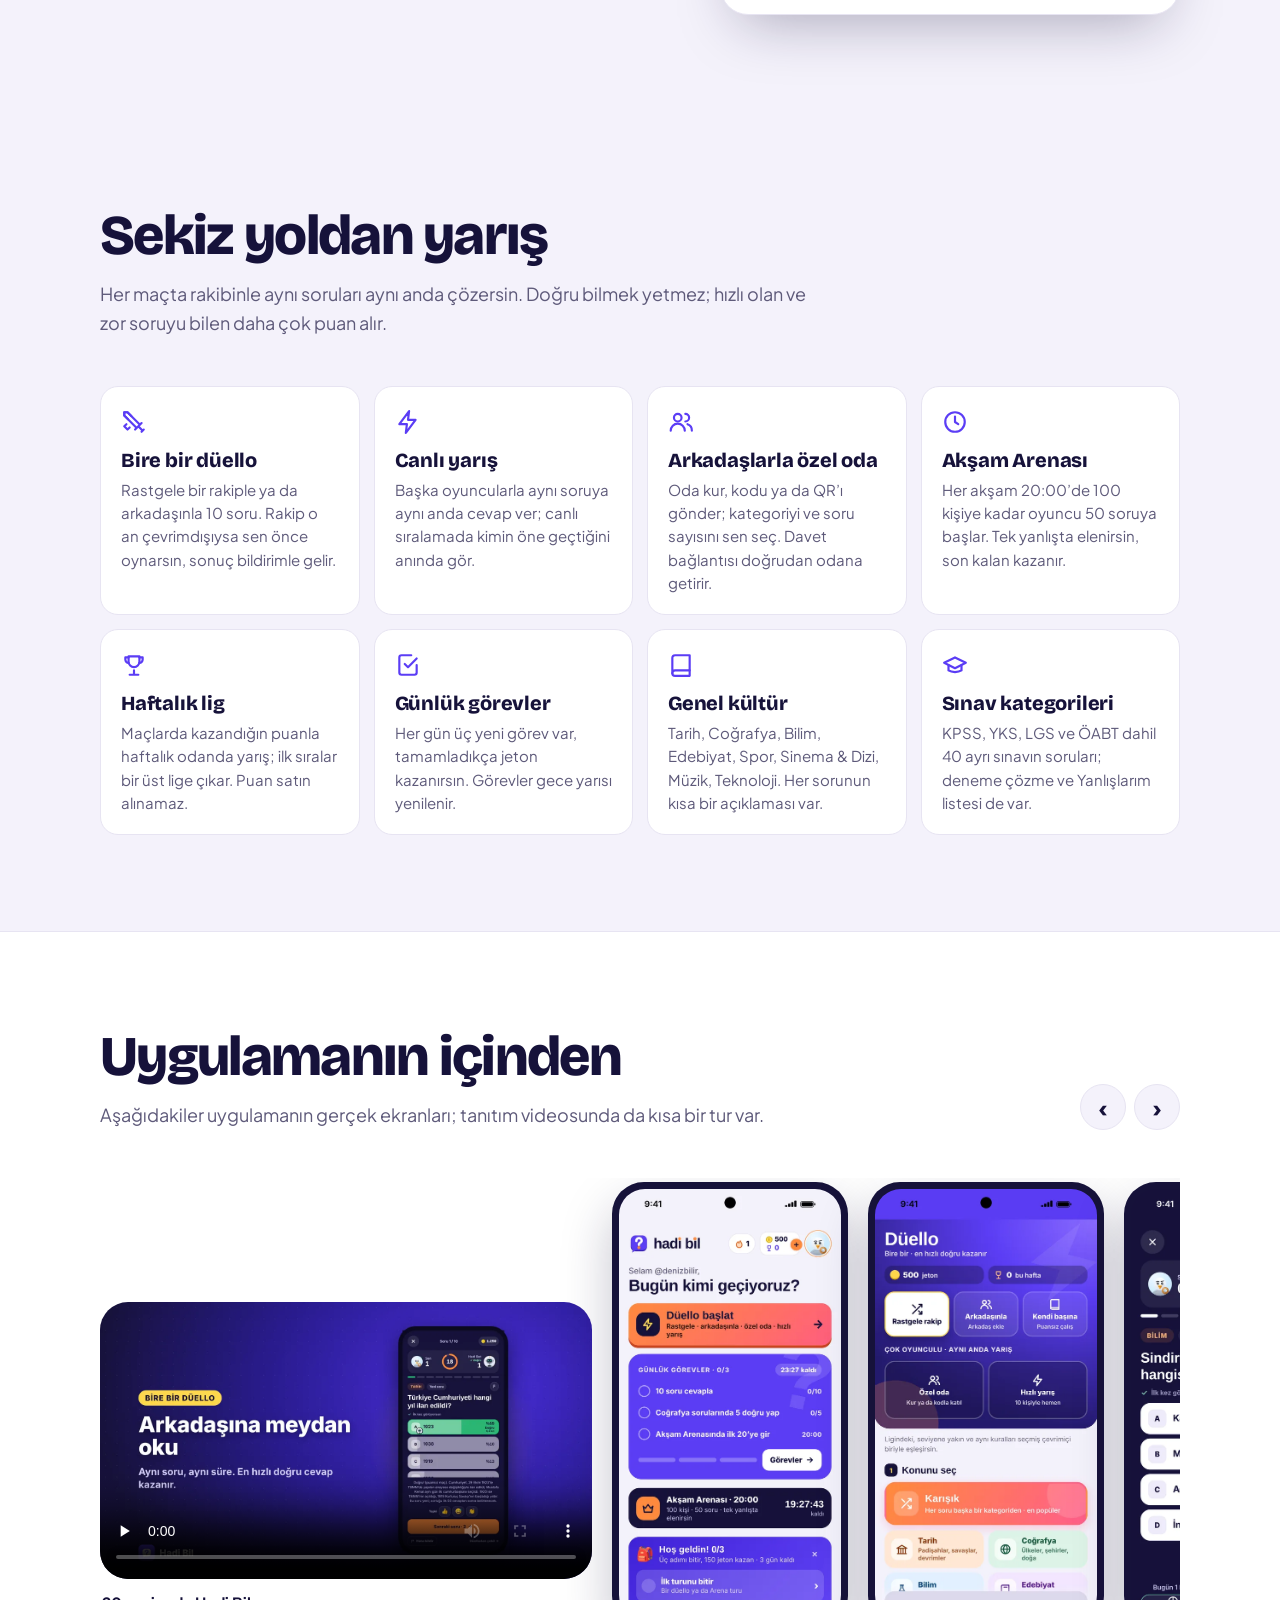
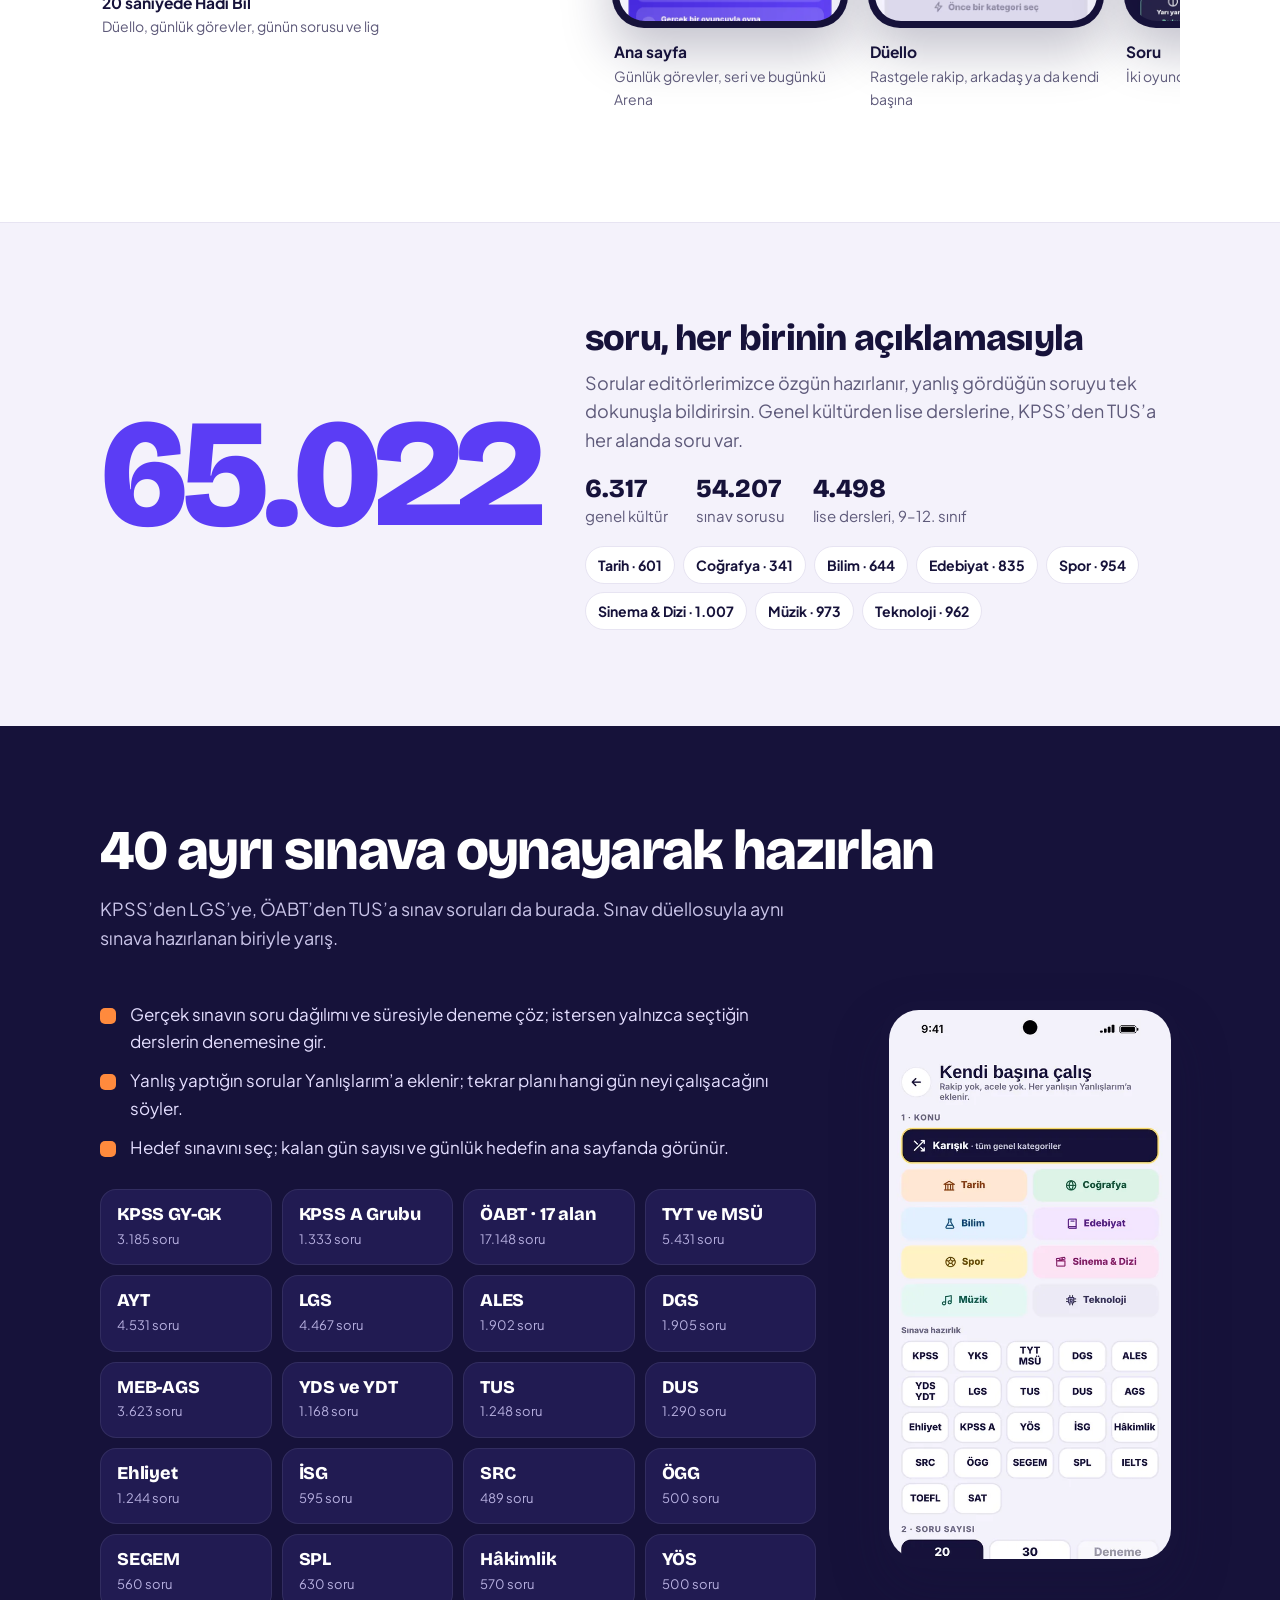
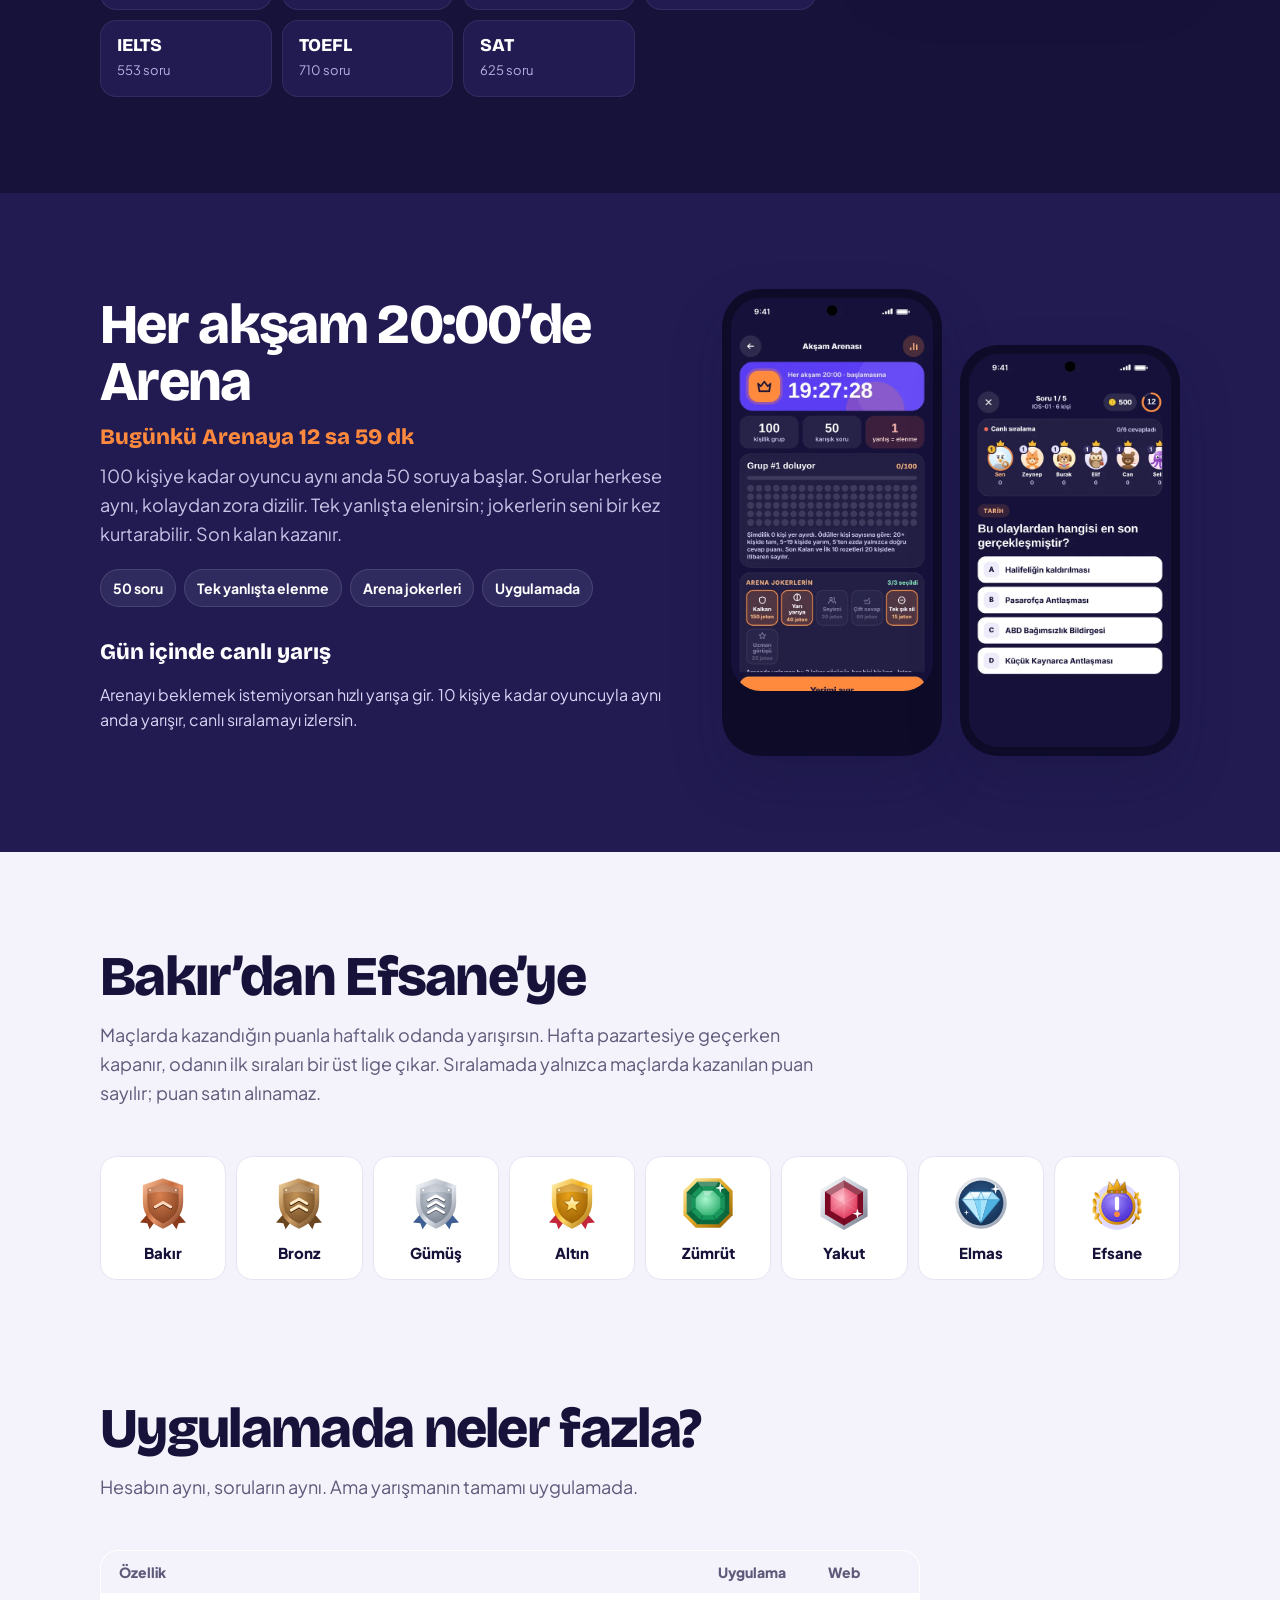
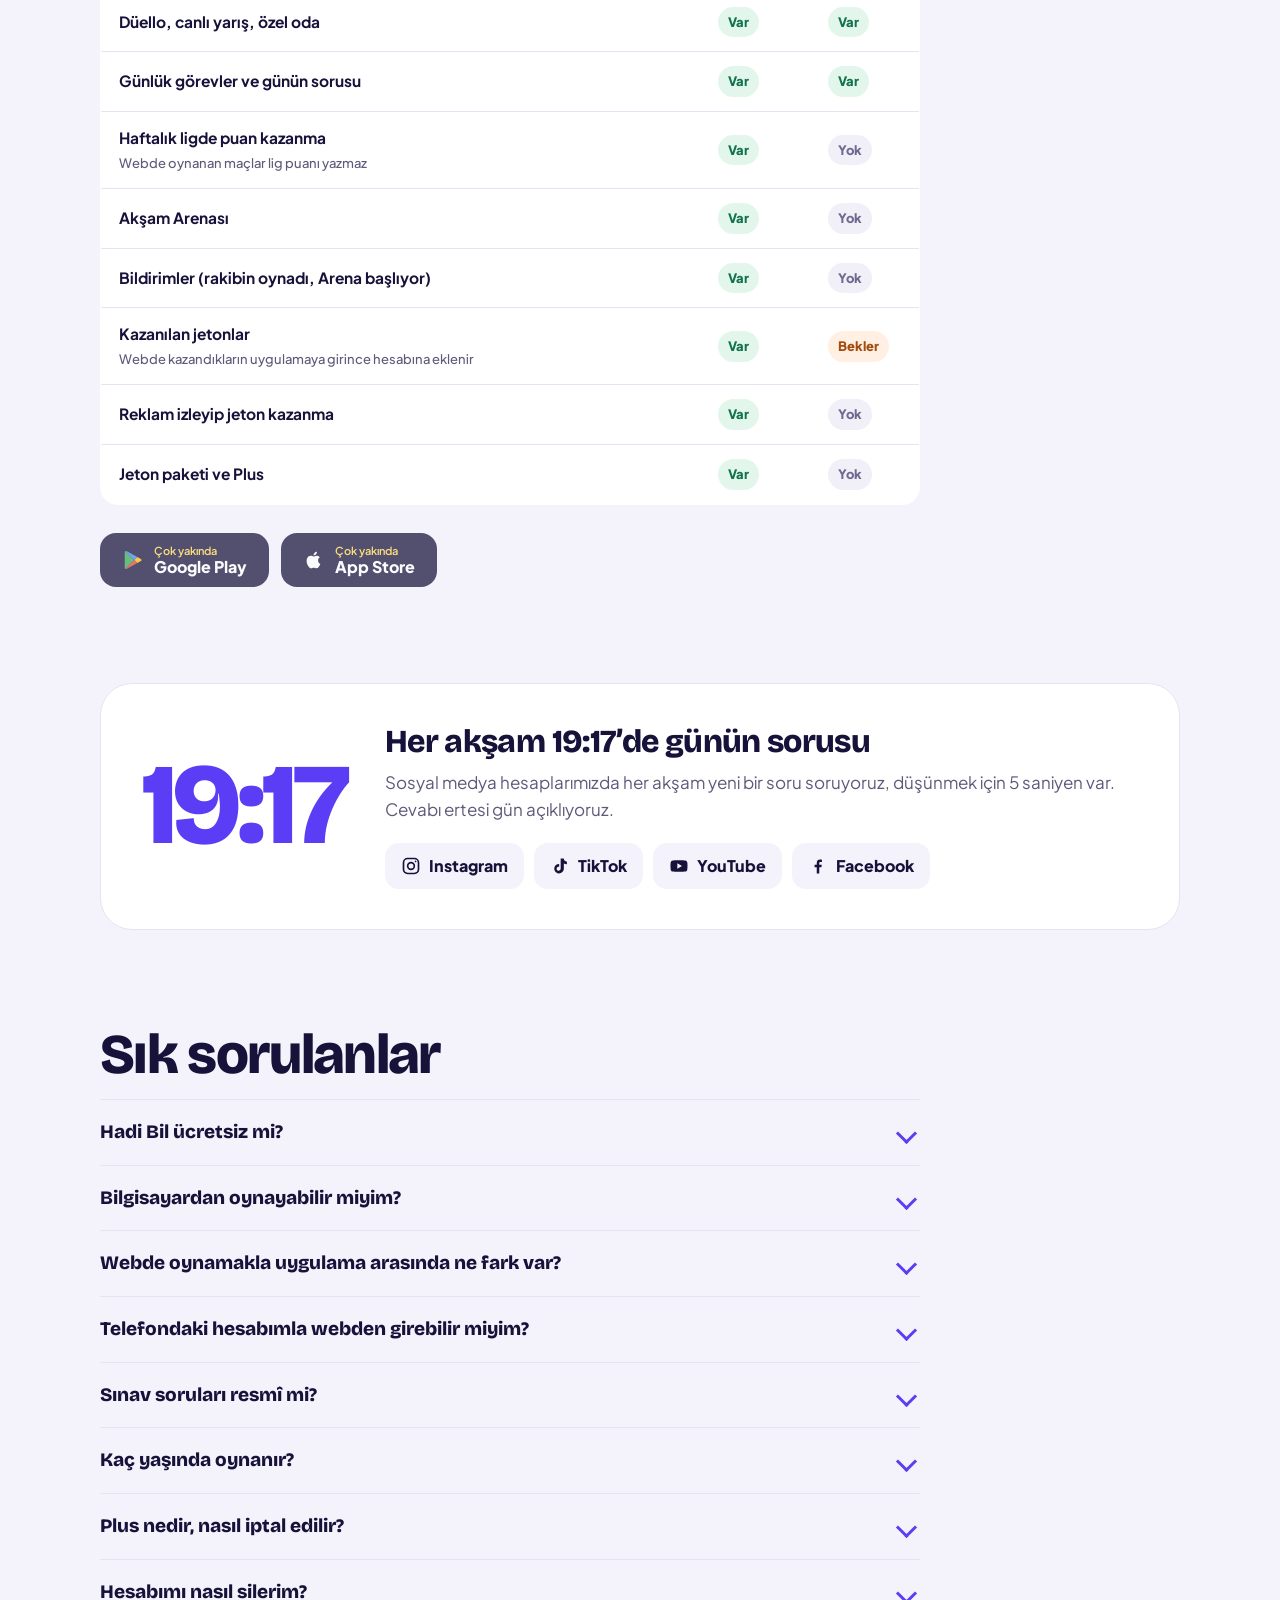
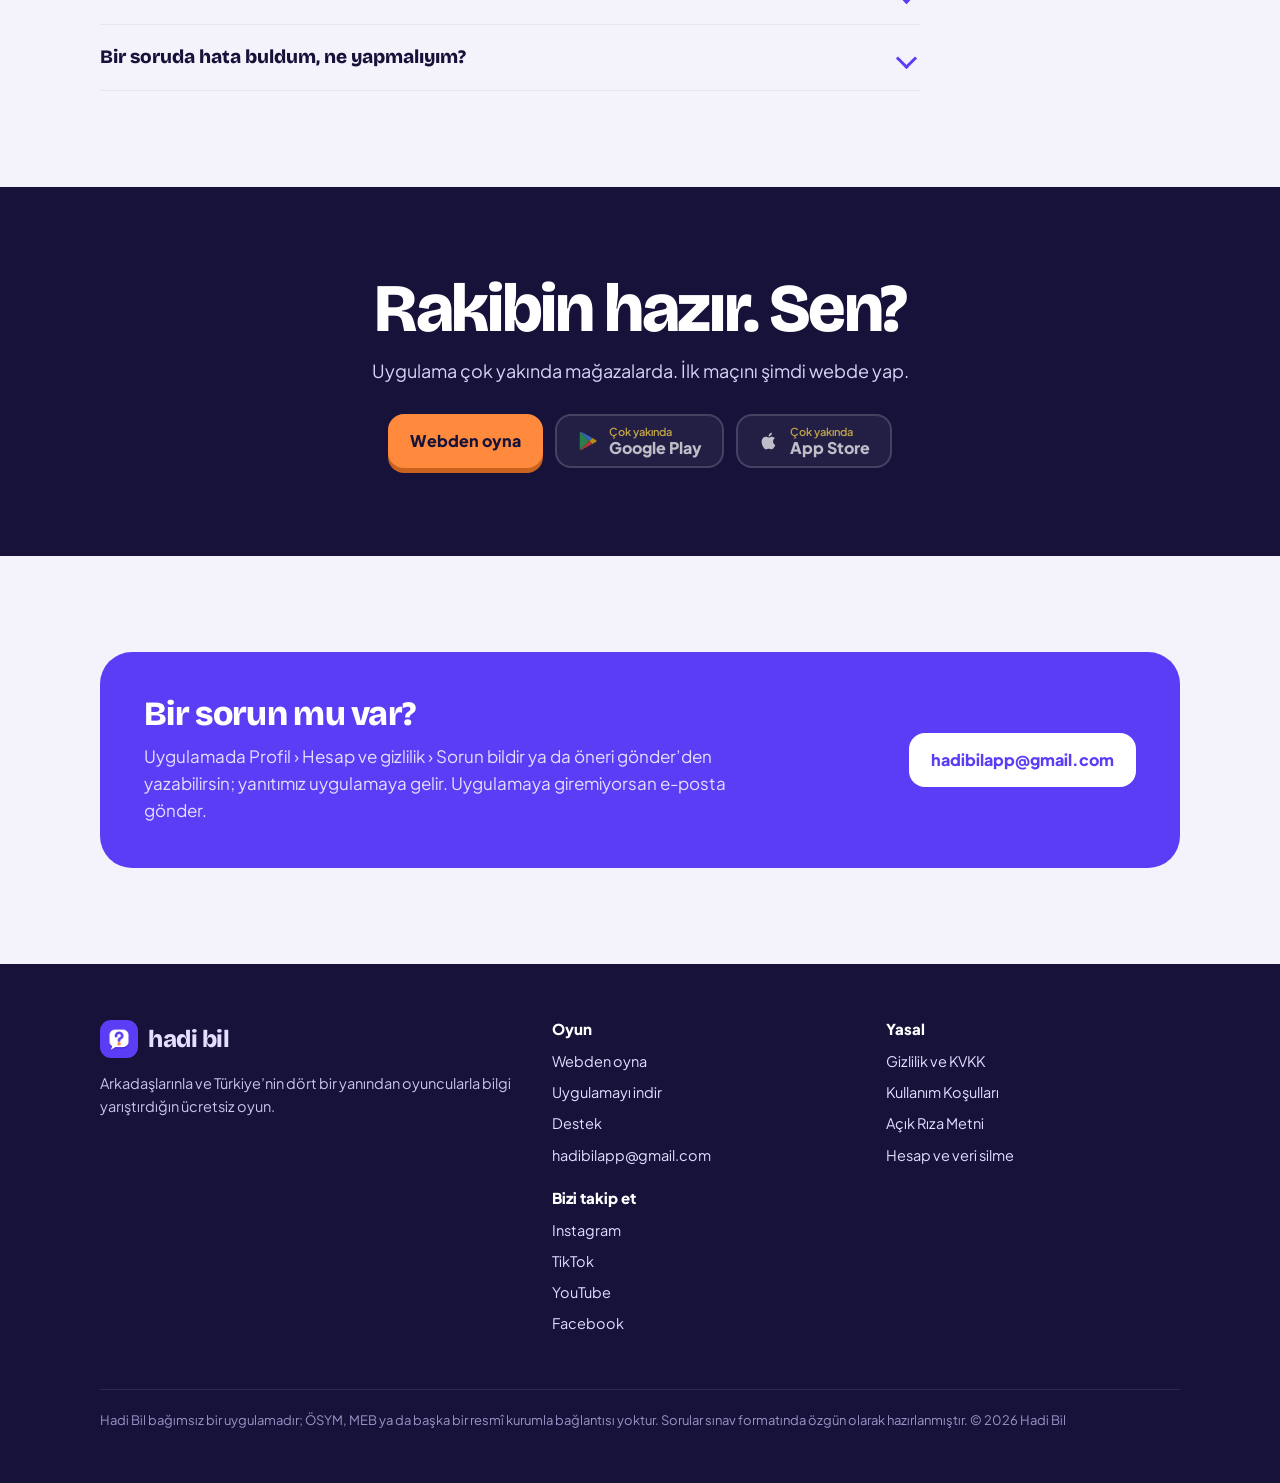
==== commit 2fa11d21: "Metinlerde gereksiz iki noktalar kaldırıldı (Türkçe yazım), web oyunu açıklaması Co-Authored-By: Cla" ====
--- a/index.html
+++ b/index.html
@@ -1,14 +1,14 @@
 <!doctype html>
 <html lang="tr"><head><meta charset="utf-8"><meta name="viewport" content="width=device-width, initial-scale=1">
-<title>Hadi Bil · Online bilgi yarışması: düello, canlı yarış ve sınav soruları</title>
-<meta name="description" content="Arkadaşlarınla canlı bilgi yarışması: 65.000’den fazla genel kültür ve sınav sorusu, bire bir düello, özel oda, her akşam Arena. KPSS, TYT, LGS dahil 40 sınav. Ücretsiz; webden de oyna.">
+<title>Hadi Bil · Online bilgi yarışması, düello, canlı yarış ve sınav soruları</title>
+<meta name="description" content="Arkadaşlarınla canlı bilgi yarışması. 65.000’den fazla genel kültür ve sınav sorusu, bire bir düello, özel oda ve her akşam Arena. KPSS, TYT, LGS dahil 40 sınav. Ücretsiz; webden de oyna.">
 <link rel="canonical" href="https://hadibilapp.com.tr/">
 <meta name="theme-color" content="#16123A">
 <meta name="referrer" content="strict-origin-when-cross-origin">
 <meta name="google-site-verification" content="zMwOBXOlJf3iXY28u-6_29m4ngrnqCrsaWf16YEdAy8">
 <link rel="icon" type="image/png" sizes="192x192" href="ikon-192.png"><link rel="apple-touch-icon" href="ikon-180.png">
 <meta property="og:type" content="website"><meta property="og:locale" content="tr_TR"><meta property="og:site_name" content="Hadi Bil">
-<meta property="og:title" content="Hadi Bil · Bugün kimi geçiyoruz?"><meta property="og:description" content="Arkadaşlarınla canlı bilgi yarışması: 65.000’den fazla genel kültür ve sınav sorusu, bire bir düello, özel oda, her akşam Arena. KPSS, TYT, LGS dahil 40 sınav. Ücretsiz; webden de oyna.">
+<meta property="og:title" content="Hadi Bil · Bugün kimi geçiyoruz?"><meta property="og:description" content="Arkadaşlarınla canlı bilgi yarışması. 65.000’den fazla genel kültür ve sınav sorusu, bire bir düello, özel oda ve her akşam Arena. KPSS, TYT, LGS dahil 40 sınav. Ücretsiz; webden de oyna.">
 <meta property="og:url" content="https://hadibilapp.com.tr/"><meta property="og:image" content="https://hadibilapp.com.tr/og.png"><meta property="og:image:width" content="1200"><meta property="og:image:height" content="630">
 <meta name="twitter:card" content="summary_large_image"><meta name="twitter:image" content="https://hadibilapp.com.tr/og.png">
 
@@ -33,7 +33,7 @@
 <span class="dug dug-koyu yakinda" id="k-play" role="note"><svg width="22" height="22" viewBox="0 0 24 24" aria-hidden="true"><path fill="#34A853" d="M3.6 2.3 13.4 12l-9.8 9.7c-.4-.2-.6-.6-.6-1.1V3.4c0-.5.2-.9.6-1.1z"/><path fill="#FBBC04" d="m16.7 8.7-3.3 3.3 3.3 3.3 3.8-2.1c1.1-.6 1.1-1.8 0-2.4z"/><path fill="#4285F4" d="M3.6 2.3c.3-.2.8-.2 1.2 0l11.9 6.4-3.3 3.3z"/><path fill="#EA4335" d="M13.4 12l3.3 3.3-11.9 6.4c-.4.2-.9.2-1.2 0z"/></svg><span class="iki"><small>Çok yakında</small>Google Play</span></span>
 <span class="dug dug-koyu yakinda" id="k-ios" role="note"><svg width="22" height="22" viewBox="0 0 24 24" fill="#fff" aria-hidden="true"><path d="M16.4 12.6c0-2.3 1.9-3.4 2-3.5-1.1-1.6-2.8-1.8-3.4-1.8-1.4-.1-2.8.9-3.5.9-.7 0-1.8-.8-3-.8-1.6 0-3 .9-3.8 2.3-1.6 2.8-.4 6.9 1.2 9.1.8 1.1 1.7 2.3 2.9 2.3 1.2 0 1.6-.7 3-.7s1.8.7 3 .7c1.3 0 2.1-1.1 2.8-2.2.9-1.3 1.3-2.5 1.3-2.6-.1 0-2.5-.9-2.5-3.7zM14.2 5.8c.6-.8 1.1-1.8 1-2.8-.9 0-2 .6-2.7 1.4-.6.7-1.1 1.7-1 2.7 1 .1 2-.5 2.7-1.3z"/></svg><span class="iki"><small>Çok yakında</small>App Store</span></span>
 </div>
-<p class="not">Uygulama çok yakında Google Play ve App Store’da. Şimdi webde başla: hesabın ve ilerlemen uygulamaya aynen taşınır.</p>
+<p class="not">Uygulama çok yakında Google Play ve App Store’da. Şimdi webde başla, hesabın ve ilerlemen uygulamaya aynen taşınır.</p>
 </div>
 <div class="kah-tel" aria-hidden="true">
 <div class="tel tel-arka"><img src="ekran-1.webp" alt="" width="520" height="1013" decoding="async"></div>
@@ -55,7 +55,7 @@
 <section class="bol webde" id="webde" aria-labelledby="webde-bas"><div class="sar">
 <div class="webde-metin">
 <h2 class="bas" id="webde-bas">Kurulum yok, hemen bir soru</h2>
-<p class="ac">Tarayıcıda oyna: bilgisayarda, tablette ya da telefonda. Telefondaki hesabınla gir, ilerlemen ortak kalır.</p>
+<p class="ac">Bilgisayarda, tablette ya da telefonda tarayıcıdan oyna. Telefondaki hesabınla gir, ilerlemen ortak kalır.</p>
 <ul class="tik">
 <li>Düello, canlı yarış ve özel oda webde de var</li>
 <li>Webde oynanan maçlar lig puanı yazmaz; lig ve Arena uygulamada</li>
@@ -75,8 +75,8 @@
 
 <section class="bol" id="modlar" aria-labelledby="modlar-bas"><div class="sar">
 <h2 class="bas" id="modlar-bas">Sekiz yoldan yarış</h2>
-<p class="ac">Her maçta rakibinle aynı soruları aynı anda çözersin. Doğru bilmek yetmez: hızlı olan ve zor soruyu bilen daha çok puan alır.</p>
-<ul class="modlar"><li><svg viewBox="0 0 24 24" width="26" height="26" fill="none" stroke="currentColor" stroke-width="2" stroke-linecap="round" stroke-linejoin="round" aria-hidden="true"><path d="M14.5 17.5 3 6V3h3l11.5 11.5M13 19l6-6M16 16l4 4M19 21l2-2"/><path d="M9.5 6.5 6 3H3v3l3.5 3.5M5 14l-2 2 3 3 2-2"/></svg><h3>Bire bir düello</h3><p>Rastgele bir rakiple ya da arkadaşınla 10 soru. Rakip o an çevrimdışıysa sen önce oynarsın, sonuç bildirimle gelir.</p></li><li><svg viewBox="0 0 24 24" width="26" height="26" fill="none" stroke="currentColor" stroke-width="2" stroke-linecap="round" stroke-linejoin="round" aria-hidden="true"><path d="M13 2 4 14h7l-1 8 9-12h-7z"/></svg><h3>Canlı yarış</h3><p>Başka oyuncularla aynı soruya aynı anda cevap ver; canlı sıralamada kimin öne geçtiğini anında gör.</p></li><li><svg viewBox="0 0 24 24" width="26" height="26" fill="none" stroke="currentColor" stroke-width="2" stroke-linecap="round" stroke-linejoin="round" aria-hidden="true"><circle cx="9" cy="8" r="3.5"/><path d="M2.5 20a6.5 6.5 0 0 1 13 0"/><path d="M16 4.5a3.5 3.5 0 0 1 0 7M18 14a6 6 0 0 1 4 6"/></svg><h3>Arkadaşlarla özel oda</h3><p>Oda kur, kodu ya da QR’ı gönder; kategoriyi ve soru sayısını sen seç. Davet bağlantısı doğrudan odana getirir.</p></li><li><svg viewBox="0 0 24 24" width="26" height="26" fill="none" stroke="currentColor" stroke-width="2" stroke-linecap="round" stroke-linejoin="round" aria-hidden="true"><circle cx="12" cy="12" r="9"/><path d="M12 7v5l3 2"/></svg><h3>Akşam Arenası</h3><p>Her akşam 20:00’de 100 kişiye kadar oyuncu 50 soruya başlar. Tek yanlışta elenirsin, son kalan kazanır.</p></li><li><svg viewBox="0 0 24 24" width="26" height="26" fill="none" stroke="currentColor" stroke-width="2" stroke-linecap="round" stroke-linejoin="round" aria-hidden="true"><path d="M8 21h8M12 17v4M7 4h10v5a5 5 0 0 1-10 0z"/><path d="M17 5h3v2a3 3 0 0 1-3 3M7 5H4v2a3 3 0 0 0 3 3"/></svg><h3>Haftalık lig</h3><p>Maçlarda kazandığın puanla haftalık odanda yarış; ilk sıralar bir üst lige çıkar. Puan satın alınamaz.</p></li><li><svg viewBox="0 0 24 24" width="26" height="26" fill="none" stroke="currentColor" stroke-width="2" stroke-linecap="round" stroke-linejoin="round" aria-hidden="true"><path d="M9 11l3 3 8-8"/><path d="M20 12v7a2 2 0 0 1-2 2H6a2 2 0 0 1-2-2V5a2 2 0 0 1 2-2h9"/></svg><h3>Günlük görevler</h3><p>Her gün üç yeni görev: tamamladıkça jeton kazanırsın. Görevler gece yarısı yenilenir.</p></li><li><svg viewBox="0 0 24 24" width="26" height="26" fill="none" stroke="currentColor" stroke-width="2" stroke-linecap="round" stroke-linejoin="round" aria-hidden="true"><path d="M4 19.5A2.5 2.5 0 0 1 6.5 17H20V3H6.5A2.5 2.5 0 0 0 4 5.5z"/><path d="M4 19.5A2.5 2.5 0 0 0 6.5 22H20v-5"/></svg><h3>Genel kültür</h3><p>Tarih, Coğrafya, Bilim, Edebiyat, Spor, Sinema &amp; Dizi, Müzik, Teknoloji. Her sorunun kısa bir açıklaması var.</p></li><li><svg viewBox="0 0 24 24" width="26" height="26" fill="none" stroke="currentColor" stroke-width="2" stroke-linecap="round" stroke-linejoin="round" aria-hidden="true"><path d="M22 10 12 5 2 10l10 5z"/><path d="M6 12v5c3 2 9 2 12 0v-5"/></svg><h3>Sınav kategorileri</h3><p>KPSS, YKS, LGS, ÖABT ve daha fazlası: 40 ayrı sınavın soruları, deneme ve Yanlışlarım ile.</p></li></ul>
+<p class="ac">Her maçta rakibinle aynı soruları aynı anda çözersin. Doğru bilmek yetmez; hızlı olan ve zor soruyu bilen daha çok puan alır.</p>
+<ul class="modlar"><li><svg viewBox="0 0 24 24" width="26" height="26" fill="none" stroke="currentColor" stroke-width="2" stroke-linecap="round" stroke-linejoin="round" aria-hidden="true"><path d="M14.5 17.5 3 6V3h3l11.5 11.5M13 19l6-6M16 16l4 4M19 21l2-2"/><path d="M9.5 6.5 6 3H3v3l3.5 3.5M5 14l-2 2 3 3 2-2"/></svg><h3>Bire bir düello</h3><p>Rastgele bir rakiple ya da arkadaşınla 10 soru. Rakip o an çevrimdışıysa sen önce oynarsın, sonuç bildirimle gelir.</p></li><li><svg viewBox="0 0 24 24" width="26" height="26" fill="none" stroke="currentColor" stroke-width="2" stroke-linecap="round" stroke-linejoin="round" aria-hidden="true"><path d="M13 2 4 14h7l-1 8 9-12h-7z"/></svg><h3>Canlı yarış</h3><p>Başka oyuncularla aynı soruya aynı anda cevap ver; canlı sıralamada kimin öne geçtiğini anında gör.</p></li><li><svg viewBox="0 0 24 24" width="26" height="26" fill="none" stroke="currentColor" stroke-width="2" stroke-linecap="round" stroke-linejoin="round" aria-hidden="true"><circle cx="9" cy="8" r="3.5"/><path d="M2.5 20a6.5 6.5 0 0 1 13 0"/><path d="M16 4.5a3.5 3.5 0 0 1 0 7M18 14a6 6 0 0 1 4 6"/></svg><h3>Arkadaşlarla özel oda</h3><p>Oda kur, kodu ya da QR’ı gönder; kategoriyi ve soru sayısını sen seç. Davet bağlantısı doğrudan odana getirir.</p></li><li><svg viewBox="0 0 24 24" width="26" height="26" fill="none" stroke="currentColor" stroke-width="2" stroke-linecap="round" stroke-linejoin="round" aria-hidden="true"><circle cx="12" cy="12" r="9"/><path d="M12 7v5l3 2"/></svg><h3>Akşam Arenası</h3><p>Her akşam 20:00’de 100 kişiye kadar oyuncu 50 soruya başlar. Tek yanlışta elenirsin, son kalan kazanır.</p></li><li><svg viewBox="0 0 24 24" width="26" height="26" fill="none" stroke="currentColor" stroke-width="2" stroke-linecap="round" stroke-linejoin="round" aria-hidden="true"><path d="M8 21h8M12 17v4M7 4h10v5a5 5 0 0 1-10 0z"/><path d="M17 5h3v2a3 3 0 0 1-3 3M7 5H4v2a3 3 0 0 0 3 3"/></svg><h3>Haftalık lig</h3><p>Maçlarda kazandığın puanla haftalık odanda yarış; ilk sıralar bir üst lige çıkar. Puan satın alınamaz.</p></li><li><svg viewBox="0 0 24 24" width="26" height="26" fill="none" stroke="currentColor" stroke-width="2" stroke-linecap="round" stroke-linejoin="round" aria-hidden="true"><path d="M9 11l3 3 8-8"/><path d="M20 12v7a2 2 0 0 1-2 2H6a2 2 0 0 1-2-2V5a2 2 0 0 1 2-2h9"/></svg><h3>Günlük görevler</h3><p>Her gün üç yeni görev var, tamamladıkça jeton kazanırsın. Görevler gece yarısı yenilenir.</p></li><li><svg viewBox="0 0 24 24" width="26" height="26" fill="none" stroke="currentColor" stroke-width="2" stroke-linecap="round" stroke-linejoin="round" aria-hidden="true"><path d="M4 19.5A2.5 2.5 0 0 1 6.5 17H20V3H6.5A2.5 2.5 0 0 0 4 5.5z"/><path d="M4 19.5A2.5 2.5 0 0 0 6.5 22H20v-5"/></svg><h3>Genel kültür</h3><p>Tarih, Coğrafya, Bilim, Edebiyat, Spor, Sinema &amp; Dizi, Müzik, Teknoloji. Her sorunun kısa bir açıklaması var.</p></li><li><svg viewBox="0 0 24 24" width="26" height="26" fill="none" stroke="currentColor" stroke-width="2" stroke-linecap="round" stroke-linejoin="round" aria-hidden="true"><path d="M22 10 12 5 2 10l10 5z"/><path d="M6 12v5c3 2 9 2 12 0v-5"/></svg><h3>Sınav kategorileri</h3><p>KPSS, YKS, LGS ve ÖABT dahil 40 ayrı sınavın soruları; deneme çözme ve Yanlışlarım listesi de var.</p></li></ul>
 </div></section>
 
 <section class="bol ekranlar" id="ekranlar" aria-labelledby="ekran-bas"><div class="sar">
@@ -87,12 +87,12 @@
 </div>
 <ul class="galeri" id="galeri" tabindex="0" aria-label="Uygulama ekranları">
 <li class="video"><video controls playsinline preload="none" poster="tanitim.webp" width="1280" height="720" aria-label="Hadi Bil tanıtım videosu"><source src="tanitim.mp4" type="video/mp4"><a href="tanitim.mp4">Tanıtım videosunu indir</a></video><p><b>20 saniyede Hadi Bil</b>Düello, günlük görevler, günün sorusu ve lig</p></li>
-<li><div class="tel"><img src="ekran-1.webp" alt="Ana sayfa ekranı: Günlük görevler, seri ve bugünkü Arena" width="520" height="1013" loading="lazy" decoding="async"></div><p><b>Ana sayfa</b>Günlük görevler, seri ve bugünkü Arena</p></li>
-<li><div class="tel"><img src="ekran-2.webp" alt="Düello ekranı: Rastgele rakip, arkadaş ya da kendi başına" width="520" height="1013" loading="lazy" decoding="async"></div><p><b>Düello</b>Rastgele rakip, arkadaş ya da kendi başına</p></li>
-<li><div class="tel"><img src="ekran-3.webp" alt="Soru ekranı: İki oyuncu, aynı soru, 20 saniye" width="520" height="1013" loading="lazy" decoding="async"></div><p><b>Soru</b>İki oyuncu, aynı soru, 20 saniye</p></li>
-<li><div class="tel"><img src="ekran-4.webp" alt="Canlı yarış ekranı: Canlı sıralama, aynı anda cevap" width="520" height="1013" loading="lazy" decoding="async"></div><p><b>Canlı yarış</b>Canlı sıralama, aynı anda cevap</p></li>
-<li><div class="tel"><img src="ekran-5.webp" alt="Akşam Arenası ekranı: 100 kişi, 50 soru, tek yanlışta elenme" width="520" height="1013" loading="lazy" decoding="async"></div><p><b>Akşam Arenası</b>100 kişi, 50 soru, tek yanlışta elenme</p></li>
-<li><div class="tel"><img src="ekran-6.webp" alt="Kendi başına çalış ekranı: Konu ve sınav seç, soru sayısını belirle" width="520" height="1013" loading="lazy" decoding="async"></div><p><b>Kendi başına çalış</b>Konu ve sınav seç, soru sayısını belirle</p></li>
+<li><div class="tel"><img src="ekran-1.webp" alt="Ana sayfa ekranı, günlük görevler, seri ve bugünkü Arena" width="520" height="1013" loading="lazy" decoding="async"></div><p><b>Ana sayfa</b>Günlük görevler, seri ve bugünkü Arena</p></li>
+<li><div class="tel"><img src="ekran-2.webp" alt="Düello ekranı, rastgele rakip, arkadaş ya da kendi başına" width="520" height="1013" loading="lazy" decoding="async"></div><p><b>Düello</b>Rastgele rakip, arkadaş ya da kendi başına</p></li>
+<li><div class="tel"><img src="ekran-3.webp" alt="Soru ekranı, iki oyuncu, aynı soru, 20 saniye" width="520" height="1013" loading="lazy" decoding="async"></div><p><b>Soru</b>İki oyuncu, aynı soru, 20 saniye</p></li>
+<li><div class="tel"><img src="ekran-4.webp" alt="Canlı yarış ekranı, canlı sıralama, aynı anda cevap" width="520" height="1013" loading="lazy" decoding="async"></div><p><b>Canlı yarış</b>Canlı sıralama, aynı anda cevap</p></li>
+<li><div class="tel"><img src="ekran-5.webp" alt="Akşam Arenası ekranı, 100 kişi, 50 soru, tek yanlışta elenme" width="520" height="1013" loading="lazy" decoding="async"></div><p><b>Akşam Arenası</b>100 kişi, 50 soru, tek yanlışta elenme</p></li>
+<li><div class="tel"><img src="ekran-6.webp" alt="Kendi başına çalış ekranı, konu ve sınav seç, soru sayısını belirle" width="520" height="1013" loading="lazy" decoding="async"></div><p><b>Kendi başına çalış</b>Konu ve sınav seç, soru sayısını belirle</p></li>
 </ul>
 </div></section>
 
@@ -100,7 +100,7 @@
 <div class="sayi-buyuk"><span id="sayac" data-hedef="65022">65.022</span></div>
 <div>
 <h2 id="sayi-bas">soru, her birinin açıklamasıyla</h2>
-<p class="ac">Sorular editörlerimizce özgün hazırlanır; yanlış gördüğün soruyu tek dokunuşla bildirirsin. Genel kültürden lise derslerine, KPSS’den TUS’a:</p>
+<p class="ac">Sorular editörlerimizce özgün hazırlanır, yanlış gördüğün soruyu tek dokunuşla bildirirsin. Genel kültürden lise derslerine, KPSS’den TUS’a her alanda soru var.</p>
 <ul class="dagilim">
 <li><b>6.317</b> genel kültür</li>
 <li><b>54.207</b> sınav sorusu</li>
@@ -118,11 +118,11 @@
 <ul class="yap">
 <li>Gerçek sınavın soru dağılımı ve süresiyle deneme çöz; istersen yalnızca seçtiğin derslerin denemesine gir.</li>
 <li>Yanlış yaptığın sorular Yanlışlarım’a eklenir; tekrar planı hangi gün neyi çalışacağını söyler.</li>
-<li>Hedef sınavını seç: kalan gün ve günlük hedefin ana sayfanda.</li>
+<li>Hedef sınavını seç; kalan gün sayısı ve günlük hedefin ana sayfanda görünür.</li>
 </ul>
 <ul class="sinavlar"><li><b>KPSS GY-GK</b><span>3.185 soru</span></li><li><b>KPSS A Grubu</b><span>1.333 soru</span></li><li><b>ÖABT · 17 alan</b><span>17.148 soru</span></li><li><b>TYT ve MSÜ</b><span>5.431 soru</span></li><li><b>AYT</b><span>4.531 soru</span></li><li><b>LGS</b><span>4.467 soru</span></li><li><b>ALES</b><span>1.902 soru</span></li><li><b>DGS</b><span>1.905 soru</span></li><li><b>MEB-AGS</b><span>3.623 soru</span></li><li><b>YDS ve YDT</b><span>1.168 soru</span></li><li><b>TUS</b><span>1.248 soru</span></li><li><b>DUS</b><span>1.290 soru</span></li><li><b>Ehliyet</b><span>1.244 soru</span></li><li><b>İSG</b><span>595 soru</span></li><li><b>SRC</b><span>489 soru</span></li><li><b>ÖGG</b><span>500 soru</span></li><li><b>SEGEM</b><span>560 soru</span></li><li><b>SPL</b><span>630 soru</span></li><li><b>Hâkimlik</b><span>570 soru</span></li><li><b>YÖS</b><span>500 soru</span></li><li><b>IELTS</b><span>553 soru</span></li><li><b>TOEFL</b><span>710 soru</span></li><li><b>SAT</b><span>625 soru</span></li></ul>
 </div>
-<div class="tel"><img src="ekran-6.webp" alt="Kendi başına çalış: konu ve sınav seçimi" width="520" height="1013" loading="lazy" decoding="async"></div>
+<div class="tel"><img src="ekran-6.webp" alt="Kendi başına çalış ekranında konu ve sınav seçimi" width="520" height="1013" loading="lazy" decoding="async"></div>
 </div>
 </div></section>
 
@@ -133,9 +133,9 @@
 <p class="ac">100 kişiye kadar oyuncu aynı anda 50 soruya başlar. Sorular herkese aynı, kolaydan zora dizilir. Tek yanlışta elenirsin; jokerlerin seni bir kez kurtarabilir. Son kalan kazanır.</p>
 <ul class="etiketler"><li>50 soru</li><li>Tek yanlışta elenme</li><li>Arena jokerleri</li><li>Uygulamada</li></ul>
 <h3>Gün içinde canlı yarış</h3>
-<p>Arenayı beklemek istemiyorsan hızlı yarışa gir: 10 kişiye kadar oyuncuyla aynı anda, canlı sıralamayla.</p>
-</div>
-<div class="arena-tel"><div class="tel"><img src="ekran-5.webp" alt="Akşam Arenası ekranı: geri sayım ve dolan grup" width="520" height="1013" loading="lazy" decoding="async"></div><div class="tel"><img src="ekran-4.webp" alt="Canlı yarış: oyuncuların sıralaması ve soru" width="520" height="1013" loading="lazy" decoding="async"></div></div>
+<p>Arenayı beklemek istemiyorsan hızlı yarışa gir. 10 kişiye kadar oyuncuyla aynı anda yarışır, canlı sıralamayı izlersin.</p>
+</div>
+<div class="arena-tel"><div class="tel"><img src="ekran-5.webp" alt="Akşam Arenası ekranında geri sayım ve dolan grup" width="520" height="1013" loading="lazy" decoding="async"></div><div class="tel"><img src="ekran-4.webp" alt="Canlı yarışta oyuncuların sıralaması ve soru" width="520" height="1013" loading="lazy" decoding="async"></div></div>
 </div></section>
 
 <section class="bol lig-bol" id="lig" aria-labelledby="lig-bas"><div class="sar">
@@ -150,7 +150,7 @@
 <table class="fark">
 <caption class="gz">Uygulama ve web sürümünün karşılaştırması</caption>
 <thead><tr><th scope="col">Özellik</th><th scope="col">Uygulama</th><th scope="col">Web</th></tr></thead>
-<tbody><tr><th scope="row">Düello, canlı yarış, özel oda</th><td><span class="var">Var</span></td><td><span class="var">Var</span></td></tr><tr><th scope="row">Günlük görevler ve günün sorusu</th><td><span class="var">Var</span></td><td><span class="var">Var</span></td></tr><tr><th scope="row">Haftalık ligde puan kazanma<small>Webde oynanan maçlar lig puanı yazmaz</small></th><td><span class="var">Var</span></td><td><span class="yok">Yok</span></td></tr><tr><th scope="row">Akşam Arenası</th><td><span class="var">Var</span></td><td><span class="yok">Yok</span></td></tr><tr><th scope="row">Bildirimler: rakibin oynadı, Arena başlıyor</th><td><span class="var">Var</span></td><td><span class="yok">Yok</span></td></tr><tr><th scope="row">Kazanılan jetonlar<small>Webde kazandıkların uygulamaya girince hesabına eklenir</small></th><td><span class="var">Var</span></td><td><span class="bekler">Bekler</span></td></tr><tr><th scope="row">Reklam izleyip jeton kazanma</th><td><span class="var">Var</span></td><td><span class="yok">Yok</span></td></tr><tr><th scope="row">Jeton paketi ve Plus</th><td><span class="var">Var</span></td><td><span class="yok">Yok</span></td></tr></tbody>
+<tbody><tr><th scope="row">Düello, canlı yarış, özel oda</th><td><span class="var">Var</span></td><td><span class="var">Var</span></td></tr><tr><th scope="row">Günlük görevler ve günün sorusu</th><td><span class="var">Var</span></td><td><span class="var">Var</span></td></tr><tr><th scope="row">Haftalık ligde puan kazanma<small>Webde oynanan maçlar lig puanı yazmaz</small></th><td><span class="var">Var</span></td><td><span class="yok">Yok</span></td></tr><tr><th scope="row">Akşam Arenası</th><td><span class="var">Var</span></td><td><span class="yok">Yok</span></td></tr><tr><th scope="row">Bildirimler (rakibin oynadı, Arena başlıyor)</th><td><span class="var">Var</span></td><td><span class="yok">Yok</span></td></tr><tr><th scope="row">Kazanılan jetonlar<small>Webde kazandıkların uygulamaya girince hesabına eklenir</small></th><td><span class="var">Var</span></td><td><span class="bekler">Bekler</span></td></tr><tr><th scope="row">Reklam izleyip jeton kazanma</th><td><span class="var">Var</span></td><td><span class="yok">Yok</span></td></tr><tr><th scope="row">Jeton paketi ve Plus</th><td><span class="var">Var</span></td><td><span class="yok">Yok</span></td></tr></tbody>
 </table>
 <div class="dugmeler" style="margin-top:28px"><span class="dug dug-koyu yakinda" id="u-play" role="note"><svg width="22" height="22" viewBox="0 0 24 24" aria-hidden="true"><path fill="#34A853" d="M3.6 2.3 13.4 12l-9.8 9.7c-.4-.2-.6-.6-.6-1.1V3.4c0-.5.2-.9.6-1.1z"/><path fill="#FBBC04" d="m16.7 8.7-3.3 3.3 3.3 3.3 3.8-2.1c1.1-.6 1.1-1.8 0-2.4z"/><path fill="#4285F4" d="M3.6 2.3c.3-.2.8-.2 1.2 0l11.9 6.4-3.3 3.3z"/><path fill="#EA4335" d="M13.4 12l3.3 3.3-11.9 6.4c-.4.2-.9.2-1.2 0z"/></svg><span class="iki"><small>Çok yakında</small>Google Play</span></span><span class="dug dug-koyu yakinda" id="u-ios" role="note"><svg width="22" height="22" viewBox="0 0 24 24" fill="#fff" aria-hidden="true"><path d="M16.4 12.6c0-2.3 1.9-3.4 2-3.5-1.1-1.6-2.8-1.8-3.4-1.8-1.4-.1-2.8.9-3.5.9-.7 0-1.8-.8-3-.8-1.6 0-3 .9-3.8 2.3-1.6 2.8-.4 6.9 1.2 9.1.8 1.1 1.7 2.3 2.9 2.3 1.2 0 1.6-.7 3-.7s1.8.7 3 .7c1.3 0 2.1-1.1 2.8-2.2.9-1.3 1.3-2.5 1.3-2.6-.1 0-2.5-.9-2.5-3.7zM14.2 5.8c.6-.8 1.1-1.8 1-2.8-.9 0-2 .6-2.7 1.4-.6.7-1.1 1.7-1 2.7 1 .1 2-.5 2.7-1.3z"/></svg><span class="iki"><small>Çok yakında</small>App Store</span></span></div>
 </div></section>
@@ -159,14 +159,14 @@
 <div class="her-aksam">
 <div class="saat" aria-hidden="true">19:17</div>
 <div><h2 id="aksam-bas">Her akşam 19:17’de günün sorusu</h2>
-<p>Sosyal medya hesaplarımızda her akşam yeni bir soru: 5 saniyen var. Cevabı ertesi gün açıklıyoruz.</p>
+<p>Sosyal medya hesaplarımızda her akşam yeni bir soru soruyoruz, düşünmek için 5 saniyen var. Cevabı ertesi gün açıklıyoruz.</p>
 <div class="sos"><a href="https://www.instagram.com/hadibilapp" target="_blank" rel="noopener me"><svg viewBox="0 0 24 24" width="20" height="20" fill="none" stroke="currentColor" stroke-width="2" aria-hidden="true"><rect x="3" y="3" width="18" height="18" rx="5"/><circle cx="12" cy="12" r="4"/><circle cx="17.5" cy="6.5" r="1" fill="currentColor" stroke="none"/></svg>Instagram<span class="gz"> (yeni sekmede açılır)</span></a><a href="https://www.tiktok.com/@hadibilapp" target="_blank" rel="noopener me"><svg viewBox="0 0 24 24" width="20" height="20" fill="currentColor" aria-hidden="true"><path d="M16.5 3c.3 2.2 1.6 3.6 3.8 3.8v3.1c-1.3.1-2.5-.3-3.7-1v6.2c0 3.6-3 6-6.2 5.8-3.6-.3-5.9-3.6-5.1-7 .6-2.6 3-4.4 5.7-4.2v3.2c-1.3-.3-2.7.4-3 1.7-.4 1.4.6 2.9 2.1 3 1.5.1 2.7-1 2.7-2.6V3h3.7z"/></svg>TikTok<span class="gz"> (yeni sekmede açılır)</span></a><a href="https://www.youtube.com/@hadibilapp" target="_blank" rel="noopener me"><svg viewBox="0 0 24 24" width="20" height="20" fill="currentColor" aria-hidden="true"><path d="M22 8.2c-.2-1.6-1-2.7-2.6-2.9C16.9 5 12 5 12 5s-4.9 0-7.4.3C3 5.5 2.2 6.6 2 8.2 1.8 9.5 1.8 12 1.8 12s0 2.5.2 3.8c.2 1.6 1 2.7 2.6 2.9 2.5.3 7.4.3 7.4.3s4.9 0 7.4-.3c1.6-.2 2.4-1.3 2.6-2.9.2-1.3.2-3.8.2-3.8s0-2.5-.2-3.8zM10 15.2V8.8l5.6 3.2-5.6 3.2z"/></svg>YouTube<span class="gz"> (yeni sekmede açılır)</span></a><a href="https://www.facebook.com/hadibilapp" target="_blank" rel="noopener me"><svg viewBox="0 0 24 24" width="20" height="20" fill="currentColor" aria-hidden="true"><path d="M13.5 21v-7.5h2.6l.4-3h-3V8.6c0-.9.3-1.5 1.6-1.5h1.6V4.4c-.3 0-1.2-.1-2.3-.1-2.3 0-3.9 1.4-3.9 4v2.2H7.9v3h2.6V21z"/></svg>Facebook<span class="gz"> (yeni sekmede açılır)</span></a></div></div>
 </div>
 </div></section>
 
 <section class="bol" id="sss" aria-labelledby="sss-bas" style="padding-top:0"><div class="sar">
 <h2 class="bas" id="sss-bas">Sık sorulanlar</h2>
-<div class="sss"><details><summary>Hadi Bil ücretsiz mi?</summary><p>Evet. Hadi Bil’i indirmek ve oynamak ücretsiz; uygulama reklam içerir. İstersen uygulama içinden jeton paketi alabilir ya da reklamsız oynamak, her gün jeton kazanmak ve sınırsız deneme çözmek için Plus’a geçebilirsin. Oyunda gerçek para ya da para değeri olan ödül kazanılmaz.</p></details><details><summary>Bilgisayardan oynayabilir miyim?</summary><p>Evet, <a href="oyna/">hadibilapp.com.tr/oyna</a> adresinden tarayıcıda oynayabilirsin; telefonda ana ekrana da ekleyebilirsin. Webde satın alma yok, jeton ve Plus yalnızca uygulamadan alınır; aldıkların webde de geçerli olur.</p></details><details><summary>Webde oynamakla uygulama arasında ne fark var?</summary><p>Hesabın ve soruların aynı. Webde düello, canlı yarış ve özel oda var; ama webde oynanan maçlar lig puanı yazmaz, Akşam Arenası ve bildirimler yalnızca uygulamada. Webde kazandığın jetonlar uygulamaya girince hesabına eklenir.</p></details><details><summary>Telefondaki hesabımla webden girebilir miyim?</summary><p>Hesabına Google bağlıysan evet: webde “Google ile devam et” ile gir, ilerlemen aynen gelir. Hesabın aynı anda tek cihazda açık kalır; webden girince telefondaki oturumun kapanır. Yalnızca Apple ile girdiysen önce uygulamada Hesap ekranından Google’ı bağla.</p></details><details><summary>Sınav soruları resmî mi?</summary><p>Hayır. Hadi Bil bağımsız bir uygulamadır; ÖSYM, MEB ya da başka bir resmî kurumla bağlantısı yoktur. Sorular sınavların konu ve formatına uygun olarak özgün hazırlanır, her sorunun açıklaması vardır.</p></details><details><summary>Kaç yaşında oynanır?</summary><p>13 yaş ve üstü. 13–17 yaş arasındaki oyuncular için genç modu kendiliğinden açılır: gerçek ad diğer oyunculara gösterilmez, kişiselleştirilmiş reklam gösterilmez ve harcama sınırı uygulanır.</p></details><details><summary>Plus nedir, nasıl iptal edilir?</summary><p>Plus aylık ya da yıllık bir abonelik: reklamsız oyun, her gün jeton, düelloda günde 2 bedava joker, sınırsız deneme ve ders istatistiği. Aylık Plus ilk kez 7 gün ücretsiz denenebilir. İptal için Android’de Google Play › Ödemeler ve abonelikler › Abonelikler’e, iPhone’da Ayarlar › adın › Abonelikler’e git.</p></details><details><summary>Hesabımı nasıl silerim?</summary><p>Uygulamada profil › Hesap ve gizlilik › Hesabımı sil. Uygulamaya giremiyorsan <a href="hesap-silme.html">hesap silme sayfasındaki</a> adımları izle. 30 gün içinde vazgeçebilirsin.</p></details><details><summary>Bir soruda hata buldum, ne yapmalıyım?</summary><p>Soru ekranındaki bayrak simgesine dokunup hatayı seç; editörlerimiz bakar ve soruyu düzeltir. İstersen <a href="mailto:hadibilapp@gmail.com">hadibilapp@gmail.com</a> adresine de yazabilirsin.</p></details></div>
+<div class="sss"><details><summary>Hadi Bil ücretsiz mi?</summary><p>Evet. Hadi Bil’i indirmek ve oynamak ücretsiz; uygulama reklam içerir. İstersen uygulama içinden jeton paketi alabilir ya da reklamsız oynamak, her gün jeton kazanmak ve sınırsız deneme çözmek için Plus’a geçebilirsin. Oyunda gerçek para ya da para değeri olan ödül kazanılmaz.</p></details><details><summary>Bilgisayardan oynayabilir miyim?</summary><p>Evet, <a href="oyna/">hadibilapp.com.tr/oyna</a> adresinden tarayıcıda oynayabilirsin; telefonda ana ekrana da ekleyebilirsin. Webde satın alma yok, jeton ve Plus yalnızca uygulamadan alınır; aldıkların webde de geçerli olur.</p></details><details><summary>Webde oynamakla uygulama arasında ne fark var?</summary><p>Hesabın ve soruların aynı. Webde düello, canlı yarış ve özel oda var; ama webde oynanan maçlar lig puanı yazmaz, Akşam Arenası ve bildirimler yalnızca uygulamada. Webde kazandığın jetonlar uygulamaya girince hesabına eklenir.</p></details><details><summary>Telefondaki hesabımla webden girebilir miyim?</summary><p>Hesabına Google bağlıysan evet. Webde “Google ile devam et” ile gir, ilerlemen aynen gelir. Hesabın aynı anda tek cihazda açık kalır; webden girince telefondaki oturumun kapanır. Yalnızca Apple ile girdiysen önce uygulamada Hesap ekranından Google’ı bağla.</p></details><details><summary>Sınav soruları resmî mi?</summary><p>Hayır. Hadi Bil bağımsız bir uygulamadır; ÖSYM, MEB ya da başka bir resmî kurumla bağlantısı yoktur. Sorular sınavların konu ve formatına uygun olarak özgün hazırlanır, her sorunun açıklaması vardır.</p></details><details><summary>Kaç yaşında oynanır?</summary><p>13 yaş ve üstü. 13–17 yaş arasındaki oyuncular için genç modu kendiliğinden açılır. Bu modda gerçek ad diğer oyunculara gösterilmez, kişiselleştirilmiş reklam gösterilmez ve harcama sınırı uygulanır.</p></details><details><summary>Plus nedir, nasıl iptal edilir?</summary><p>Plus, aylık ya da yıllık bir aboneliktir. Reklamsız oyun, her gün jeton, düelloda günde 2 bedava joker, sınırsız deneme ve ders istatistiği sunar. Aylık Plus ilk kez 7 gün ücretsiz denenebilir. İptal için Android’de Google Play › Ödemeler ve abonelikler › Abonelikler’e, iPhone’da Ayarlar › adın › Abonelikler’e git.</p></details><details><summary>Hesabımı nasıl silerim?</summary><p>Uygulamada profil › Hesap ve gizlilik › Hesabımı sil. Uygulamaya giremiyorsan <a href="hesap-silme.html">hesap silme sayfasındaki</a> adımları izle. 30 gün içinde vazgeçebilirsin.</p></details><details><summary>Bir soruda hata buldum, ne yapmalıyım?</summary><p>Soru ekranındaki bayrak simgesine dokunup hatayı seç; editörlerimiz bakar ve soruyu düzeltir. İstersen <a href="mailto:hadibilapp@gmail.com">hadibilapp@gmail.com</a> adresine de yazabilirsin.</p></details></div>
 </div></section>
 
 <section class="son-cagri" aria-labelledby="son-bas"><div class="sar">
@@ -193,9 +193,9 @@
 <div><h3>Yasal</h3><ul><li><a href="gizlilik.html">Gizlilik ve KVKK</a></li><li><a href="kosullar.html">Kullanım Koşulları</a></li><li><a href="acik-riza.html">Açık Rıza Metni</a></li><li><a href="hesap-silme.html">Hesap ve veri silme</a></li></ul></div>
 <p class="kucuk">Hadi Bil bağımsız bir uygulamadır; ÖSYM, MEB ya da başka bir resmî kurumla bağlantısı yoktur. Sorular sınav formatında özgün olarak hazırlanmıştır. © 2026 Hadi Bil</p>
 </div></footer>
-<script type="application/ld+json">{"@context":"https://schema.org","@type":"MobileApplication","name":"Hadi Bil","operatingSystem":"Android, iOS, Web","applicationCategory":"GameApplication","inLanguage":"tr","url":"https://hadibilapp.com.tr/","image":"https://hadibilapp.com.tr/og.png","description":"Bilgi yarışması: düello, canlı yarış, Akşam Arenası, haftalık lig ve sınav soruları.","offers":{"@type":"Offer","price":"0","priceCurrency":"TRY"}}</script>
-<script type="application/ld+json">{"@context":"https://schema.org","@type":"FAQPage","mainEntity":[{"@type":"Question","name":"Hadi Bil ücretsiz mi?","acceptedAnswer":{"@type":"Answer","text":"Evet. Hadi Bil’i indirmek ve oynamak ücretsiz; uygulama reklam içerir. İstersen uygulama içinden jeton paketi alabilir ya da reklamsız oynamak, her gün jeton kazanmak ve sınırsız deneme çözmek için Plus’a geçebilirsin. Oyunda gerçek para ya da para değeri olan ödül kazanılmaz."}},{"@type":"Question","name":"Bilgisayardan oynayabilir miyim?","acceptedAnswer":{"@type":"Answer","text":"Evet, hadibilapp.com.tr/oyna adresinden tarayıcıda oynayabilirsin; telefonda ana ekrana da ekleyebilirsin. Webde satın alma yok, jeton ve Plus yalnızca uygulamadan alınır; aldıkların webde de geçerli olur."}},{"@type":"Question","name":"Webde oynamakla uygulama arasında ne fark var?","acceptedAnswer":{"@type":"Answer","text":"Hesabın ve soruların aynı. Webde düello, canlı yarış ve özel oda var; ama webde oynanan maçlar lig puanı yazmaz, Akşam Arenası ve bildirimler yalnızca uygulamada. Webde kazandığın jetonlar uygulamaya girince hesabına eklenir."}},{"@type":"Question","name":"Telefondaki hesabımla webden girebilir miyim?","acceptedAnswer":{"@type":"Answer","text":"Hesabına Google bağlıysan evet: webde “Google ile devam et” ile gir, ilerlemen aynen gelir. Hesabın aynı anda tek cihazda açık kalır; webden girince telefondaki oturumun kapanır. Yalnızca Apple ile girdiysen önce uygulamada Hesap ekranından Google’ı bağla."}},{"@type":"Question","name":"Sınav soruları resmî mi?","acceptedAnswer":{"@type":"Answer","text":"Hayır. Hadi Bil bağımsız bir uygulamadır; ÖSYM, MEB ya da başka bir resmî kurumla bağlantısı yoktur. Sorular sınavların konu ve formatına uygun olarak özgün hazırlanır, her sorunun açıklaması vardır."}},{"@type":"Question","name":"Kaç yaşında oynanır?","acceptedAnswer":{"@type":"Answer","text":"13 yaş ve üstü. 13–17 yaş arasındaki oyuncular için genç modu kendiliğinden açılır: gerçek ad diğer oyunculara gösterilmez, kişiselleştirilmiş reklam gösterilmez ve harcama sınırı uygulanır."}},{"@type":"Question","name":"Plus nedir, nasıl iptal edilir?","acceptedAnswer":{"@type":"Answer","text":"Plus aylık ya da yıllık bir abonelik: reklamsız oyun, her gün jeton, düelloda günde 2 bedava joker, sınırsız deneme ve ders istatistiği. Aylık Plus ilk kez 7 gün ücretsiz denenebilir. İptal için Android’de Google Play › Ödemeler ve abonelikler › Abonelikler’e, iPhone’da Ayarlar › adın › Abonelikler’e git."}},{"@type":"Question","name":"Hesabımı nasıl silerim?","acceptedAnswer":{"@type":"Answer","text":"Uygulamada profil › Hesap ve gizlilik › Hesabımı sil. Uygulamaya giremiyorsan hesap silme sayfasındaki adımları izle. 30 gün içinde vazgeçebilirsin."}},{"@type":"Question","name":"Bir soruda hata buldum, ne yapmalıyım?","acceptedAnswer":{"@type":"Answer","text":"Soru ekranındaki bayrak simgesine dokunup hatayı seç; editörlerimiz bakar ve soruyu düzeltir. İstersen hadibilapp@gmail.com adresine de yazabilirsin."}}]}</script>
-<script type="application/ld+json">{"@context":"https://schema.org","@type":"VideoObject","name":"Hadi Bil tanıtım videosu","description":"Düello, günlük görevler, günün sorusu ve lig: Hadi Bil bilgi yarışmasının kısa tanıtımı.","thumbnailUrl":"https://hadibilapp.com.tr/tanitim.webp","contentUrl":"https://hadibilapp.com.tr/tanitim.mp4","uploadDate":"2026-11-22","duration":"PT21S","inLanguage":"tr"}</script>
+<script type="application/ld+json">{"@context":"https://schema.org","@type":"MobileApplication","name":"Hadi Bil","operatingSystem":"Android, iOS, Web","applicationCategory":"GameApplication","inLanguage":"tr","url":"https://hadibilapp.com.tr/","image":"https://hadibilapp.com.tr/og.png","description":"Düello, canlı yarış, Akşam Arenası, haftalık lig ve sınav sorularıyla bilgi yarışması.","offers":{"@type":"Offer","price":"0","priceCurrency":"TRY"}}</script>
+<script type="application/ld+json">{"@context":"https://schema.org","@type":"FAQPage","mainEntity":[{"@type":"Question","name":"Hadi Bil ücretsiz mi?","acceptedAnswer":{"@type":"Answer","text":"Evet. Hadi Bil’i indirmek ve oynamak ücretsiz; uygulama reklam içerir. İstersen uygulama içinden jeton paketi alabilir ya da reklamsız oynamak, her gün jeton kazanmak ve sınırsız deneme çözmek için Plus’a geçebilirsin. Oyunda gerçek para ya da para değeri olan ödül kazanılmaz."}},{"@type":"Question","name":"Bilgisayardan oynayabilir miyim?","acceptedAnswer":{"@type":"Answer","text":"Evet, hadibilapp.com.tr/oyna adresinden tarayıcıda oynayabilirsin; telefonda ana ekrana da ekleyebilirsin. Webde satın alma yok, jeton ve Plus yalnızca uygulamadan alınır; aldıkların webde de geçerli olur."}},{"@type":"Question","name":"Webde oynamakla uygulama arasında ne fark var?","acceptedAnswer":{"@type":"Answer","text":"Hesabın ve soruların aynı. Webde düello, canlı yarış ve özel oda var; ama webde oynanan maçlar lig puanı yazmaz, Akşam Arenası ve bildirimler yalnızca uygulamada. Webde kazandığın jetonlar uygulamaya girince hesabına eklenir."}},{"@type":"Question","name":"Telefondaki hesabımla webden girebilir miyim?","acceptedAnswer":{"@type":"Answer","text":"Hesabına Google bağlıysan evet. Webde “Google ile devam et” ile gir, ilerlemen aynen gelir. Hesabın aynı anda tek cihazda açık kalır; webden girince telefondaki oturumun kapanır. Yalnızca Apple ile girdiysen önce uygulamada Hesap ekranından Google’ı bağla."}},{"@type":"Question","name":"Sınav soruları resmî mi?","acceptedAnswer":{"@type":"Answer","text":"Hayır. Hadi Bil bağımsız bir uygulamadır; ÖSYM, MEB ya da başka bir resmî kurumla bağlantısı yoktur. Sorular sınavların konu ve formatına uygun olarak özgün hazırlanır, her sorunun açıklaması vardır."}},{"@type":"Question","name":"Kaç yaşında oynanır?","acceptedAnswer":{"@type":"Answer","text":"13 yaş ve üstü. 13–17 yaş arasındaki oyuncular için genç modu kendiliğinden açılır. Bu modda gerçek ad diğer oyunculara gösterilmez, kişiselleştirilmiş reklam gösterilmez ve harcama sınırı uygulanır."}},{"@type":"Question","name":"Plus nedir, nasıl iptal edilir?","acceptedAnswer":{"@type":"Answer","text":"Plus, aylık ya da yıllık bir aboneliktir. Reklamsız oyun, her gün jeton, düelloda günde 2 bedava joker, sınırsız deneme ve ders istatistiği sunar. Aylık Plus ilk kez 7 gün ücretsiz denenebilir. İptal için Android’de Google Play › Ödemeler ve abonelikler › Abonelikler’e, iPhone’da Ayarlar › adın › Abonelikler’e git."}},{"@type":"Question","name":"Hesabımı nasıl silerim?","acceptedAnswer":{"@type":"Answer","text":"Uygulamada profil › Hesap ve gizlilik › Hesabımı sil. Uygulamaya giremiyorsan hesap silme sayfasındaki adımları izle. 30 gün içinde vazgeçebilirsin."}},{"@type":"Question","name":"Bir soruda hata buldum, ne yapmalıyım?","acceptedAnswer":{"@type":"Answer","text":"Soru ekranındaki bayrak simgesine dokunup hatayı seç; editörlerimiz bakar ve soruyu düzeltir. İstersen hadibilapp@gmail.com adresine de yazabilirsin."}}]}</script>
+<script type="application/ld+json">{"@context":"https://schema.org","@type":"VideoObject","name":"Hadi Bil tanıtım videosu","description":"Hadi Bil bilgi yarışmasının kısa tanıtımı; düello, günlük görevler, günün sorusu ve lig.","thumbnailUrl":"https://hadibilapp.com.tr/tanitim.webp","contentUrl":"https://hadibilapp.com.tr/tanitim.mp4","uploadDate":"2026-11-22","duration":"PT21S","inLanguage":"tr"}</script>
 <script type="application/ld+json">{"@context":"https://schema.org","@type":"Organization","name":"Hadi Bil","url":"https://hadibilapp.com.tr/","logo":"https://hadibilapp.com.tr/ikon-512.png","email":"hadibilapp@gmail.com","sameAs":["https://www.instagram.com/hadibilapp","https://www.tiktok.com/@hadibilapp","https://www.youtube.com/@hadibilapp","https://www.facebook.com/hadibilapp"]}</script>
 <script>
 (function () {
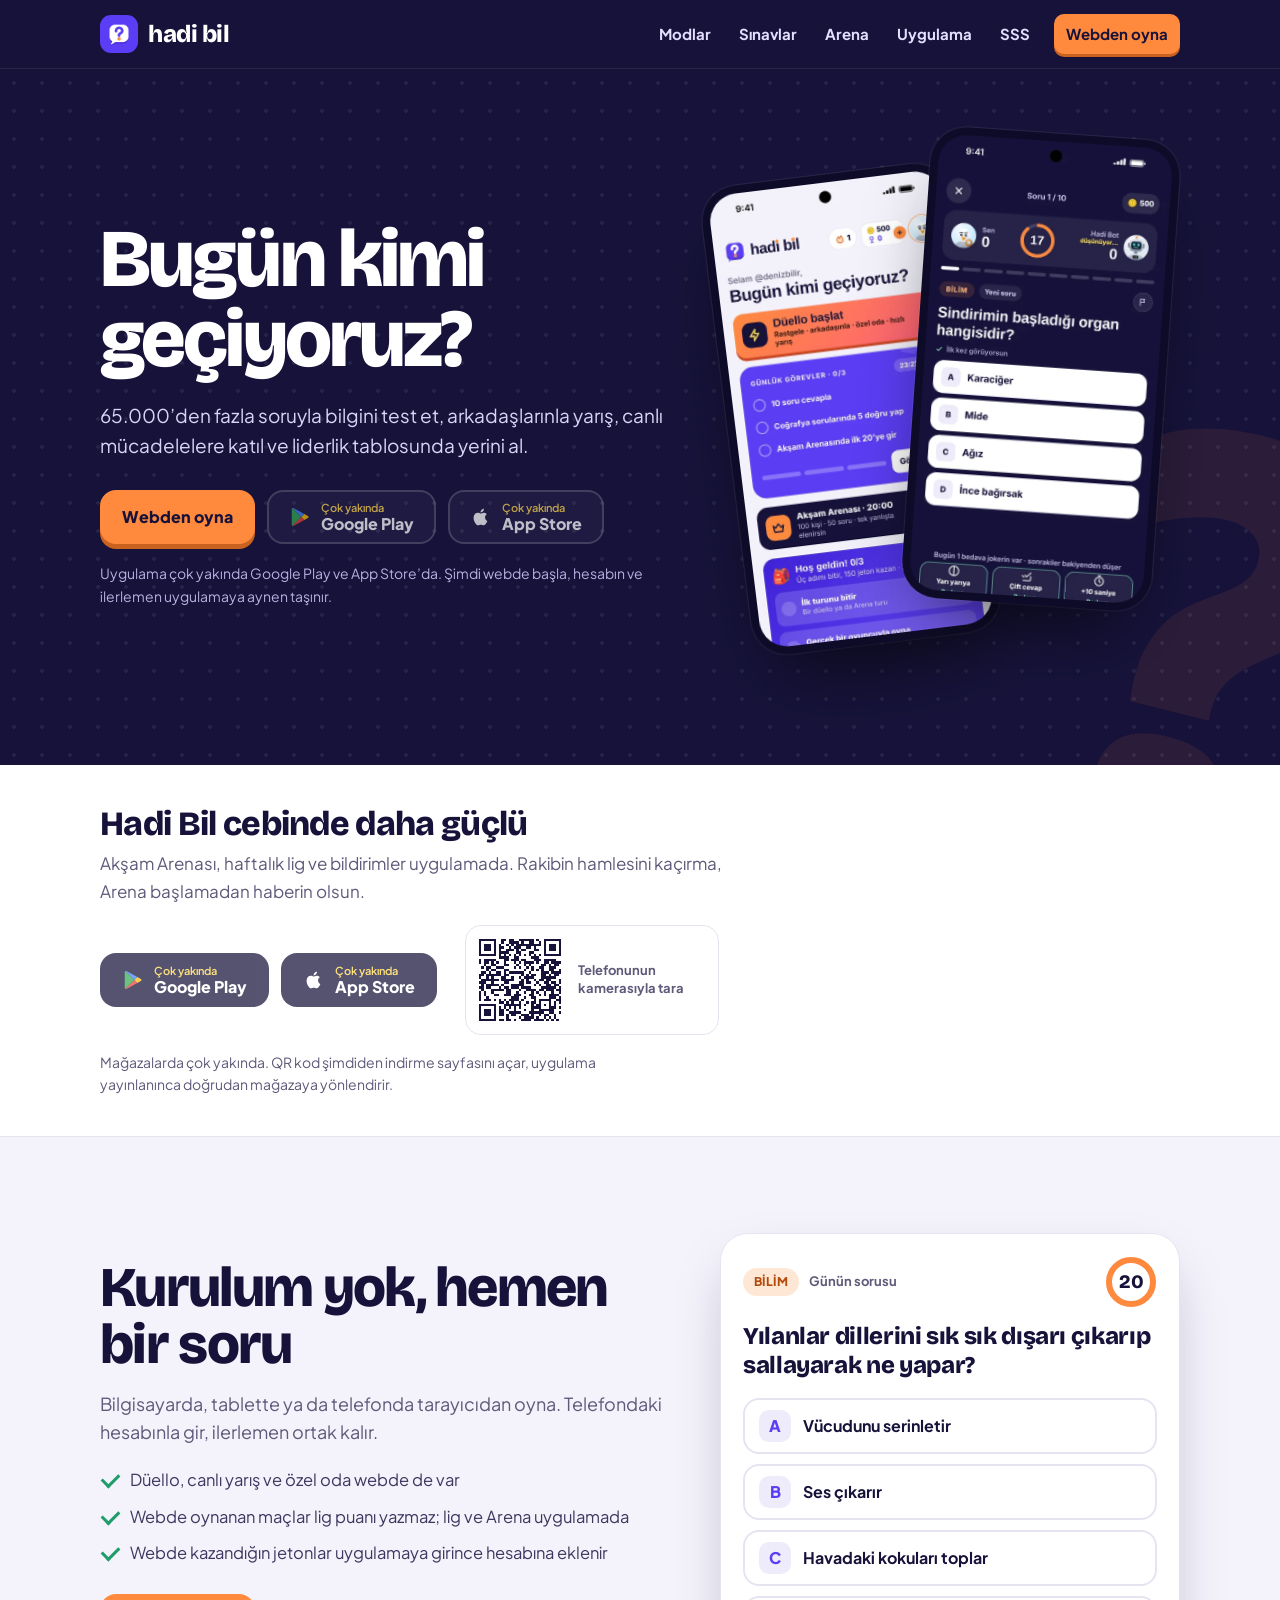
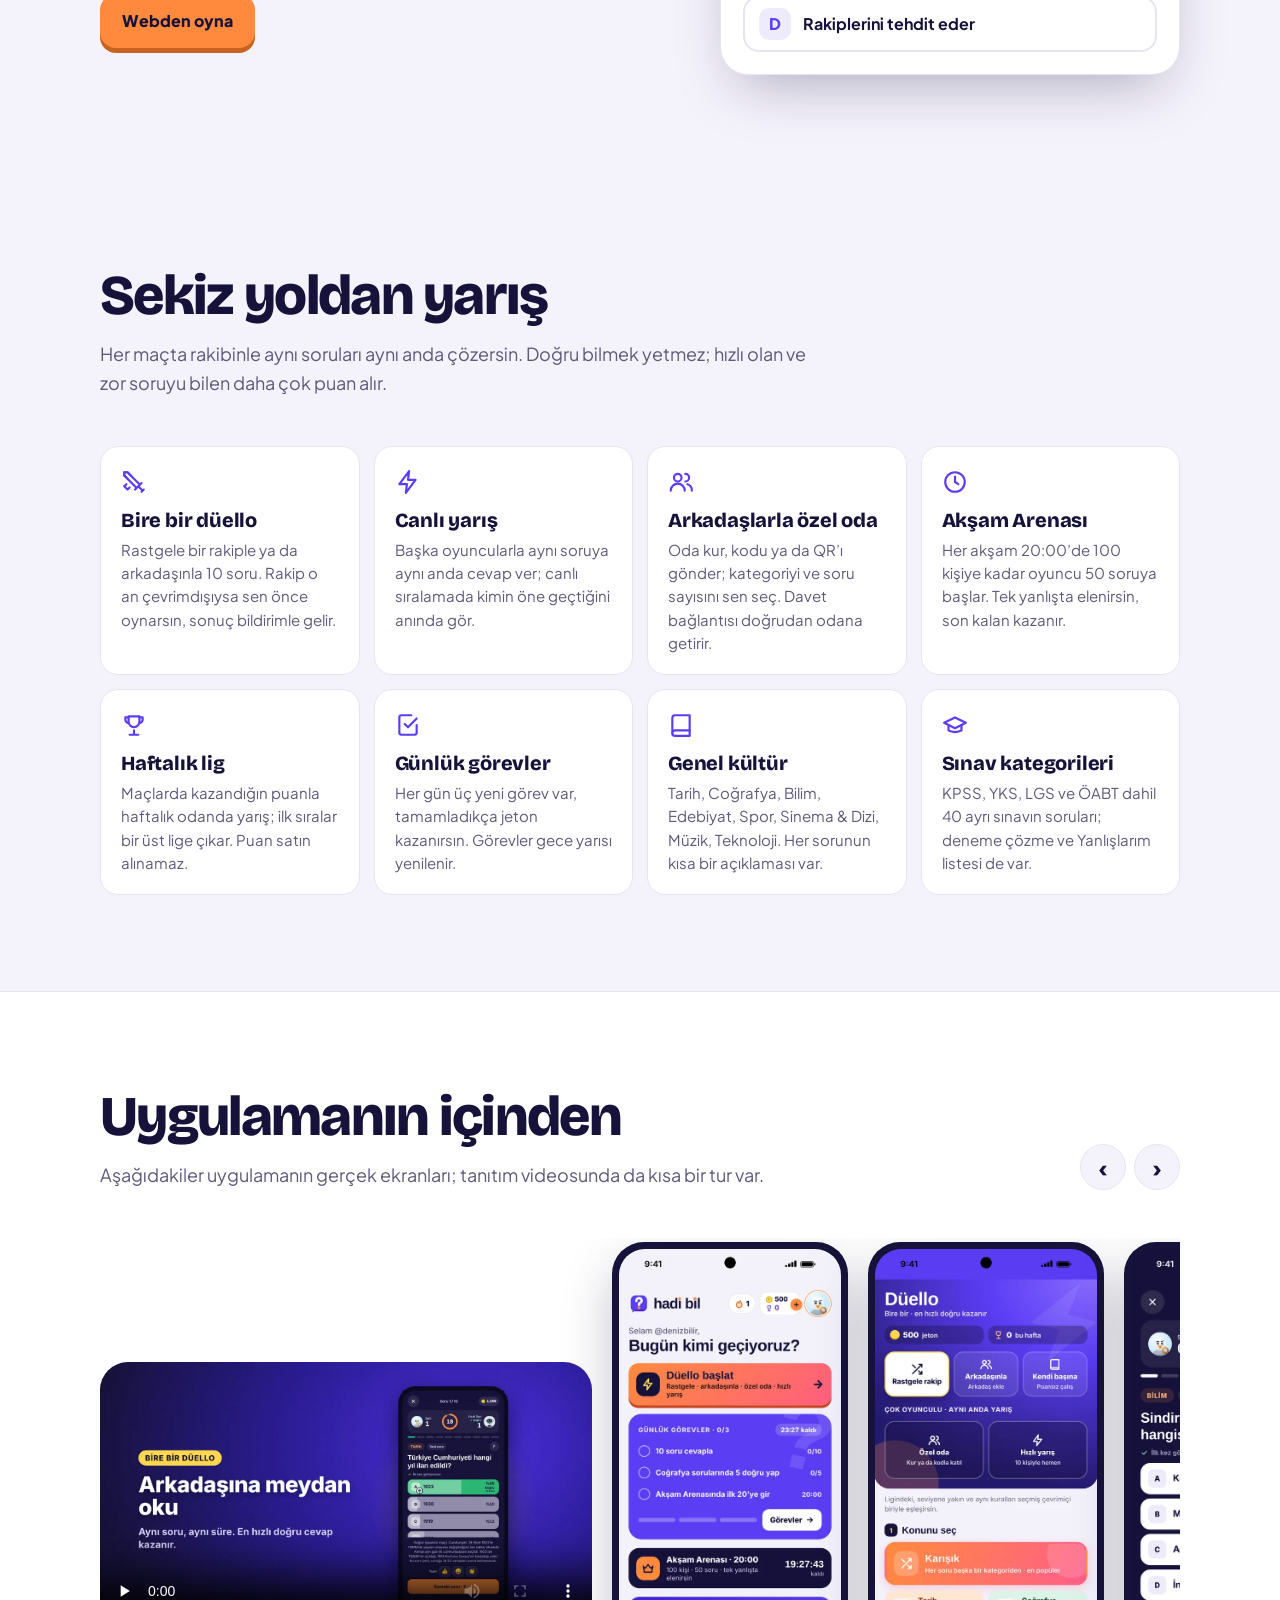
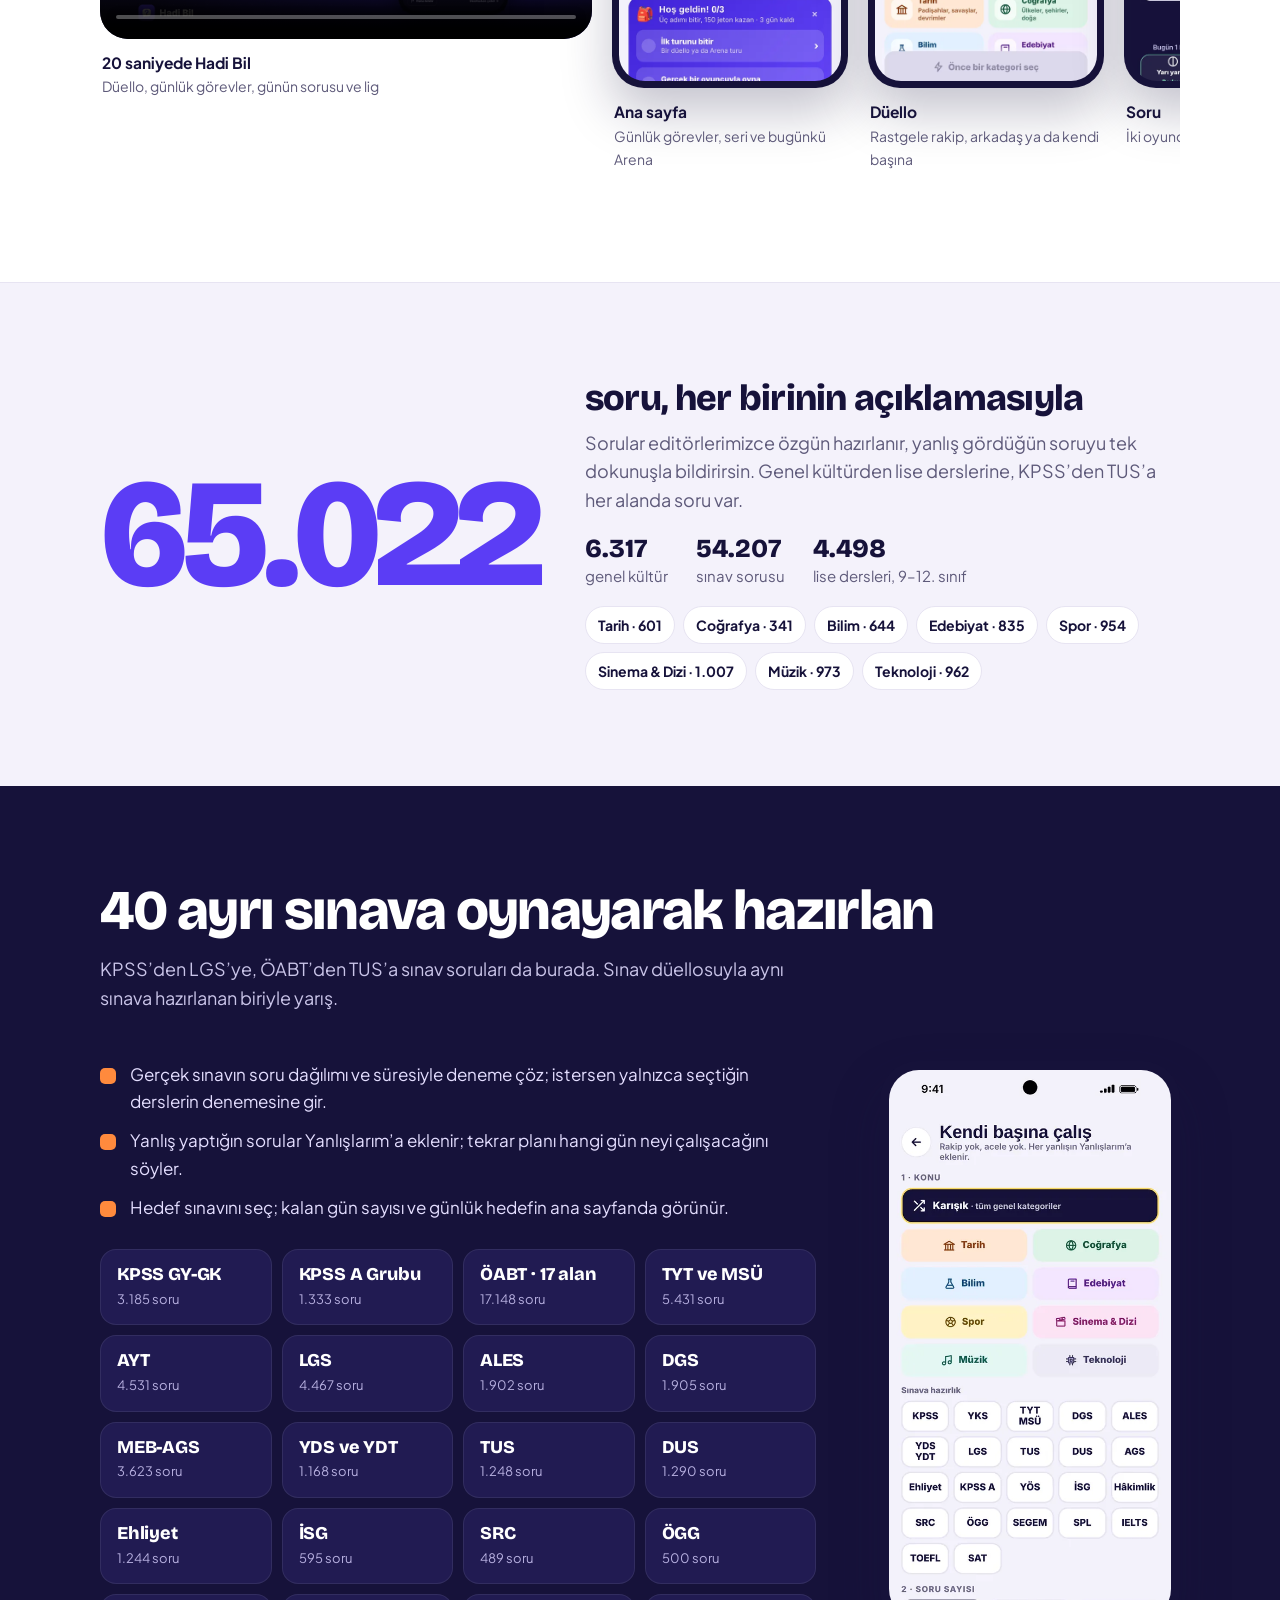
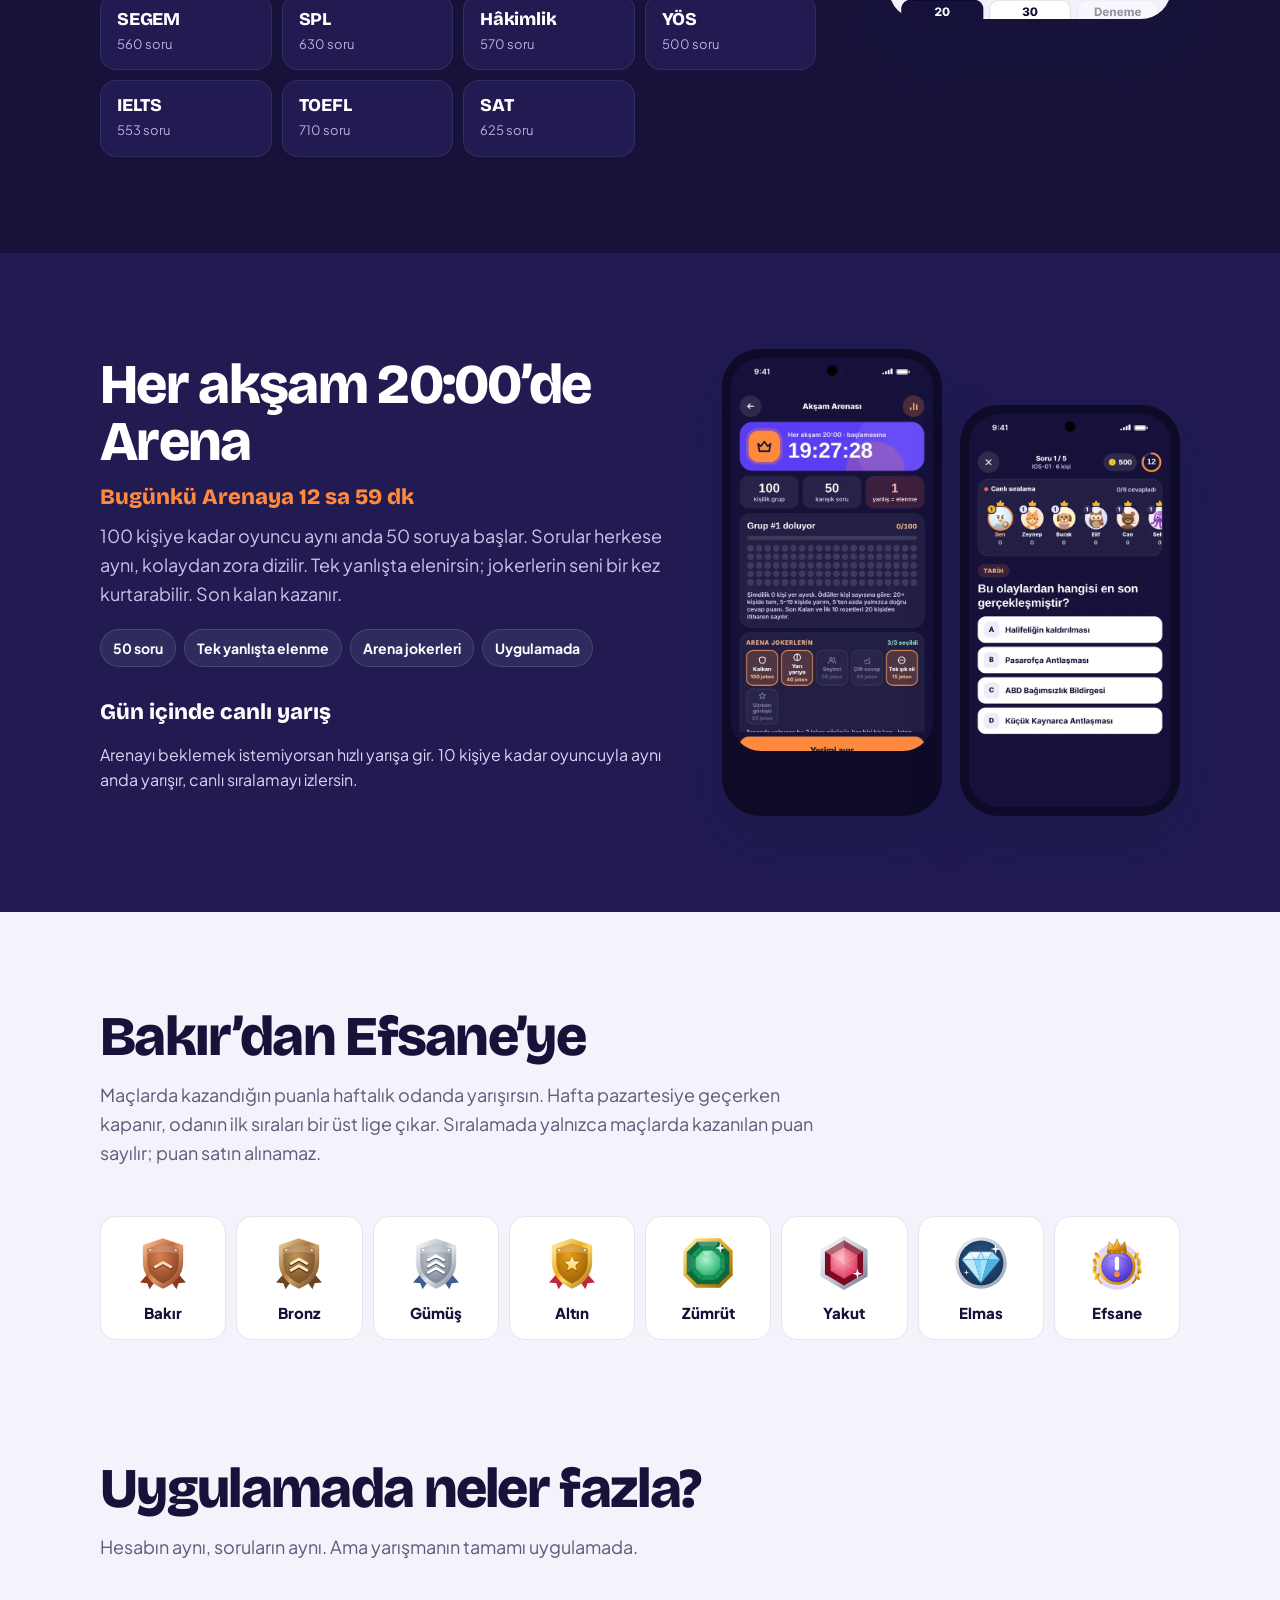
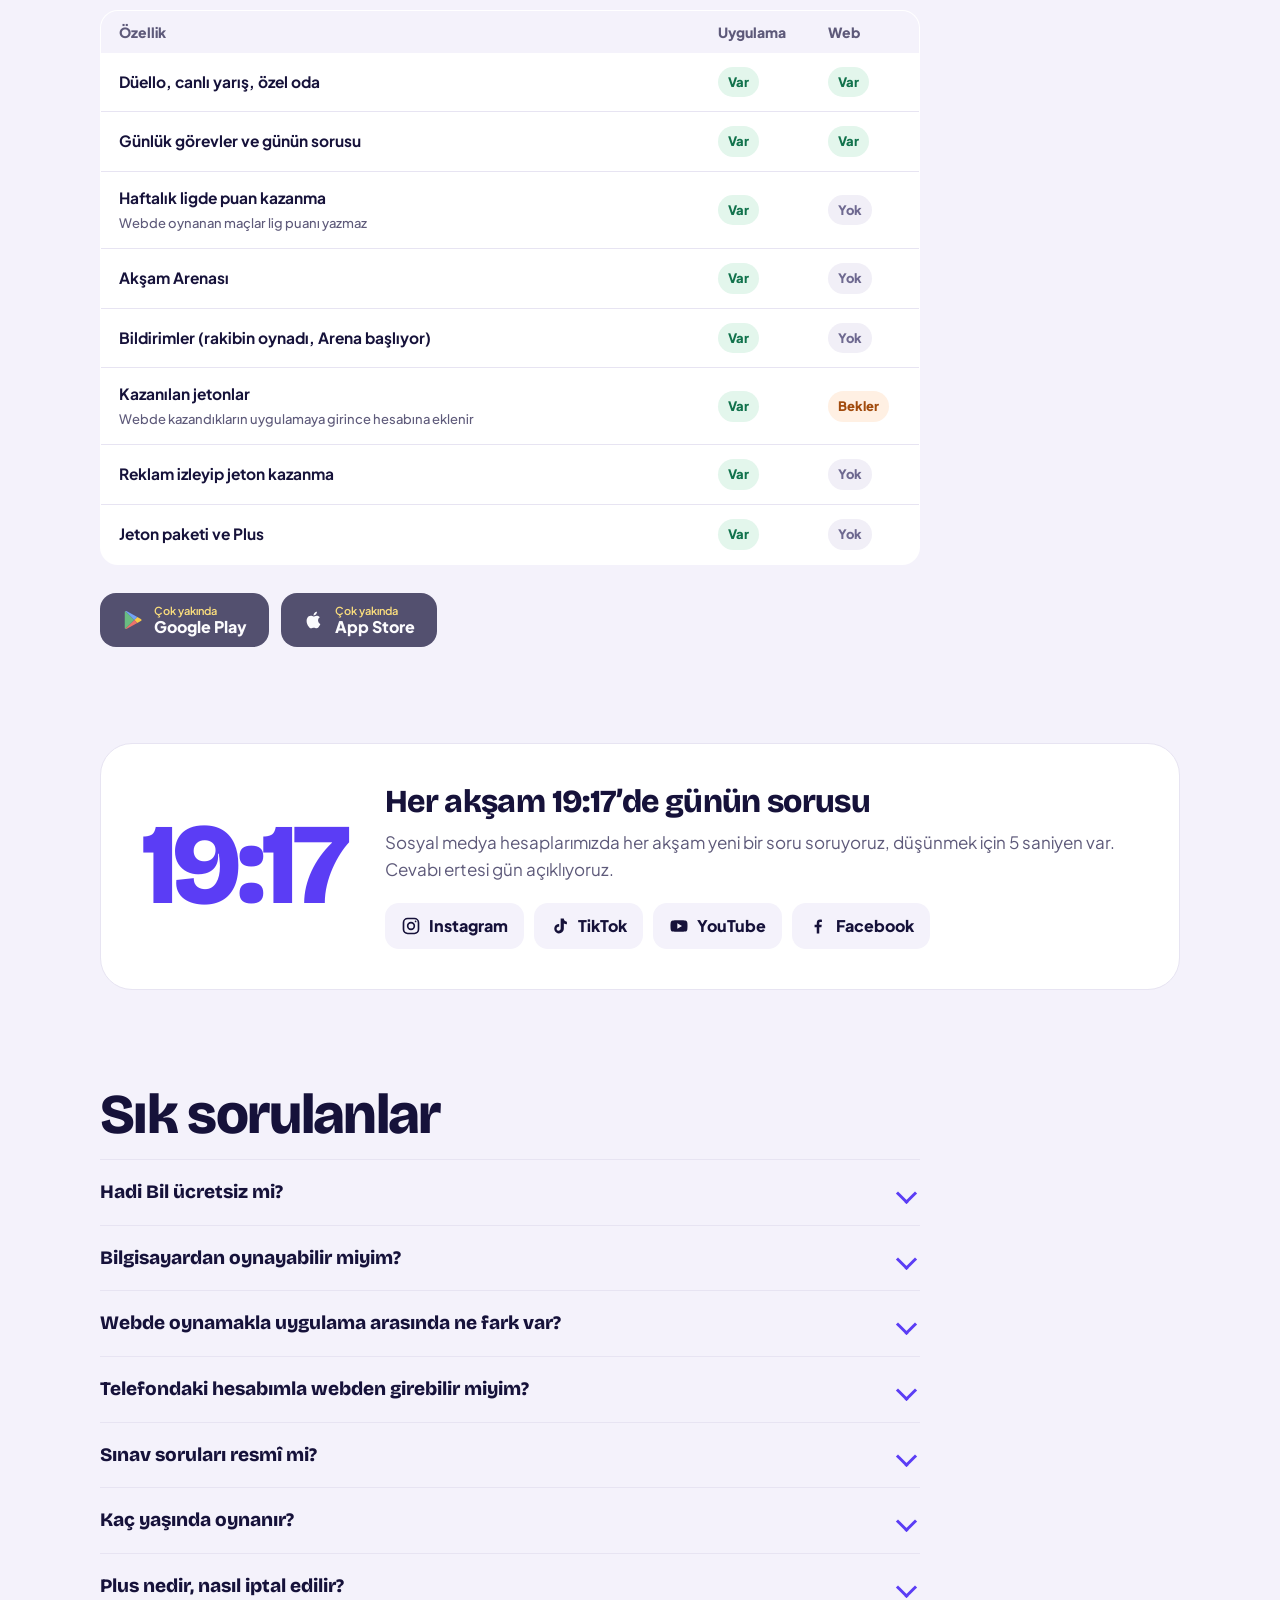
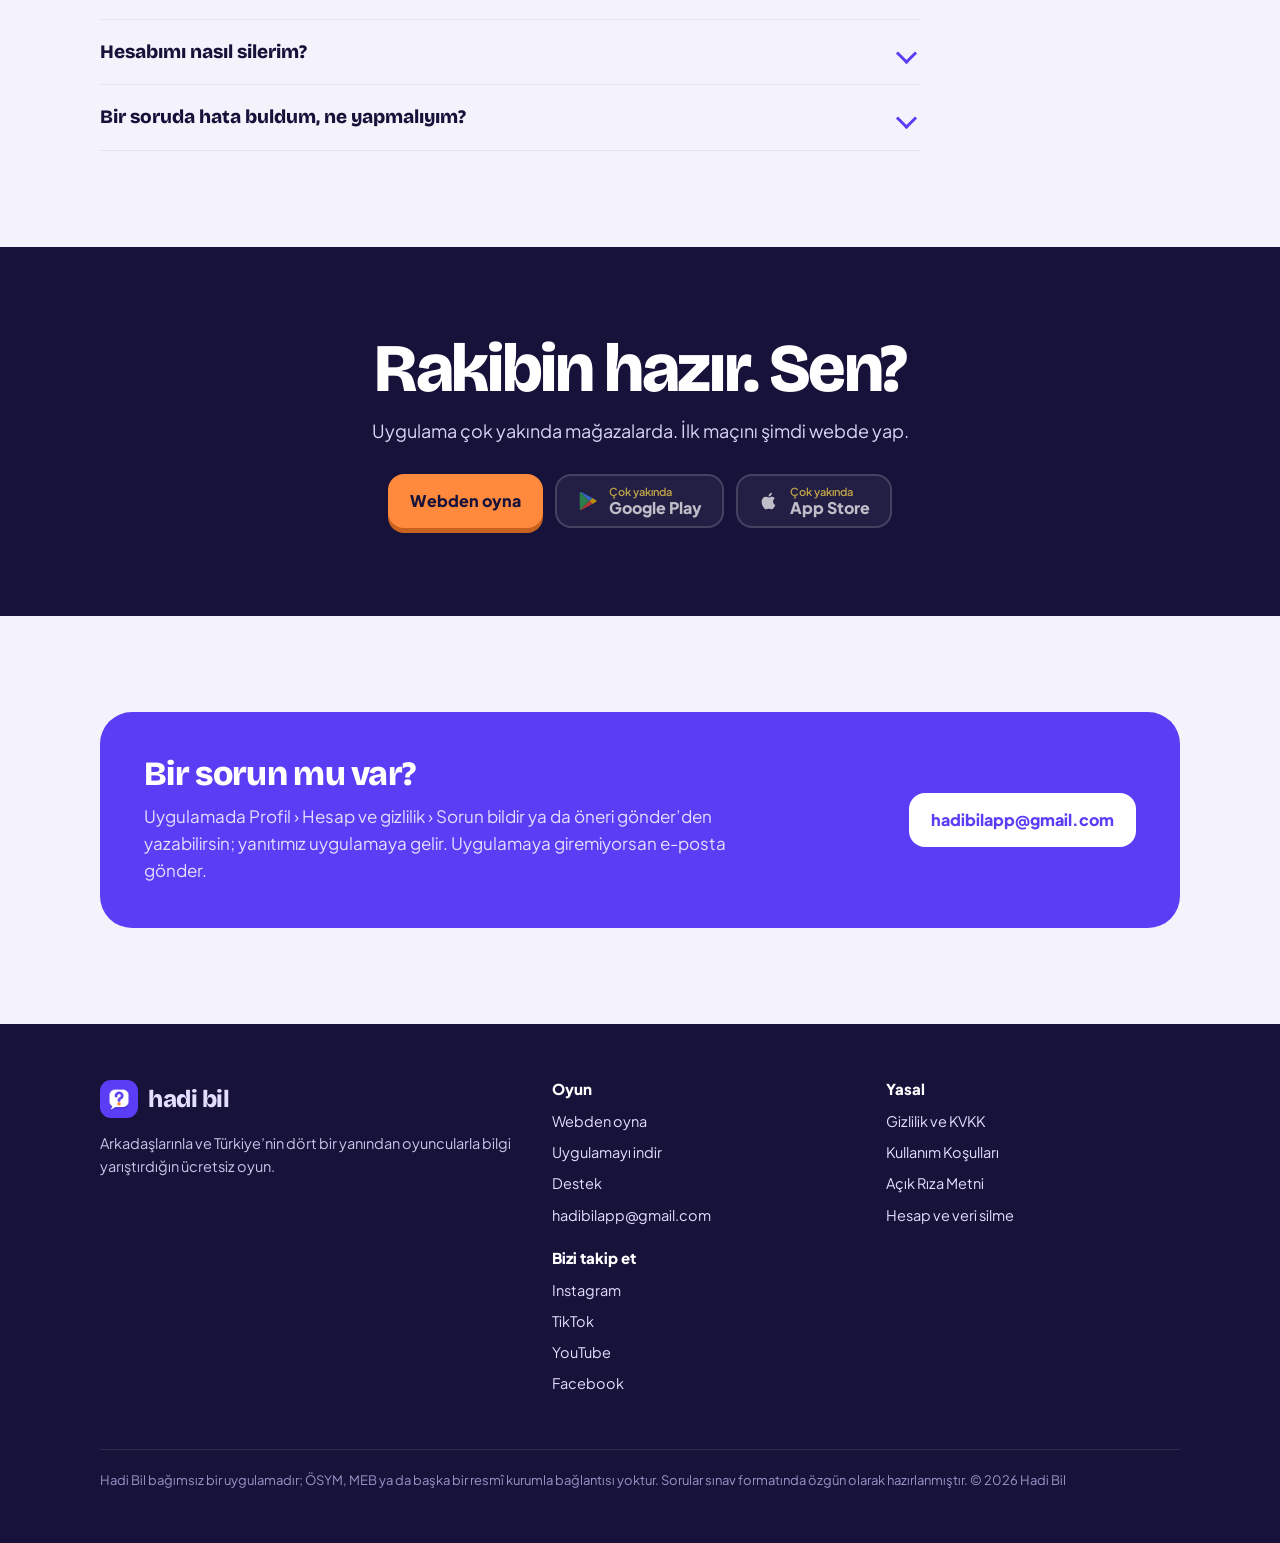
==== commit 31aa340b: "İndirme bandı: QR kod mağaza düğmelerinin yanında, açıklaması yanında iki satır Co-Authored-By: Clau" ====
--- a/index.html
+++ b/index.html
@@ -46,10 +46,12 @@
 <div>
 <h2 id="indir-bas">Hadi Bil cebinde daha güçlü</h2>
 <p>Akşam Arenası, haftalık lig ve bildirimler uygulamada. Rakibin hamlesini kaçırma, Arena başlamadan haberin olsun.</p>
+<div class="indir-satir">
 <div class="dugmeler"><span class="dug dug-koyu yakinda" id="b-play" role="note"><svg width="22" height="22" viewBox="0 0 24 24" aria-hidden="true"><path fill="#34A853" d="M3.6 2.3 13.4 12l-9.8 9.7c-.4-.2-.6-.6-.6-1.1V3.4c0-.5.2-.9.6-1.1z"/><path fill="#FBBC04" d="m16.7 8.7-3.3 3.3 3.3 3.3 3.8-2.1c1.1-.6 1.1-1.8 0-2.4z"/><path fill="#4285F4" d="M3.6 2.3c.3-.2.8-.2 1.2 0l11.9 6.4-3.3 3.3z"/><path fill="#EA4335" d="M13.4 12l3.3 3.3-11.9 6.4c-.4.2-.9.2-1.2 0z"/></svg><span class="iki"><small>Çok yakında</small>Google Play</span></span><span class="dug dug-koyu yakinda" id="b-ios" role="note"><svg width="22" height="22" viewBox="0 0 24 24" fill="#fff" aria-hidden="true"><path d="M16.4 12.6c0-2.3 1.9-3.4 2-3.5-1.1-1.6-2.8-1.8-3.4-1.8-1.4-.1-2.8.9-3.5.9-.7 0-1.8-.8-3-.8-1.6 0-3 .9-3.8 2.3-1.6 2.8-.4 6.9 1.2 9.1.8 1.1 1.7 2.3 2.9 2.3 1.2 0 1.6-.7 3-.7s1.8.7 3 .7c1.3 0 2.1-1.1 2.8-2.2.9-1.3 1.3-2.5 1.3-2.6-.1 0-2.5-.9-2.5-3.7zM14.2 5.8c.6-.8 1.1-1.8 1-2.8-.9 0-2 .6-2.7 1.4-.6.7-1.1 1.7-1 2.7 1 .1 2-.5 2.7-1.3z"/></svg><span class="iki"><small>Çok yakında</small>App Store</span></span></div>
-<p class="not">Mağazalarda çok yakında. Kod şimdiden indirme sayfasına götürür; uygulama yayınlanınca doğrudan mağazaya yönlendirir.</p>
-</div>
 <figure class="qr-kart"><svg class="qr" viewBox="0 0 37 37" role="img" aria-label="Hadi Bil indirme sayfasının QR kodu" shape-rendering="crispEdges"><rect width="100%" height="100%" fill="#fff"/><path d="M2 2h1v1h-1zM3 2h1v1h-1zM4 2h1v1h-1zM5 2h1v1h-1zM6 2h1v1h-1zM7 2h1v1h-1zM8 2h1v1h-1zM11 2h1v1h-1zM12 2h1v1h-1zM14 2h1v1h-1zM15 2h1v1h-1zM18 2h1v1h-1zM19 2h1v1h-1zM20 2h1v1h-1zM21 2h1v1h-1zM22 2h1v1h-1zM23 2h1v1h-1zM25 2h1v1h-1zM28 2h1v1h-1zM29 2h1v1h-1zM30 2h1v1h-1zM31 2h1v1h-1zM32 2h1v1h-1zM33 2h1v1h-1zM34 2h1v1h-1zM2 3h1v1h-1zM8 3h1v1h-1zM11 3h1v1h-1zM14 3h1v1h-1zM15 3h1v1h-1zM16 3h1v1h-1zM17 3h1v1h-1zM19 3h1v1h-1zM22 3h1v1h-1zM23 3h1v1h-1zM26 3h1v1h-1zM28 3h1v1h-1zM34 3h1v1h-1zM2 4h1v1h-1zM4 4h1v1h-1zM5 4h1v1h-1zM6 4h1v1h-1zM8 4h1v1h-1zM10 4h1v1h-1zM13 4h1v1h-1zM15 4h1v1h-1zM17 4h1v1h-1zM18 4h1v1h-1zM19 4h1v1h-1zM20 4h1v1h-1zM21 4h1v1h-1zM22 4h1v1h-1zM23 4h1v1h-1zM24 4h1v1h-1zM25 4h1v1h-1zM26 4h1v1h-1zM28 4h1v1h-1zM30 4h1v1h-1zM31 4h1v1h-1zM32 4h1v1h-1zM34 4h1v1h-1zM2 5h1v1h-1zM4 5h1v1h-1zM5 5h1v1h-1zM6 5h1v1h-1zM8 5h1v1h-1zM10 5h1v1h-1zM11 5h1v1h-1zM14 5h1v1h-1zM16 5h1v1h-1zM17 5h1v1h-1zM18 5h1v1h-1zM21 5h1v1h-1zM22 5h1v1h-1zM24 5h1v1h-1zM28 5h1v1h-1zM30 5h1v1h-1zM31 5h1v1h-1zM32 5h1v1h-1zM34 5h1v1h-1zM2 6h1v1h-1zM4 6h1v1h-1zM5 6h1v1h-1zM6 6h1v1h-1zM8 6h1v1h-1zM10 6h1v1h-1zM13 6h1v1h-1zM14 6h1v1h-1zM15 6h1v1h-1zM17 6h1v1h-1zM19 6h1v1h-1zM20 6h1v1h-1zM24 6h1v1h-1zM25 6h1v1h-1zM28 6h1v1h-1zM30 6h1v1h-1zM31 6h1v1h-1zM32 6h1v1h-1zM34 6h1v1h-1zM2 7h1v1h-1zM8 7h1v1h-1zM10 7h1v1h-1zM11 7h1v1h-1zM12 7h1v1h-1zM13 7h1v1h-1zM17 7h1v1h-1zM18 7h1v1h-1zM22 7h1v1h-1zM23 7h1v1h-1zM28 7h1v1h-1zM34 7h1v1h-1zM2 8h1v1h-1zM3 8h1v1h-1zM4 8h1v1h-1zM5 8h1v1h-1zM6 8h1v1h-1zM7 8h1v1h-1zM8 8h1v1h-1zM10 8h1v1h-1zM12 8h1v1h-1zM14 8h1v1h-1zM16 8h1v1h-1zM18 8h1v1h-1zM20 8h1v1h-1zM22 8h1v1h-1zM24 8h1v1h-1zM26 8h1v1h-1zM28 8h1v1h-1zM29 8h1v1h-1zM30 8h1v1h-1zM31 8h1v1h-1zM32 8h1v1h-1zM33 8h1v1h-1zM34 8h1v1h-1zM10 9h1v1h-1zM11 9h1v1h-1zM12 9h1v1h-1zM13 9h1v1h-1zM16 9h1v1h-1zM17 9h1v1h-1zM23 9h1v1h-1zM24 9h1v1h-1zM25 9h1v1h-1zM2 10h1v1h-1zM4 10h1v1h-1zM5 10h1v1h-1zM6 10h1v1h-1zM7 10h1v1h-1zM8 10h1v1h-1zM12 10h1v1h-1zM13 10h1v1h-1zM15 10h1v1h-1zM16 10h1v1h-1zM17 10h1v1h-1zM19 10h1v1h-1zM20 10h1v1h-1zM24 10h1v1h-1zM25 10h1v1h-1zM26 10h1v1h-1zM28 10h1v1h-1zM29 10h1v1h-1zM30 10h1v1h-1zM31 10h1v1h-1zM32 10h1v1h-1zM2 11h1v1h-1zM4 11h1v1h-1zM5 11h1v1h-1zM7 11h1v1h-1zM9 11h1v1h-1zM12 11h1v1h-1zM16 11h1v1h-1zM18 11h1v1h-1zM20 11h1v1h-1zM21 11h1v1h-1zM22 11h1v1h-1zM23 11h1v1h-1zM25 11h1v1h-1zM28 11h1v1h-1zM29 11h1v1h-1zM31 11h1v1h-1zM32 11h1v1h-1zM33 11h1v1h-1zM34 11h1v1h-1zM4 12h1v1h-1zM7 12h1v1h-1zM8 12h1v1h-1zM12 12h1v1h-1zM13 12h1v1h-1zM17 12h1v1h-1zM20 12h1v1h-1zM22 12h1v1h-1zM27 12h1v1h-1zM28 12h1v1h-1zM30 12h1v1h-1zM32 12h1v1h-1zM33 12h1v1h-1zM3 13h1v1h-1zM5 13h1v1h-1zM6 13h1v1h-1zM9 13h1v1h-1zM10 13h1v1h-1zM11 13h1v1h-1zM16 13h1v1h-1zM18 13h1v1h-1zM21 13h1v1h-1zM23 13h1v1h-1zM26 13h1v1h-1zM27 13h1v1h-1zM30 13h1v1h-1zM31 13h1v1h-1zM32 13h1v1h-1zM5 14h1v1h-1zM7 14h1v1h-1zM8 14h1v1h-1zM12 14h1v1h-1zM13 14h1v1h-1zM20 14h1v1h-1zM23 14h1v1h-1zM25 14h1v1h-1zM27 14h1v1h-1zM30 14h1v1h-1zM31 14h1v1h-1zM34 14h1v1h-1zM3 15h1v1h-1zM4 15h1v1h-1zM6 15h1v1h-1zM9 15h1v1h-1zM10 15h1v1h-1zM12 15h1v1h-1zM14 15h1v1h-1zM15 15h1v1h-1zM16 15h1v1h-1zM17 15h1v1h-1zM18 15h1v1h-1zM19 15h1v1h-1zM22 15h1v1h-1zM27 15h1v1h-1zM28 15h1v1h-1zM29 15h1v1h-1zM31 15h1v1h-1zM32 15h1v1h-1zM33 15h1v1h-1zM34 15h1v1h-1zM2 16h1v1h-1zM3 16h1v1h-1zM5 16h1v1h-1zM6 16h1v1h-1zM7 16h1v1h-1zM8 16h1v1h-1zM9 16h1v1h-1zM10 16h1v1h-1zM12 16h1v1h-1zM13 16h1v1h-1zM19 16h1v1h-1zM21 16h1v1h-1zM23 16h1v1h-1zM24 16h1v1h-1zM27 16h1v1h-1zM28 16h1v1h-1zM30 16h1v1h-1zM32 16h1v1h-1zM33 16h1v1h-1zM2 17h1v1h-1zM5 17h1v1h-1zM7 17h1v1h-1zM11 17h1v1h-1zM12 17h1v1h-1zM15 17h1v1h-1zM18 17h1v1h-1zM20 17h1v1h-1zM21 17h1v1h-1zM22 17h1v1h-1zM23 17h1v1h-1zM27 17h1v1h-1zM28 17h1v1h-1zM29 17h1v1h-1zM30 17h1v1h-1zM31 17h1v1h-1zM32 17h1v1h-1zM3 18h1v1h-1zM4 18h1v1h-1zM5 18h1v1h-1zM6 18h1v1h-1zM7 18h1v1h-1zM8 18h1v1h-1zM9 18h1v1h-1zM11 18h1v1h-1zM12 18h1v1h-1zM13 18h1v1h-1zM14 18h1v1h-1zM15 18h1v1h-1zM19 18h1v1h-1zM21 18h1v1h-1zM24 18h1v1h-1zM26 18h1v1h-1zM27 18h1v1h-1zM29 18h1v1h-1zM30 18h1v1h-1zM34 18h1v1h-1zM2 19h1v1h-1zM3 19h1v1h-1zM4 19h1v1h-1zM7 19h1v1h-1zM12 19h1v1h-1zM13 19h1v1h-1zM18 19h1v1h-1zM19 19h1v1h-1zM21 19h1v1h-1zM22 19h1v1h-1zM25 19h1v1h-1zM28 19h1v1h-1zM29 19h1v1h-1zM31 19h1v1h-1zM32 19h1v1h-1zM34 19h1v1h-1zM3 20h1v1h-1zM5 20h1v1h-1zM6 20h1v1h-1zM7 20h1v1h-1zM8 20h1v1h-1zM9 20h1v1h-1zM11 20h1v1h-1zM15 20h1v1h-1zM16 20h1v1h-1zM17 20h1v1h-1zM18 20h1v1h-1zM19 20h1v1h-1zM24 20h1v1h-1zM26 20h1v1h-1zM29 20h1v1h-1zM30 20h1v1h-1zM32 20h1v1h-1zM33 20h1v1h-1zM2 21h1v1h-1zM3 21h1v1h-1zM5 21h1v1h-1zM6 21h1v1h-1zM10 21h1v1h-1zM12 21h1v1h-1zM13 21h1v1h-1zM15 21h1v1h-1zM16 21h1v1h-1zM17 21h1v1h-1zM19 21h1v1h-1zM20 21h1v1h-1zM21 21h1v1h-1zM22 21h1v1h-1zM27 21h1v1h-1zM28 21h1v1h-1zM29 21h1v1h-1zM30 21h1v1h-1zM31 21h1v1h-1zM32 21h1v1h-1zM34 21h1v1h-1zM3 22h1v1h-1zM7 22h1v1h-1zM8 22h1v1h-1zM9 22h1v1h-1zM10 22h1v1h-1zM11 22h1v1h-1zM13 22h1v1h-1zM14 22h1v1h-1zM18 22h1v1h-1zM21 22h1v1h-1zM22 22h1v1h-1zM23 22h1v1h-1zM24 22h1v1h-1zM26 22h1v1h-1zM27 22h1v1h-1zM29 22h1v1h-1zM30 22h1v1h-1zM31 22h1v1h-1zM33 22h1v1h-1zM34 22h1v1h-1zM2 23h1v1h-1zM4 23h1v1h-1zM7 23h1v1h-1zM13 23h1v1h-1zM14 23h1v1h-1zM17 23h1v1h-1zM20 23h1v1h-1zM23 23h1v1h-1zM25 23h1v1h-1zM28 23h1v1h-1zM31 23h1v1h-1zM34 23h1v1h-1zM2 24h1v1h-1zM4 24h1v1h-1zM8 24h1v1h-1zM9 24h1v1h-1zM12 24h1v1h-1zM13 24h1v1h-1zM14 24h1v1h-1zM16 24h1v1h-1zM17 24h1v1h-1zM18 24h1v1h-1zM22 24h1v1h-1zM23 24h1v1h-1zM26 24h1v1h-1zM28 24h1v1h-1zM30 24h1v1h-1zM31 24h1v1h-1zM32 24h1v1h-1zM33 24h1v1h-1zM2 25h1v1h-1zM5 25h1v1h-1zM15 25h1v1h-1zM16 25h1v1h-1zM17 25h1v1h-1zM20 25h1v1h-1zM23 25h1v1h-1zM24 25h1v1h-1zM30 25h1v1h-1zM31 25h1v1h-1zM32 25h1v1h-1zM34 25h1v1h-1zM2 26h1v1h-1zM4 26h1v1h-1zM5 26h1v1h-1zM6 26h1v1h-1zM8 26h1v1h-1zM10 26h1v1h-1zM12 26h1v1h-1zM14 26h1v1h-1zM15 26h1v1h-1zM16 26h1v1h-1zM17 26h1v1h-1zM19 26h1v1h-1zM24 26h1v1h-1zM26 26h1v1h-1zM27 26h1v1h-1zM28 26h1v1h-1zM29 26h1v1h-1zM30 26h1v1h-1zM33 26h1v1h-1zM34 26h1v1h-1zM10 27h1v1h-1zM11 27h1v1h-1zM13 27h1v1h-1zM15 27h1v1h-1zM18 27h1v1h-1zM21 27h1v1h-1zM23 27h1v1h-1zM24 27h1v1h-1zM26 27h1v1h-1zM30 27h1v1h-1zM32 27h1v1h-1zM34 27h1v1h-1zM2 28h1v1h-1zM3 28h1v1h-1zM4 28h1v1h-1zM5 28h1v1h-1zM6 28h1v1h-1zM7 28h1v1h-1zM8 28h1v1h-1zM12 28h1v1h-1zM13 28h1v1h-1zM14 28h1v1h-1zM15 28h1v1h-1zM16 28h1v1h-1zM17 28h1v1h-1zM18 28h1v1h-1zM20 28h1v1h-1zM23 28h1v1h-1zM25 28h1v1h-1zM26 28h1v1h-1zM28 28h1v1h-1zM30 28h1v1h-1zM32 28h1v1h-1zM2 29h1v1h-1zM8 29h1v1h-1zM10 29h1v1h-1zM12 29h1v1h-1zM14 29h1v1h-1zM16 29h1v1h-1zM18 29h1v1h-1zM23 29h1v1h-1zM24 29h1v1h-1zM25 29h1v1h-1zM26 29h1v1h-1zM30 29h1v1h-1zM31 29h1v1h-1zM32 29h1v1h-1zM34 29h1v1h-1zM2 30h1v1h-1zM4 30h1v1h-1zM5 30h1v1h-1zM6 30h1v1h-1zM8 30h1v1h-1zM10 30h1v1h-1zM11 30h1v1h-1zM13 30h1v1h-1zM16 30h1v1h-1zM20 30h1v1h-1zM23 30h1v1h-1zM26 30h1v1h-1zM27 30h1v1h-1zM28 30h1v1h-1zM29 30h1v1h-1zM30 30h1v1h-1zM31 30h1v1h-1zM2 31h1v1h-1zM4 31h1v1h-1zM5 31h1v1h-1zM6 31h1v1h-1zM8 31h1v1h-1zM10 31h1v1h-1zM11 31h1v1h-1zM14 31h1v1h-1zM15 31h1v1h-1zM16 31h1v1h-1zM17 31h1v1h-1zM18 31h1v1h-1zM22 31h1v1h-1zM23 31h1v1h-1zM24 31h1v1h-1zM25 31h1v1h-1zM26 31h1v1h-1zM27 31h1v1h-1zM30 31h1v1h-1zM31 31h1v1h-1zM34 31h1v1h-1zM2 32h1v1h-1zM4 32h1v1h-1zM5 32h1v1h-1zM6 32h1v1h-1zM8 32h1v1h-1zM10 32h1v1h-1zM11 32h1v1h-1zM13 32h1v1h-1zM15 32h1v1h-1zM16 32h1v1h-1zM19 32h1v1h-1zM20 32h1v1h-1zM21 32h1v1h-1zM23 32h1v1h-1zM26 32h1v1h-1zM28 32h1v1h-1zM29 32h1v1h-1zM32 32h1v1h-1zM2 33h1v1h-1zM8 33h1v1h-1zM13 33h1v1h-1zM18 33h1v1h-1zM20 33h1v1h-1zM21 33h1v1h-1zM22 33h1v1h-1zM23 33h1v1h-1zM25 33h1v1h-1zM28 33h1v1h-1zM30 33h1v1h-1zM32 33h1v1h-1zM2 34h1v1h-1zM3 34h1v1h-1zM4 34h1v1h-1zM5 34h1v1h-1zM6 34h1v1h-1zM7 34h1v1h-1zM8 34h1v1h-1zM10 34h1v1h-1zM11 34h1v1h-1zM13 34h1v1h-1zM14 34h1v1h-1zM16 34h1v1h-1zM19 34h1v1h-1zM20 34h1v1h-1zM21 34h1v1h-1zM22 34h1v1h-1zM24 34h1v1h-1zM25 34h1v1h-1zM26 34h1v1h-1zM27 34h1v1h-1zM29 34h1v1h-1zM31 34h1v1h-1zM33 34h1v1h-1z" fill="#16123A"/></svg><figcaption>Telefonunun kamerasıyla tara</figcaption></figure>
+</div>
+<p class="not">Mağazalarda çok yakında. QR kod şimdiden indirme sayfasını açar, uygulama yayınlanınca doğrudan mağazaya yönlendirir.</p>
+</div>
 </div></section>
 
 <section class="bol webde" id="webde" aria-labelledby="webde-bas"><div class="sar">
--- a/site.css
+++ b/site.css
@@ -117,15 +117,16 @@
 @media (max-width:420px){.kah-tel{height:380px}.kah-tel .tel{width:172px}}
 /* İndirme bandı + QR */
 .indir-bant{background:#fff;border-bottom:1px solid var(--cizgi)}
-.indir-bant .sar{display:grid;grid-template-columns:1fr auto;gap:40px;align-items:center;padding-top:40px;padding-bottom:40px}
+.indir-bant .sar{padding-top:40px;padding-bottom:40px}
 .indir-bant h2{font:800 clamp(26px,3vw,34px)/1.1 var(--bas);letter-spacing:-.02em;margin:0 0 8px}
-.indir-bant p{margin:0 0 18px;color:var(--soluk);font-size:17px;max-width:38em}
+.indir-bant p{margin:0 0 20px;color:var(--soluk);font-size:17px;max-width:38em}
+.indir-satir{display:flex;flex-wrap:wrap;align-items:center;gap:16px 28px}
 .indir-bant .dugmeler{display:flex;flex-wrap:wrap;gap:12px}
-.indir-bant .not{margin:14px 0 0;font-size:14px}
-.qr-kart{margin:0;text-align:center;padding:14px;border:1px solid var(--cizgi);border-radius:20px;background:#fff}
-.qr-kart .qr{width:148px;height:148px;display:block}
-.qr-kart figcaption{font-size:13px;font-weight:700;color:var(--soluk);margin-top:8px}
-@media (max-width:760px){.indir-bant .sar{grid-template-columns:1fr}.qr-kart{display:none}}
+.indir-bant .not{margin:16px 0 0;font-size:14px}
+.qr-kart{margin:0;display:flex;align-items:center;gap:12px;padding:8px 16px 8px 8px;border:1px solid var(--cizgi);border-radius:16px;background:#fff}
+.qr-kart .qr{width:92px;height:92px;display:block;flex:none}
+.qr-kart figcaption{font-size:13px;line-height:1.35;font-weight:700;color:var(--soluk);max-width:9.5em}
+@media (max-width:760px){.qr-kart{display:none}}
 /* Webde oyna */
 .webde .sar{display:grid;grid-template-columns:1fr 460px;gap:56px;align-items:center}
 .webde .ac{margin-bottom:20px}
